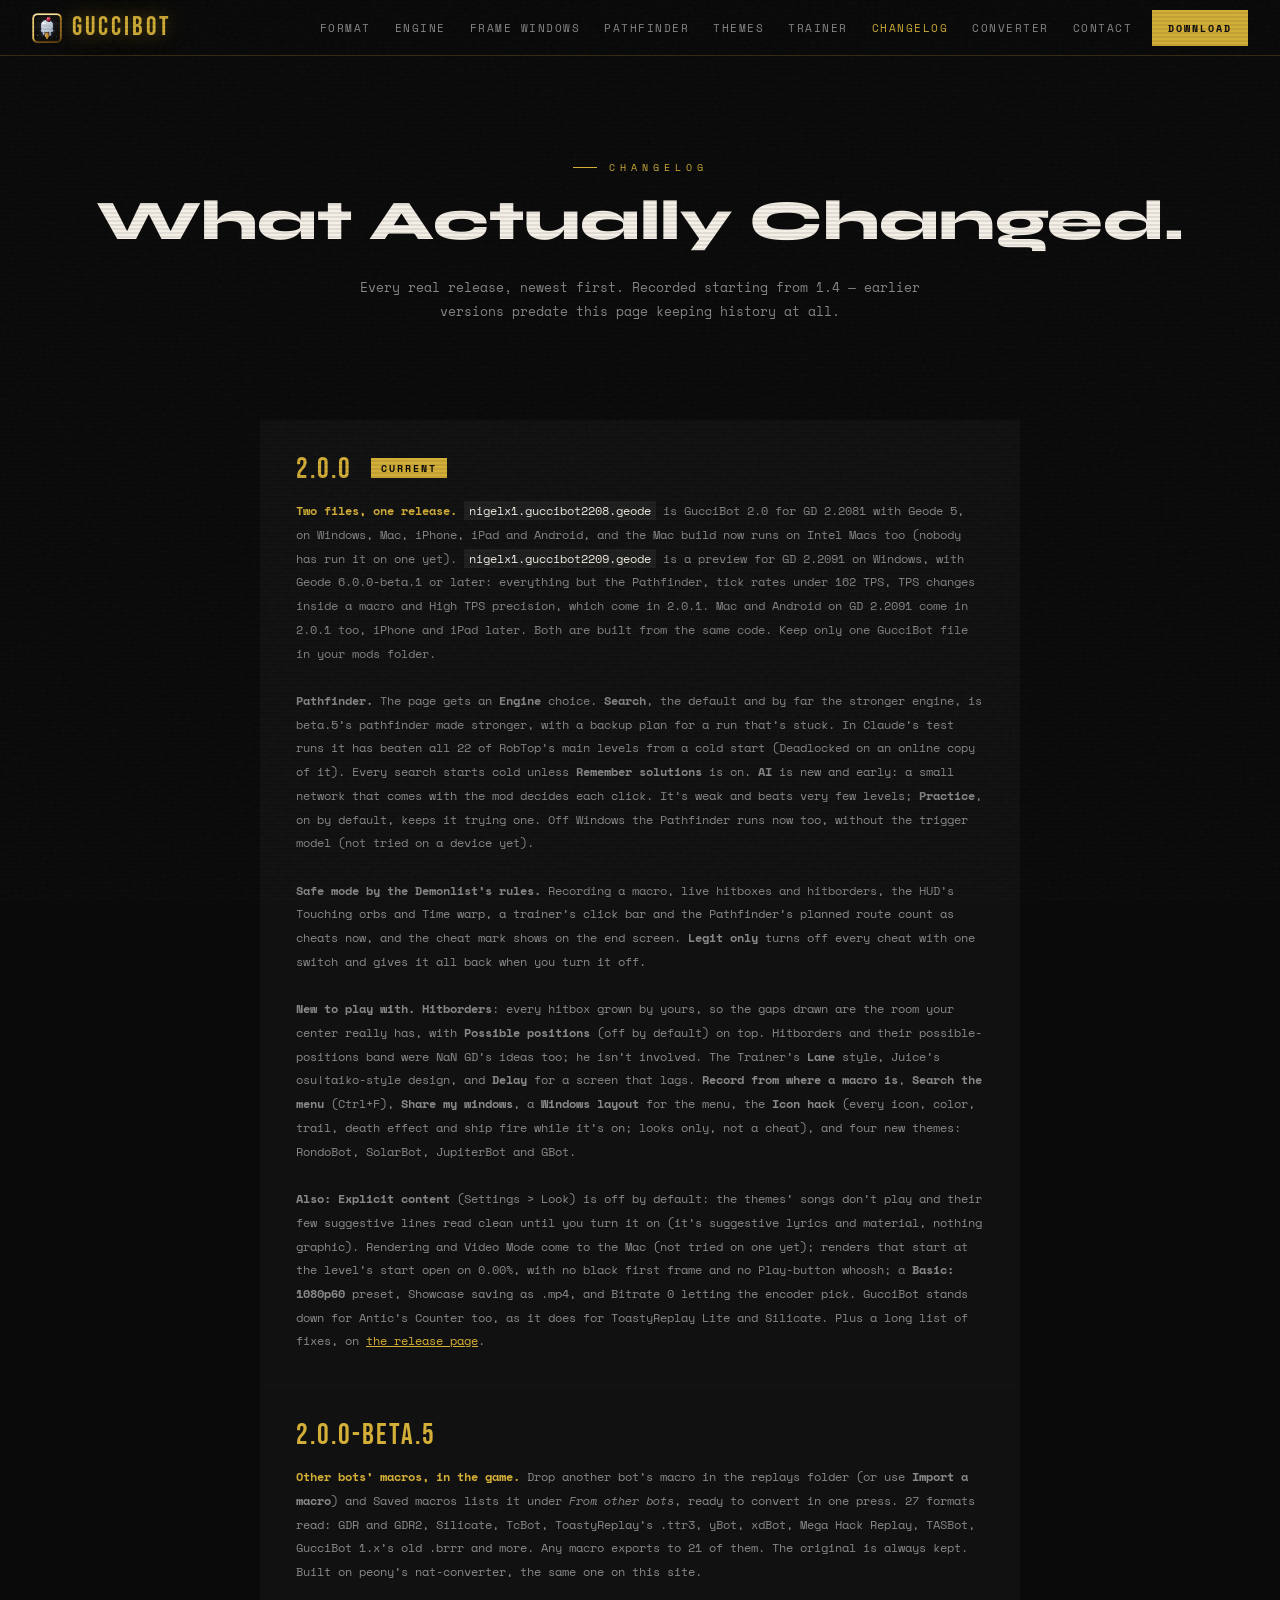
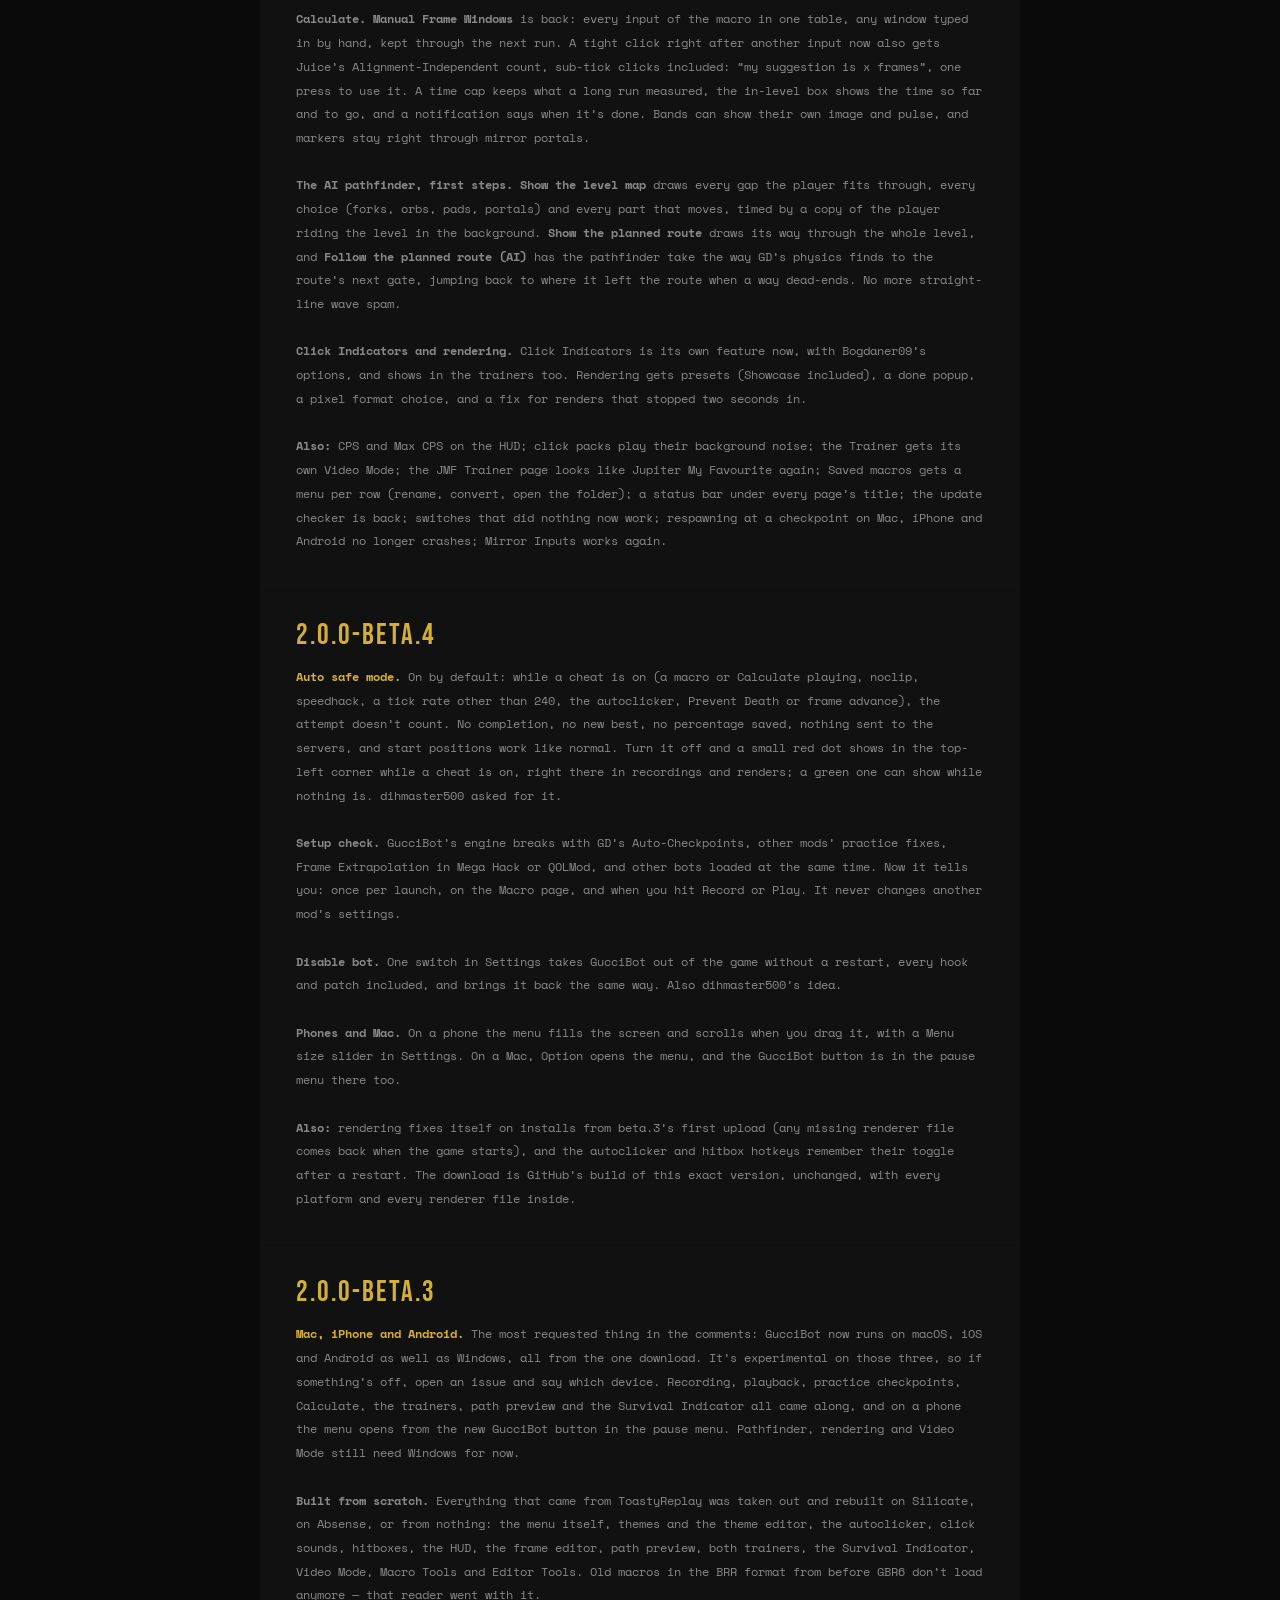
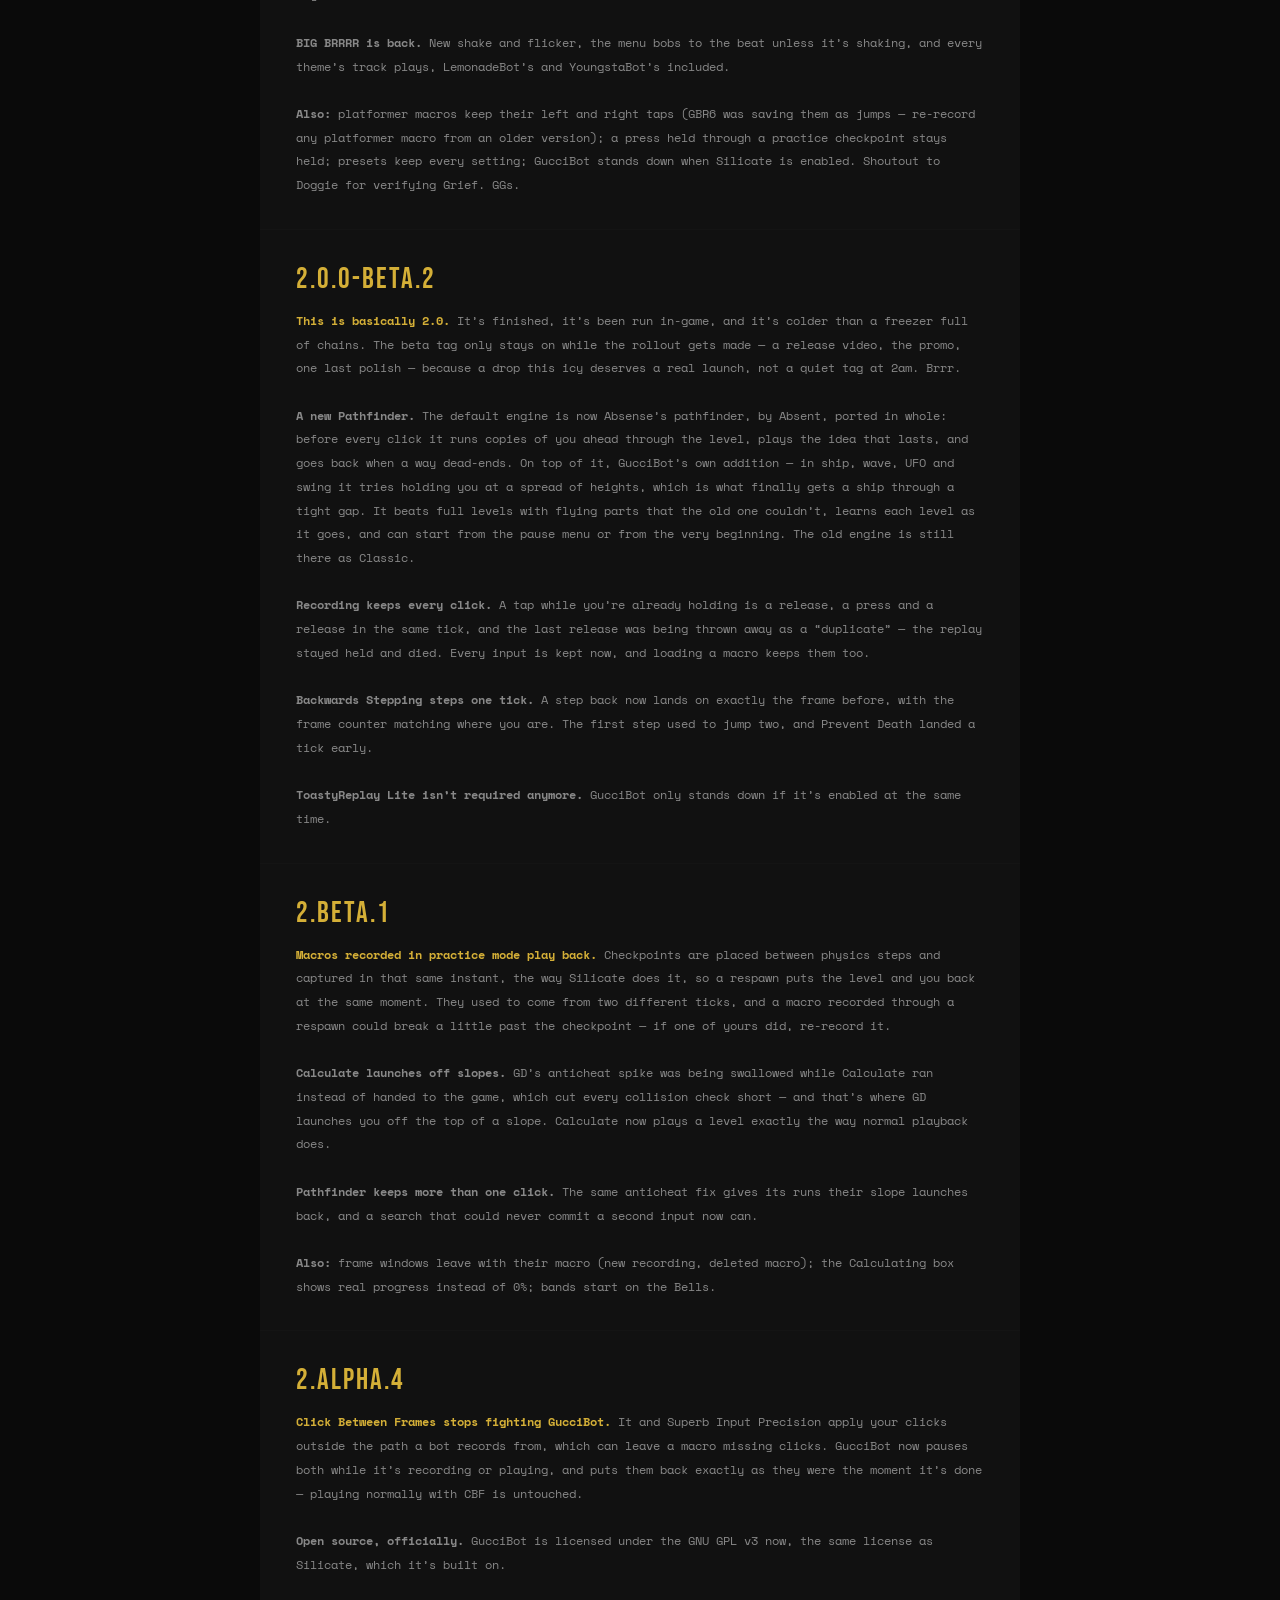
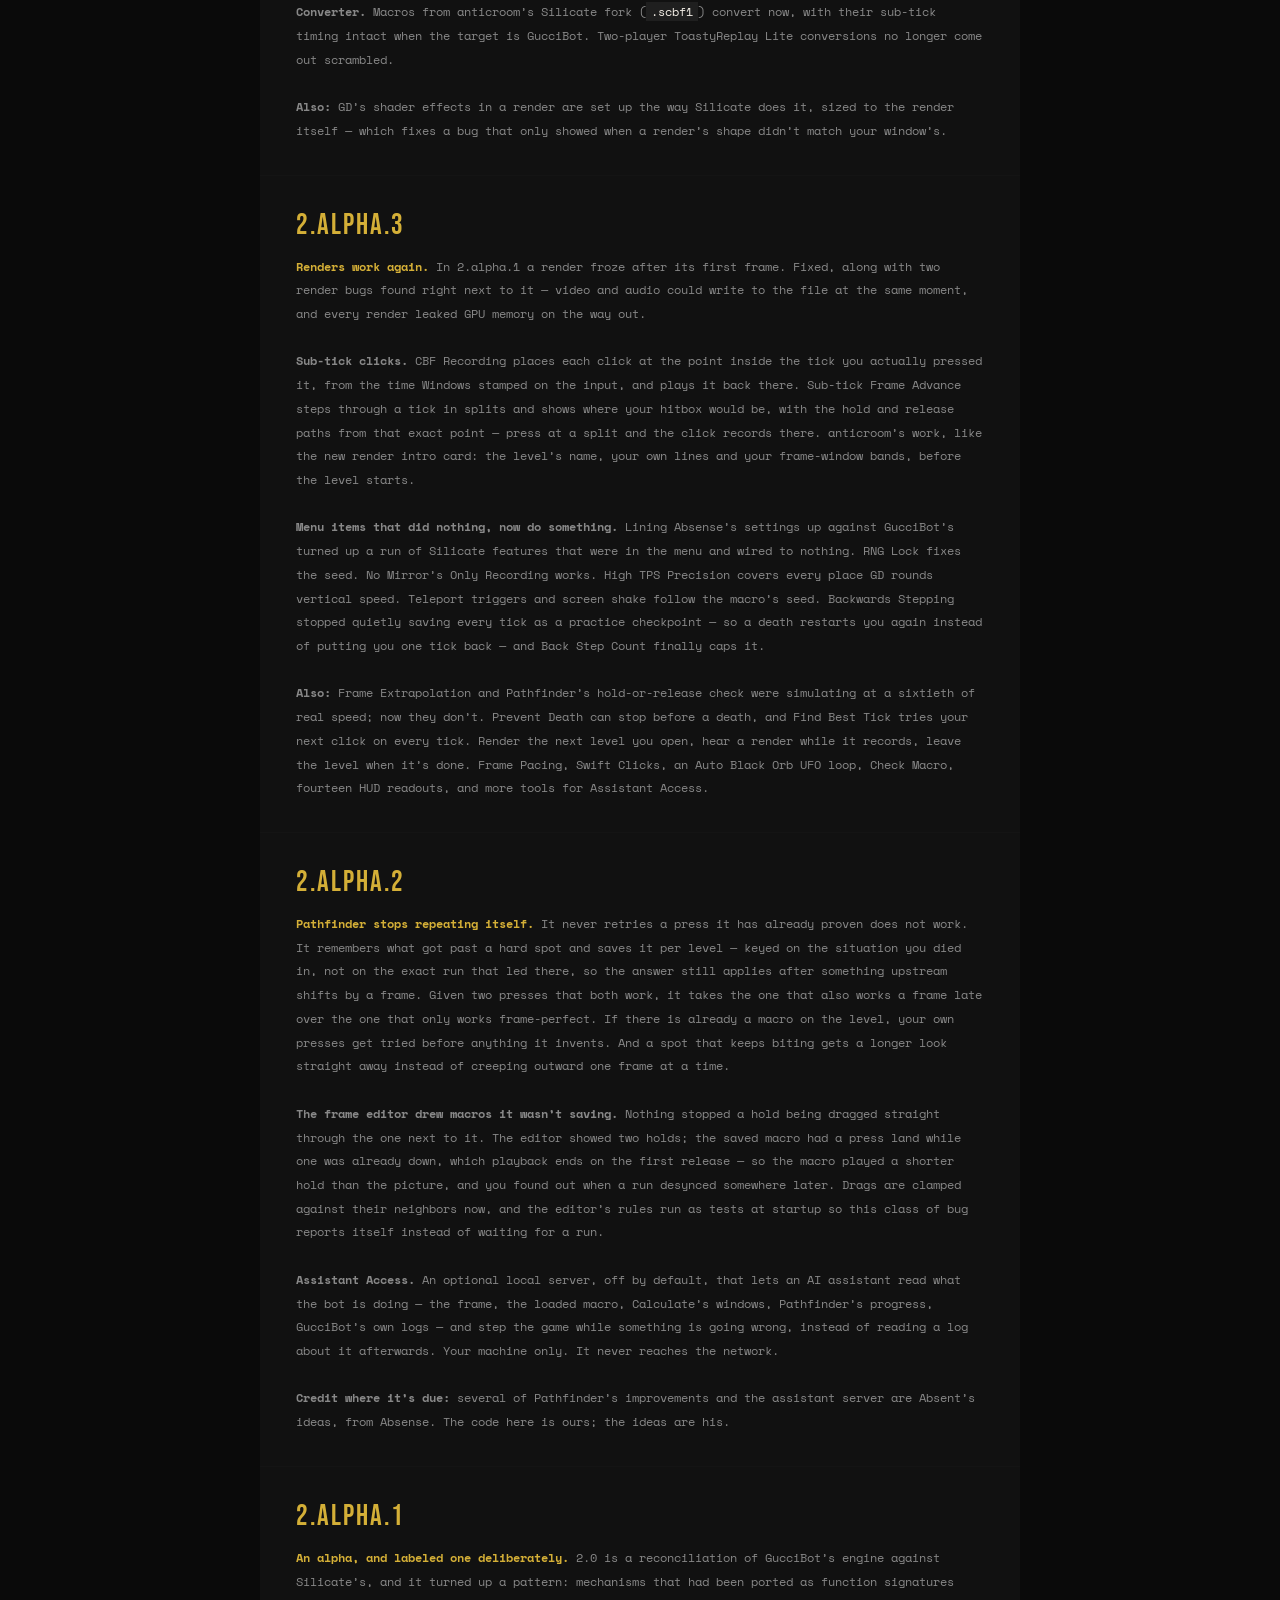
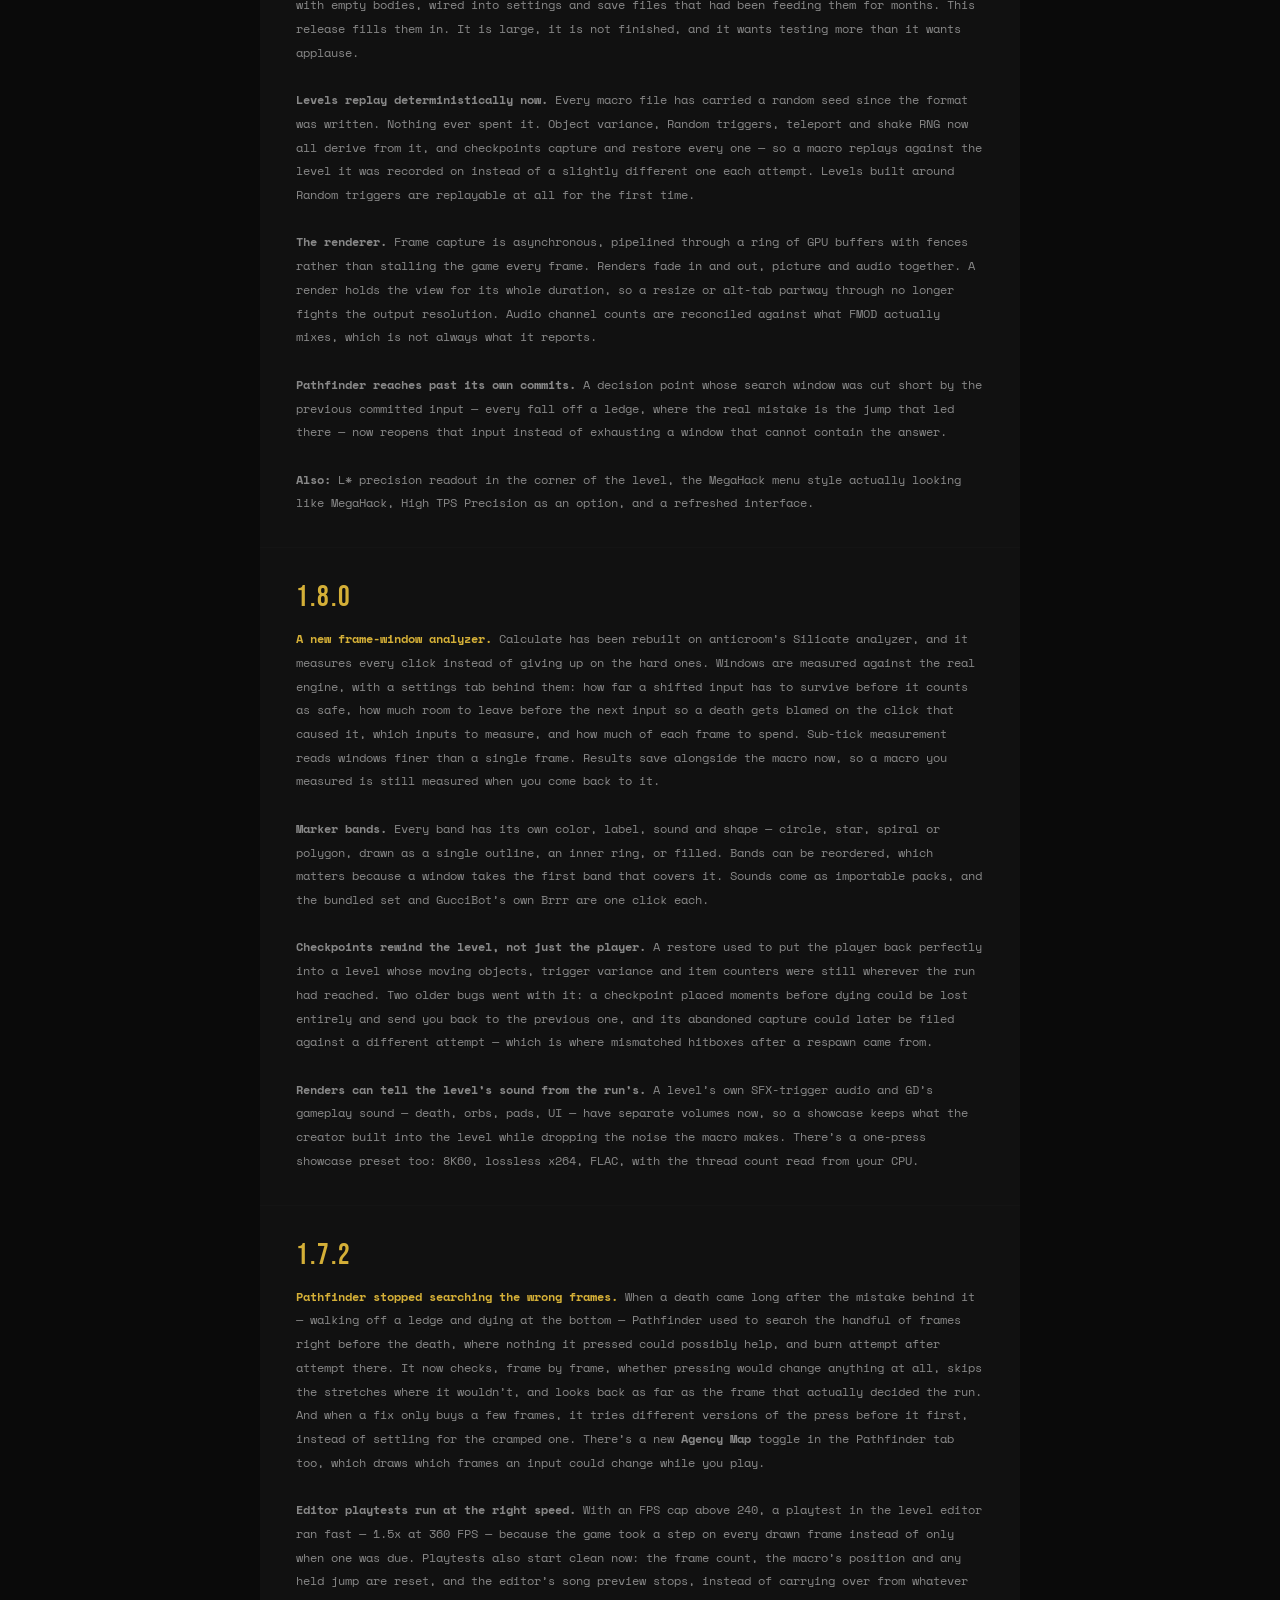
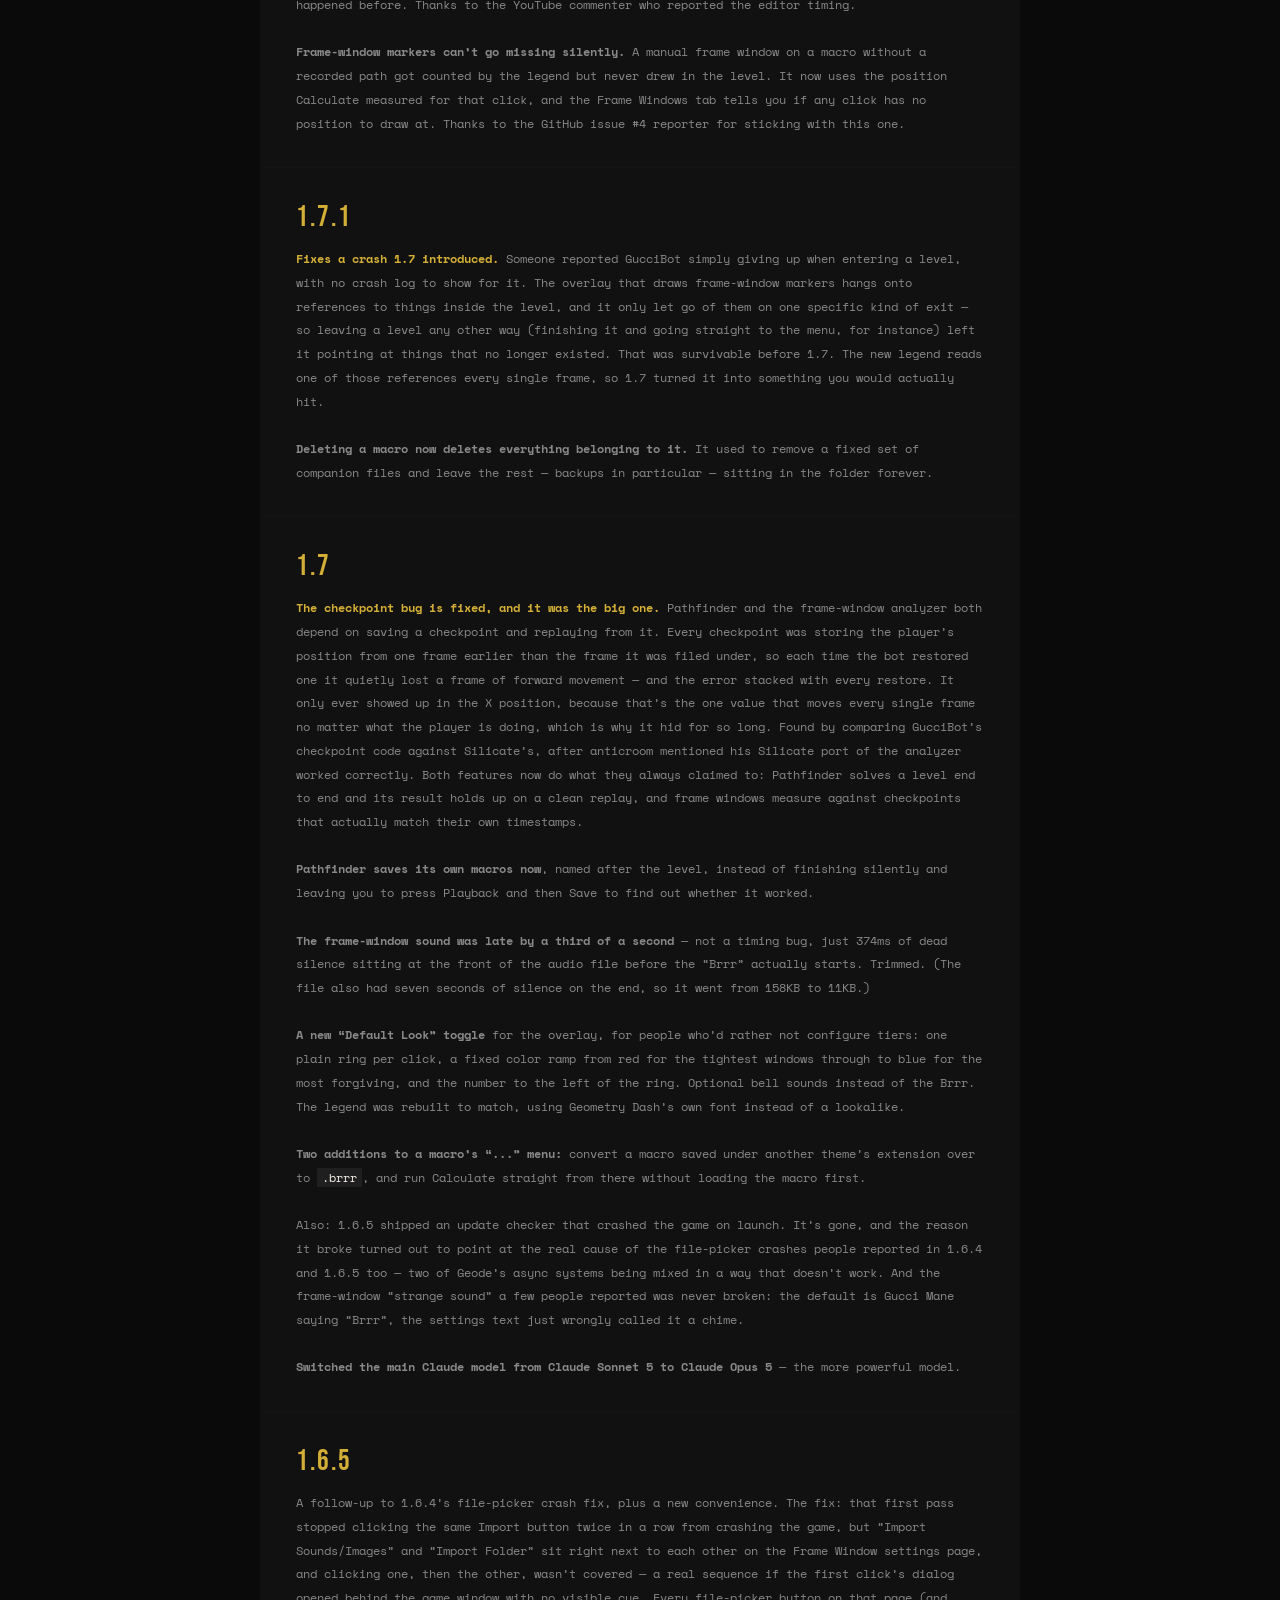
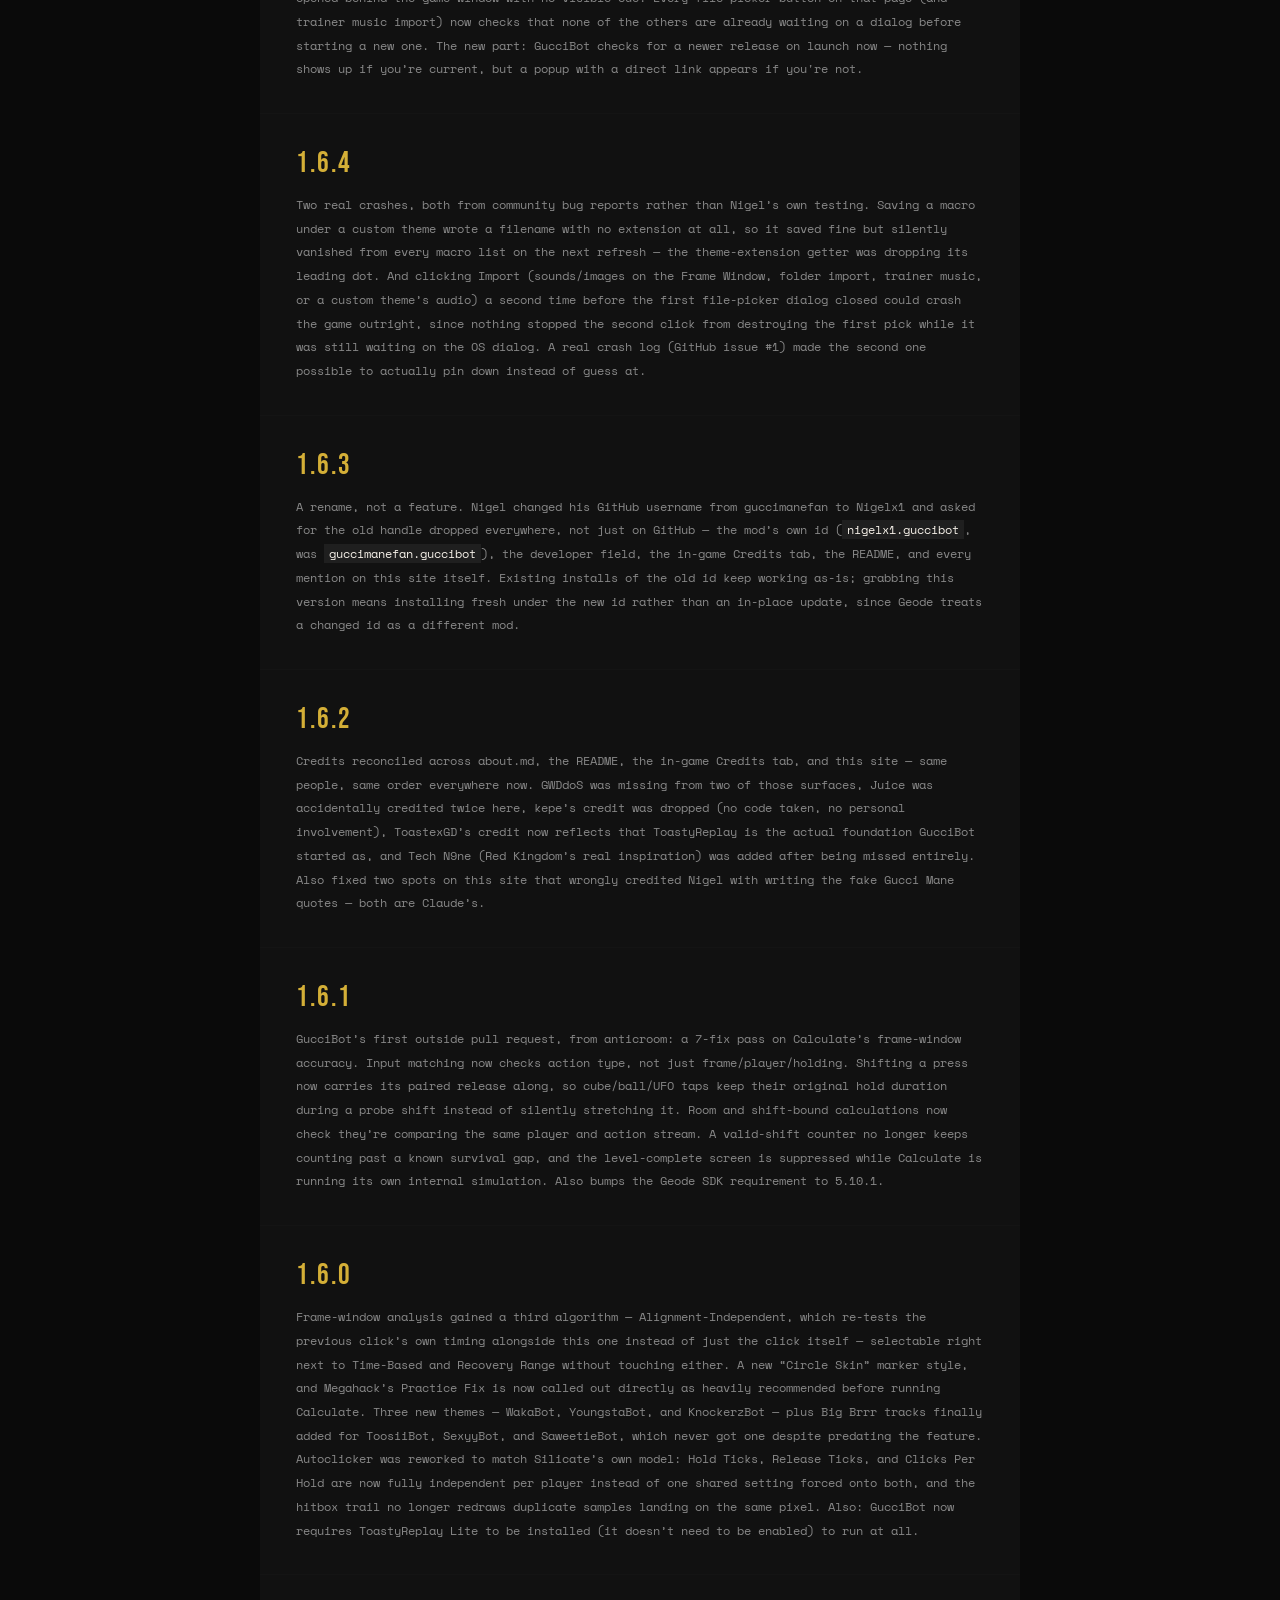
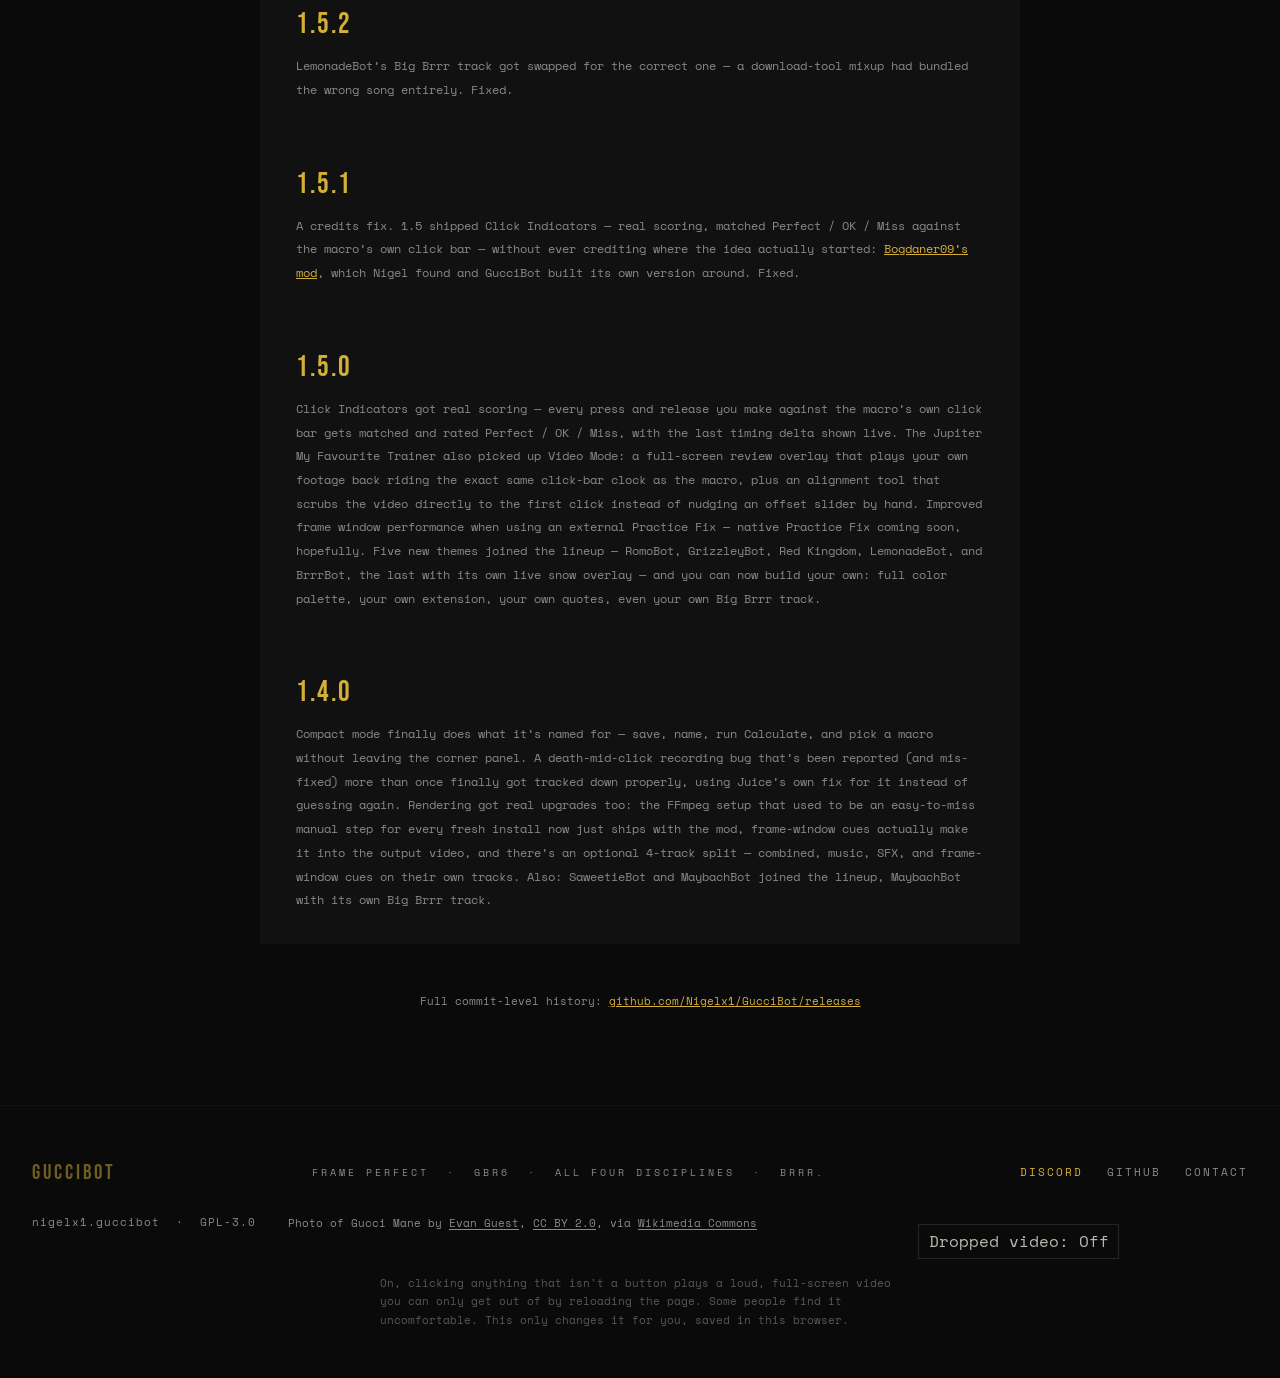
==== changelog/index.html @ d2a12da4 "Site: the switch is "Dropped video", with a warning under it Nigel, 2026-11-23: renamed from "Surpri" ====
<!DOCTYPE html>
<html lang="en">
<head>
<meta charset="UTF-8">
<meta name="viewport" content="width=device-width, initial-scale=1.0">
<script>document.documentElement.classList.add('js');addEventListener('load',function(){if(!window.GucciBotReady)document.documentElement.classList.remove('js')})</script>
<title>Changelog — GucciBot</title>
<meta name="description" content="Every real GucciBot release, newest first.">
<meta property="og:type" content="website">
<meta property="og:url" content="https://guccibot.net/changelog/">
<link rel="canonical" href="https://guccibot.net/changelog/">
<meta property="og:title" content="Changelog — GucciBot">
<meta property="og:description" content="Every real GucciBot release, newest first.">
<meta property="og:image" content="https://guccibot.net/static/images/og-image.png">
<meta property="og:image:width" content="1200">
<meta property="og:image:height" content="630">
<meta property="og:image:alt" content="The GucciBot logo, an ice cream cone with a diamond scoop and a ruby cube on top in a gold frame, next to the name GucciBot">
<meta name="twitter:card" content="summary_large_image">
<meta name="twitter:title" content="Changelog — GucciBot">
<meta name="twitter:description" content="Every real GucciBot release, newest first.">
<meta name="twitter:image" content="https://guccibot.net/static/images/og-image.png">
<meta name="twitter:image:alt" content="The GucciBot logo, an ice cream cone with a diamond scoop and a ruby cube on top in a gold frame, next to the name GucciBot">
<link rel="icon" href="/favicon.ico?v=20261102" sizes="any">
<link rel="icon" href="/favicon-32.png?v=20261102" type="image/png" sizes="32x32">
<link rel="apple-touch-icon" href="/apple-touch-icon.png?v=20261102">
<link rel="manifest" href="/site.webmanifest">
<meta name="theme-color" content="#111110">
<link rel="preconnect" href="https://fonts.googleapis.com">
<link href="https://fonts.googleapis.com/css2?family=Bebas+Neue&family=Space+Mono:ital,wght@0,400;0,700;1,400&family=Syne:wght@400;700;800&display=swap" rel="stylesheet">
<link rel="stylesheet" href="/static/css/guccibot.css?v=20261123b">
<style>
  /* Changelog-page-only additions -- kept separate from the shared
     stylesheet since nothing else on the site needs these. */
  .changelog-hero {
    padding: 10rem 2rem 3rem;
    text-align: center;
  }
  .changelog-list {
    max-width: 760px;
    margin: 3rem auto 0;
    display: flex;
    flex-direction: column;
    gap: 1px;
    background: rgba(255,255,255,0.04);
  }
  .changelog-entry {
    background: var(--near-black);
    padding: 2rem 2.25rem;
  }
  .changelog-version {
    font-family: 'Bebas Neue', sans-serif;
    font-size: 1.8rem;
    letter-spacing: 2px;
    color: var(--gold);
    margin-bottom: 0.75rem;
  }
  .changelog-version .current-tag {
    font-family: 'Space Mono', monospace;
    font-size: 0.6rem;
    letter-spacing: 2px;
    text-transform: uppercase;
    color: var(--black);
    background: var(--gold);
    padding: 3px 10px;
    margin-left: 12px;
    vertical-align: middle;
    font-weight: 700;
  }
  .changelog-body {
    font-size: 0.78rem;
    color: #888;
    line-height: 1.9;
  }
  .changelog-body a { color: var(--gold); }
  .changelog-body code {
    font-family: 'Space Mono', monospace;
    font-size: 0.95em;
    color: var(--white);
    background: rgba(255,255,255,0.06);
    padding: 1px 5px;
    overflow-wrap: anywhere;
  }

  @media (max-width: 700px) {
    .changelog-hero { padding: 6.5rem 1.25rem 2rem; }
    .changelog-entry { padding: 1.5rem 1.25rem; }
  }
</style>
</head>
<body>

<!-- NAVIGATION (the same on every page; only the hrefs differ) -->
<nav aria-label="Main">
  <a class="nav-logo" href="/"><img class="nav-mark" src="/static/images/logo-96.png" alt="" width="30" height="30">GucciBot</a>
  <ul class="nav-links" id="nav-links">
    <li><a href="/#features">Format</a></li>
    <li><a href="/#engine">Engine</a></li>
    <li><a href="/#windows">Frame Windows</a></li>
    <li><a href="/#pathfinder">Pathfinder</a></li>
    <li><a href="/#themes">Themes</a></li>
    <li><a href="/#trainer">Trainer</a></li>
    <li><a href="/changelog/" aria-current="page">Changelog</a></li>
    <li><a href="/converter/">Converter</a></li>
    <li><a href="/contact/">Contact</a></li>
  </ul>
  <a class="nav-cta" href="/#download">Download</a>
  <button class="nav-toggle" type="button" aria-expanded="false" aria-controls="nav-links"><span class="nav-toggle-icon" aria-hidden="true"></span><span class="nav-toggle-label">Menu</span></button>
  <button class="nav-scrim" type="button" tabindex="-1" aria-hidden="true"></button>
</nav>

<div class="changelog-hero reveal">
  <div class="section-label" style="justify-content:center">Changelog</div>
  <h2 class="section-title">What Actually Changed.</h2>
  <p style="max-width:560px; font-size:0.8rem; color:#888; line-height:1.9; margin:1rem auto 0;">
    Every real release, newest first. Recorded starting from 1.4 &mdash; earlier versions predate this page keeping history at all.
  </p>
</div>

<section style="padding-top:0">
  <div class="changelog-list reveal">

    <div class="changelog-entry">
      <div class="changelog-version">2.0.0 <span class="current-tag">Current</span></div>
      <div class="changelog-body">
        <strong style="color:var(--gold)">Two files, one release.</strong> <code>nigelx1.guccibot2208.geode</code> is GucciBot 2.0 for GD 2.2081 with Geode 5, on Windows, Mac, iPhone, iPad and Android, and the Mac build now runs on Intel Macs too (nobody has run it on one yet). <code>nigelx1.guccibot2209.geode</code> is a preview for GD 2.2091 on Windows, with Geode 6.0.0-beta.1 or later: everything but the Pathfinder, tick rates under 162 TPS, TPS changes inside a macro and High TPS precision, which come in 2.0.1. Mac and Android on GD 2.2091 come in 2.0.1 too, iPhone and iPad later. Both are built from the same code. Keep only one GucciBot file in your mods folder.
        <br><br>
        <strong>Pathfinder.</strong> The page gets an <strong>Engine</strong> choice. <strong>Search</strong>, the default and by far the stronger engine, is beta.5&rsquo;s pathfinder made stronger, with a backup plan for a run that&rsquo;s stuck. In Claude&rsquo;s test runs it has beaten all 22 of RobTop&rsquo;s main levels from a cold start (Deadlocked on an online copy of it). Every search starts cold unless <strong>Remember solutions</strong> is on. <strong>AI</strong> is new and early: a small network that comes with the mod decides each click. It&rsquo;s weak and beats very few levels; <strong>Practice</strong>, on by default, keeps it trying one. Off Windows the Pathfinder runs now too, without the trigger model (not tried on a device yet).
        <br><br>
        <strong>Safe mode by the Demonlist&rsquo;s rules.</strong> Recording a macro, live hitboxes and hitborders, the HUD&rsquo;s Touching orbs and Time warp, a trainer&rsquo;s click bar and the Pathfinder&rsquo;s planned route count as cheats now, and the cheat mark shows on the end screen. <strong>Legit only</strong> turns off every cheat with one switch and gives it all back when you turn it off.
        <br><br>
        <strong>New to play with.</strong> <strong>Hitborders</strong>: every hitbox grown by yours, so the gaps drawn are the room your center really has, with <strong>Possible positions</strong> (off by default) on top. Hitborders and their possible-positions band were NaN GD&rsquo;s ideas too; he isn&rsquo;t involved. The Trainer&rsquo;s <strong>Lane</strong> style, Juice&rsquo;s osu!taiko-style design, and <strong>Delay</strong> for a screen that lags. <strong>Record from where a macro is</strong>, <strong>Search the menu</strong> (Ctrl+F), <strong>Share my windows</strong>, a <strong>Windows layout</strong> for the menu, the <strong>Icon hack</strong> (every icon, color, trail, death effect and ship fire while it&rsquo;s on; looks only, not a cheat), and four new themes: RondoBot, SolarBot, JupiterBot and GBot.
        <br><br>
        <strong>Also:</strong> <strong>Explicit content</strong> (Settings &gt; Look) is off by default: the themes&rsquo; songs don&rsquo;t play and their few suggestive lines read clean until you turn it on (it&rsquo;s suggestive lyrics and material, nothing graphic). Rendering and Video Mode come to the Mac (not tried on one yet); renders that start at the level&rsquo;s start open on 0.00%, with no black first frame and no Play-button whoosh; a <strong>Basic: 1080p60</strong> preset, Showcase saving as .mp4, and Bitrate 0 letting the encoder pick. GucciBot stands down for Antic&rsquo;s Counter too, as it does for ToastyReplay Lite and Silicate. Plus a long list of fixes, on <a href="https://github.com/Nigelx1/GucciBot/releases/tag/v2.0.0">the release page</a>.
      </div>
    </div>

    <div class="changelog-entry">
      <div class="changelog-version">2.0.0-beta.5</div>
      <div class="changelog-body">
        <strong style="color:var(--gold)">Other bots&rsquo; macros, in the game.</strong> Drop another bot&rsquo;s macro in the replays folder (or use <strong>Import a macro</strong>) and Saved macros lists it under <em>From other bots</em>, ready to convert in one press. 27 formats read: GDR and GDR2, Silicate, TcBot, ToastyReplay&rsquo;s .ttr3, yBot, xdBot, Mega Hack Replay, TASBot, GucciBot 1.x&rsquo;s old .brrr and more. Any macro exports to 21 of them. The original is always kept. Built on peony&rsquo;s nat-converter, the same one on this site.
        <br><br>
        <strong>Calculate.</strong> <strong>Manual Frame Windows</strong> is back: every input of the macro in one table, any window typed in by hand, kept through the next run. A tight click right after another input now also gets Juice&rsquo;s Alignment-Independent count, sub-tick clicks included: &ldquo;my suggestion is x frames&rdquo;, one press to use it. A time cap keeps what a long run measured, the in-level box shows the time so far and to go, and a notification says when it&rsquo;s done. Bands can show their own image and pulse, and markers stay right through mirror portals.
        <br><br>
        <strong>The AI pathfinder, first steps.</strong> <strong>Show the level map</strong> draws every gap the player fits through, every choice (forks, orbs, pads, portals) and every part that moves, timed by a copy of the player riding the level in the background. <strong>Show the planned route</strong> draws its way through the whole level, and <strong>Follow the planned route (AI)</strong> has the pathfinder take the way GD&rsquo;s physics finds to the route&rsquo;s next gate, jumping back to where it left the route when a way dead-ends. No more straight-line wave spam.
        <br><br>
        <strong>Click Indicators and rendering.</strong> Click Indicators is its own feature now, with Bogdaner09&rsquo;s options, and shows in the trainers too. Rendering gets presets (Showcase included), a done popup, a pixel format choice, and a fix for renders that stopped two seconds in.
        <br><br>
        <strong>Also:</strong> CPS and Max CPS on the HUD; click packs play their background noise; the Trainer gets its own Video Mode; the JMF Trainer page looks like Jupiter My Favourite again; Saved macros gets a menu per row (rename, convert, open the folder); a status bar under every page&rsquo;s title; the update checker is back; switches that did nothing now work; respawning at a checkpoint on Mac, iPhone and Android no longer crashes; Mirror Inputs works again.
      </div>
    </div>

    <div class="changelog-entry">
      <div class="changelog-version">2.0.0-beta.4</div>
      <div class="changelog-body">
        <strong style="color:var(--gold)">Auto safe mode.</strong> On by default: while a cheat is on (a macro or Calculate playing, noclip, speedhack, a tick rate other than 240, the autoclicker, Prevent Death or frame advance), the attempt doesn&rsquo;t count. No completion, no new best, no percentage saved, nothing sent to the servers, and start positions work like normal. Turn it off and a small red dot shows in the top-left corner while a cheat is on, right there in recordings and renders; a green one can show while nothing is. dihmaster500 asked for it.
        <br><br>
        <strong>Setup check.</strong> GucciBot&rsquo;s engine breaks with GD&rsquo;s Auto-Checkpoints, other mods&rsquo; practice fixes, Frame Extrapolation in Mega Hack or QOLMod, and other bots loaded at the same time. Now it tells you: once per launch, on the Macro page, and when you hit Record or Play. It never changes another mod&rsquo;s settings.
        <br><br>
        <strong>Disable bot.</strong> One switch in Settings takes GucciBot out of the game without a restart, every hook and patch included, and brings it back the same way. Also dihmaster500&rsquo;s idea.
        <br><br>
        <strong>Phones and Mac.</strong> On a phone the menu fills the screen and scrolls when you drag it, with a Menu size slider in Settings. On a Mac, Option opens the menu, and the GucciBot button is in the pause menu there too.
        <br><br>
        <strong>Also:</strong> rendering fixes itself on installs from beta.3&rsquo;s first upload (any missing renderer file comes back when the game starts), and the autoclicker and hitbox hotkeys remember their toggle after a restart. The download is GitHub&rsquo;s build of this exact version, unchanged, with every platform and every renderer file inside.
      </div>
    </div>

    <div class="changelog-entry">
      <div class="changelog-version">2.0.0-beta.3</div>
      <div class="changelog-body">
        <strong style="color:var(--gold)">Mac, iPhone and Android.</strong> The most requested thing in the comments: GucciBot now runs on macOS, iOS and Android as well as Windows, all from the one download. It&rsquo;s experimental on those three, so if something&rsquo;s off, open an issue and say which device. Recording, playback, practice checkpoints, Calculate, the trainers, path preview and the Survival Indicator all came along, and on a phone the menu opens from the new GucciBot button in the pause menu. Pathfinder, rendering and Video Mode still need Windows for now.
        <br><br>
        <strong>Built from scratch.</strong> Everything that came from ToastyReplay was taken out and rebuilt on Silicate, on Absense, or from nothing: the menu itself, themes and the theme editor, the autoclicker, click sounds, hitboxes, the HUD, the frame editor, path preview, both trainers, the Survival Indicator, Video Mode, Macro Tools and Editor Tools. Old macros in the BRR format from before GBR6 don&rsquo;t load anymore &mdash; that reader went with it.
        <br><br>
        <strong>BIG BRRRR is back.</strong> New shake and flicker, the menu bobs to the beat unless it&rsquo;s shaking, and every theme&rsquo;s track plays, LemonadeBot&rsquo;s and YoungstaBot&rsquo;s included.
        <br><br>
        <strong>Also:</strong> platformer macros keep their left and right taps (GBR6 was saving them as jumps &mdash; re-record any platformer macro from an older version); a press held through a practice checkpoint stays held; presets keep every setting; GucciBot stands down when Silicate is enabled. Shoutout to Doggie for verifying Grief. GGs.
      </div>
    </div>

    <div class="changelog-entry">
      <div class="changelog-version">2.0.0-beta.2</div>
      <div class="changelog-body">
        <strong style="color:var(--gold)">This is basically 2.0.</strong> It&rsquo;s finished, it&rsquo;s been run in-game, and it&rsquo;s colder than a freezer full of chains. The beta tag only stays on while the rollout gets made &mdash; a release video, the promo, one last polish &mdash; because a drop this icy deserves a real launch, not a quiet tag at 2am. Brrr.
        <br><br>
        <strong>A new Pathfinder.</strong> The default engine is now Absense&rsquo;s pathfinder, by Absent, ported in whole: before every click it runs copies of you ahead through the level, plays the idea that lasts, and goes back when a way dead-ends. On top of it, GucciBot&rsquo;s own addition &mdash; in ship, wave, UFO and swing it tries holding you at a spread of heights, which is what finally gets a ship through a tight gap. It beats full levels with flying parts that the old one couldn&rsquo;t, learns each level as it goes, and can start from the pause menu or from the very beginning. The old engine is still there as Classic.
        <br><br>
        <strong>Recording keeps every click.</strong> A tap while you&rsquo;re already holding is a release, a press and a release in the same tick, and the last release was being thrown away as a &ldquo;duplicate&rdquo; &mdash; the replay stayed held and died. Every input is kept now, and loading a macro keeps them too.
        <br><br>
        <strong>Backwards Stepping steps one tick.</strong> A step back now lands on exactly the frame before, with the frame counter matching where you are. The first step used to jump two, and Prevent Death landed a tick early.
        <br><br>
        <strong>ToastyReplay Lite isn&rsquo;t required anymore.</strong> GucciBot only stands down if it&rsquo;s enabled at the same time.
      </div>
    </div>

    <div class="changelog-entry">
      <div class="changelog-version">2.beta.1</div>
      <div class="changelog-body">
        <strong style="color:var(--gold)">Macros recorded in practice mode play back.</strong> Checkpoints are placed between physics steps and captured in that same instant, the way Silicate does it, so a respawn puts the level and you back at the same moment. They used to come from two different ticks, and a macro recorded through a respawn could break a little past the checkpoint &mdash; if one of yours did, re-record it.
        <br><br>
        <strong>Calculate launches off slopes.</strong> GD&rsquo;s anticheat spike was being swallowed while Calculate ran instead of handed to the game, which cut every collision check short &mdash; and that&rsquo;s where GD launches you off the top of a slope. Calculate now plays a level exactly the way normal playback does.
        <br><br>
        <strong>Pathfinder keeps more than one click.</strong> The same anticheat fix gives its runs their slope launches back, and a search that could never commit a second input now can.
        <br><br>
        <strong>Also:</strong> frame windows leave with their macro (new recording, deleted macro); the Calculating box shows real progress instead of 0%; bands start on the Bells.
      </div>
    </div>

    <div class="changelog-entry">
      <div class="changelog-version">2.alpha.4</div>
      <div class="changelog-body">
        <strong style="color:var(--gold)">Click Between Frames stops fighting GucciBot.</strong> It and Superb Input Precision apply your clicks outside the path a bot records from, which can leave a macro missing clicks. GucciBot now pauses both while it&rsquo;s recording or playing, and puts them back exactly as they were the moment it&rsquo;s done &mdash; playing normally with CBF is untouched.
        <br><br>
        <strong>Open source, officially.</strong> GucciBot is licensed under the GNU GPL v3 now, the same license as Silicate, which it&rsquo;s built on.
        <br><br>
        <strong>Converter.</strong> Macros from anticroom&rsquo;s Silicate fork (<code>.scbf1</code>) convert now, with their sub-tick timing intact when the target is GucciBot. Two-player ToastyReplay Lite conversions no longer come out scrambled.
        <br><br>
        <strong>Also:</strong> GD&rsquo;s shader effects in a render are set up the way Silicate does it, sized to the render itself &mdash; which fixes a bug that only showed when a render&rsquo;s shape didn&rsquo;t match your window&rsquo;s.
      </div>
    </div>

    <div class="changelog-entry">
      <div class="changelog-version">2.alpha.3</div>
      <div class="changelog-body">
        <strong style="color:var(--gold)">Renders work again.</strong> In 2.alpha.1 a render froze after its first frame. Fixed, along with two render bugs found right next to it &mdash; video and audio could write to the file at the same moment, and every render leaked GPU memory on the way out.
        <br><br>
        <strong>Sub-tick clicks.</strong> CBF Recording places each click at the point inside the tick you actually pressed it, from the time Windows stamped on the input, and plays it back there. Sub-tick Frame Advance steps through a tick in splits and shows where your hitbox would be, with the hold and release paths from that exact point &mdash; press at a split and the click records there. anticroom&rsquo;s work, like the new render intro card: the level&rsquo;s name, your own lines and your frame-window bands, before the level starts.
        <br><br>
        <strong>Menu items that did nothing, now do something.</strong> Lining Absense&rsquo;s settings up against GucciBot&rsquo;s turned up a run of Silicate features that were in the menu and wired to nothing. RNG Lock fixes the seed. No Mirror&rsquo;s Only Recording works. High TPS Precision covers every place GD rounds vertical speed. Teleport triggers and screen shake follow the macro&rsquo;s seed. Backwards Stepping stopped quietly saving every tick as a practice checkpoint &mdash; so a death restarts you again instead of putting you one tick back &mdash; and Back Step Count finally caps it.
        <br><br>
        <strong>Also:</strong> Frame Extrapolation and Pathfinder&rsquo;s hold-or-release check were simulating at a sixtieth of real speed; now they don&rsquo;t. Prevent Death can stop before a death, and Find Best Tick tries your next click on every tick. Render the next level you open, hear a render while it records, leave the level when it&rsquo;s done. Frame Pacing, Swift Clicks, an Auto Black Orb UFO loop, Check Macro, fourteen HUD readouts, and more tools for Assistant Access.
      </div>
    </div>

    <div class="changelog-entry">
      <div class="changelog-version">2.alpha.2</div>
      <div class="changelog-body">
        <strong style="color:var(--gold)">Pathfinder stops repeating itself.</strong> It never retries a press it has already proven does not work. It remembers what got past a hard spot and saves it per level &mdash; keyed on the situation you died in, not on the exact run that led there, so the answer still applies after something upstream shifts by a frame. Given two presses that both work, it takes the one that also works a frame late over the one that only works frame-perfect. If there is already a macro on the level, your own presses get tried before anything it invents. And a spot that keeps biting gets a longer look straight away instead of creeping outward one frame at a time.
        <br><br>
        <strong>The frame editor drew macros it wasn&rsquo;t saving.</strong> Nothing stopped a hold being dragged straight through the one next to it. The editor showed two holds; the saved macro had a press land while one was already down, which playback ends on the first release &mdash; so the macro played a shorter hold than the picture, and you found out when a run desynced somewhere later. Drags are clamped against their neighbors now, and the editor&rsquo;s rules run as tests at startup so this class of bug reports itself instead of waiting for a run.
        <br><br>
        <strong>Assistant Access.</strong> An optional local server, off by default, that lets an AI assistant read what the bot is doing &mdash; the frame, the loaded macro, Calculate&rsquo;s windows, Pathfinder&rsquo;s progress, GucciBot&rsquo;s own logs &mdash; and step the game while something is going wrong, instead of reading a log about it afterwards. Your machine only. It never reaches the network.
        <br><br>
        <strong>Credit where it&rsquo;s due:</strong> several of Pathfinder&rsquo;s improvements and the assistant server are Absent&rsquo;s ideas, from Absense. The code here is ours; the ideas are his.
      </div>
    </div>

    <div class="changelog-entry">
      <div class="changelog-version">2.alpha.1</div>
      <div class="changelog-body">
        <strong style="color:var(--gold)">An alpha, and labeled one deliberately.</strong> 2.0 is a reconciliation of GucciBot&rsquo;s engine against Silicate&rsquo;s, and it turned up a pattern: mechanisms that had been ported as function signatures with empty bodies, wired into settings and save files that had been feeding them for months. This release fills them in. It is large, it is not finished, and it wants testing more than it wants applause.
        <br><br>
        <strong>Levels replay deterministically now.</strong> Every macro file has carried a random seed since the format was written. Nothing ever spent it. Object variance, Random triggers, teleport and shake RNG now all derive from it, and checkpoints capture and restore every one &mdash; so a macro replays against the level it was recorded on instead of a slightly different one each attempt. Levels built around Random triggers are replayable at all for the first time.
        <br><br>
        <strong>The renderer.</strong> Frame capture is asynchronous, pipelined through a ring of GPU buffers with fences rather than stalling the game every frame. Renders fade in and out, picture and audio together. A render holds the view for its whole duration, so a resize or alt-tab partway through no longer fights the output resolution. Audio channel counts are reconciled against what FMOD actually mixes, which is not always what it reports.
        <br><br>
        <strong>Pathfinder reaches past its own commits.</strong> A decision point whose search window was cut short by the previous committed input &mdash; every fall off a ledge, where the real mistake is the jump that led there &mdash; now reopens that input instead of exhausting a window that cannot contain the answer.
        <br><br>
        <strong>Also:</strong> L* precision readout in the corner of the level, the MegaHack menu style actually looking like MegaHack, High TPS Precision as an option, and a refreshed interface.
      </div>
    </div>

    <div class="changelog-entry">
      <div class="changelog-version">1.8.0</div>
      <div class="changelog-body">
        <strong style="color:var(--gold)">A new frame-window analyzer.</strong> Calculate has been rebuilt on anticroom&rsquo;s Silicate analyzer, and it measures every click instead of giving up on the hard ones. Windows are measured against the real engine, with a settings tab behind them: how far a shifted input has to survive before it counts as safe, how much room to leave before the next input so a death gets blamed on the click that caused it, which inputs to measure, and how much of each frame to spend. Sub-tick measurement reads windows finer than a single frame. Results save alongside the macro now, so a macro you measured is still measured when you come back to it.
        <br><br>
        <strong>Marker bands.</strong> Every band has its own color, label, sound and shape &mdash; circle, star, spiral or polygon, drawn as a single outline, an inner ring, or filled. Bands can be reordered, which matters because a window takes the first band that covers it. Sounds come as importable packs, and the bundled set and GucciBot&rsquo;s own Brrr are one click each.
        <br><br>
        <strong>Checkpoints rewind the level, not just the player.</strong> A restore used to put the player back perfectly into a level whose moving objects, trigger variance and item counters were still wherever the run had reached. Two older bugs went with it: a checkpoint placed moments before dying could be lost entirely and send you back to the previous one, and its abandoned capture could later be filed against a different attempt &mdash; which is where mismatched hitboxes after a respawn came from.
        <br><br>
        <strong>Renders can tell the level&rsquo;s sound from the run&rsquo;s.</strong> A level&rsquo;s own SFX-trigger audio and GD&rsquo;s gameplay sound &mdash; death, orbs, pads, UI &mdash; have separate volumes now, so a showcase keeps what the creator built into the level while dropping the noise the macro makes. There&rsquo;s a one-press showcase preset too: 8K60, lossless x264, FLAC, with the thread count read from your CPU.
      </div>
    </div>

    <div class="changelog-entry">
      <div class="changelog-version">1.7.2</div>
      <div class="changelog-body">
        <strong style="color:var(--gold)">Pathfinder stopped searching the wrong frames.</strong> When a death came long after the mistake behind it &mdash; walking off a ledge and dying at the bottom &mdash; Pathfinder used to search the handful of frames right before the death, where nothing it pressed could possibly help, and burn attempt after attempt there. It now checks, frame by frame, whether pressing would change anything at all, skips the stretches where it wouldn&rsquo;t, and looks back as far as the frame that actually decided the run. And when a fix only buys a few frames, it tries different versions of the press before it first, instead of settling for the cramped one. There&rsquo;s a new <strong>Agency Map</strong> toggle in the Pathfinder tab too, which draws which frames an input could change while you play.
        <br><br>
        <strong>Editor playtests run at the right speed.</strong> With an FPS cap above 240, a playtest in the level editor ran fast &mdash; 1.5x at 360 FPS &mdash; because the game took a step on every drawn frame instead of only when one was due. Playtests also start clean now: the frame count, the macro&rsquo;s position and any held jump are reset, and the editor&rsquo;s song preview stops, instead of carrying over from whatever happened before. Thanks to the YouTube commenter who reported the editor timing.
        <br><br>
        <strong>Frame-window markers can&rsquo;t go missing silently.</strong> A manual frame window on a macro without a recorded path got counted by the legend but never drew in the level. It now uses the position Calculate measured for that click, and the Frame Windows tab tells you if any click has no position to draw at. Thanks to the GitHub issue #4 reporter for sticking with this one.
      </div>
    </div>

    <div class="changelog-entry">
      <div class="changelog-version">1.7.1</div>
      <div class="changelog-body">
        <strong style="color:var(--gold)">Fixes a crash 1.7 introduced.</strong> Someone reported GucciBot simply giving up when entering a level, with no crash log to show for it. The overlay that draws frame-window markers hangs onto references to things inside the level, and it only let go of them on one specific kind of exit &mdash; so leaving a level any other way (finishing it and going straight to the menu, for instance) left it pointing at things that no longer existed. That was survivable before 1.7. The new legend reads one of those references every single frame, so 1.7 turned it into something you would actually hit.
        <br><br>
        <strong>Deleting a macro now deletes everything belonging to it.</strong> It used to remove a fixed set of companion files and leave the rest &mdash; backups in particular &mdash; sitting in the folder forever.
      </div>
    </div>

    <div class="changelog-entry">
      <div class="changelog-version">1.7</div>
      <div class="changelog-body">
        <strong style="color:var(--gold)">The checkpoint bug is fixed, and it was the big one.</strong> Pathfinder and the frame-window analyzer both depend on saving a checkpoint and replaying from it. Every checkpoint was storing the player&rsquo;s position from one frame earlier than the frame it was filed under, so each time the bot restored one it quietly lost a frame of forward movement &mdash; and the error stacked with every restore. It only ever showed up in the X position, because that&rsquo;s the one value that moves every single frame no matter what the player is doing, which is why it hid for so long. Found by comparing GucciBot&rsquo;s checkpoint code against Silicate&rsquo;s, after anticroom mentioned his Silicate port of the analyzer worked correctly. Both features now do what they always claimed to: Pathfinder solves a level end to end and its result holds up on a clean replay, and frame windows measure against checkpoints that actually match their own timestamps.
        <br><br>
        <strong>Pathfinder saves its own macros now</strong>, named after the level, instead of finishing silently and leaving you to press Playback and then Save to find out whether it worked.
        <br><br>
        <strong>The frame-window sound was late by a third of a second</strong> &mdash; not a timing bug, just 374ms of dead silence sitting at the front of the audio file before the &ldquo;Brrr&rdquo; actually starts. Trimmed. (The file also had seven seconds of silence on the end, so it went from 158KB to 11KB.)
        <br><br>
        <strong>A new &ldquo;Default Look&rdquo; toggle</strong> for the overlay, for people who&rsquo;d rather not configure tiers: one plain ring per click, a fixed color ramp from red for the tightest windows through to blue for the most forgiving, and the number to the left of the ring. Optional bell sounds instead of the Brrr. The legend was rebuilt to match, using Geometry Dash&rsquo;s own font instead of a lookalike.
        <br><br>
        <strong>Two additions to a macro&rsquo;s &ldquo;...&rdquo; menu:</strong> convert a macro saved under another theme&rsquo;s extension over to <code>.brrr</code>, and run Calculate straight from there without loading the macro first.
        <br><br>
        Also: 1.6.5 shipped an update checker that crashed the game on launch. It&rsquo;s gone, and the reason it broke turned out to point at the real cause of the file-picker crashes people reported in 1.6.4 and 1.6.5 too &mdash; two of Geode&rsquo;s async systems being mixed in a way that doesn&rsquo;t work. And the frame-window &ldquo;strange sound&rdquo; a few people reported was never broken: the default is Gucci Mane saying &ldquo;Brrr&rdquo;, the settings text just wrongly called it a chime.
        <br><br>
        <strong>Switched the main Claude model from Claude Sonnet 5 to Claude Opus 5</strong> &mdash; the more powerful model.
      </div>
    </div>

    <div class="changelog-entry">
      <div class="changelog-version">1.6.5</div>
      <div class="changelog-body">A follow-up to 1.6.4&rsquo;s file-picker crash fix, plus a new convenience. The fix: that first pass stopped clicking the same Import button twice in a row from crashing the game, but &ldquo;Import Sounds/Images&rdquo; and &ldquo;Import Folder&rdquo; sit right next to each other on the Frame Window settings page, and clicking one, then the other, wasn&rsquo;t covered &mdash; a real sequence if the first click&rsquo;s dialog opened behind the game window with no visible cue. Every file-picker button on that page (and trainer music import) now checks that none of the others are already waiting on a dialog before starting a new one. The new part: GucciBot checks for a newer release on launch now &mdash; nothing shows up if you&rsquo;re current, but a popup with a direct link appears if you're not.</div>
    </div>

    <div class="changelog-entry">
      <div class="changelog-version">1.6.4</div>
      <div class="changelog-body">Two real crashes, both from community bug reports rather than Nigel&rsquo;s own testing. Saving a macro under a custom theme wrote a filename with no extension at all, so it saved fine but silently vanished from every macro list on the next refresh &mdash; the theme-extension getter was dropping its leading dot. And clicking Import (sounds/images on the Frame Window, folder import, trainer music, or a custom theme&rsquo;s audio) a second time before the first file-picker dialog closed could crash the game outright, since nothing stopped the second click from destroying the first pick while it was still waiting on the OS dialog. A real crash log (GitHub issue #1) made the second one possible to actually pin down instead of guess at.</div>
    </div>

    <div class="changelog-entry">
      <div class="changelog-version">1.6.3</div>
      <div class="changelog-body">A rename, not a feature. Nigel changed his GitHub username from guccimanefan to Nigelx1 and asked for the old handle dropped everywhere, not just on GitHub &mdash; the mod&rsquo;s own id (<code>nigelx1.guccibot</code>, was <code>guccimanefan.guccibot</code>), the developer field, the in-game Credits tab, the README, and every mention on this site itself. Existing installs of the old id keep working as-is; grabbing this version means installing fresh under the new id rather than an in-place update, since Geode treats a changed id as a different mod.</div>
    </div>

    <div class="changelog-entry">
      <div class="changelog-version">1.6.2</div>
      <div class="changelog-body">Credits reconciled across about.md, the README, the in-game Credits tab, and this site &mdash; same people, same order everywhere now. GWDdoS was missing from two of those surfaces, Juice was accidentally credited twice here, kepe&rsquo;s credit was dropped (no code taken, no personal involvement), ToastexGD&rsquo;s credit now reflects that ToastyReplay is the actual foundation GucciBot started as, and Tech N9ne (Red Kingdom&rsquo;s real inspiration) was added after being missed entirely. Also fixed two spots on this site that wrongly credited Nigel with writing the fake Gucci Mane quotes &mdash; both are Claude&rsquo;s.</div>
    </div>

    <div class="changelog-entry">
      <div class="changelog-version">1.6.1</div>
      <div class="changelog-body">GucciBot&rsquo;s first outside pull request, from anticroom: a 7-fix pass on Calculate&rsquo;s frame-window accuracy. Input matching now checks action type, not just frame/player/holding. Shifting a press now carries its paired release along, so cube/ball/UFO taps keep their original hold duration during a probe shift instead of silently stretching it. Room and shift-bound calculations now check they&rsquo;re comparing the same player and action stream. A valid-shift counter no longer keeps counting past a known survival gap, and the level-complete screen is suppressed while Calculate is running its own internal simulation. Also bumps the Geode SDK requirement to 5.10.1.</div>
    </div>

    <div class="changelog-entry">
      <div class="changelog-version">1.6.0</div>
      <div class="changelog-body">Frame-window analysis gained a third algorithm &mdash; Alignment-Independent, which re-tests the previous click&rsquo;s own timing alongside this one instead of just the click itself &mdash; selectable right next to Time-Based and Recovery Range without touching either. A new &ldquo;Circle Skin&rdquo; marker style, and Megahack&rsquo;s Practice Fix is now called out directly as heavily recommended before running Calculate. Three new themes &mdash; WakaBot, YoungstaBot, and KnockerzBot &mdash; plus Big Brrr tracks finally added for ToosiiBot, SexyyBot, and SaweetieBot, which never got one despite predating the feature. Autoclicker was reworked to match Silicate&rsquo;s own model: Hold Ticks, Release Ticks, and Clicks Per Hold are now fully independent per player instead of one shared setting forced onto both, and the hitbox trail no longer redraws duplicate samples landing on the same pixel. Also: GucciBot now requires ToastyReplay Lite to be installed (it doesn&rsquo;t need to be enabled) to run at all.</div>
    </div>

    <div class="changelog-entry">
      <div class="changelog-version">1.5.2</div>
      <div class="changelog-body">LemonadeBot&rsquo;s Big Brrr track got swapped for the correct one &mdash; a download-tool mixup had bundled the wrong song entirely. Fixed.</div>
    </div>

    <div class="changelog-entry">
      <div class="changelog-version">1.5.1</div>
      <div class="changelog-body">A credits fix. 1.5 shipped Click Indicators &mdash; real scoring, matched Perfect / OK / Miss against the macro&rsquo;s own click bar &mdash; without ever crediting where the idea actually started: <a href="https://github.com/Bogdaner09/mod">Bogdaner09&rsquo;s mod</a>, which Nigel found and GucciBot built its own version around. Fixed.</div>
    </div>

    <div class="changelog-entry">
      <div class="changelog-version">1.5.0</div>
      <div class="changelog-body">Click Indicators got real scoring &mdash; every press and release you make against the macro&rsquo;s own click bar gets matched and rated Perfect / OK / Miss, with the last timing delta shown live. The Jupiter My Favourite Trainer also picked up Video Mode: a full-screen review overlay that plays your own footage back riding the exact same click-bar clock as the macro, plus an alignment tool that scrubs the video directly to the first click instead of nudging an offset slider by hand. Improved frame window performance when using an external Practice Fix &mdash; native Practice Fix coming soon, hopefully. Five new themes joined the lineup &mdash; RomoBot, GrizzleyBot, Red Kingdom, LemonadeBot, and BrrrBot, the last with its own live snow overlay &mdash; and you can now build your own: full color palette, your own extension, your own quotes, even your own Big Brrr track.</div>
    </div>

    <div class="changelog-entry">
      <div class="changelog-version">1.4.0</div>
      <div class="changelog-body">Compact mode finally does what it&rsquo;s named for &mdash; save, name, run Calculate, and pick a macro without leaving the corner panel. A death-mid-click recording bug that&rsquo;s been reported (and mis-fixed) more than once finally got tracked down properly, using Juice&rsquo;s own fix for it instead of guessing again. Rendering got real upgrades too: the FFmpeg setup that used to be an easy-to-miss manual step for every fresh install now just ships with the mod, frame-window cues actually make it into the output video, and there&rsquo;s an optional 4-track split &mdash; combined, music, SFX, and frame-window cues on their own tracks. Also: SaweetieBot and MaybachBot joined the lineup, MaybachBot with its own Big Brrr track.</div>
    </div>

  </div>
  <p style="max-width:760px; margin:3rem auto 0; text-align:center; font-size:0.7rem; color:var(--muted);">
    Full commit-level history: <a href="https://github.com/Nigelx1/GucciBot/releases" style="color:var(--gold)">github.com/Nigelx1/GucciBot/releases</a>
  </p>
</section>

<!-- FOOTER -->
<footer>
  <div class="footer-logo">GucciBot</div>
  <div class="footer-tagline">Frame perfect &nbsp;·&nbsp; GBR6 &nbsp;·&nbsp; All four disciplines &nbsp;·&nbsp; Brrr.</div>
  <ul class="footer-links">
    <li><a class="footer-discord" href="https://discord.gg/m95NUPdbpJ">Discord</a></li>
    <li><a href="https://github.com/Nigelx1/GucciBot">GitHub</a></li>
    <li><a href="/contact/">Contact</a></li>
  </ul>
  <div class="footer-bottom">
    <div class="footer-id">nigelx1.guccibot &nbsp;·&nbsp; GPL-3.0</div>
    <div class="fine footer-credit">
      Photo of Gucci Mane by <a href="https://www.flickr.com/photos/138580568@N02/36326108570/">Evan Guest</a>, <a href="https://creativecommons.org/licenses/by/2.0/">CC BY 2.0</a>, via <a href="https://commons.wikimedia.org/wiki/File:Gucci_Mane_at_515_Alive_(cropped_portrait).jpg">Wikimedia Commons</a>
    </div>
  </div>
</footer>

<script src="/static/js/site-config.js?v=20261123b"></script>
<script src="/static/js/guccibot.js?v=20261123d"></script>
</body>
</html>
---- static/css/guccibot.css ----
:root {
    --gold: #D4AF37;
    --gold-bright: #FFD700;
    --gold-dim: #8B6914;
    --black: #0a0a0a;
    --near-black: #111111;
    --dark: #1a1a1a;
    --white: #f5f0e8;
    /* 5.5:1 on --near-black, 5.7:1 on --black (WCAG AA wants 4.5). It was
       #666, 3.3:1, on the nav, the credits and every footnote's label. */
    --muted: #8a8a8a;
    --purple: #7c3aed;
    --orange: #ea580c;
    --blue: #1d4ed8;
    --green: #15803d;
    --red: #b91c1c;
    --pink: #db2777;
  }

  * { margin: 0; padding: 0; box-sizing: border-box; }

  html { scroll-behavior: smooth; }

  body {
    background: var(--black);
    color: var(--white);
    font-family: 'Space Mono', monospace;
    overflow-x: hidden;
  }

  /* SCANLINES OVERLAY */
  body::after {
    content: '';
    position: fixed;
    inset: 0;
    background: repeating-linear-gradient(
      0deg,
      transparent,
      transparent 2px,
      rgba(0,0,0,0.08) 2px,
      rgba(0,0,0,0.08) 4px
    );
    pointer-events: none;
    z-index: 9999;
  }

  /* NOISE TEXTURE */
  body::before {
    content: '';
    position: fixed;
    inset: 0;
    opacity: 0.03;
    background-image: url("data:image/svg+xml,%3Csvg viewBox='0 0 256 256' xmlns='http://www.w3.org/2000/svg'%3E%3Cfilter id='n'%3E%3CfeTurbulence type='fractalNoise' baseFrequency='0.9' numOctaves='4' stitchTiles='stitch'/%3E%3C/filter%3E%3Crect width='100%25' height='100%25' filter='url(%23n)'/%3E%3C/svg%3E");
    pointer-events: none;
    z-index: 9998;
  }

  /* ── NAVIGATION ──
     Nine links plus Download need about 1,150 px in one row. From 1,180 px
     up they sit in the bar. Narrower, Download stays in the bar and the
     rest open from the Menu button as a panel of big tap targets. Before
     2026-11-01 the last links fell off the right edge at 701-1,100 px with
     no way to reach them, and phones got a 14 px tall sideways strip. */
  nav {
    position: fixed;
    top: 0; left: 0; right: 0;
    z-index: 100;
    display: flex;
    align-items: center;
    gap: 1.25rem;
    padding: 0 2rem;
    height: 56px;
    border-bottom: 1px solid rgba(212,175,55,0.2);
    background: rgba(10,10,10,0.85);
    backdrop-filter: blur(12px);
  }

  .nav-logo {
    display: inline-flex;
    align-items: center;
    gap: 10px;
    font-family: 'Bebas Neue', sans-serif;
    font-size: 1.6rem;
    letter-spacing: 3px;
    color: var(--gold);
    text-decoration: none;
    text-shadow: 0 0 20px rgba(212,175,55,0.5);
    margin-right: auto;
    flex-shrink: 0;
    line-height: 1;
    padding: 10px 0;
  }

  /* The logo beside the name. logo-96.png is scaled down from the 1080 px
     master like the site's icons, enough for 30 px on a 3x screen. */
  .nav-mark {
    display: block;
    width: 30px;
    height: 30px;
    flex-shrink: 0;
  }

  .nav-links {
    display: flex;
    align-items: center;
    gap: 1.5rem;
    list-style: none;
  }

  .nav-links a {
    display: inline-flex;
    align-items: center;
    min-height: 44px;
    font-size: 0.7rem;
    letter-spacing: 1.5px;
    text-transform: uppercase;
    color: var(--muted);
    text-decoration: none;
    white-space: nowrap;
    transition: color 0.2s;
  }

  .nav-links a:hover, .nav-links a[aria-current="page"] { color: var(--gold); }

  .nav-cta {
    display: inline-flex;
    align-items: center;
    height: 36px;
    padding: 0 16px;
    flex-shrink: 0;
    font-size: 0.65rem;
    font-weight: 700;
    letter-spacing: 2px;
    text-transform: uppercase;
    text-decoration: none;
    color: var(--black);
    background: var(--gold);
    transition: background 0.2s;
  }

  .nav-cta:hover { background: var(--gold-bright); }

  .nav-toggle {
    display: none;
    align-items: center;
    gap: 10px;
    height: 40px;
    padding: 0 12px;
    flex-shrink: 0;
    font-family: 'Space Mono', monospace;
    font-size: 0.65rem;
    letter-spacing: 2px;
    text-transform: uppercase;
    color: var(--gold);
    background: transparent;
    border: 1px solid rgba(212,175,55,0.4);
    cursor: pointer;
  }

  .nav-toggle-icon,
  .nav-toggle-icon::before,
  .nav-toggle-icon::after {
    display: block;
    width: 16px;
    height: 2px;
    background: currentColor;
    transition: transform 0.2s, opacity 0.2s;
  }

  .nav-toggle-icon { position: relative; }
  .nav-toggle-icon::before,
  .nav-toggle-icon::after { content: ''; position: absolute; left: 0; }
  .nav-toggle-icon::before { top: -5px; }
  .nav-toggle-icon::after { top: 5px; }
  nav.nav-open .nav-toggle-icon { background: transparent; }
  nav.nav-open .nav-toggle-icon::before { transform: translateY(5px) rotate(45deg); }
  nav.nav-open .nav-toggle-icon::after { transform: translateY(-5px) rotate(-45deg); }

  /* Behind the open panel: a tap outside it closes the menu. */
  .nav-scrim {
    display: none;
    position: absolute;
    top: 100%;
    left: 0; right: 0;
    height: 100vh;
    background: rgba(0,0,0,0.55);
    border: 0;
    cursor: default;
  }

  @media (max-width: 1179px) {
    .nav-toggle { display: inline-flex; }

    /* Without JavaScript the Menu button can't work, so the links stay
       in the bar as a sideways strip instead. */
    html:not(.js) .nav-toggle { display: none; }
    html:not(.js) .nav-links {
      min-width: 0;
      overflow-x: auto;
      scrollbar-width: none;
    }
    html:not(.js) .nav-links::-webkit-scrollbar { display: none; }

    .js .nav-links {
      display: none;
      position: absolute;
      top: 100%;
      left: 0; right: 0;
      z-index: 1;
      grid-template-columns: repeat(3, 1fr);
      gap: 0;
      max-height: calc(100vh - 56px);
      overflow-y: auto;
      background: #0d0d0d;
      border-bottom: 1px solid rgba(212,175,55,0.25);
    }
    .js nav.nav-open .nav-links { display: grid; }
    .js nav.nav-open .nav-scrim { display: block; }
    .js .nav-links a {
      display: flex;
      min-height: 56px;
      padding: 0 1.5rem;
      font-size: 0.75rem;
      border-top: 1px solid rgba(255,255,255,0.06);
    }
    .js .nav-links li:nth-child(3n+2) a,
    .js .nav-links li:nth-child(3n+3) a { border-left: 1px solid rgba(255,255,255,0.06); }
  }

  @media (max-width: 560px) {
    nav { padding: 0 1rem; gap: 0.6rem; }
    .nav-logo { font-size: 1.3rem; letter-spacing: 2px; gap: 8px; }
    .nav-mark { width: 26px; height: 26px; }
    .nav-cta { padding: 0 12px; letter-spacing: 1.5px; }
    .nav-toggle { padding: 0 10px; gap: 8px; }
    .js .nav-links { grid-template-columns: 1fr; }
    .js .nav-links li a { border-left: 0 !important; }
  }

  @media (max-width: 359px) {
    .nav-toggle-label { display: none; }
    .nav-toggle { padding: 0 12px; }
  }

  section[id] { scroll-margin-top: 56px; }

  /* ── HERO ──
     A column: the content centered in the space above, the stats at the
     bottom. The stats used to be absolutely positioned and centered with
     translateX(-50%), which the fadeUp animation's own transform replaced
     (so they sat right of center at every width), and on a landscape
     phone they covered the buttons. In the flow, neither can happen. */
  .hero {
    min-height: 100vh;
    min-height: 100svh;
    display: flex;
    flex-direction: column;
    align-items: center;
    position: relative;
    overflow: hidden;
    padding: 5rem 2rem 3rem;
  }

  .hero-grid-bg {
    position: absolute;
    inset: 0;
    background-image:
      linear-gradient(rgba(212,175,55,0.04) 1px, transparent 1px),
      linear-gradient(90deg, rgba(212,175,55,0.04) 1px, transparent 1px);
    background-size: 60px 60px;
  }

  .hero-glow {
    position: absolute;
    width: 600px; height: 600px;
    background: radial-gradient(circle, rgba(212,175,55,0.08) 0%, transparent 70%);
    top: 50%; left: 50%;
    transform: translate(-50%, -50%);
    pointer-events: none;
  }

  .hero-content {
    position: relative;
    text-align: center;
    max-width: 900px;
    margin: auto 0;
  }

  .hero-tag {
    display: inline-block;
    font-size: 0.65rem;
    letter-spacing: 4px;
    text-transform: uppercase;
    color: var(--gold);
    border: 1px solid rgba(212,175,55,0.3);
    padding: 6px 16px;
    margin-bottom: 2rem;
    animation: fadeUp 0.6s ease both;
  }

  .hero-title {
    font-family: 'Bebas Neue', sans-serif;
    font-size: clamp(5rem, 15vw, 11rem);
    line-height: 0.9;
    letter-spacing: -2px;
    animation: fadeUp 0.6s 0.1s ease both;
  }

  .hero-title .gold { color: var(--gold); text-shadow: 0 0 40px rgba(212,175,55,0.3); }

  .hero-subtitle {
    font-size: 0.8rem;
    letter-spacing: 6px;
    text-transform: uppercase;
    color: var(--muted);
    margin: 1.5rem 0 3rem;
    animation: fadeUp 0.6s 0.2s ease both;
  }

  .hero-cta {
    display: flex;
    gap: 1rem;
    justify-content: center;
    flex-wrap: wrap;
    animation: fadeUp 0.6s 0.3s ease both;
  }

  .btn {
    font-family: 'Space Mono', monospace;
    font-size: 0.7rem;
    letter-spacing: 3px;
    text-transform: uppercase;
    padding: 14px 32px;
    text-decoration: none;
    cursor: pointer;
    border: none;
    transition: all 0.2s;
    display: inline-flex;
    align-items: center;
    gap: 8px;
  }

  .btn-primary {
    background: var(--gold);
    color: var(--black);
    font-weight: 700;
  }
  .btn-primary:hover {
    background: var(--gold-bright);
    transform: translateY(-2px);
    box-shadow: 0 8px 32px rgba(212,175,55,0.4);
  }

  .btn-secondary {
    background: transparent;
    color: var(--gold);
    border: 1px solid rgba(212,175,55,0.4);
  }
  .btn-secondary:hover {
    background: rgba(212,175,55,0.08);
    border-color: var(--gold);
    transform: translateY(-2px);
  }

  .hero-stats {
    position: relative;
    display: flex;
    flex-wrap: wrap;
    justify-content: center;
    gap: 1.25rem 3rem;
    margin-top: 3rem;
    font-size: 0.65rem;
    letter-spacing: 2px;
    text-align: center;
    color: var(--muted);
    animation: fadeUp 0.6s 0.4s ease both;
  }

  .hero-stats span { color: var(--gold); font-weight: 700; display: block; font-size: 1.4rem; font-family: 'Bebas Neue', sans-serif; letter-spacing: 1px; }

  /* ── MARQUEE ── */
  .marquee-wrapper {
    overflow: hidden;
    border-top: 1px solid rgba(212,175,55,0.15);
    border-bottom: 1px solid rgba(212,175,55,0.15);
    background: rgba(212,175,55,0.04);
    padding: 12px 0;
  }

  .marquee-track {
    display: flex;
    gap: 0;
    animation: marquee 20s linear infinite;
    white-space: nowrap;
  }

  .marquee-item {
    font-family: 'Bebas Neue', sans-serif;
    font-size: 1rem;
    letter-spacing: 4px;
    color: var(--gold);
    padding: 0 2.5rem;
    opacity: 0.6;
  }

  .marquee-sep {
    color: var(--gold-dim);
    padding: 0;
  }

  @keyframes marquee {
    from { transform: translateX(0); }
    to { transform: translateX(-50%); }
  }

  /* ── SECTIONS ── */
  section { padding: 6rem 2rem; }

  .container { max-width: 1100px; margin: 0 auto; }

  .section-label {
    font-size: 0.6rem;
    letter-spacing: 5px;
    text-transform: uppercase;
    color: var(--gold);
    margin-bottom: 1rem;
    display: flex;
    align-items: center;
    gap: 12px;
  }

  .section-label::before {
    content: '';
    display: block;
    width: 24px;
    height: 1px;
    background: var(--gold);
  }

  .section-title {
    font-family: 'Syne', sans-serif;
    font-size: clamp(2rem, 5vw, 3.5rem);
    font-weight: 800;
    line-height: 1.1;
    margin-bottom: 1.5rem;
    overflow-wrap: break-word;
  }

  /* ── GBR6 FEATURE SECTION ── */
  .feature-grid {
    display: grid;
    grid-template-columns: repeat(auto-fit, minmax(280px, 1fr));
    gap: 1px;
    background: rgba(212,175,55,0.1);
    border: 1px solid rgba(212,175,55,0.1);
    margin-top: 3rem;
  }

  /* No card left alone next to an empty tinted block (the grid's gap color
     shows through an empty cell). Four cards (Frame Windows, Pathfinder,
     the JMF trainer) go two by two: auto-fit made three columns from about
     1,000 px up. Three cards (GBR6's types, the Trainer) where only two fit
     across: the third takes the whole row. */
  @media (min-width: 701px) {
    .feature-grid:has(> .feature-card:nth-child(4):last-child) { grid-template-columns: repeat(2, 1fr); }
  }
  .feature-grid:has(> .feature-card:nth-child(3):last-child) { grid-template-columns: 1fr; }
  @media (min-width: 600px) {
    .feature-grid:has(> .feature-card:nth-child(3):last-child) { grid-template-columns: repeat(2, 1fr); }
    .feature-grid:has(> .feature-card:nth-child(3):last-child) > .feature-card:nth-child(3) { grid-column: 1 / -1; }
  }
  @media (min-width: 960px) {
    .feature-grid:has(> .feature-card:nth-child(3):last-child) { grid-template-columns: repeat(3, 1fr); }
    .feature-grid:has(> .feature-card:nth-child(3):last-child) > .feature-card:nth-child(3) { grid-column: auto; }
  }

  /* By The Numbers: eight stats, four across or two by two (auto-fill made
     five or three columns, with empty tinted cells after the last). */
  .stats-grid { grid-template-columns: repeat(4, 1fr); }
  @media (max-width: 900px) { .stats-grid { grid-template-columns: repeat(2, 1fr); } }
  @media (max-width: 480px) { .stats-grid { grid-template-columns: 1fr; } }

  .feature-card {
    background: var(--near-black);
    padding: 2.5rem;
    position: relative;
    overflow: hidden;
    transition: background 0.3s;
  }

  .feature-card:hover { background: #151515; }

  .feature-card::before {
    content: attr(data-num);
    position: absolute;
    top: -10px; right: 16px;
    font-family: 'Bebas Neue', sans-serif;
    font-size: 6rem;
    color: rgba(212,175,55,0.04);
    line-height: 1;
    pointer-events: none;
  }

  .feature-icon {
    font-size: 1.6rem;
    margin-bottom: 1rem;
  }

  .feature-name {
    font-family: 'Syne', sans-serif;
    font-size: 1.1rem;
    font-weight: 700;
    color: var(--gold);
    margin-bottom: 0.75rem;
    letter-spacing: 1px;
  }

  .feature-desc {
    font-size: 0.75rem;
    line-height: 1.8;
    color: #888;
  }

  .feature-badge {
    display: inline-block;
    font-size: 0.55rem;
    letter-spacing: 2px;
    text-transform: uppercase;
    background: rgba(212,175,55,0.1);
    color: var(--gold);
    border: 1px solid rgba(212,175,55,0.2);
    padding: 3px 8px;
    margin-top: 1rem;
  }

  /* ── JMF SECTION: the level's own colors, not the site's ──
     Nigel's own two colors from his in-app mockup: #100680 navy, #FCF550
     gold -- same palette the mod itself switches to when the JMF tab is
     open, instead of the site's usual black/champagne-gold. */
  #trainer .section-label,
  #trainer .section-label::before,
  #trainer .feature-name,
  #trainer .feature-badge { color: #FCF550; }
  #trainer .section-label::before { background: #FCF550; }
  #trainer .feature-grid {
    background: rgba(252,245,80,0.15);
    border-color: rgba(252,245,80,0.15);
  }
  #trainer .feature-card { background: #0d0768; }
  #trainer .feature-card:hover { background: #150b82; }
  #trainer .feature-card::before { color: rgba(252,245,80,0.07); }
  #trainer .feature-badge {
    background: rgba(252,245,80,0.12);
    border-color: rgba(252,245,80,0.35);
  }
  #trainer .feature-desc { color: #b6b0e8; }
  .jmf-backdrop {
    position: absolute;
    inset: 0;
    width: 100%;
    height: 100%;
    z-index: 0;
  }

  /* ── DISCIPLINES TABLE ── */
  .disciplines {
    background: var(--near-black);
    margin-top: 3rem;
  }

  .disc-row {
    display: grid;
    grid-template-columns: 100px 1fr 1fr auto;
    align-items: center;
    padding: 1.5rem 2rem;
    border-bottom: 1px solid rgba(255,255,255,0.04);
    gap: 1rem;
    transition: background 0.2s;
  }

  .disc-row:hover { background: rgba(212,175,55,0.03); }

  .disc-row:first-child {
    font-size: 0.6rem;
    letter-spacing: 3px;
    text-transform: uppercase;
    color: var(--muted);
    padding-top: 1.25rem;
    padding-bottom: 1.25rem;
    border-bottom: 1px solid rgba(212,175,55,0.15);
  }

  .disc-tag {
    font-family: 'Bebas Neue', sans-serif;
    font-size: 1.2rem;
    letter-spacing: 2px;
    color: var(--gold);
  }

  .disc-name { font-size: 0.8rem; color: var(--white); font-family: 'Syne', sans-serif; font-weight: 700; }
  .disc-focus { font-size: 0.7rem; color: var(--muted); }

  .disc-status {
    font-size: 0.6rem;
    letter-spacing: 2px;
    text-transform: uppercase;
    padding: 4px 12px;
    border: 1px solid;
    white-space: nowrap;
  }

  .status-top { border-color: var(--gold); color: var(--gold); background: rgba(212,175,55,0.06); }
  .status-comp { border-color: #3a3a3a; color: var(--muted); }
  .status-best { border-color: var(--gold); color: var(--gold); background: rgba(212,175,55,0.12); font-weight: 700; }

  /* ── THEMES ── */
  .themes-grid {
    display: grid;
    grid-template-columns: repeat(auto-fill, minmax(220px, 1fr));
    gap: 1px;
    background: rgba(255,255,255,0.04);
    margin-top: 3rem;
  }

  .theme-card {
    position: relative;
    padding: 2rem;
    display: flex;
    flex-direction: column;
    gap: 0.75rem;
    overflow: hidden;
    cursor: pointer;
    transition: transform 0.2s;
  }

  .theme-card:hover { transform: scale(1.02); z-index: 2; }

  .theme-card .bg-accent {
    position: absolute;
    top: 0; right: 0;
    width: 80px; height: 80px;
    border-radius: 0 0 0 80px;
    opacity: 0.15;
  }

  .theme-ext {
    font-family: 'Space Mono', monospace;
    font-size: 0.65rem;
    letter-spacing: 2px;
    opacity: 0.8;
  }

  .theme-name {
    font-family: 'Bebas Neue', sans-serif;
    font-size: 1.6rem;
    letter-spacing: 2px;
    line-height: 1;
  }

  .theme-desc {
    font-size: 0.65rem;
    opacity: 0.8;
    line-height: 1.6;
  }

  .theme-dot {
    width: 8px; height: 8px;
    border-radius: 50%;
    display: inline-block;
    margin-right: 4px;
  }

  /* individual theme colors */
  .t-gucci    { background: #111; color: #D4AF37; }
  .t-gucci    .bg-accent { background: #D4AF37; }
  .t-gucci    .theme-name { color: #D4AF37; }

  .t-toosii   { background: #0f0524; color: #c4b5fd; }
  .t-toosii   .bg-accent { background: #7c3aed; }
  .t-toosii   .theme-name { color: #a78bfa; }

  .t-toosii2  { background: #140800; color: #fed7aa; }
  .t-toosii2  .bg-accent { background: #ea580c; }
  .t-toosii2  .theme-name { color: #fb923c; }

  .t-toosii3  { background: #052010; color: #bbf7d0; }
  .t-toosii3  .bg-accent { background: #15803d; }
  .t-toosii3  .theme-name { color: #4ade80; }

  .t-ja       { background: #030d24; color: #bfdbfe; }
  .t-ja       .bg-accent { background: #1d4ed8; }
  .t-ja       .theme-name { color: #60a5fa; }

  .t-giddey   { background: #020c1a; color: #93c5fd; }
  .t-giddey   .bg-accent { background: #ff4f1b; }
  .t-giddey   .theme-name { color: #ff8659; }

  .t-bam      { background: #0a0a0a; color: #fca5a5; }
  .t-bam      .bg-accent { background: #7f1d1d; }
  .t-bam      .theme-name { color: #ef4444; }

  .t-sexyy    { background: #1a0012; color: #fbcfe8; }
  .t-sexyy    .bg-accent { background: #db2777; }
  .t-sexyy    .theme-name { color: #f472b6; }

  .t-juice    { background: #050f0e; color: #f5b8a3; }
  .t-juice    .bg-accent { background: #4a9b93; }
  .t-juice    .theme-name { color: #f58453; }

  .t-butler   { background: #0f0505; color: #fca5a5; }
  .t-butler   .bg-accent { background: #ce1141; }
  .t-butler   .theme-name { color: #ff4d6d; }

  .t-saweetie { background: #1a0210; color: #fbcfe8; }
  .t-saweetie .bg-accent { background: #ff2e85; }
  .t-saweetie .theme-name { color: #ff6bab; }

  .t-maybach  { background: #09090a; color: #d1d1d6; }
  .t-maybach  .bg-accent { background: #c7c7cc; }
  .t-maybach  .theme-name { color: #e5e5ea; }

  .t-romo     { background: #050e1c; color: #d6e0f5; }
  .t-romo     .bg-accent { background: #c2ccd9; }
  .t-romo     .theme-name { color: #f0f4fb; }

  .t-grizzley { background: #0a0908; color: #f2b9a3; }
  .t-grizzley .bg-accent { background: #de1712; }
  .t-grizzley .theme-name { color: #ff5c47; }

  .t-redkingdom { background: #070202; color: #f5b8b8; }
  .t-redkingdom .bg-accent { background: #d10909; }
  .t-redkingdom .theme-name { color: #ff3333; }

  .t-lemonade { background: #171307; color: #fbf5cc; }
  .t-lemonade .bg-accent { background: #fad925; }
  .t-lemonade .theme-name { color: #fce75a; }

  .t-brrr     { background: #050b12; color: #cfeafc; }
  .t-brrr     .bg-accent { background: #94d9fa; }
  .t-brrr     .theme-name { color: #b3e6fb; }

  .t-waka     { background: #050d07; color: #f4faf4; }
  .t-waka     .bg-accent { background: #34c74d; }
  .t-waka     .theme-name { color: #8fe09d; }

  .t-youngsta { background: #000000; color: #faf5f5; }
  .t-youngsta .bg-accent { background: #ff0000; }
  .t-youngsta .theme-name { color: #ff7373; }

  .t-knockerz { background: #040f0e; color: #effbf9; }
  .t-knockerz .bg-accent { background: #12c7b8; }
  .t-knockerz .theme-name { color: #7de0d8; }

  .t-rondo    { background: #ffffff; color: #00642a; }
  .t-rondo    .bg-accent { background: #007a33; }
  .t-rondo    .theme-name { color: #007a33; }

  .t-solar    { background: #9a3d00; color: #ffe680; }
  .t-solar    .bg-accent { background: #ffc400; }
  .t-solar    .theme-name { color: #ffdf73; }
  /* Sun yellow on deep orange needs the full color to pass AA (5.5:1;
     the shared 0.8 dimming left it at 4.2:1). */
  .t-solar    .theme-ext, .t-solar .theme-desc { opacity: 1; }

  .t-jupiter  { background: #07043f; color: #f4f2ff; }
  .t-jupiter  .bg-accent { background: #fcf550; }
  .t-jupiter  .theme-name { color: #fdfa9f; }

  .t-gbot     { background: #1e1f22; color: #e3e5e8; }
  .t-gbot     .bg-accent { background: #5b81aa; }
  .t-gbot     .theme-name { color: #a5bad0; }

  /* (The two light cards, RondoBot and SolarBot, used to get extra weight
     here; the shared dimming is light enough for them now.) */

  /* ── ENGINE SECTION ── */
  .engine-split {
    display: grid;
    grid-template-columns: 1fr 1fr;
    gap: 4rem;
    margin-top: 3rem;
    align-items: start;
  }

  @media (max-width: 700px) {
    .t-gucci, .t-toosii, .t-toosii2, .t-toosii3, .t-ja, .t-giddey, .t-bam, .t-sexyy, .t-juice, .t-butler, .t-saweetie, .t-maybach, .t-romo, .t-grizzley, .t-redkingdom, .t-lemonade, .t-brrr, .t-waka, .t-youngsta, .t-knockerz, .t-rondo, .t-solar, .t-jupiter, .t-gbot { transform: none !important; }
    .reveal[style*="grid-template-columns:340px"] { grid-template-columns: 1fr !important; gap: 2rem !important; }

    .engine-split { grid-template-columns: 1fr; }
    .disc-row { grid-template-columns: 80px 1fr; }
    .disc-status, .disc-focus { display: none; }

    /* Real mobile pass, added 2026-09-02 -- everything below this point
       is new. Everything above was the one narrow override this
       breakpoint had before (theme-card hover transforms + two grid
       collapses), nowhere near a real responsive treatment. */

    /* (The nav's narrow layout has its own breakpoints, with the nav's
       rules near the top of this file.) */

    /* Hero -- the stats wrap two by two, centered. */
    .hero { padding: 5rem 1.25rem 2.5rem; }
    .hero-title { font-size: clamp(3.5rem, 16vw, 11rem); letter-spacing: 0; }
    .hero-stats {
      display: grid;
      grid-template-columns: repeat(2, minmax(0, auto));
      gap: 1.1rem 2.5rem;
      margin-top: 2.5rem;
      font-size: 0.6rem;
      text-align: center;
    }
    .hero-stats span { font-size: 1.2rem; }

    /* Sections -- 6rem top/bottom padding on every section (desktop
       value) is a lot of dead space on a phone's vertical scroll. */
    section { padding: 3.5rem 1.25rem; }
    /* (The Download button's phone size sits after its own rules, further
       down: up here the base rule came later and won, so it never applied.) */

    /* Section titles -- real bug Nigel caught: "Simultaneously." (the
       Disciplines heading) was overflowing/clipping on phone widths.
       The clamp()'s 2rem floor plus a long unbroken word was the
       problem -- overflow-wrap above is the safety net for ANY title,
       this just also lowers the floor. Syne is wide, though: at 375 px
       "Hypercompressed." and "Simultaneously." still didn't fit, and the
       safety net broke them mid-word ("Hypercompre / ssed."). Those two
       carry a soft hyphen in the HTML now, so on a phone they break as
       Hyper- / compressed. and Simul- / taneously., and not at all where
       they fit. */
    .section-title { font-size: clamp(1.6rem, 8vw, 3.5rem); }
  }

  .engine-list {
    list-style: none;
    display: flex;
    flex-direction: column;
    gap: 0;
  }

  .engine-list li {
    padding: 1rem 0;
    border-bottom: 1px solid rgba(255,255,255,0.04);
    display: flex;
    align-items: flex-start;
    gap: 1rem;
    font-size: 0.75rem;
    color: #888;
    line-height: 1.6;
  }

  .engine-list li::before {
    content: '→';
    color: var(--gold);
    font-family: 'Space Mono', monospace;
    flex-shrink: 0;
    margin-top: 1px;
  }

  .engine-highlight {
    font-family: 'Syne', sans-serif;
    font-weight: 700;
    color: var(--white);
  }

  .code-block {
    background: #0d0d0d;
    border: 1px solid rgba(212,175,55,0.15);
    padding: 1.5rem;
    font-size: 0.7rem;
    line-height: 2;
    color: #666;
    position: sticky;
    top: 80px;
  }

  .code-block .kw { color: var(--gold); }
  .code-block .fn { color: #7dd3fc; }
  .code-block .num { color: #86efac; }
  .code-block .cm { color: #444; }
  .code-block .str { color: #fca5a5; }

  /* ── DOWNLOAD SECTION ── */
  .download-section {
    background: var(--near-black);
    border-top: 1px solid rgba(212,175,55,0.15);
    border-bottom: 1px solid rgba(212,175,55,0.15);
  }

  .download-hero {
    text-align: center;
    margin-bottom: 3rem;
  }

  .download-title {
    font-family: 'Bebas Neue', sans-serif;
    font-size: clamp(3rem, 8vw, 6rem);
    letter-spacing: 4px;
    color: var(--gold);
    line-height: 1;
    text-shadow: 0 0 60px rgba(212,175,55,0.2);
  }

  .download-sub {
    font-size: 0.7rem;
    letter-spacing: 3px;
    color: var(--muted);
    margin-top: 1rem;
  }

  .download-btn-wrap {
    display: flex;
    justify-content: center;
    margin-top: 2.5rem;
  }

  .btn-download {
    font-family: 'Bebas Neue', sans-serif;
    font-size: 1.4rem;
    letter-spacing: 4px;
    padding: 20px 56px;
    background: var(--gold);
    color: var(--black);
    text-decoration: none;
    display: inline-flex;
    align-items: center;
    gap: 12px;
    transition: all 0.2s;
    border: 2px solid var(--gold);
    position: relative;
    overflow: hidden;
  }

  .btn-download::before {
    content: '';
    position: absolute;
    inset: 0;
    background: linear-gradient(135deg, rgba(255,255,255,0.15) 0%, transparent 50%);
  }

  .btn-download:hover {
    background: var(--gold-bright);
    border-color: var(--gold-bright);
    transform: translateY(-3px);
    box-shadow: 0 12px 40px rgba(212,175,55,0.5), 0 0 0 1px rgba(212,175,55,0.3);
  }

  .dl-file {
    display: flex;
    flex-wrap: wrap;
    justify-content: center;
    gap: 0.3rem 0.9rem;
    margin-top: 1.5rem;
    font-size: 0.75rem;
    letter-spacing: 1px;
    color: var(--muted);
  }

  .dl-file > span { white-space: nowrap; }
  .nowrap { white-space: nowrap; }

  .dl-file code { color: var(--white); }

  .dl-lede {
    max-width: 640px;
    margin: 0.6rem auto 0;
    font-size: 0.75rem;
    color: #b5b5b5;
    line-height: 1.8;
  }

  /* ── DOWNLOAD PICKER ──
     A tab per platform: install steps, the menu's key, what doesn't run
     there yet. guccibot.js opens it on the visitor's own platform. Without
     JavaScript the tabs hide and all four panels show, one after another. */
  .dl-picker {
    max-width: 900px;
    margin: 0 auto;
    border: 1px solid rgba(212,175,55,0.2);
    background: var(--black);
  }

  .dl-tabs {
    display: grid;
    grid-template-columns: repeat(4, 1fr);
    border-bottom: 1px solid rgba(212,175,55,0.2);
  }

  .dl-tabs [role="tab"] {
    position: relative;
    min-height: 52px;
    padding: 0 0.5rem;
    font-family: 'Space Mono', monospace;
    font-size: 0.75rem;
    letter-spacing: 2px;
    text-transform: uppercase;
    color: var(--muted);
    background: transparent;
    border: 0;
    border-left: 1px solid rgba(212,175,55,0.12);
    cursor: pointer;
    transition: color 0.2s, background 0.2s;
  }

  .dl-tabs [role="tab"]:first-child { border-left: 0; }
  .dl-tabs [role="tab"]:hover { color: var(--white); }
  .dl-tabs [role="tab"][aria-selected="true"] { color: var(--gold); background: rgba(212,175,55,0.07); }
  .dl-tabs [role="tab"][aria-selected="true"]::after {
    content: '';
    position: absolute;
    left: 0; right: 0; bottom: -1px;
    height: 2px;
    background: var(--gold);
  }

  html:not(.js) .dl-tabs { display: none; }

  .dl-panel { padding: 2rem 2.25rem 2.25rem; }
  .dl-panel[hidden] { display: none; }
  html:not(.js) .dl-panel + .dl-panel { border-top: 1px solid rgba(212,175,55,0.12); }

  .dl-panel-title {
    font-family: 'Bebas Neue', sans-serif;
    font-size: 1.6rem;
    font-weight: 400;
    letter-spacing: 3px;
    color: var(--gold);
    margin-bottom: 1rem;
  }

  .js .dl-panel-title { display: none; }

  .dl-need {
    margin-bottom: 1.5rem;
    padding-left: 0.9rem;
    border-left: 2px solid rgba(212,175,55,0.5);
    font-size: 0.75rem;
    color: #c8c8c8;
    line-height: 1.8;
  }

  .dl-steps {
    list-style: none;
    counter-reset: dl-step;
    display: flex;
    flex-direction: column;
    gap: 1.1rem;
  }

  .dl-steps li {
    counter-increment: dl-step;
    display: grid;
    grid-template-columns: 2rem 1fr;
    gap: 0.75rem;
    font-size: 0.8rem;
    color: #c8c8c8;
    line-height: 1.8;
  }

  .dl-steps li::before {
    content: counter(dl-step, decimal-leading-zero);
    font-family: 'Bebas Neue', sans-serif;
    font-size: 1.35rem;
    line-height: 1.15;
    color: var(--gold);
  }

  .dl-steps strong, .dl-open strong { color: var(--white); }
  .dl-picker a, .dl-help a, .dl-facts a, .dl-file-facts a { color: var(--gold); }

  .dl-picker code, .dl-file-facts code {
    font-family: 'Space Mono', monospace;
    font-size: 0.95em;
    color: var(--white);
    background: rgba(255,255,255,0.06);
    padding: 1px 5px;
    overflow-wrap: anywhere;
  }

  .dl-or {
    display: block;
    margin-top: 0.4rem;
    font-size: 0.75rem;
    color: var(--muted);
  }

  .dl-open {
    margin-top: 1.75rem;
    padding: 1.1rem 1.25rem;
    border: 1px solid rgba(212,175,55,0.3);
    background: rgba(212,175,55,0.05);
    font-size: 0.8rem;
    color: #ddd;
    line-height: 1.9;
  }

  .dl-open-label {
    display: block;
    margin-bottom: 0.3rem;
    font-size: 0.6875rem;
    letter-spacing: 3px;
    text-transform: uppercase;
    color: var(--gold);
  }

  kbd {
    font-family: 'Space Mono', monospace;
    font-size: 0.75rem;
    font-weight: 700;
    white-space: nowrap;
    color: var(--black);
    background: var(--gold);
    padding: 2px 8px;
    border-radius: 2px;
    box-shadow: 0 2px 0 var(--gold-dim);
  }

  .dl-note {
    margin-top: 1.1rem;
    font-size: 0.75rem;
    color: var(--muted);
    line-height: 1.8;
  }

  .dl-standdown {
    padding: 1.1rem 2.25rem;
    border-top: 1px solid rgba(212,175,55,0.12);
    font-size: 0.75rem;
    color: #b5b5b5;
    line-height: 1.8;
  }

  .dl-standdown strong { color: var(--white); }

  .dl-help {
    max-width: 900px;
    margin: 1.75rem auto 0;
    text-align: center;
    font-size: 0.8rem;
    color: #b5b5b5;
    line-height: 1.8;
  }

  .dl-facts {
    display: grid;
    grid-template-columns: repeat(4, 1fr);
    gap: 1px;
    max-width: 900px;
    margin: 4rem auto 0;
    background: rgba(212,175,55,0.08);
    border: 1px solid rgba(212,175,55,0.08);
  }

  .dl-fact { padding: 1.75rem 2rem; background: var(--black); }

  .dl-fact-label, .dl-file-facts dt {
    font-size: 0.6875rem;
    letter-spacing: 3px;
    text-transform: uppercase;
    color: var(--gold);
  }

  .dl-fact-label { margin-bottom: 0.75rem; }

  .dl-fact-value {
    font-family: 'Bebas Neue', sans-serif;
    font-size: 2rem;
    letter-spacing: 2px;
    line-height: 1;
  }

  .dl-fact-sub {
    margin-top: 0.4rem;
    font-size: 0.75rem;
    color: var(--muted);
    line-height: 1.6;
  }

  .dl-file-facts {
    max-width: 900px;
    margin: 0 auto;
    border: 1px solid rgba(212,175,55,0.08);
    border-top: 0;
    background: var(--black);
  }

  .dl-row {
    display: grid;
    grid-template-columns: 9.5rem 1fr;
    gap: 1rem 1.5rem;
    padding: 1.4rem 2rem;
    border-top: 1px solid rgba(212,175,55,0.08);
  }

  .dl-row:first-child { border-top: 0; }
  .dl-file-facts dt { padding-top: 0.35rem; }

  .dl-file-facts dd {
    min-width: 0;
    font-size: 0.75rem;
    color: #b5b5b5;
    line-height: 1.8;
  }

  /* Click to copy: the hash and the two commands. Buttons, so they never
     start the click gag. */
  .dl-copy {
    display: flex;
    align-items: flex-start;
    gap: 1rem;
    width: 100%;
    padding: 0.65rem 0.85rem;
    text-align: left;
    font: inherit;
    color: inherit;
    background: rgba(255,255,255,0.03);
    border: 1px solid rgba(255,255,255,0.1);
    cursor: copy;
    transition: border-color 0.2s, background 0.2s;
  }

  .dl-copy:hover { border-color: rgba(212,175,55,0.5); background: rgba(212,175,55,0.05); }

  .dl-copy code {
    flex: 1;
    min-width: 0;
    padding: 0;
    background: none;
    font-size: 0.8rem;
    line-height: 1.7;
    word-break: break-all;
    -webkit-user-select: all;
    user-select: all;
  }

  .dl-copy-hint {
    flex-shrink: 0;
    font-size: 0.6875rem;
    letter-spacing: 2px;
    text-transform: uppercase;
    line-height: 2;
    color: var(--gold);
  }

  .dl-copy.is-copied { border-color: var(--gold); }

  .dl-check { margin-top: 1rem; display: flex; flex-direction: column; gap: 0.5rem; }
  .dl-check-label { color: var(--muted); }

  .dl-check-row {
    display: grid;
    grid-template-columns: 5.5rem 1fr;
    gap: 0.75rem;
    align-items: center;
  }

  .dl-check-os {
    font-size: 0.6875rem;
    letter-spacing: 2px;
    text-transform: uppercase;
    color: var(--muted);
  }

  .dl-cmd code { font-size: 0.75rem; word-break: normal; overflow-wrap: anywhere; }

  .dl-pending {
    display: inline-block;
    margin-right: 0.6rem;
    padding: 1px 10px;
    font-size: 0.6875rem;
    letter-spacing: 2px;
    text-transform: uppercase;
    color: var(--gold);
    border: 1px dashed rgba(212,175,55,0.6);
  }

  @media (max-width: 700px) {
    /* The Download button wraps, if it must, between "Download" and the
       version, never inside the version. */
    .btn-download {
      flex-wrap: wrap;
      justify-content: center;
      gap: 0 0.4em;
      padding: 16px 20px;
      font-size: 1.15rem;
      letter-spacing: 2px;
    }
    .dl-file { flex-direction: column; align-items: center; }
    .dl-file .sep { display: none; }
    .dl-panel { padding: 1.5rem 1.25rem 1.75rem; }
    .dl-standdown { padding: 1rem 1.25rem; }
    .dl-steps li { grid-template-columns: 1.6rem 1fr; gap: 0.6rem; }
    .dl-row { grid-template-columns: 1fr; gap: 0.6rem; padding: 1.25rem; }
    .dl-file-facts dt { padding-top: 0; }
    .dl-fact { padding: 1.5rem 1.25rem; }
    .dl-check-row { grid-template-columns: 1fr; gap: 0.3rem; }
  }

  /* Four facts in a row, then two by two, then one under another: never
     three and an orphan. */
  @media (max-width: 860px) { .dl-facts { grid-template-columns: repeat(2, 1fr); } }
  @media (max-width: 480px) { .dl-facts { grid-template-columns: 1fr; } }

  @media (max-width: 420px) {
    .dl-tabs [role="tab"] { font-size: 0.6875rem; letter-spacing: 1px; padding: 0 0.25rem; }
    .dl-copy { flex-direction: column; gap: 0.25rem; }
  }

  /* ── CREDITS ── */
  .credits-grid {
    display: grid;
    grid-template-columns: repeat(auto-fill, minmax(240px, 1fr));
    gap: 1rem;
    margin-top: 3rem;
  }

  .credit-card {
    border: 1px solid rgba(255,255,255,0.06);
    padding: 1.5rem;
    background: var(--near-black);
    transition: border-color 0.2s;
  }

  .credit-card:hover { border-color: rgba(212,175,55,0.3); }

  .credit-role {
    font-size: 0.55rem;
    letter-spacing: 3px;
    text-transform: uppercase;
    color: var(--gold);
    margin-bottom: 0.5rem;
    opacity: 0.7;
  }

  .credit-name {
    font-family: 'Syne', sans-serif;
    font-size: 1.1rem;
    font-weight: 700;
    margin-bottom: 0.5rem;
  }

  .credit-desc {
    font-size: 0.7rem;
    color: var(--muted);
    line-height: 1.6;
    font-style: italic;
  }

  /* ── FOOTER ── */
  footer {
    padding: 3rem 2rem;
    border-top: 1px solid rgba(255,255,255,0.04);
    display: flex;
    align-items: center;
    justify-content: space-between;
    flex-wrap: wrap;
    gap: 1rem;
  }

  .footer-logo {
    font-family: 'Bebas Neue', sans-serif;
    font-size: 1.3rem;
    letter-spacing: 3px;
    color: var(--gold);
    opacity: 0.5;
  }

  .footer-tagline {
    font-size: 0.65rem;
    letter-spacing: 3px;
    color: var(--muted);
    text-transform: uppercase;
  }

  .footer-links {
    display: flex;
    flex-wrap: wrap;
    gap: 0 1.5rem;
    list-style: none;
  }

  .footer-links a {
    display: inline-flex;
    align-items: center;
    min-height: 36px;
    font-size: 0.6875rem;
    letter-spacing: 2px;
    text-transform: uppercase;
    color: var(--muted);
    text-decoration: none;
    transition: color 0.2s;
  }

  .footer-links a:hover, .footer-links a.footer-discord { color: var(--gold); }
  .footer-links a.footer-discord:hover { color: var(--gold-bright); }

  .footer-bottom {
    width: 100%;
    display: flex;
    flex-wrap: wrap;
    justify-content: space-between;
    gap: 0.5rem 2rem;
    margin-top: 0.5rem;
  }

  .footer-id {
    font-size: 0.6875rem;
    letter-spacing: 1px;
    color: var(--muted);
  }

  @media (max-width: 700px) {
    footer { flex-direction: column; align-items: flex-start; }
    .footer-bottom { flex-direction: column; }
  }

  /* ── SMALL PRINT ──
     Footnotes, disclaimers, the legal wall and the photo credit. The jokes
     call it tiny; the text itself stays readable: 11 px and 5.5:1 at
     least. It used to be 7-9 px at 1.4-1.6:1, which is the part that
     carries the legal weight of the fake-endorsement bits. */
  .fine {
    font-size: 0.6875rem;
    line-height: 1.7;
    color: var(--muted);
  }

  .fine a { color: inherit; text-decoration: underline; text-underline-offset: 2px; }
  .fine a:hover { color: var(--gold); }

  .legal { max-width: 900px; line-height: 1.85; }

  /* ── ANIMATIONS ── */
  @keyframes fadeUp {
    from { opacity: 0; transform: translateY(20px); }
    to { opacity: 1; transform: translateY(0); }
  }

  @keyframes pulse {
    0%, 100% { opacity: 1; }
    50% { opacity: 0.5; }
  }

  .blink { animation: pulse 1.5s ease infinite; }

  /* Scroll reveal. Only hidden when the script that reveals it runs: the
     head marks the page .js, and takes that back on load if guccibot.js
     never ran. Before 2026-11-01 a reader view, a crawler without
     JavaScript or a failed script load saw blank sections. */
  .js .reveal {
    opacity: 0;
    transform: translateY(30px);
    transition: opacity 0.6s ease, transform 0.6s ease;
  }
  .js .reveal.visible {
    opacity: 1;
    transform: none;
  }

  /* ── KEYBOARD FOCUS ──
     A ring on whatever the keyboard is on, never on a mouse click. White
     on the gold buttons, where a gold ring would vanish. */
  a:focus-visible, button:focus-visible, summary:focus-visible,
  select:focus-visible, input:focus-visible, textarea:focus-visible,
  [tabindex]:focus-visible {
    outline: 2px solid var(--gold-bright);
    outline-offset: 3px;
  }

  .btn-primary:focus-visible, .btn-download:focus-visible, .nav-cta:focus-visible {
    outline-color: var(--white);
  }

  .dl-tabs [role="tab"]:focus-visible, .js .nav-links a:focus-visible { outline-offset: -3px; }

  /* ── REDUCED MOTION ──
     For anyone whose system asks for less motion: no marquee, no fades, no
     smooth scrolling, no hover lifts. Everything shows where it ends up. */
  @media (prefers-reduced-motion: reduce) {
    html { scroll-behavior: auto; }
    *, *::before, *::after {
      animation-duration: 0.01ms !important;
      animation-delay: 0s !important;
      animation-iteration-count: 1 !important;
      transition-duration: 0.01ms !important;
      transition-delay: 0s !important;
    }
    .marquee-track { animation: none !important; }
    .js .reveal { opacity: 1; transform: none; }
    .btn-primary:hover, .btn-secondary:hover, .btn-download:hover, .theme-card:hover { transform: none; }
  }
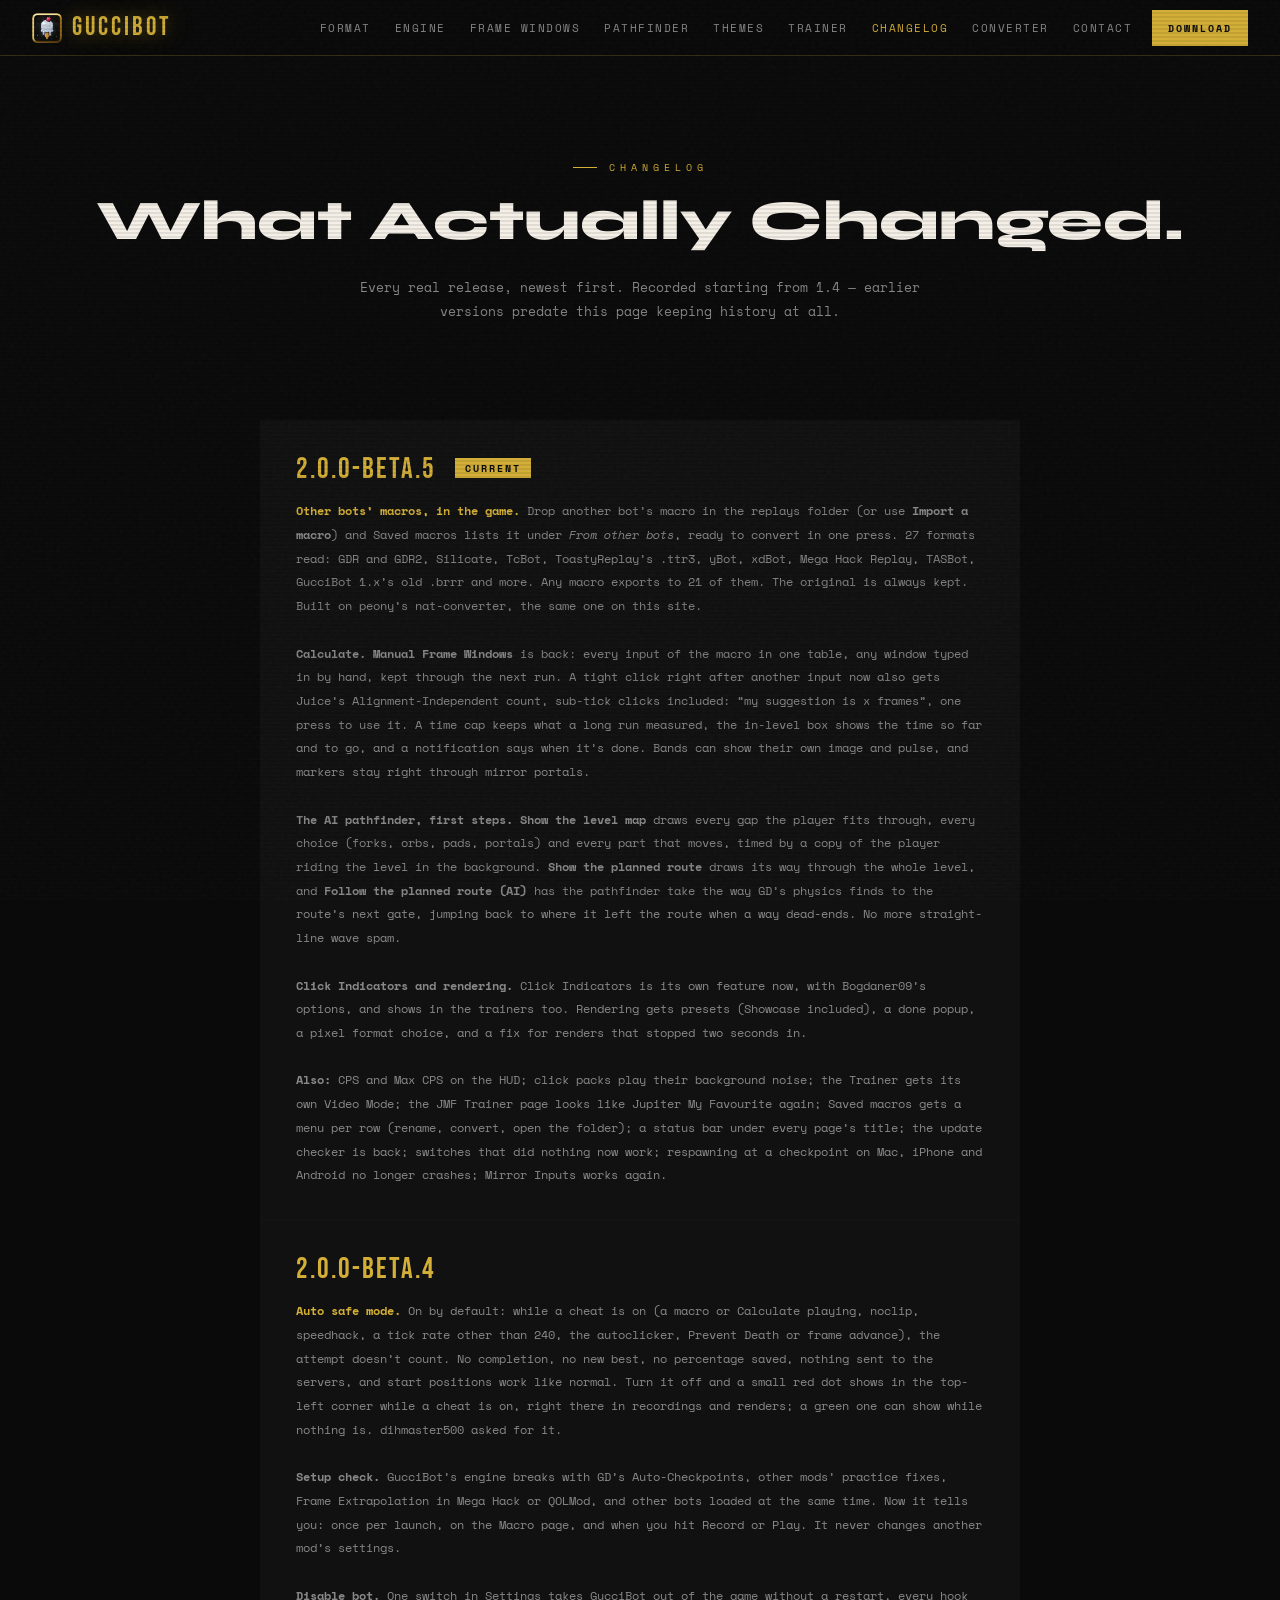
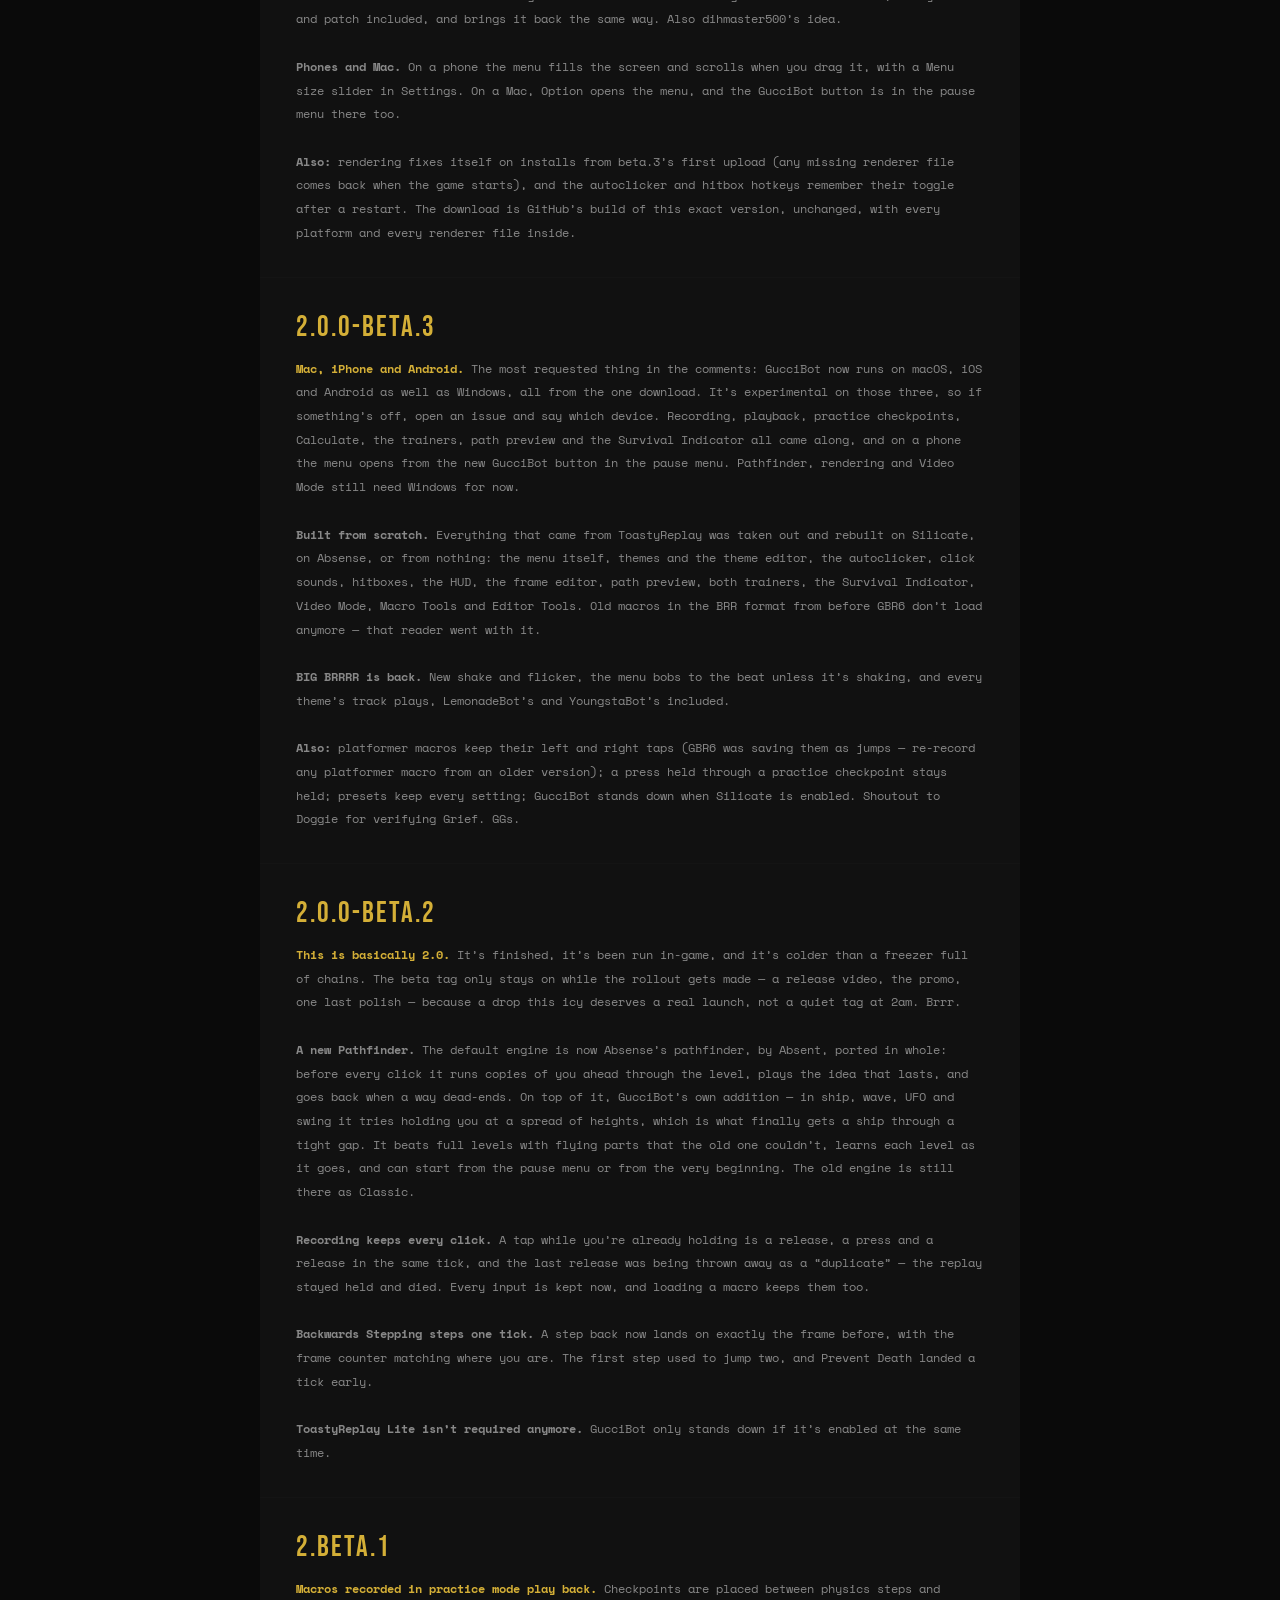
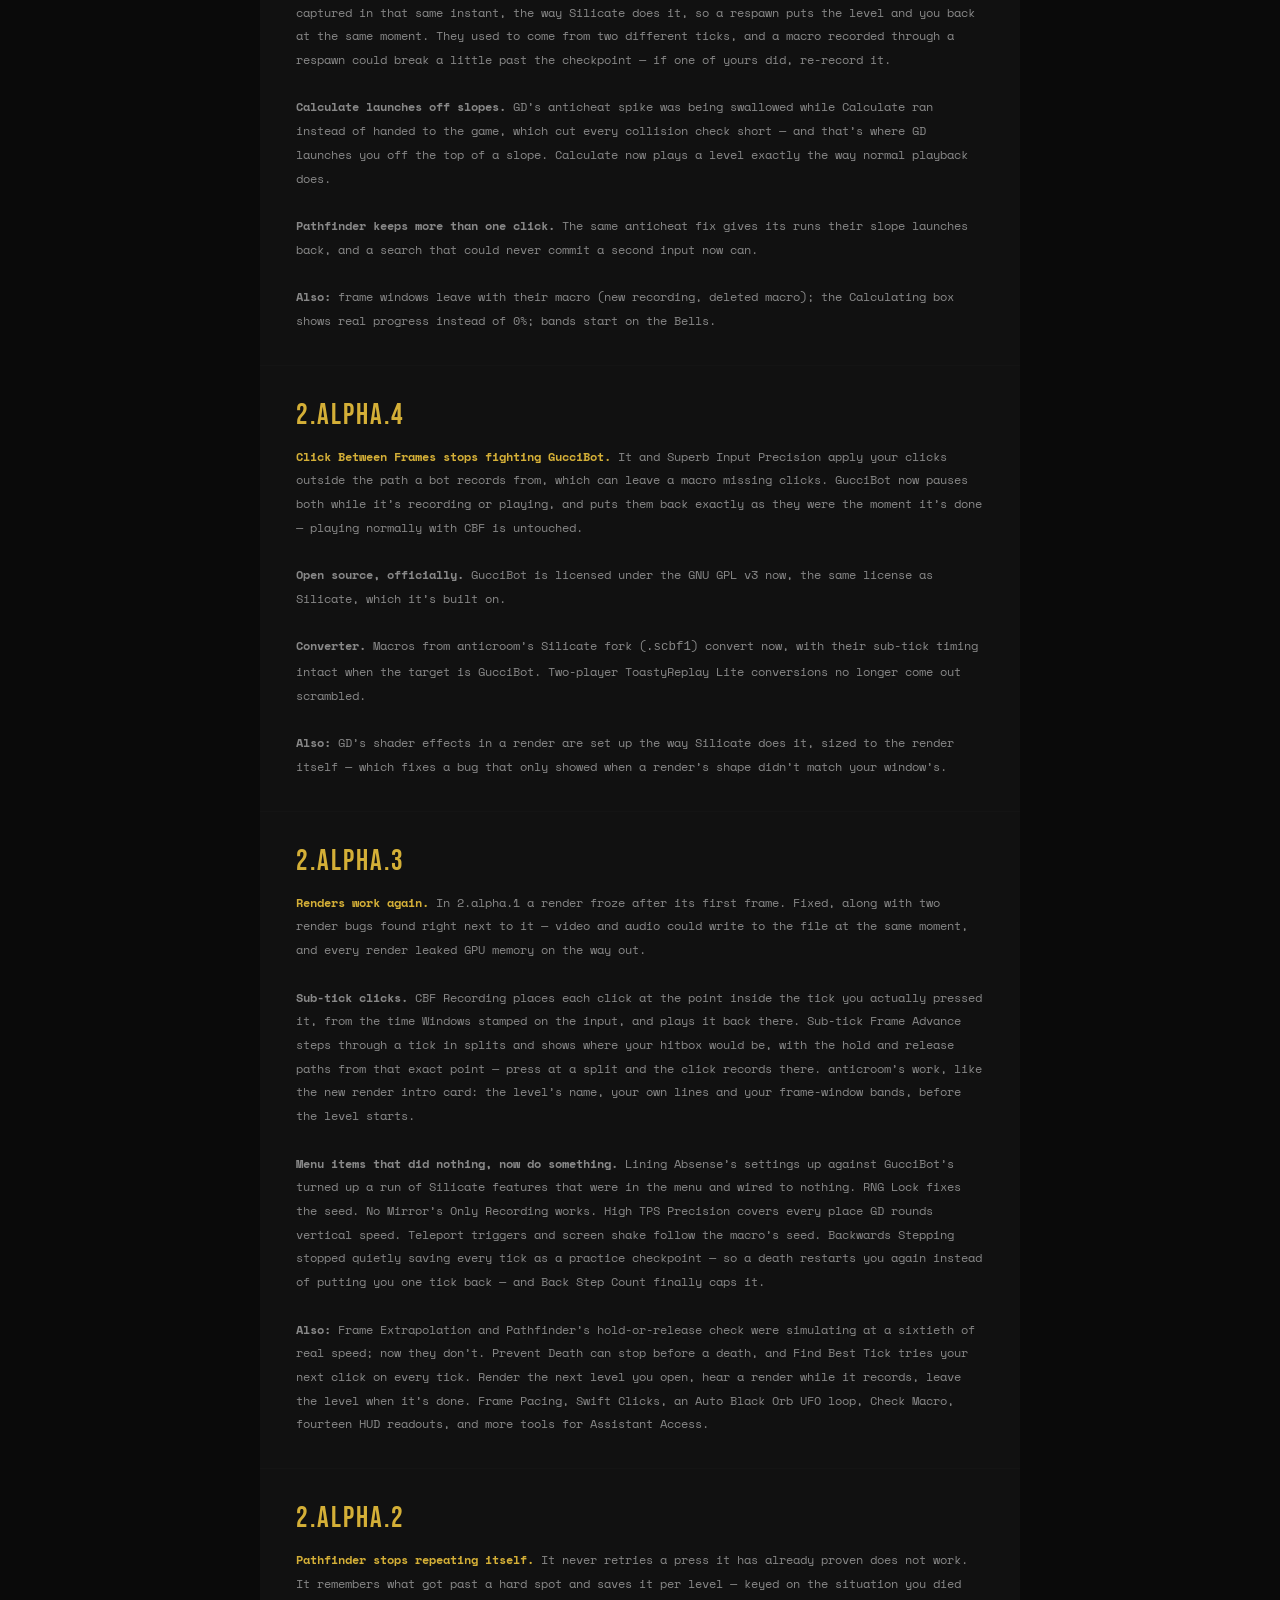
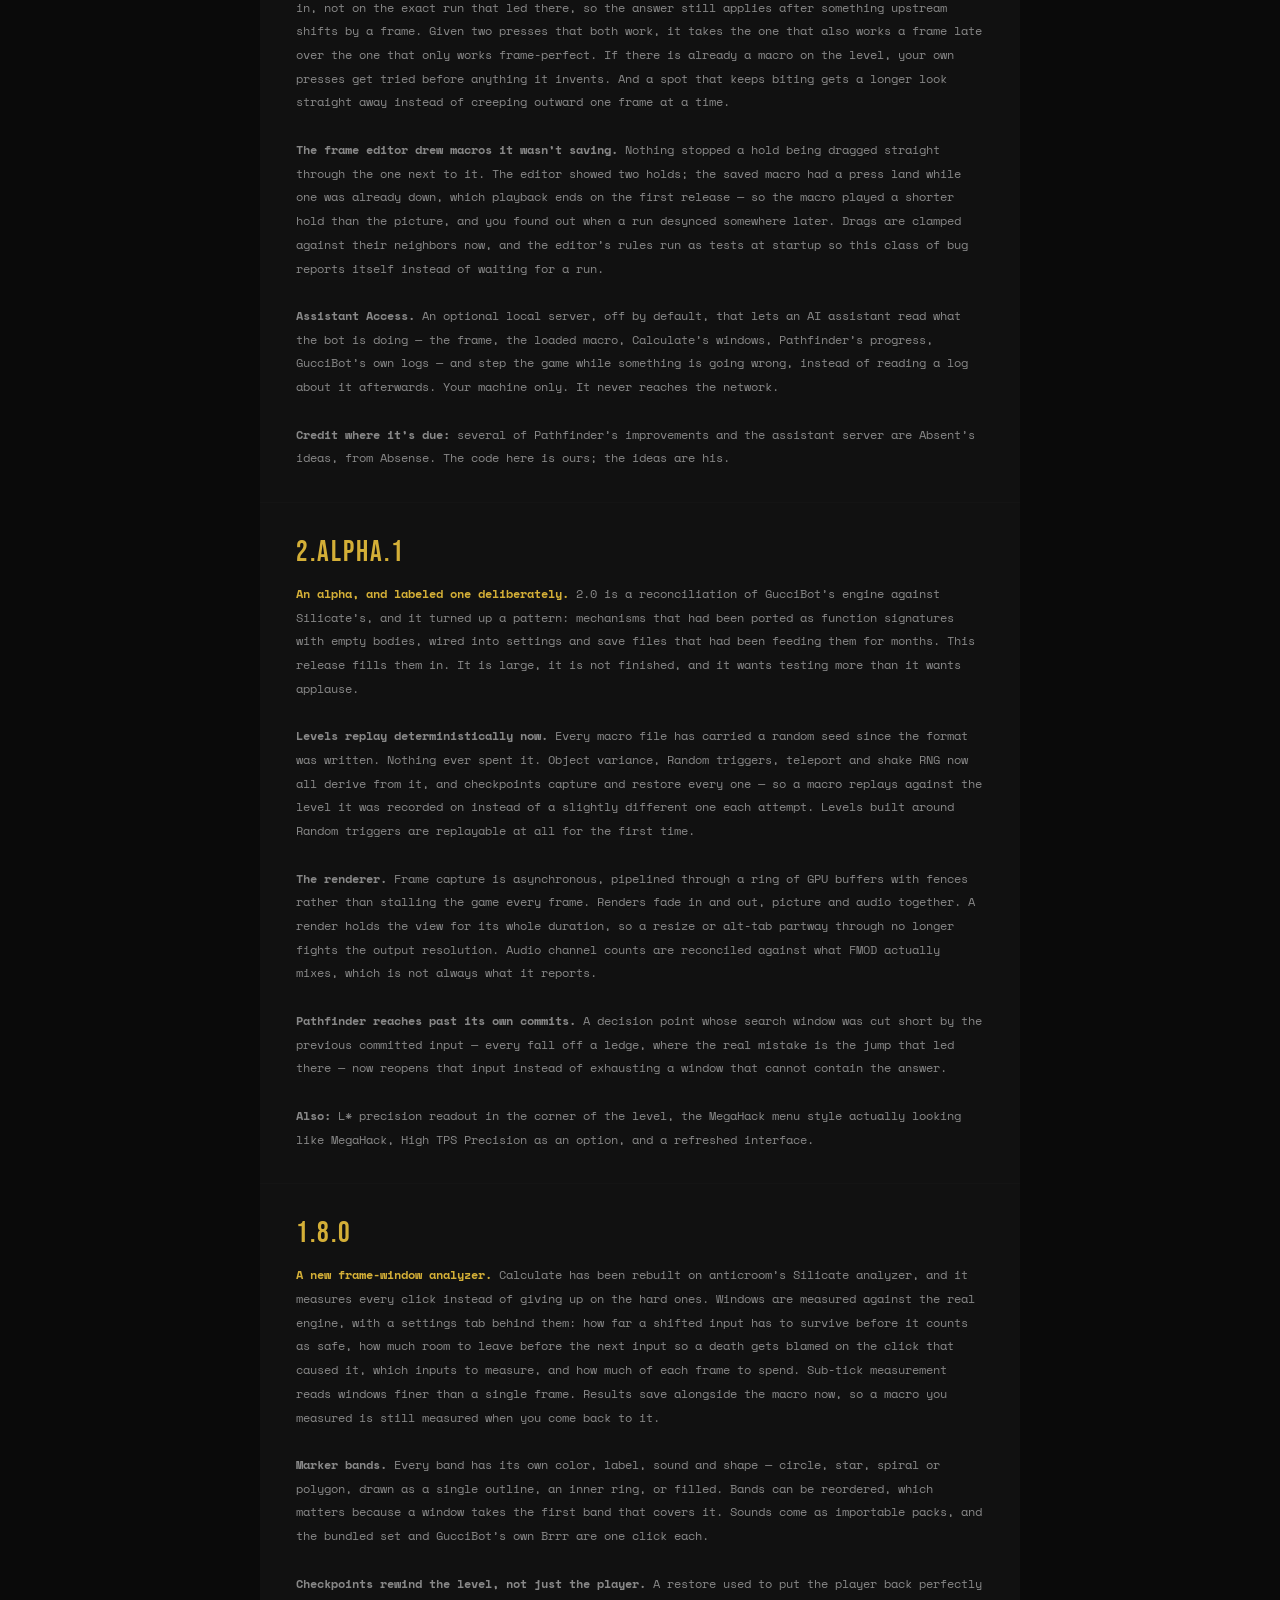
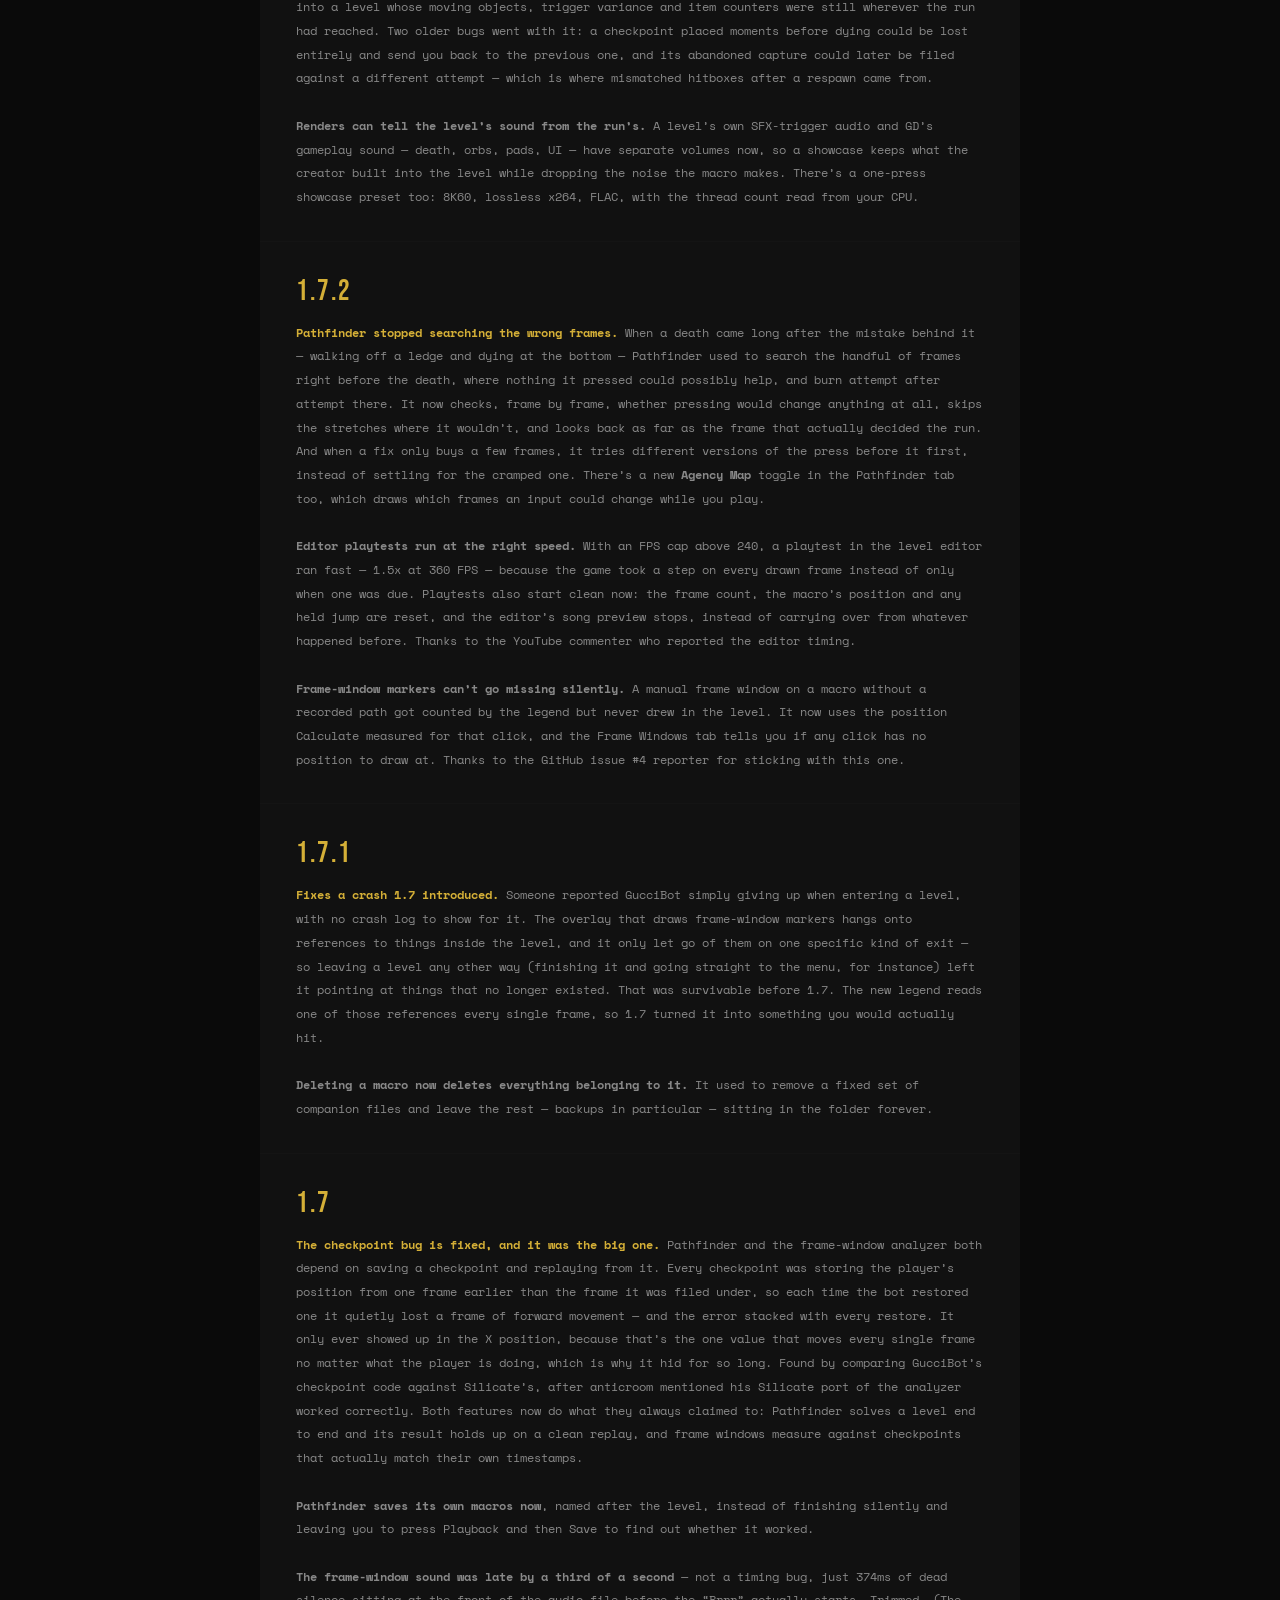
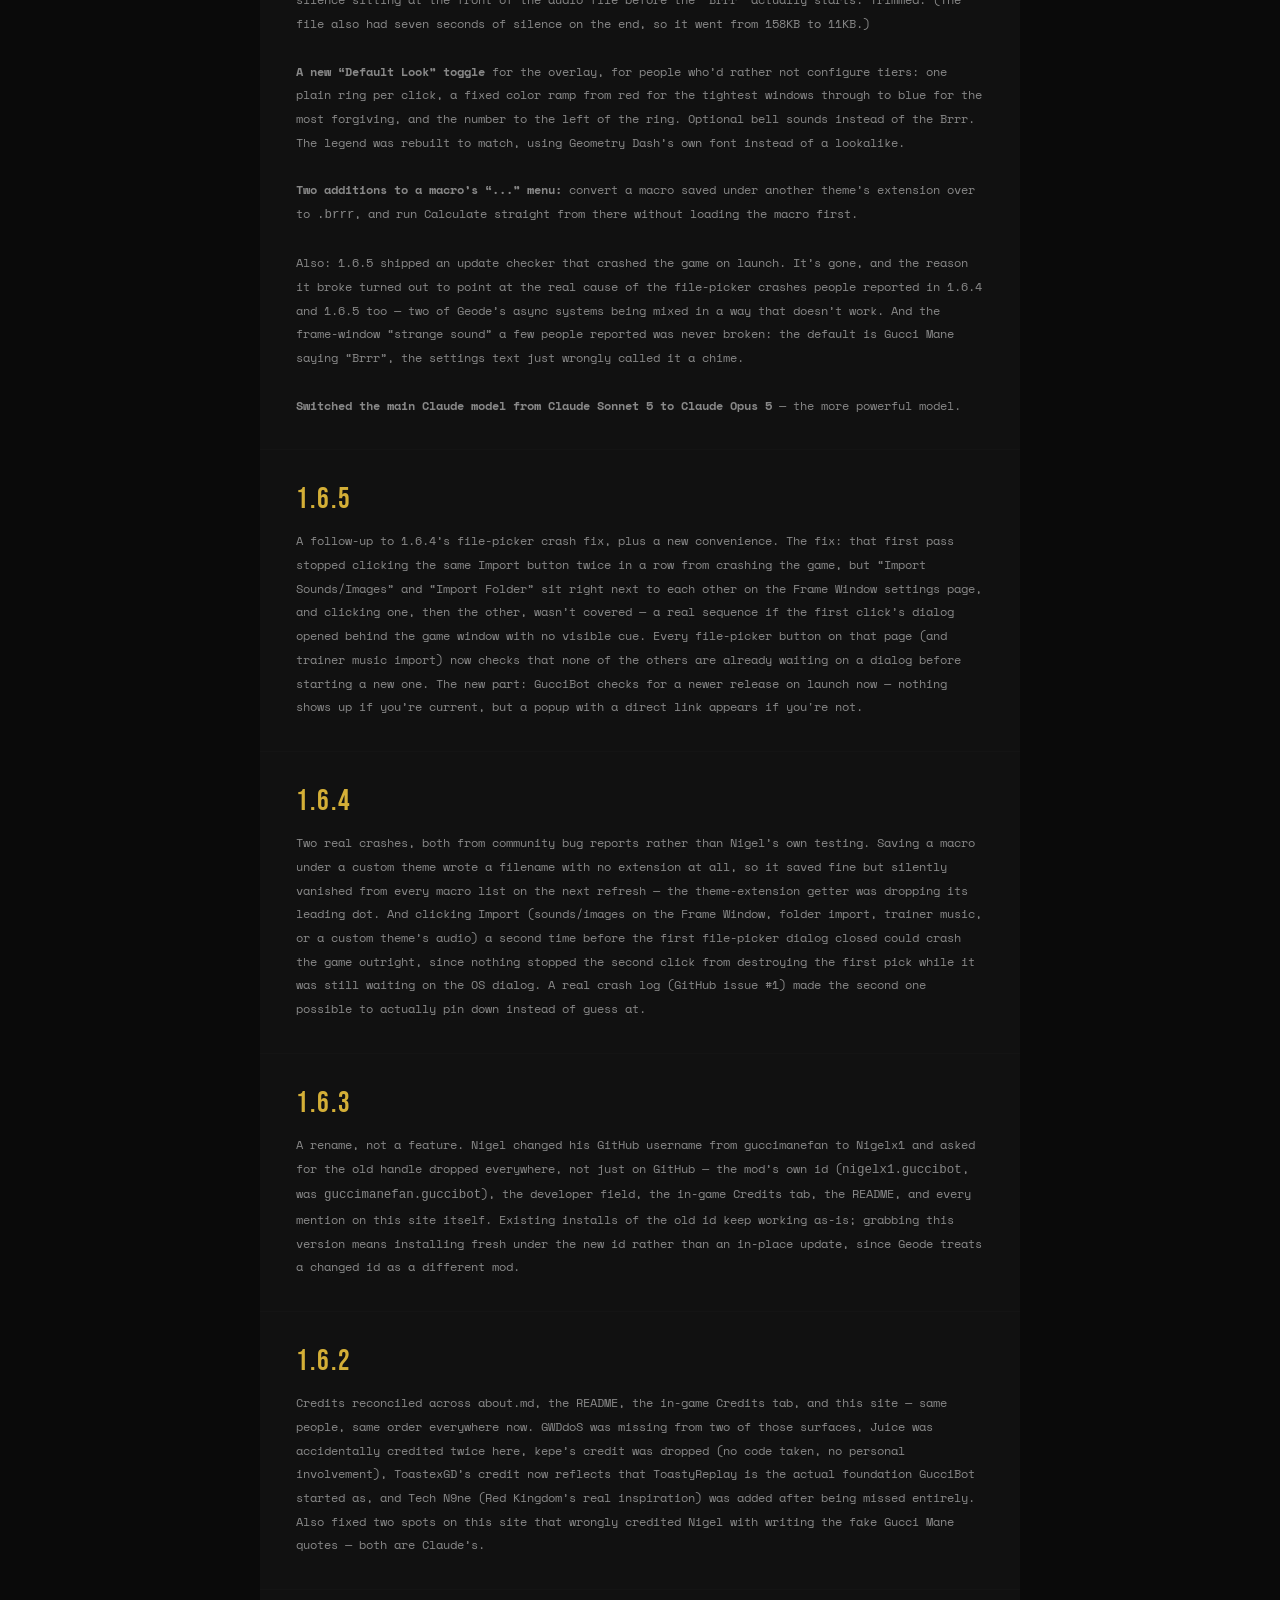
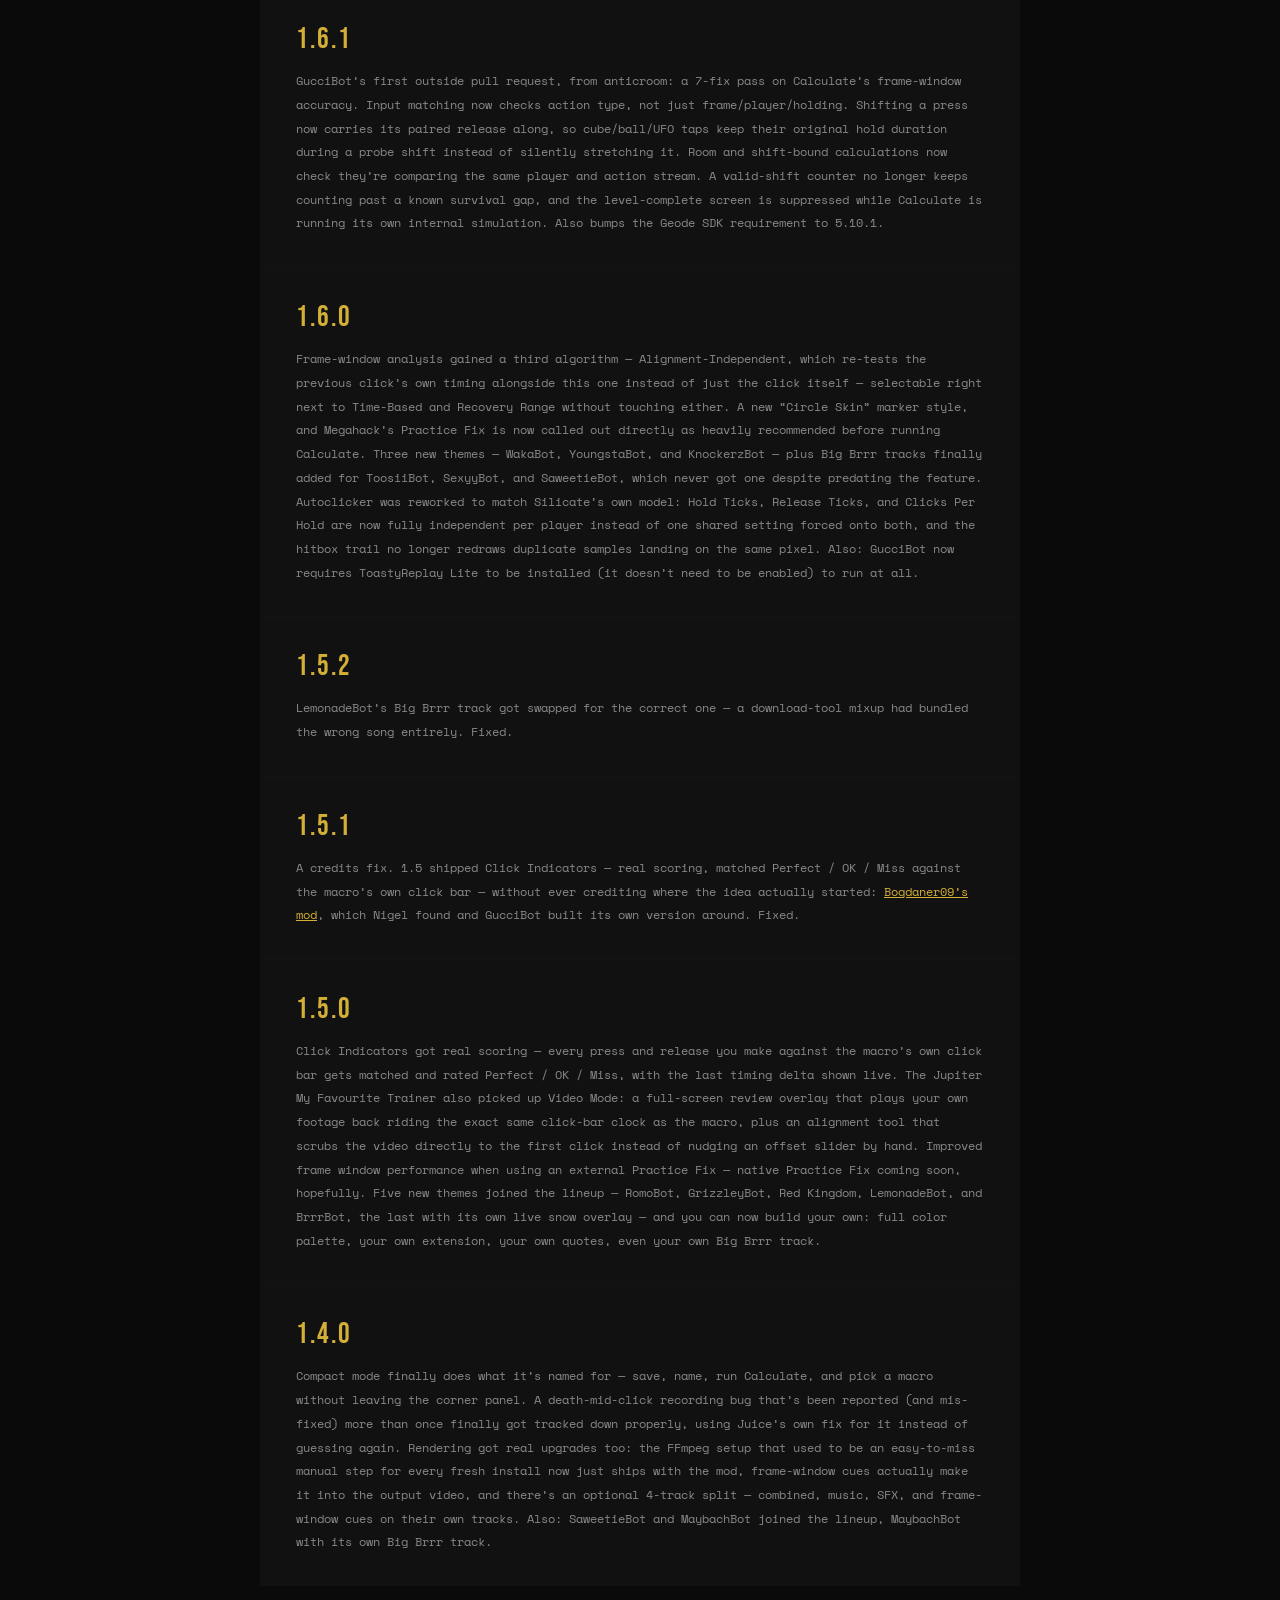
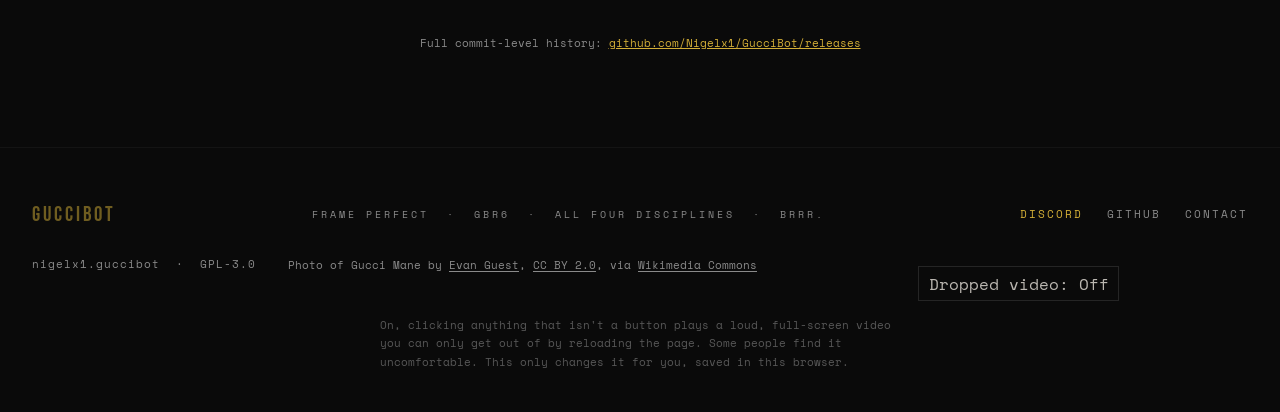
==== commit 817e324f: "Site: the "Dropped video" switch at the bottom of every page Nigel, 2026-11-23: each visitor turns t" ====
--- a/changelog/index.html
+++ b/changelog/index.html
@@ -27,7 +27,7 @@
 <meta name="theme-color" content="#111110">
 <link rel="preconnect" href="https://fonts.googleapis.com">
 <link href="https://fonts.googleapis.com/css2?family=Bebas+Neue&family=Space+Mono:ital,wght@0,400;0,700;1,400&family=Syne:wght@400;700;800&display=swap" rel="stylesheet">
-<link rel="stylesheet" href="/static/css/guccibot.css?v=20261123b">
+<link rel="stylesheet" href="/static/css/guccibot.css?v=20261123h">
 <style>
   /* Changelog-page-only additions -- kept separate from the shared
      stylesheet since nothing else on the site needs these. */
@@ -72,14 +72,6 @@
     line-height: 1.9;
   }
   .changelog-body a { color: var(--gold); }
-  .changelog-body code {
-    font-family: 'Space Mono', monospace;
-    font-size: 0.95em;
-    color: var(--white);
-    background: rgba(255,255,255,0.06);
-    padding: 1px 5px;
-    overflow-wrap: anywhere;
-  }
 
   @media (max-width: 700px) {
     .changelog-hero { padding: 6.5rem 1.25rem 2rem; }
@@ -120,22 +112,7 @@
   <div class="changelog-list reveal">
 
     <div class="changelog-entry">
-      <div class="changelog-version">2.0.0 <span class="current-tag">Current</span></div>
-      <div class="changelog-body">
-        <strong style="color:var(--gold)">Two files, one release.</strong> <code>nigelx1.guccibot2208.geode</code> is GucciBot 2.0 for GD 2.2081 with Geode 5, on Windows, Mac, iPhone, iPad and Android, and the Mac build now runs on Intel Macs too (nobody has run it on one yet). <code>nigelx1.guccibot2209.geode</code> is a preview for GD 2.2091 on Windows, with Geode 6.0.0-beta.1 or later: everything but the Pathfinder, tick rates under 162 TPS, TPS changes inside a macro and High TPS precision, which come in 2.0.1. Mac and Android on GD 2.2091 come in 2.0.1 too, iPhone and iPad later. Both are built from the same code. Keep only one GucciBot file in your mods folder.
-        <br><br>
-        <strong>Pathfinder.</strong> The page gets an <strong>Engine</strong> choice. <strong>Search</strong>, the default and by far the stronger engine, is beta.5&rsquo;s pathfinder made stronger, with a backup plan for a run that&rsquo;s stuck. In Claude&rsquo;s test runs it has beaten all 22 of RobTop&rsquo;s main levels from a cold start (Deadlocked on an online copy of it). Every search starts cold unless <strong>Remember solutions</strong> is on. <strong>AI</strong> is new and early: a small network that comes with the mod decides each click. It&rsquo;s weak and beats very few levels; <strong>Practice</strong>, on by default, keeps it trying one. Off Windows the Pathfinder runs now too, without the trigger model (not tried on a device yet).
-        <br><br>
-        <strong>Safe mode by the Demonlist&rsquo;s rules.</strong> Recording a macro, live hitboxes and hitborders, the HUD&rsquo;s Touching orbs and Time warp, a trainer&rsquo;s click bar and the Pathfinder&rsquo;s planned route count as cheats now, and the cheat mark shows on the end screen. <strong>Legit only</strong> turns off every cheat with one switch and gives it all back when you turn it off.
-        <br><br>
-        <strong>New to play with.</strong> <strong>Hitborders</strong>: every hitbox grown by yours, so the gaps drawn are the room your center really has, with <strong>Possible positions</strong> (off by default) on top. Hitborders and their possible-positions band were NaN GD&rsquo;s ideas too; he isn&rsquo;t involved. The Trainer&rsquo;s <strong>Lane</strong> style, Juice&rsquo;s osu!taiko-style design, and <strong>Delay</strong> for a screen that lags. <strong>Record from where a macro is</strong>, <strong>Search the menu</strong> (Ctrl+F), <strong>Share my windows</strong>, a <strong>Windows layout</strong> for the menu, the <strong>Icon hack</strong> (every icon, color, trail, death effect and ship fire while it&rsquo;s on; looks only, not a cheat), and four new themes: RondoBot, SolarBot, JupiterBot and GBot.
-        <br><br>
-        <strong>Also:</strong> <strong>Explicit content</strong> (Settings &gt; Look) is off by default: the themes&rsquo; songs don&rsquo;t play and their few suggestive lines read clean until you turn it on (it&rsquo;s suggestive lyrics and material, nothing graphic). Rendering and Video Mode come to the Mac (not tried on one yet); renders that start at the level&rsquo;s start open on 0.00%, with no black first frame and no Play-button whoosh; a <strong>Basic: 1080p60</strong> preset, Showcase saving as .mp4, and Bitrate 0 letting the encoder pick. GucciBot stands down for Antic&rsquo;s Counter too, as it does for ToastyReplay Lite and Silicate. Plus a long list of fixes, on <a href="https://github.com/Nigelx1/GucciBot/releases/tag/v2.0.0">the release page</a>.
-      </div>
-    </div>
-
-    <div class="changelog-entry">
-      <div class="changelog-version">2.0.0-beta.5</div>
+      <div class="changelog-version">2.0.0-beta.5 <span class="current-tag">Current</span></div>
       <div class="changelog-body">
         <strong style="color:var(--gold)">Other bots&rsquo; macros, in the game.</strong> Drop another bot&rsquo;s macro in the replays folder (or use <strong>Import a macro</strong>) and Saved macros lists it under <em>From other bots</em>, ready to convert in one press. 27 formats read: GDR and GDR2, Silicate, TcBot, ToastyReplay&rsquo;s .ttr3, yBot, xdBot, Mega Hack Replay, TASBot, GucciBot 1.x&rsquo;s old .brrr and more. Any macro exports to 21 of them. The original is always kept. Built on peony&rsquo;s nat-converter, the same one on this site.
         <br><br>
@@ -384,7 +361,7 @@
   </div>
 </footer>
 
-<script src="/static/js/site-config.js?v=20261123b"></script>
-<script src="/static/js/guccibot.js?v=20261123d"></script>
+<script src="/static/js/site-config.js?v=20261123h"></script>
+<script src="/static/js/guccibot.js?v=20261123i"></script>
 </body>
 </html>
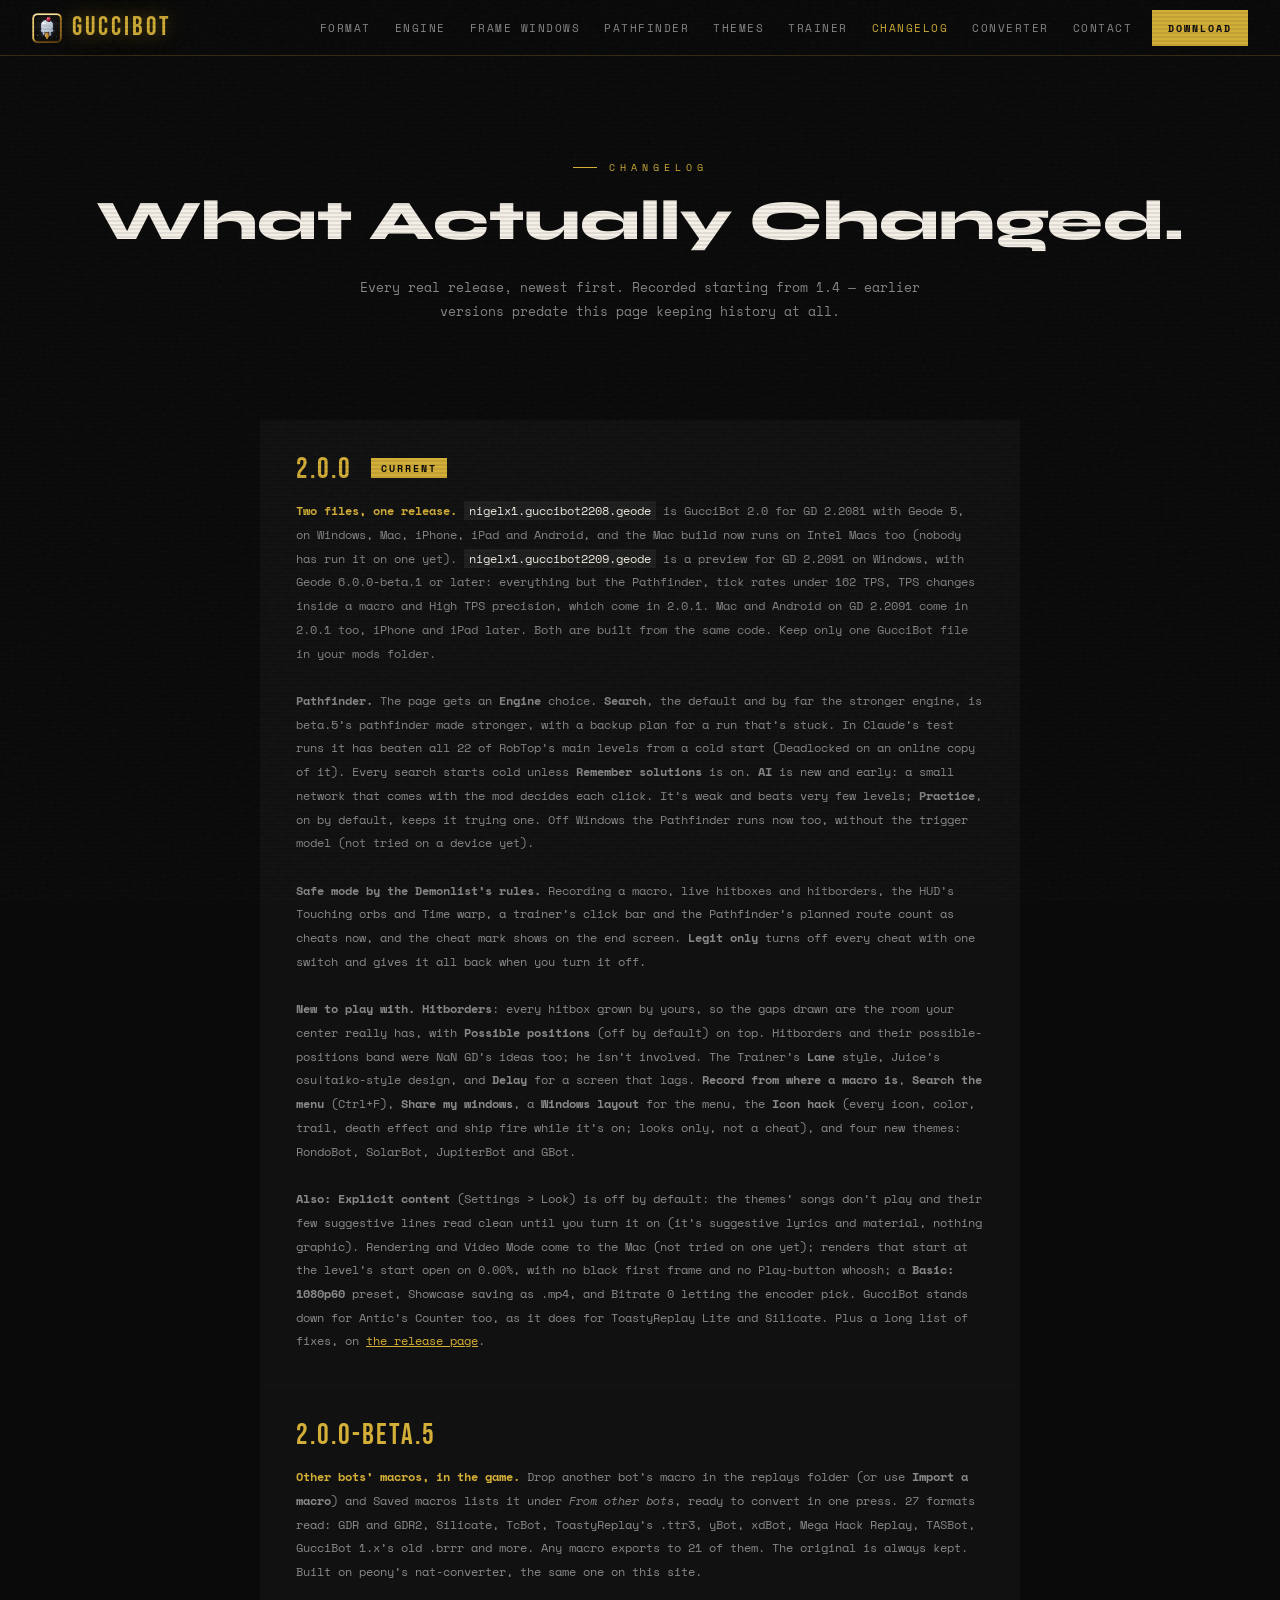
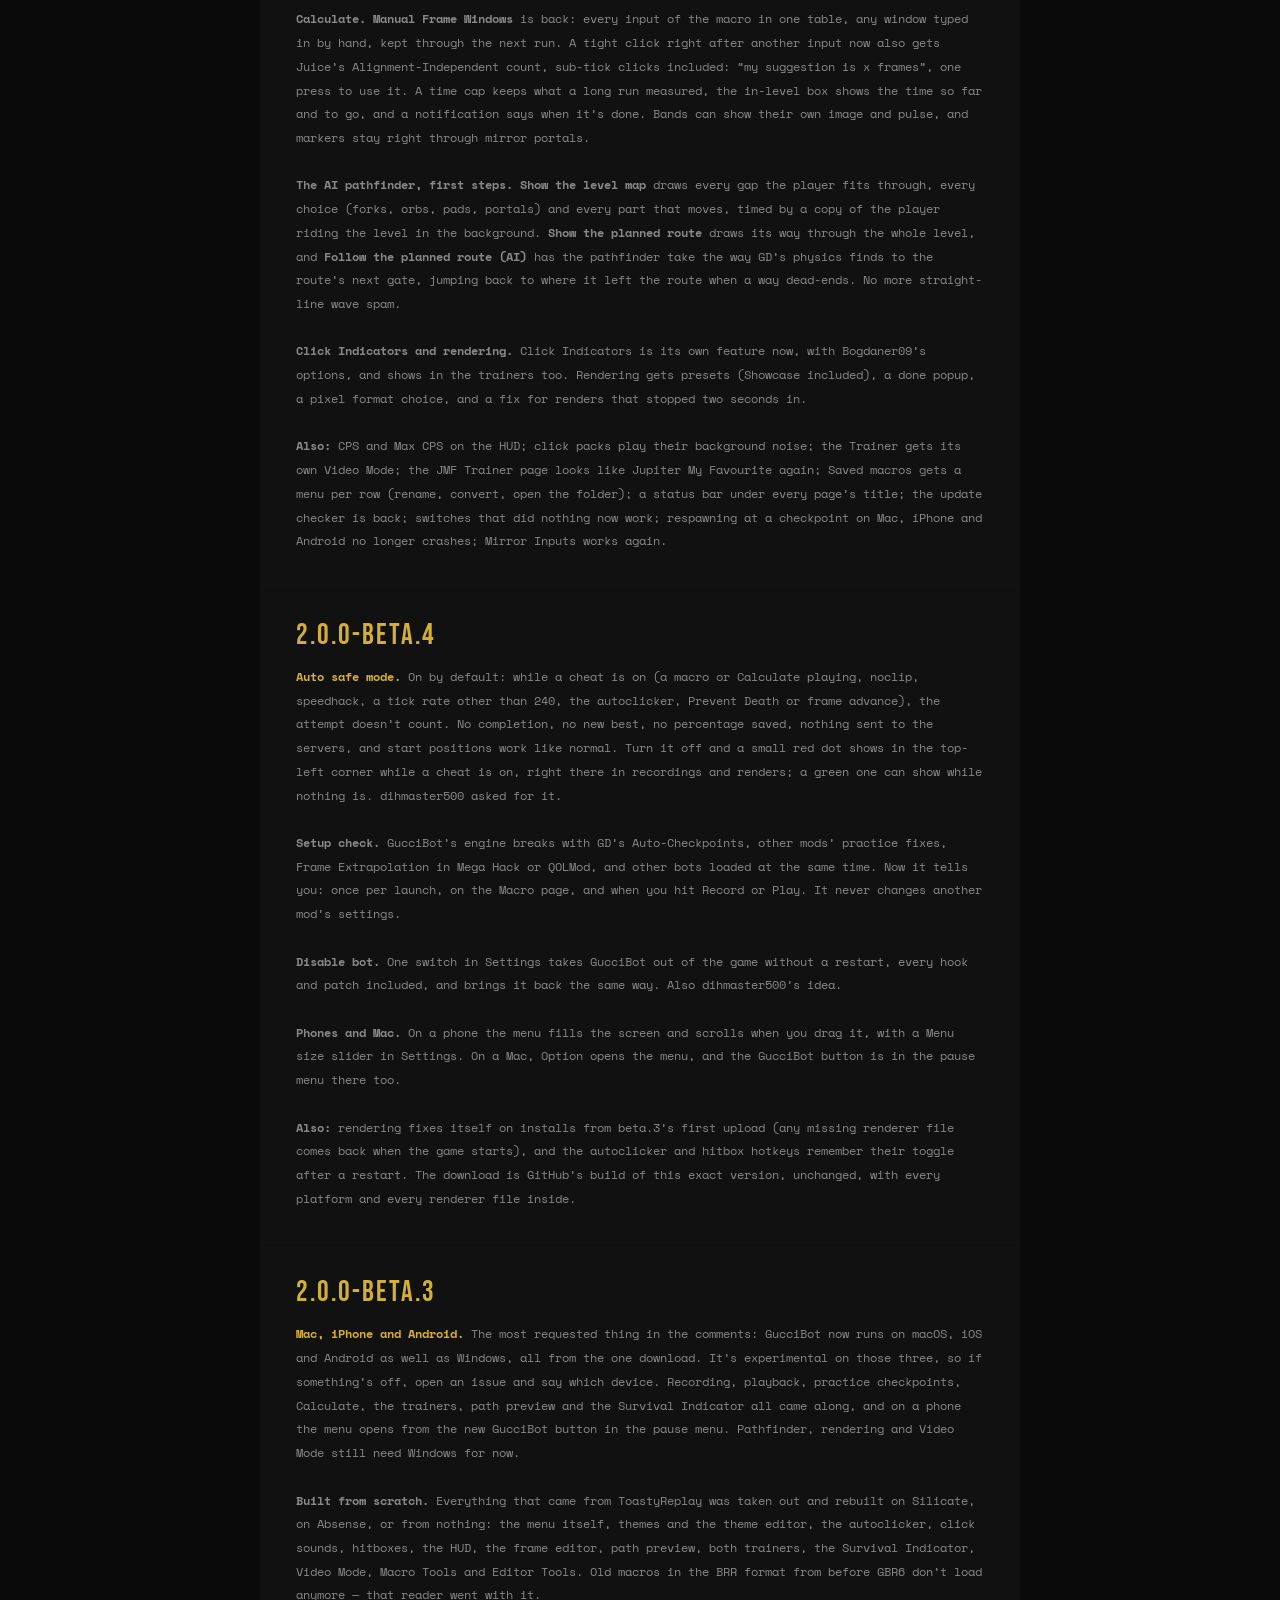
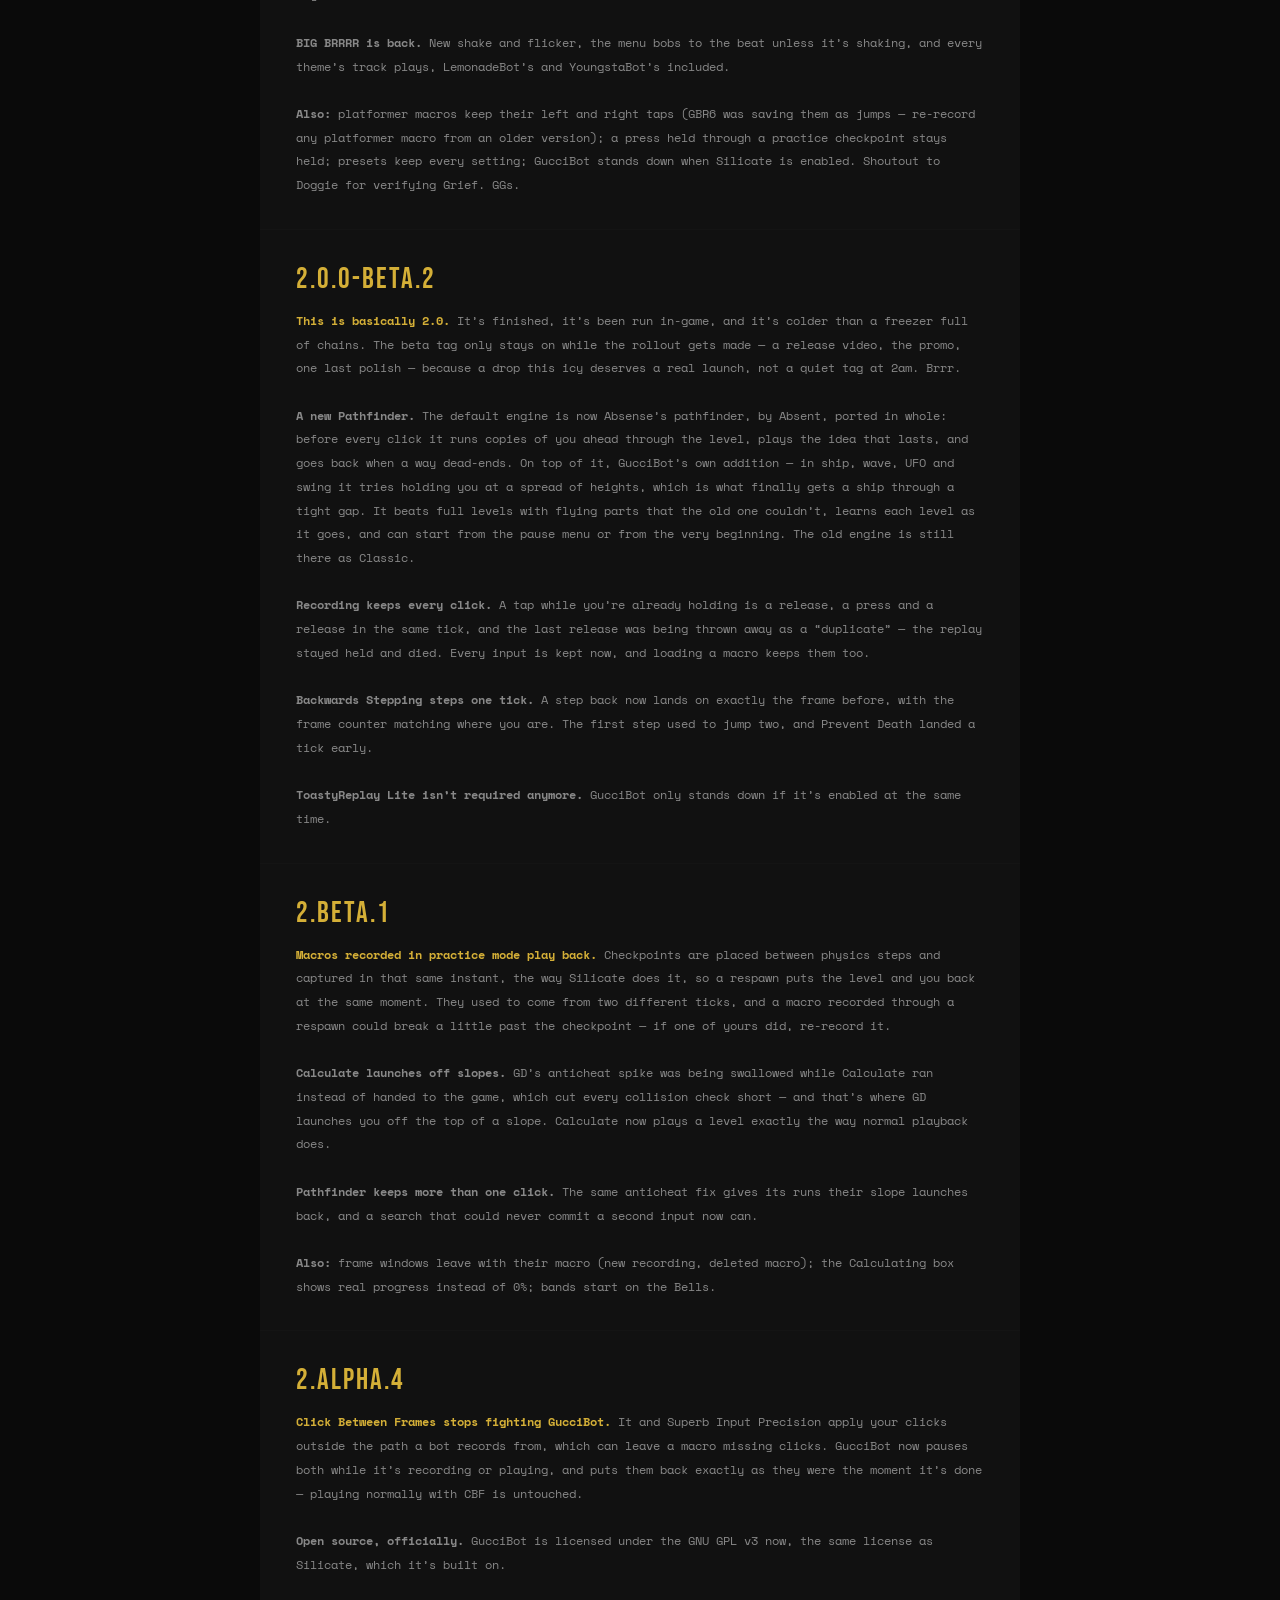
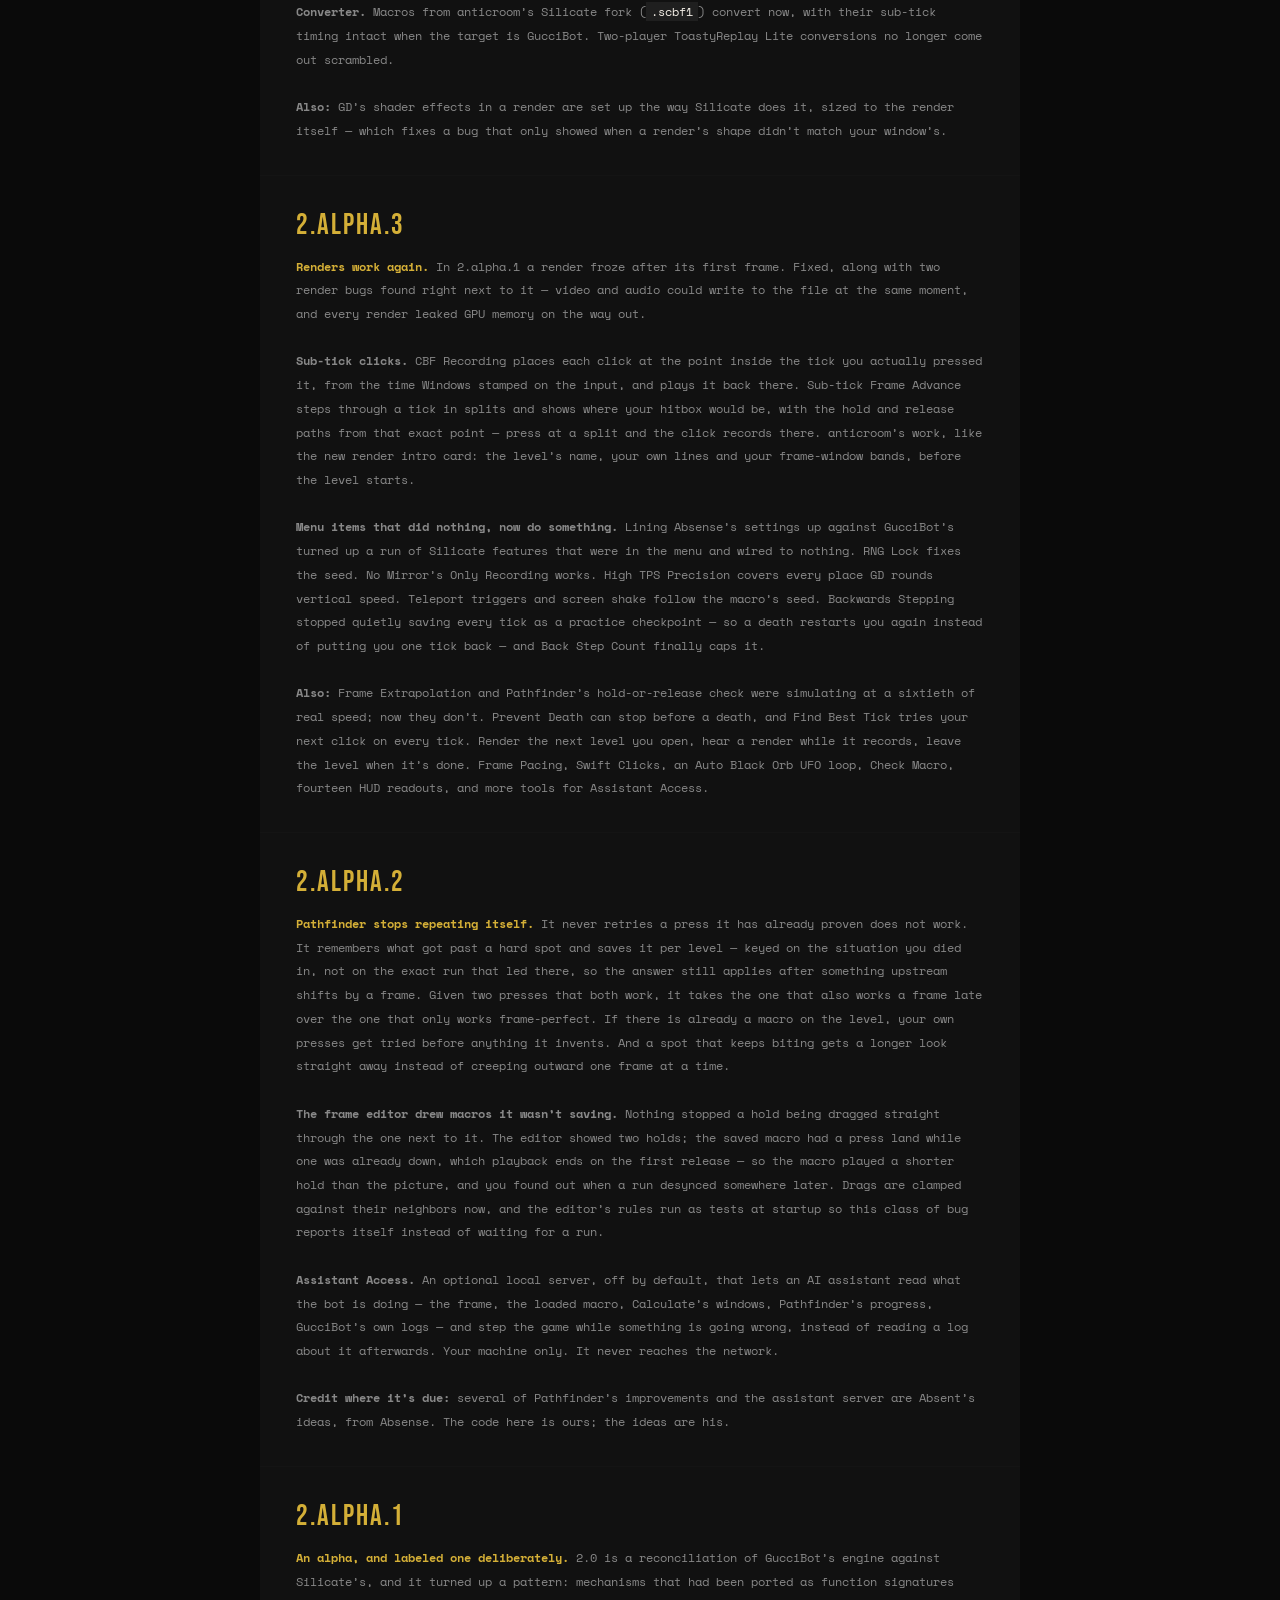
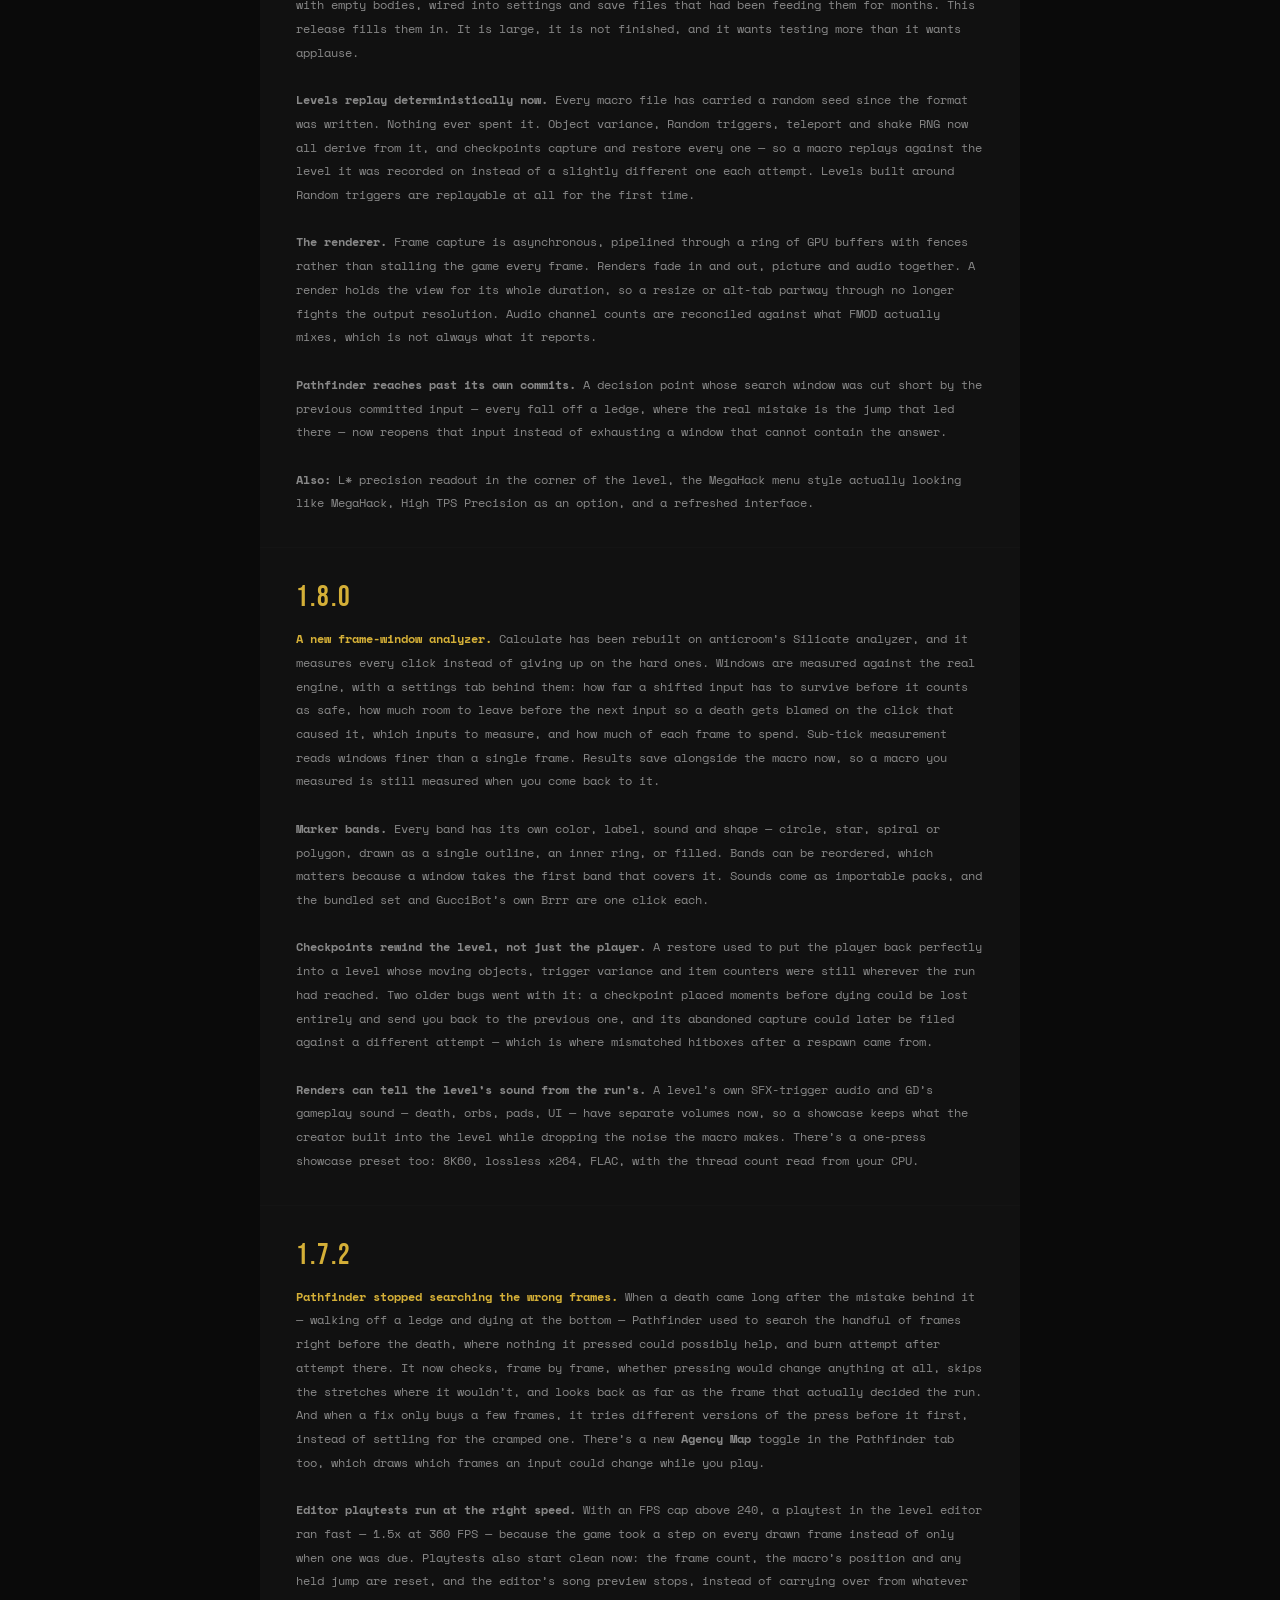
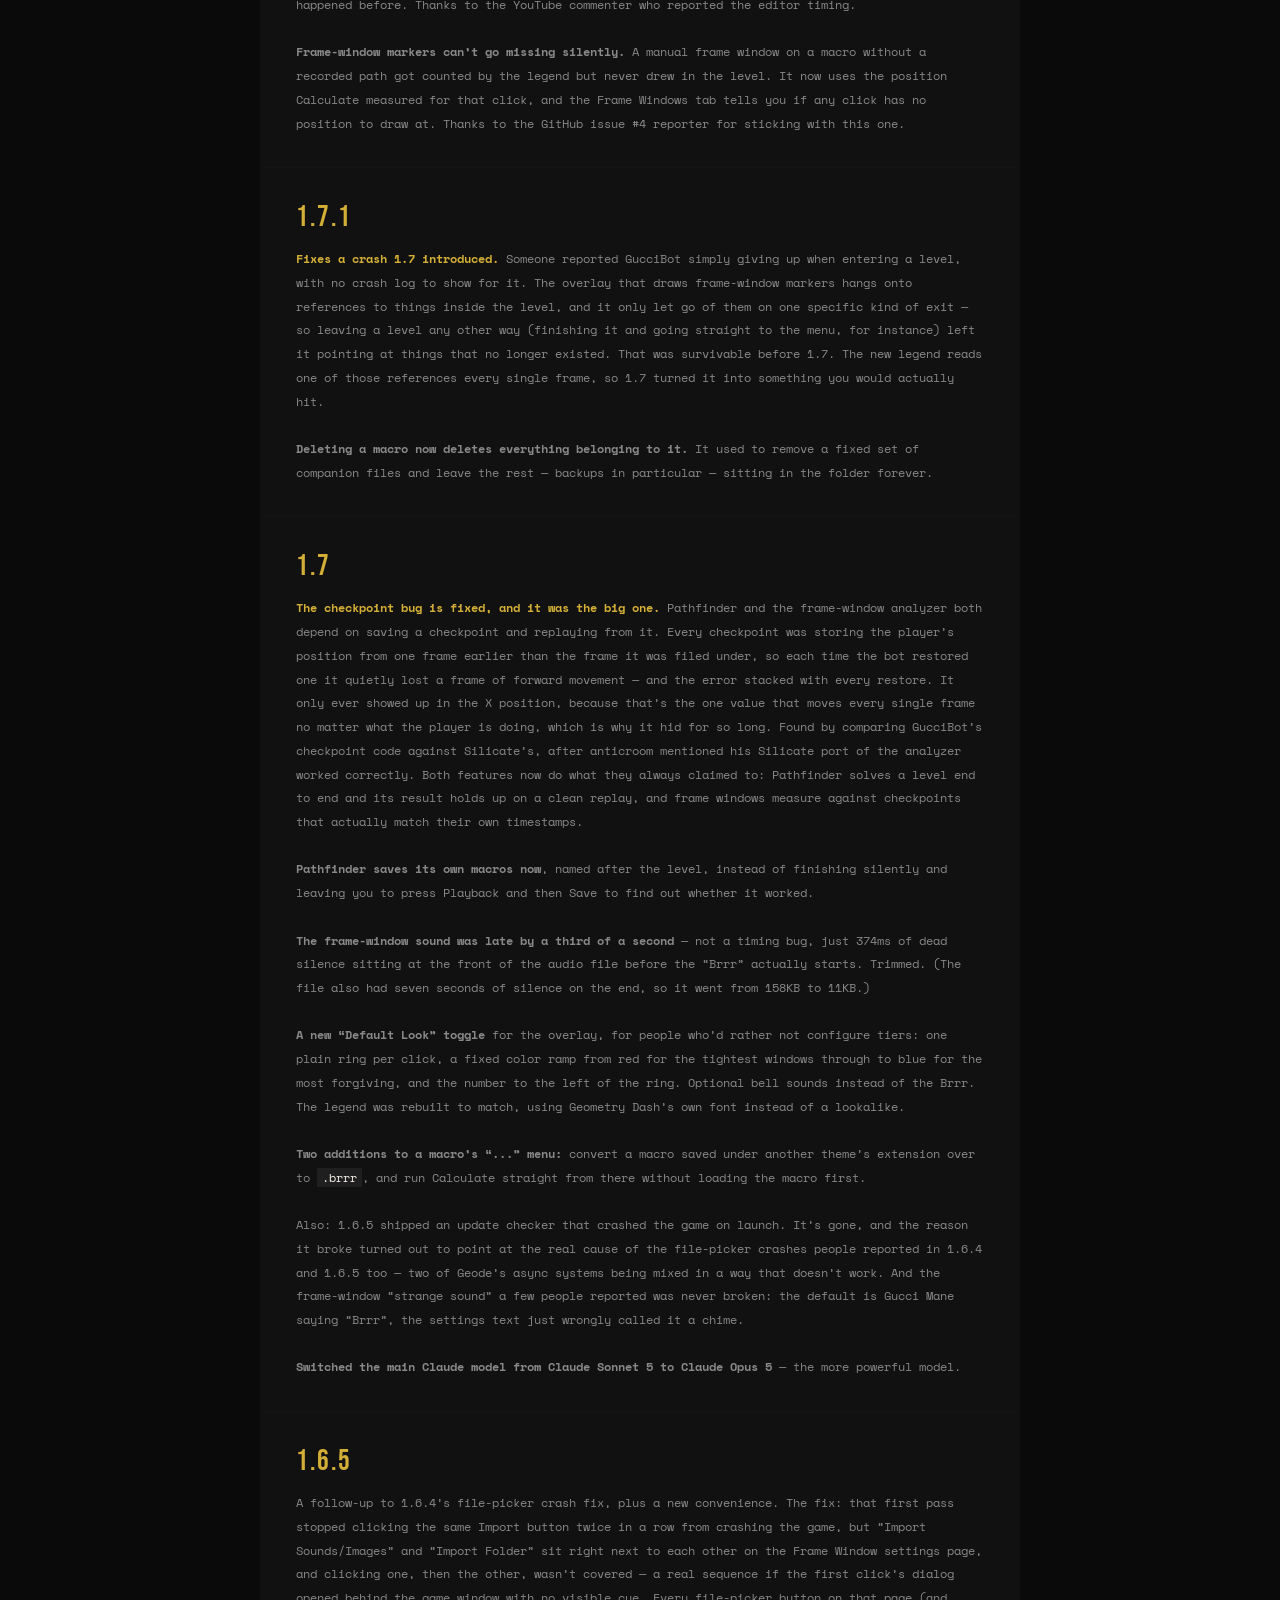
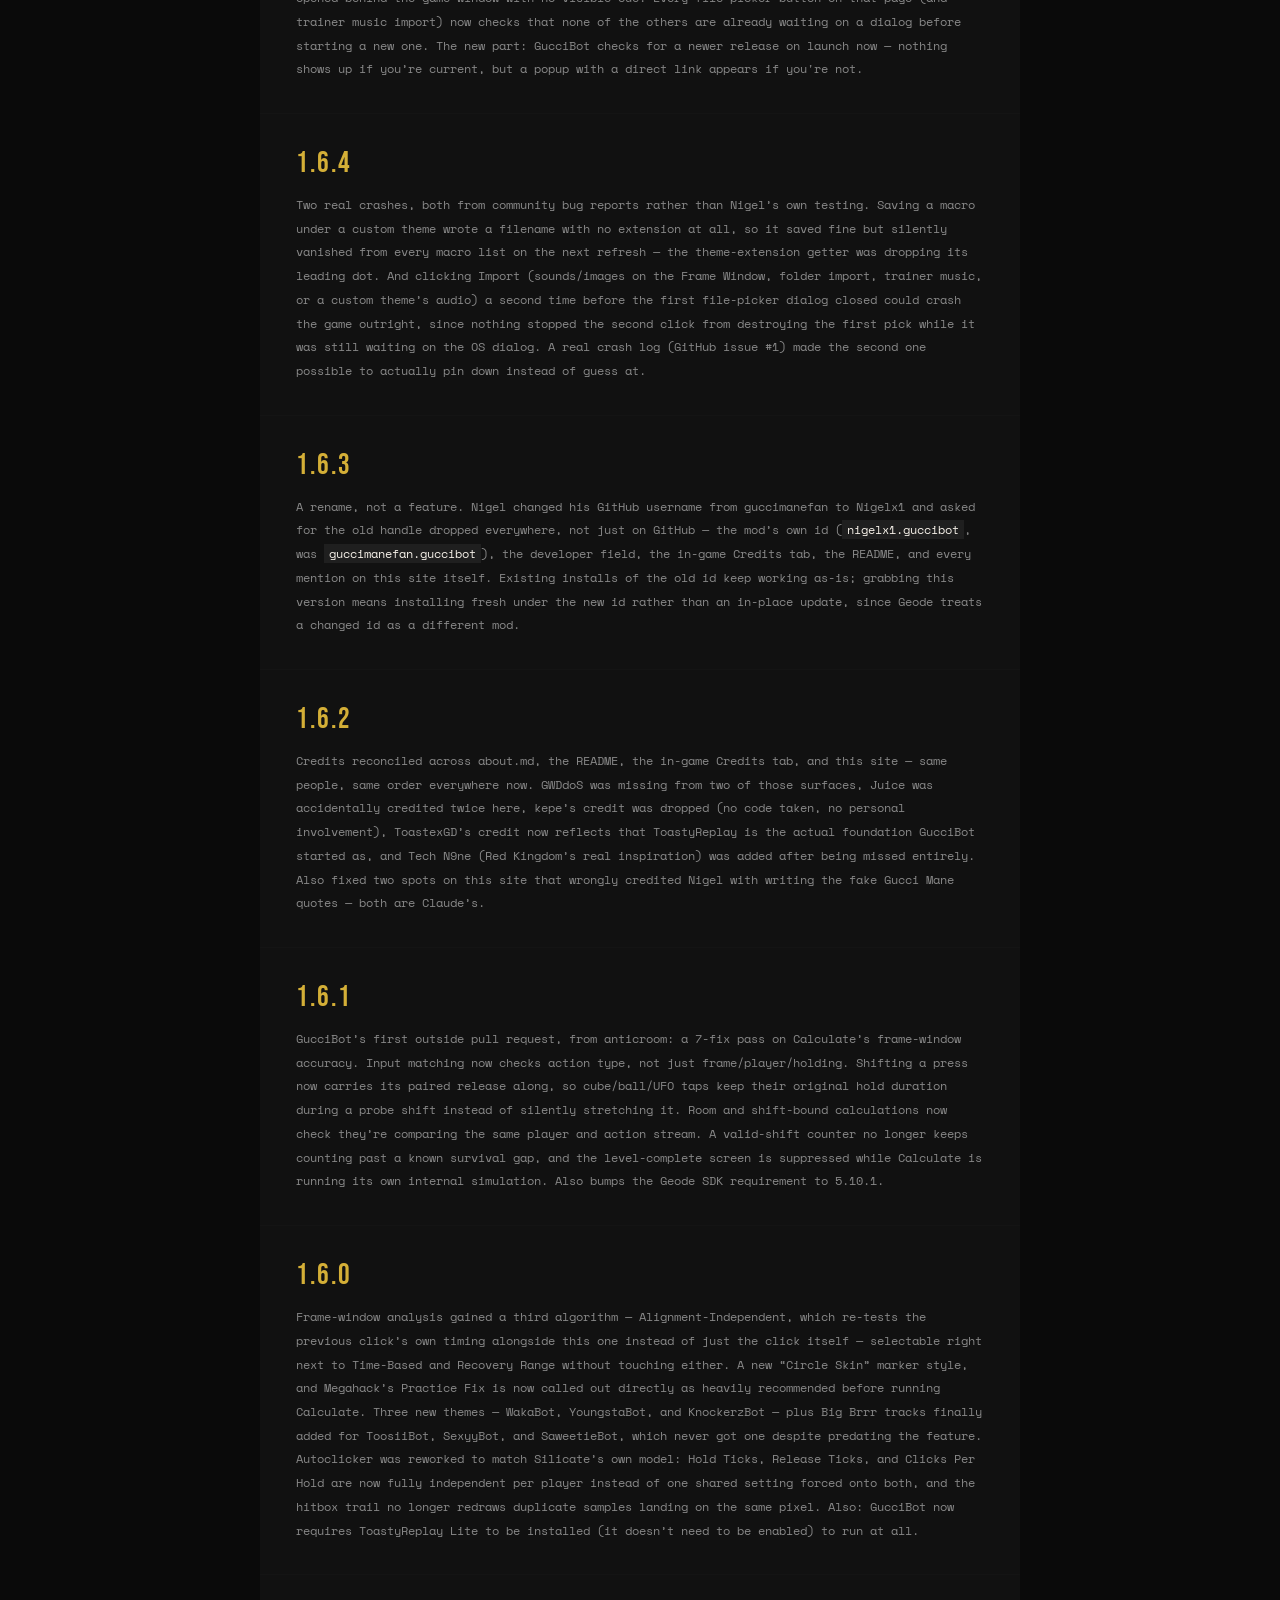
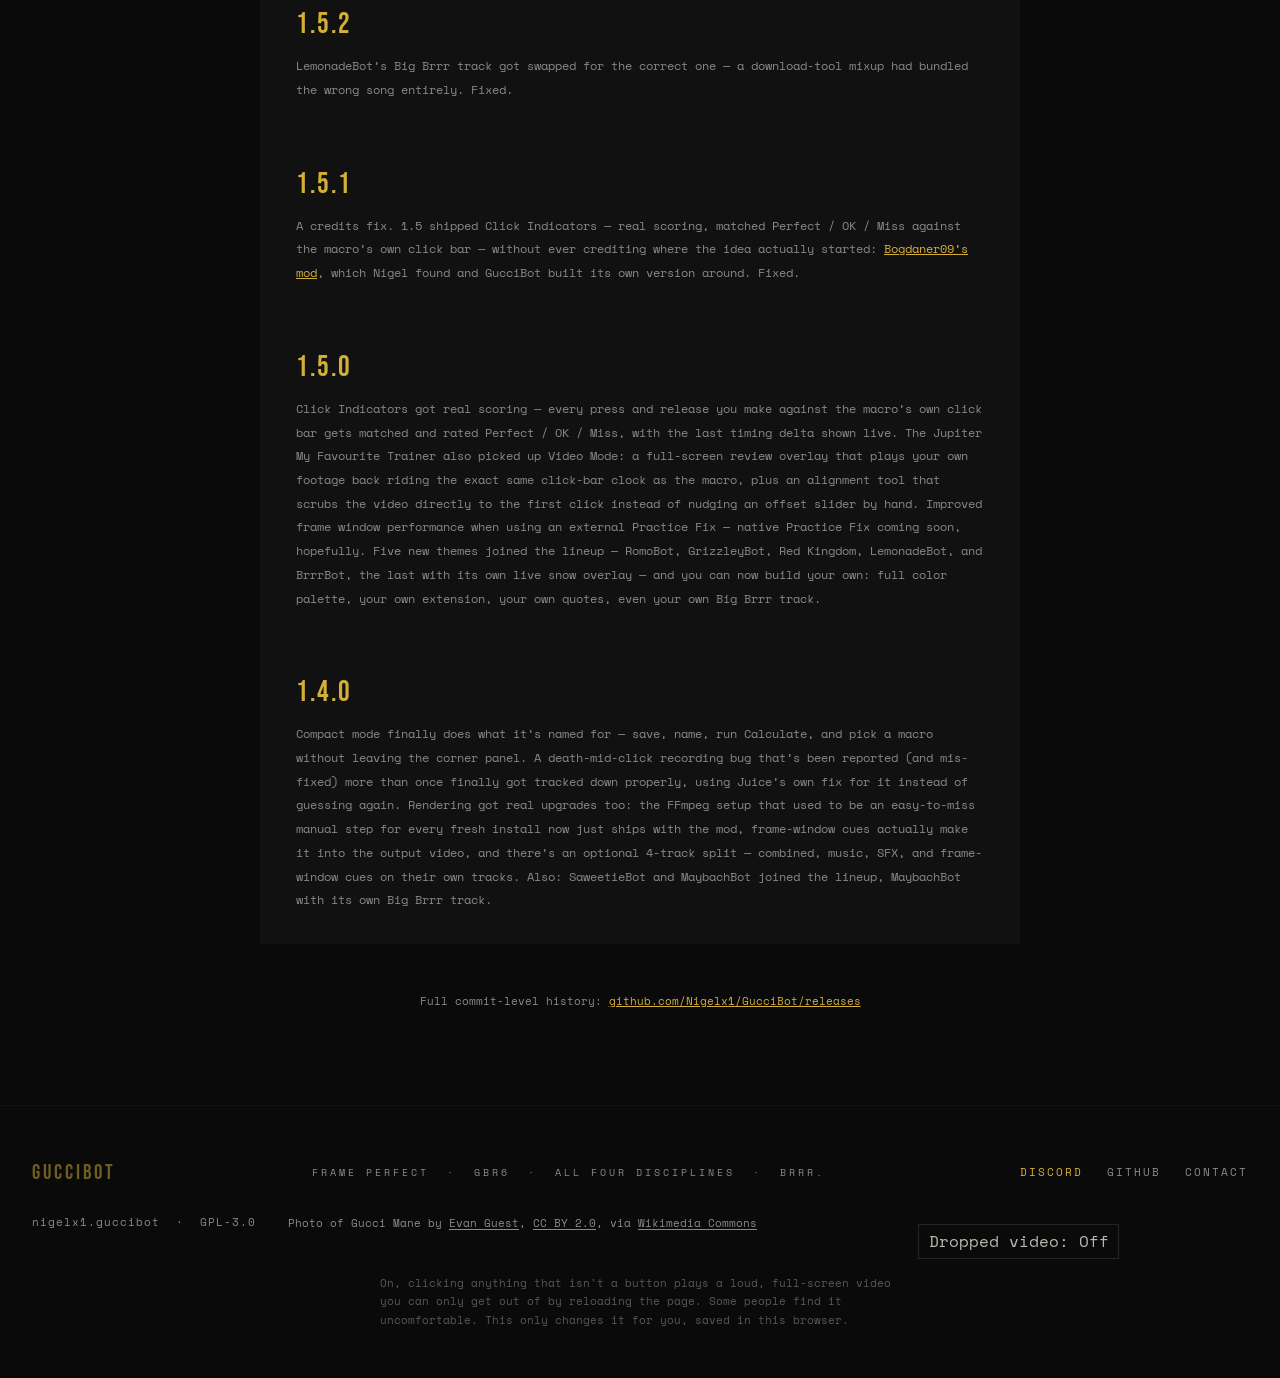
==== commit b69e9938: "Site: the JMF Trainer section looks like the in-game 2.0 page The section now wears the JMF Trainer " ====
--- a/changelog/index.html
+++ b/changelog/index.html
@@ -27,7 +27,7 @@
 <meta name="theme-color" content="#111110">
 <link rel="preconnect" href="https://fonts.googleapis.com">
 <link href="https://fonts.googleapis.com/css2?family=Bebas+Neue&family=Space+Mono:ital,wght@0,400;0,700;1,400&family=Syne:wght@400;700;800&display=swap" rel="stylesheet">
-<link rel="stylesheet" href="/static/css/guccibot.css?v=20261123h">
+<link rel="stylesheet" href="/static/css/guccibot.css?v=20261123j">
 <style>
   /* Changelog-page-only additions -- kept separate from the shared
      stylesheet since nothing else on the site needs these. */
@@ -72,6 +72,14 @@
     line-height: 1.9;
   }
   .changelog-body a { color: var(--gold); }
+  .changelog-body code {
+    font-family: 'Space Mono', monospace;
+    font-size: 0.95em;
+    color: var(--white);
+    background: rgba(255,255,255,0.06);
+    padding: 1px 5px;
+    overflow-wrap: anywhere;
+  }
 
   @media (max-width: 700px) {
     .changelog-hero { padding: 6.5rem 1.25rem 2rem; }
@@ -112,7 +120,22 @@
   <div class="changelog-list reveal">
 
     <div class="changelog-entry">
-      <div class="changelog-version">2.0.0-beta.5 <span class="current-tag">Current</span></div>
+      <div class="changelog-version">2.0.0 <span class="current-tag">Current</span></div>
+      <div class="changelog-body">
+        <strong style="color:var(--gold)">Two files, one release.</strong> <code>nigelx1.guccibot2208.geode</code> is GucciBot 2.0 for GD 2.2081 with Geode 5, on Windows, Mac, iPhone, iPad and Android, and the Mac build now runs on Intel Macs too (nobody has run it on one yet). <code>nigelx1.guccibot2209.geode</code> is a preview for GD 2.2091 on Windows, with Geode 6.0.0-beta.1 or later: everything but the Pathfinder, tick rates under 162 TPS, TPS changes inside a macro and High TPS precision, which come in 2.0.1. Mac and Android on GD 2.2091 come in 2.0.1 too, iPhone and iPad later. Both are built from the same code. Keep only one GucciBot file in your mods folder.
+        <br><br>
+        <strong>Pathfinder.</strong> The page gets an <strong>Engine</strong> choice. <strong>Search</strong>, the default and by far the stronger engine, is beta.5&rsquo;s pathfinder made stronger, with a backup plan for a run that&rsquo;s stuck. In Claude&rsquo;s test runs it has beaten all 22 of RobTop&rsquo;s main levels from a cold start (Deadlocked on an online copy of it). Every search starts cold unless <strong>Remember solutions</strong> is on. <strong>AI</strong> is new and early: a small network that comes with the mod decides each click. It&rsquo;s weak and beats very few levels; <strong>Practice</strong>, on by default, keeps it trying one. Off Windows the Pathfinder runs now too, without the trigger model (not tried on a device yet).
+        <br><br>
+        <strong>Safe mode by the Demonlist&rsquo;s rules.</strong> Recording a macro, live hitboxes and hitborders, the HUD&rsquo;s Touching orbs and Time warp, a trainer&rsquo;s click bar and the Pathfinder&rsquo;s planned route count as cheats now, and the cheat mark shows on the end screen. <strong>Legit only</strong> turns off every cheat with one switch and gives it all back when you turn it off.
+        <br><br>
+        <strong>New to play with.</strong> <strong>Hitborders</strong>: every hitbox grown by yours, so the gaps drawn are the room your center really has, with <strong>Possible positions</strong> (off by default) on top. Hitborders and their possible-positions band were NaN GD&rsquo;s ideas too; he isn&rsquo;t involved. The Trainer&rsquo;s <strong>Lane</strong> style, Juice&rsquo;s osu!taiko-style design, and <strong>Delay</strong> for a screen that lags. <strong>Record from where a macro is</strong>, <strong>Search the menu</strong> (Ctrl+F), <strong>Share my windows</strong>, a <strong>Windows layout</strong> for the menu, the <strong>Icon hack</strong> (every icon, color, trail, death effect and ship fire while it&rsquo;s on; looks only, not a cheat), and four new themes: RondoBot, SolarBot, JupiterBot and GBot.
+        <br><br>
+        <strong>Also:</strong> <strong>Explicit content</strong> (Settings &gt; Look) is off by default: the themes&rsquo; songs don&rsquo;t play and their few suggestive lines read clean until you turn it on (it&rsquo;s suggestive lyrics and material, nothing graphic). Rendering and Video Mode come to the Mac (not tried on one yet); renders that start at the level&rsquo;s start open on 0.00%, with no black first frame and no Play-button whoosh; a <strong>Basic: 1080p60</strong> preset, Showcase saving as .mp4, and Bitrate 0 letting the encoder pick. GucciBot stands down for Antic&rsquo;s Counter too, as it does for ToastyReplay Lite and Silicate. Plus a long list of fixes, on <a href="https://github.com/Nigelx1/GucciBot/releases/tag/v2.0.0">the release page</a>.
+      </div>
+    </div>
+
+    <div class="changelog-entry">
+      <div class="changelog-version">2.0.0-beta.5</div>
       <div class="changelog-body">
         <strong style="color:var(--gold)">Other bots&rsquo; macros, in the game.</strong> Drop another bot&rsquo;s macro in the replays folder (or use <strong>Import a macro</strong>) and Saved macros lists it under <em>From other bots</em>, ready to convert in one press. 27 formats read: GDR and GDR2, Silicate, TcBot, ToastyReplay&rsquo;s .ttr3, yBot, xdBot, Mega Hack Replay, TASBot, GucciBot 1.x&rsquo;s old .brrr and more. Any macro exports to 21 of them. The original is always kept. Built on peony&rsquo;s nat-converter, the same one on this site.
         <br><br>
@@ -361,7 +384,7 @@
   </div>
 </footer>
 
-<script src="/static/js/site-config.js?v=20261123h"></script>
-<script src="/static/js/guccibot.js?v=20261123i"></script>
+<script src="/static/js/site-config.js?v=20261123b"></script>
+<script src="/static/js/guccibot.js?v=20261123d"></script>
 </body>
 </html>
--- a/static/css/guccibot.css
+++ b/static/css/guccibot.css
@@ -533,33 +533,307 @@
     margin-top: 1rem;
   }
 
-  /* ── JMF SECTION: the level's own colors, not the site's ──
-     Nigel's own two colors from his in-app mockup: #100680 navy, #FCF550
-     gold -- same palette the mod itself switches to when the JMF tab is
-     open, instead of the site's usual black/champagne-gold. */
-  #trainer .section-label,
-  #trainer .section-label::before,
-  #trainer .feature-name,
-  #trainer .feature-badge { color: #FCF550; }
-  #trainer .section-label::before { background: #FCF550; }
-  #trainer .feature-grid {
-    background: rgba(252,245,80,0.15);
-    border-color: rgba(252,245,80,0.15);
-  }
-  #trainer .feature-card { background: #0d0768; }
-  #trainer .feature-card:hover { background: #150b82; }
-  #trainer .feature-card::before { color: rgba(252,245,80,0.07); }
-  #trainer .feature-badge {
-    background: rgba(252,245,80,0.12);
-    border-color: rgba(252,245,80,0.35);
-  }
-  #trainer .feature-desc { color: #b6b0e8; }
-  .jmf-backdrop {
+  /* ── JMF SECTION: the in-game JMF Trainer page's look (2.0) ──
+     The page as GucciBot 2.0.0 draws it (src/ui/pages/jupiter_backdrop.cpp,
+     and trainer_pages.cpp's jmfLook): a star chart at night behind indigo
+     cards, with the level's yellow and lavender text. The art is GucciBot's
+     own, made by its tools/jupiter_art.py: the sky, the moon dial and the
+     skyline are its pictures (resources/jupiter, as lossless WebP; the sky
+     without its chart lines, which are drawn here as SVG so they stay thin
+     at any size), and the stars, halos, specks and lit windows are the same
+     shapes as SVG. Each piece sits where the game puts it, in its units
+     (--u, one unit of the menu's 720 x 500 first size): the dial off the
+     top-right corner (smaller by --k when narrow, as the game's), the specks
+     spread over the top, the skyline and its yellow ground line along the
+     bottom. The stars keep their sizes and heights; across, the ones the
+     game keeps in its sidebar go in the margin left of the page, its page's
+     stars spread over the sky right of the heading (--p0, --pw), and the
+     right edge's stay on the right edge, so none sits on the words. On a
+     phone the heading moves down for a band of sky with the dial and the
+     upper stars, and the rest stay out. The rings turn,
+     the halos and twinkles pulse, the specks rise and a lit window goes
+     dark now and then, as with the game's Animations on; with reduced
+     motion it all holds still. */
+  #trainer {
+    --u: 1.5px;
+    --k: 1;
+    --gutter: 2rem;  /* the section's side padding */
+    --p0: 45%;
+    --pw: 55%;
+    --jmf-yellow: #FCF550;   /* the JMF page's accent */
+    --jmf-ink-line: #F9F558; /* the art's line yellow */
+    --jmf-ink: #F4F2FF;
+    --jmf-lavender: #B6B0E8;
+    --jmf-card: #0D0769;
+    --jmf-edge: #2F2699;
+    --jmf-tint: #1A0E86;
+    position: relative;
+    overflow: hidden;
+    padding-bottom: calc(100 * var(--u));
+    background: #07043F linear-gradient(#050236, #0A055E 42%, #160A8C 74%, #1E0EA2 86%, #14097E);
+  }
+  @media (max-width: 1199px) { #trainer { --p0: 50%; --pw: 50%; } }
+  @media (max-width: 1099px) { #trainer { --u: 1.25px; } }
+  @media (max-width: 900px) { #trainer { --k: 0.85; } }
+  @media (max-width: 700px) {
+    #trainer {
+      --u: 0.85px;
+      --k: 0.7;
+      --gutter: 1.25rem;
+      --p0: 5%;
+      --pw: 90%;
+      padding-top: calc(158 * var(--u));
+    }
+  }
+
+  #trainer > .container { position: relative; z-index: 1; }
+
+  .jmf-art {
     position: absolute;
+    inset: 0;
+    z-index: 0;
+    pointer-events: none;
+  }
+  .jmf-art > * { position: absolute; }
+  .jmf-art img { display: block; max-width: none; }
+
+  .jmf-sky {
     inset: 0;
     width: 100%;
     height: 100%;
-    z-index: 0;
+    object-fit: cover;
+    object-position: 50% 100%;
+  }
+
+  /* The sky's faint astrolabe, cover-fitted from the bottom as the sky is. */
+  .jmf-chart { inset: 0; width: 100%; height: 100%; }
+  .jmf-chart path {
+    fill: none;
+    stroke: #3A30A8;
+    stroke-opacity: 0.45;
+    stroke-width: 1.2px;
+    vector-effect: non-scaling-stroke;
+  }
+
+  .jmf-dial {
+    top: calc(12 * var(--u) * var(--k));
+    right: calc(80 * var(--u) * var(--k));
+    width: 0;
+    height: 0;
+  }
+  .jmf-dial img { position: absolute; }
+  .jmf-dial-still {
+    left: calc(-142 * var(--u) * var(--k));
+    top: calc(-12 * var(--u) * var(--k));
+    width: calc(222 * var(--u) * var(--k));
+    height: calc(154 * var(--u) * var(--k));
+  }
+  .jmf-dial-ccw {
+    left: calc(-153 * var(--u) * var(--k));
+    top: calc(-153 * var(--u) * var(--k));
+    width: calc(306 * var(--u) * var(--k));
+    height: calc(306 * var(--u) * var(--k));
+    animation: jmf-turn 180s linear infinite reverse;  /* 2 degrees a second, the other way */
+  }
+  .jmf-dial-cw {
+    left: calc(-121 * var(--u) * var(--k));
+    top: calc(-121 * var(--u) * var(--k));
+    width: calc(242 * var(--u) * var(--k));
+    height: calc(242 * var(--u) * var(--k));
+    animation: jmf-turn 120s linear infinite;          /* 3 degrees a second, clockwise */
+  }
+
+  /* A star: centered on its place, --d units square. From the left edge,
+     the right edge, or across the page in proportion. */
+  .jmf-star {
+    top: calc(var(--y) * var(--u));
+    width: calc(var(--d) * var(--u));
+    height: calc(var(--d) * var(--u));
+    margin: calc(var(--d) * var(--u) / -2) 0 0 calc(var(--d) * var(--u) / -2);
+    overflow: visible;
+  }
+  .jmf-l { left: calc(max(var(--gutter), (100% - 1100px) / 2) - (172 - var(--x)) * var(--u)); }
+  .jmf-r { left: calc(100% - (720 - var(--x)) * var(--u)); }
+  .jmf-p { left: calc(var(--p0) + (var(--x) - 172) / 548 * var(--pw)); }
+  @media (max-width: 1299px) { .jmf-l { display: none; } }
+  @media (max-width: 700px) { .jmf-low { display: none; } }
+  .jmf-ink {
+    fill: none;
+    stroke: var(--jmf-ink-line);
+    stroke-width: 1.55;
+    stroke-linecap: round;
+    stroke-linejoin: round;
+  }
+  .jmf-fill { fill: var(--jmf-ink-line); }
+  /* Each star's own beat (the game's 0.75 + 0.25 sin(1.9 t + 1.7 i)). */
+  .jmf-halo {
+    opacity: 0.75;
+    animation: jmf-beat 3.31s ease-in-out infinite;
+    animation-delay: calc(var(--i) * -0.895s);
+  }
+  .jmf-twinkle {
+    animation: jmf-twinkle 3.31s ease-in-out infinite;
+    animation-delay: calc(var(--i) * -0.895s - 2.68s);
+  }
+
+  /* The specks, spread over the top three quarters and rising; the track
+     holds them twice, a span apart, so the loop has no seam. */
+  .jmf-specks { left: 0; right: 0; top: 0; height: 76%; overflow: hidden; }
+  .jmf-specks-track {
+    position: absolute;
+    inset: 0;
+    animation: jmf-rise 150s linear infinite;
+  }
+  .jmf-specks i {
+    position: absolute;
+    left: calc(var(--x) / 720 * 100%);
+    top: calc(var(--y) / 380 * 100%);
+    width: calc(var(--z) * var(--u));
+    height: calc(var(--z) * var(--u));
+    background: #1CA3C6;
+    opacity: 0.75;
+  }
+  .jmf-specks i:nth-child(even) { background: #0EA5F9; opacity: 0.85; }
+
+  /* The skyline: the strip repeating along the bottom, then the left piece
+     and the tower on the right over it, then the lit windows, then the
+     ground: a thin yellow line over near-black. */
+  .jmf-city-strip {
+    left: calc(172 * var(--u));
+    right: calc(36 * var(--u));
+    bottom: 0;
+    height: calc(78 * var(--u));
+    display: flex;
+    overflow: hidden;
+  }
+  .jmf-city-strip img { flex: none; width: calc(512 * var(--u)); height: 100%; }
+  .jmf-city-left { left: 0; bottom: 0; width: calc(176 * var(--u)); height: calc(176 * var(--u)); }
+  .jmf-city-right { right: 0; bottom: 0; width: calc(40 * var(--u)); height: calc(142 * var(--u)); }
+  .jmf-windows { bottom: 0; overflow: visible; }
+  .jmf-windows-l { left: 0; width: calc(180 * var(--u)); height: calc(180 * var(--u)); }
+  .jmf-windows-r { right: 0; width: calc(50 * var(--u)); height: calc(150 * var(--u)); }
+  .jmf-lit rect { fill: #FCF378; }
+  /* Window i goes dark for one beat in seven (--f is its place in the
+     game's count). */
+  .jmf-lit {
+    animation: jmf-flicker 10s step-end infinite;
+    animation-delay: calc(var(--f) * -1.4286s);
+  }
+  .jmf-ground {
+    left: 0;
+    right: 0;
+    bottom: 0;
+    height: calc(6.8 * var(--u));
+    background: linear-gradient(to top, #020114 calc(5.4 * var(--u)), var(--jmf-ink-line) 0);
+  }
+
+  @keyframes jmf-turn { to { transform: rotate(360deg); } }
+  @keyframes jmf-beat { 0%, 100% { opacity: 0.5; } 50% { opacity: 1; } }
+  @keyframes jmf-twinkle { 0%, 100% { transform: scale(0.975); } 50% { transform: scale(1.1); } }
+  @keyframes jmf-rise { to { transform: translateY(-100%); } }
+  @keyframes jmf-flicker { 0% { opacity: 1; } 85.714% { opacity: 0; } }
+
+  @media (prefers-reduced-motion: reduce) {
+    .jmf-dial img, .jmf-halo, .jmf-twinkle, .jmf-specks-track, .jmf-lit { animation: none !important; }
+  }
+
+  /* The words and cards, in the page's colors. The label is lit like the
+     page's own row in the game's sidebar: solid yellow, dark words, its
+     light round it. */
+  #trainer .section-label {
+    display: inline-flex;
+    padding: 5px 12px;
+    margin-bottom: 1.4rem;
+    font-weight: 700;
+    color: #0F0840;
+    background: var(--jmf-yellow);
+    border-radius: 4px;
+    box-shadow: 0 0 0 1.5px rgba(252,245,80,0.07), 0 0 0 3px rgba(252,245,80,0.07), 0 0 0 4.5px rgba(252,245,80,0.07);
+  }
+  #trainer .section-label::before { display: none; }
+  #trainer .section-title { color: var(--jmf-ink); }
+  .jmf-lede {
+    max-width: 560px;
+    font-size: 0.8rem;
+    line-height: 1.9;
+    color: var(--jmf-lavender);
+  }
+
+  /* The game's cards: indigo, a blue-violet edge, round corners, a light
+     title over lavender words, and chips as yellow-on-indigo pills. */
+  #trainer .feature-grid {
+    gap: 14px;
+    margin-top: 2.5rem;
+    background: none;
+    border: 0;
+  }
+  #trainer .feature-card,
+  #trainer .feature-card:hover {
+    background: var(--jmf-card);
+    border: 1px solid var(--jmf-edge);
+    border-radius: 8px;
+    padding: 1.6rem 1.75rem 1.75rem;
+  }
+  #trainer .feature-card::before { content: none; }
+  #trainer .feature-name {
+    color: var(--jmf-ink);
+    letter-spacing: 0.5px;
+    margin-bottom: 0.6rem;
+  }
+  #trainer .feature-desc { color: var(--jmf-lavender); }
+  #trainer .feature-badge {
+    padding: 3px 11px;
+    margin-top: 1.1rem;
+    font-size: 0.6875rem;
+    letter-spacing: 0.5px;
+    text-transform: none;
+    color: var(--jmf-yellow);
+    background: var(--jmf-tint);
+    border: 0;
+    border-radius: 999px;
+  }
+
+  /* The game's notes, the accent down the left side; on the card's indigo
+     and edge here, as they sit on the sky (the game's tint is the lower
+     sky's own blue). */
+  .jmf-notes {
+    display: grid;
+    grid-template-columns: repeat(auto-fit, minmax(260px, 1fr));
+    gap: 14px;
+    margin-top: 14px;
+  }
+  .jmf-note {
+    position: relative;
+    padding: 1.4rem 1.6rem 1.5rem calc(1.6rem + 3px);
+    background: var(--jmf-card);
+    border: 1px solid var(--jmf-edge);
+    border-radius: 8px;
+  }
+  .jmf-note::before {
+    content: '';
+    position: absolute;
+    top: -1px;
+    bottom: -1px;
+    left: -1px;
+    width: 3px;
+    background: var(--jmf-yellow);
+    border-radius: 8px 0 0 8px;
+  }
+  .jmf-note-label {
+    margin-bottom: 0.7rem;
+    font-size: 0.6875rem;
+    letter-spacing: 3px;
+    text-transform: uppercase;
+    color: var(--jmf-yellow);
+  }
+  .jmf-note p { font-size: 0.75rem; line-height: 1.9; color: var(--jmf-lavender); }
+  .jmf-note p + p { margin-top: 0.75rem; font-size: 0.7rem; line-height: 1.8; }
+  .jmf-note strong { color: var(--jmf-ink); }
+
+  @media (max-width: 700px) {
+    #trainer .feature-card,
+    #trainer .feature-card:hover { padding: 1.3rem 1.25rem 1.4rem; }
+    .jmf-note { padding: 1.2rem 1.25rem 1.3rem calc(1.25rem + 3px); }
   }
 
   /* ── DISCIPLINES TABLE ── */
@@ -1067,7 +1341,7 @@
   .dl-steps strong, .dl-open strong { color: var(--white); }
   .dl-picker a, .dl-help a, .dl-facts a, .dl-file-facts a { color: var(--gold); }
 
-  .dl-picker code, .dl-file-facts code {
+  .dl-picker code, .dl-file-facts code, .dl-which code {
     font-family: 'Space Mono', monospace;
     font-size: 0.95em;
     color: var(--white);
@@ -1273,6 +1547,47 @@
     border: 1px dashed rgba(212,175,55,0.6);
   }
 
+  /* Which file? (2.0: two files on one release, one per GD version), between
+     the hero and the picker. The picker's card look and colors; nothing new. */
+  .dl-which {
+    max-width: 900px;
+    margin: 0 auto 1.75rem;
+    padding: 1.75rem 2.25rem;
+    border: 1px solid rgba(212,175,55,0.2);
+    background: var(--black);
+    font-size: 0.8rem;
+    color: #c8c8c8;
+    line-height: 1.8;
+  }
+
+  .dl-which-title {
+    font-family: 'Bebas Neue', sans-serif;
+    font-size: 1.6rem;
+    font-weight: 400;
+    letter-spacing: 3px;
+    color: var(--gold);
+    margin-bottom: 0.75rem;
+  }
+
+  .dl-which-list {
+    list-style: none;
+    display: flex;
+    flex-direction: column;
+    gap: 0.9rem;
+    margin-top: 1.1rem;
+  }
+
+  .dl-which-list li {
+    padding-left: 0.9rem;
+    border-left: 2px solid rgba(212,175,55,0.5);
+  }
+
+  .dl-which strong { color: var(--white); }
+
+  /* One SHA-256 per file, each under its file's name. */
+  .dl-hash-label { display: block; margin-bottom: 0.35rem; color: var(--muted); }
+  .dl-hash + .dl-hash-label { margin-top: 0.9rem; }
+
   @media (max-width: 700px) {
     /* The Download button wraps, if it must, between "Download" and the
        version, never inside the version. */
@@ -1287,6 +1602,7 @@
     .dl-file { flex-direction: column; align-items: center; }
     .dl-file .sep { display: none; }
     .dl-panel { padding: 1.5rem 1.25rem 1.75rem; }
+    .dl-which { padding: 1.5rem 1.25rem; }
     .dl-standdown { padding: 1rem 1.25rem; }
     .dl-steps li { grid-template-columns: 1.6rem 1fr; gap: 0.6rem; }
     .dl-row { grid-template-columns: 1fr; gap: 0.6rem; padding: 1.25rem; }
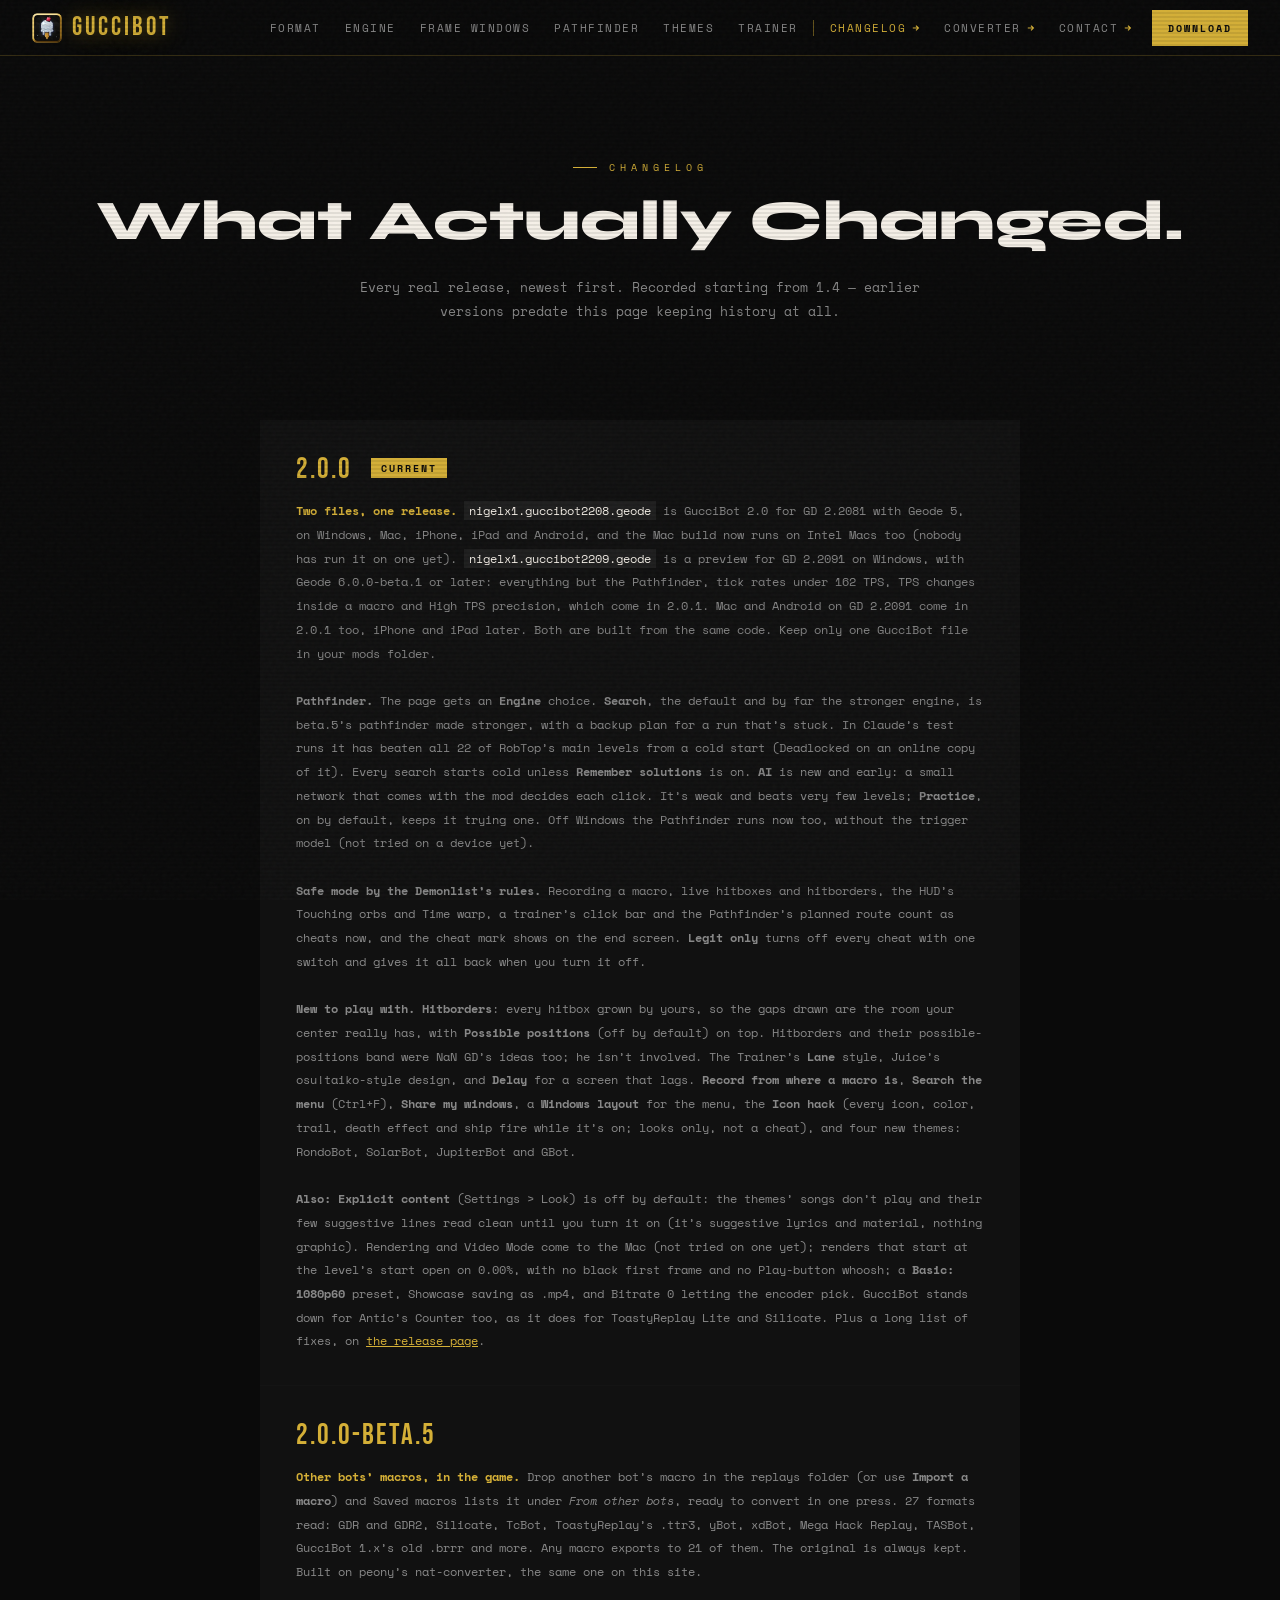
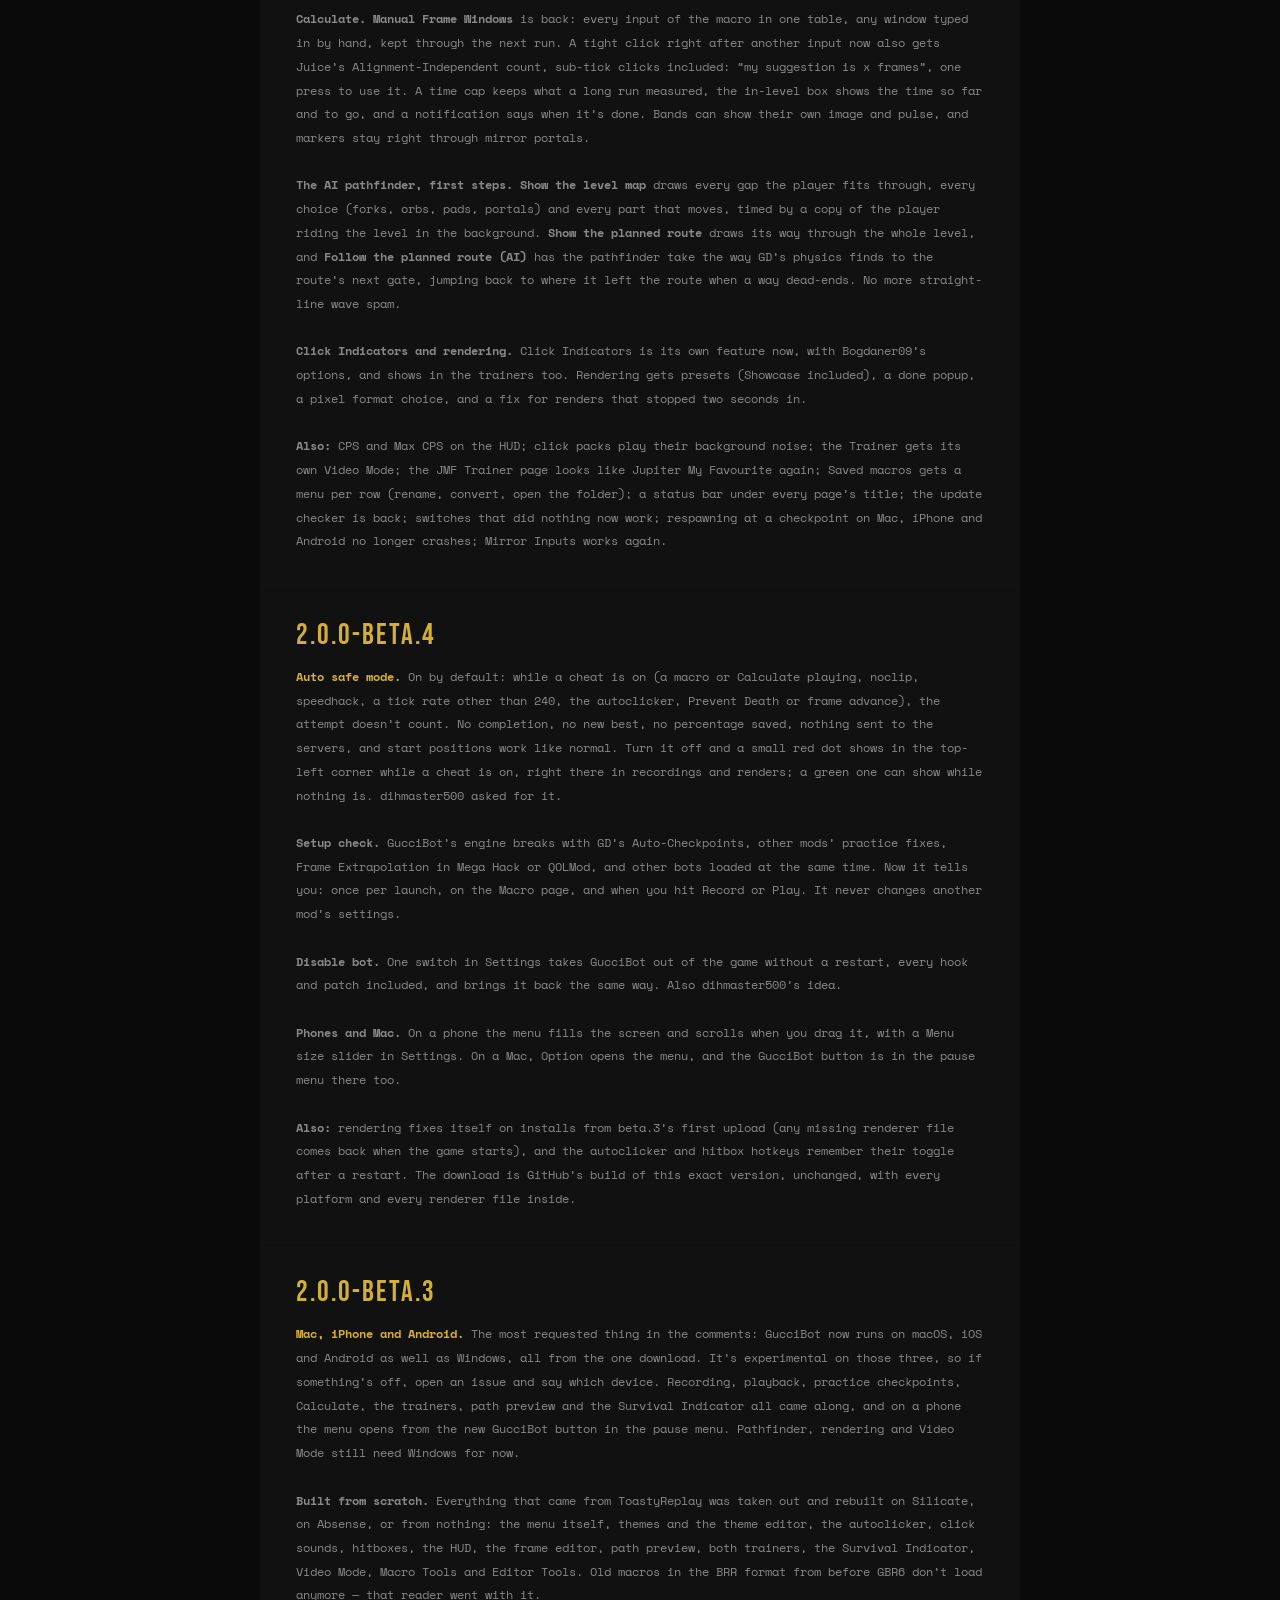
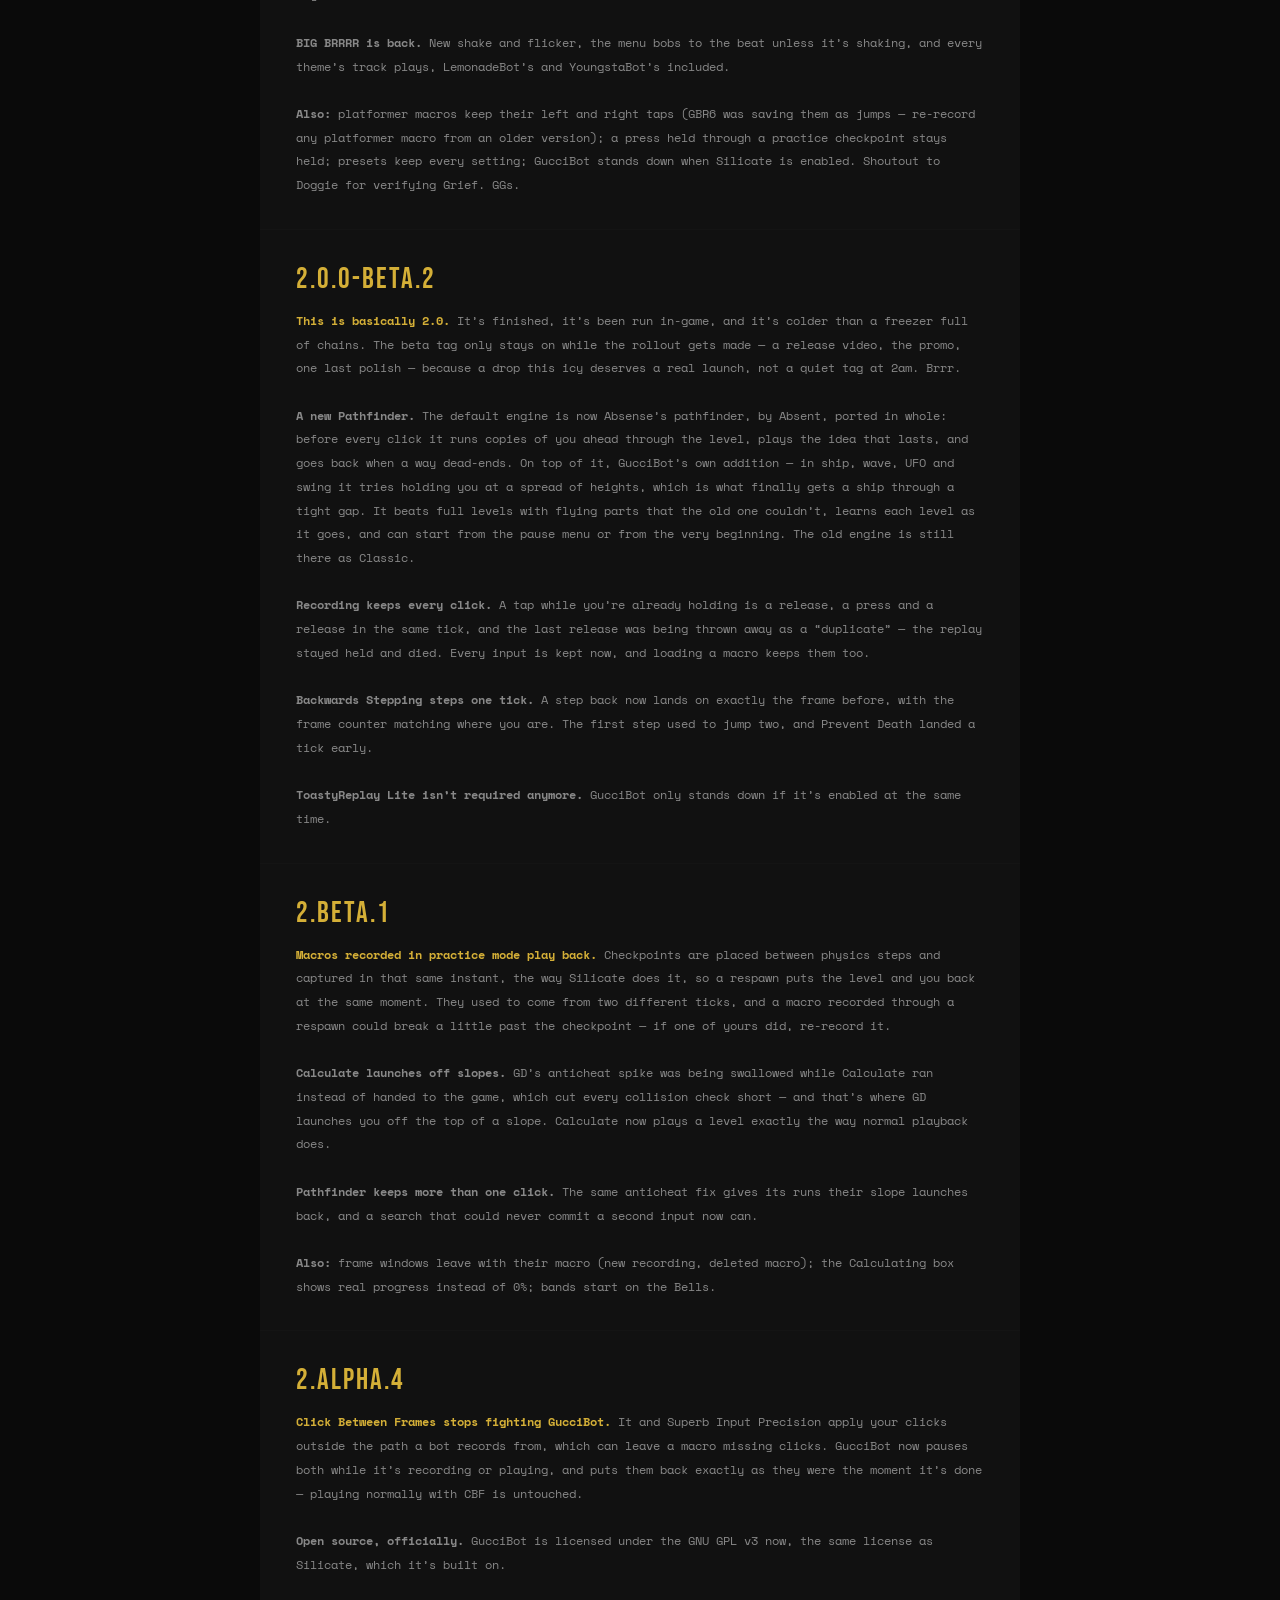
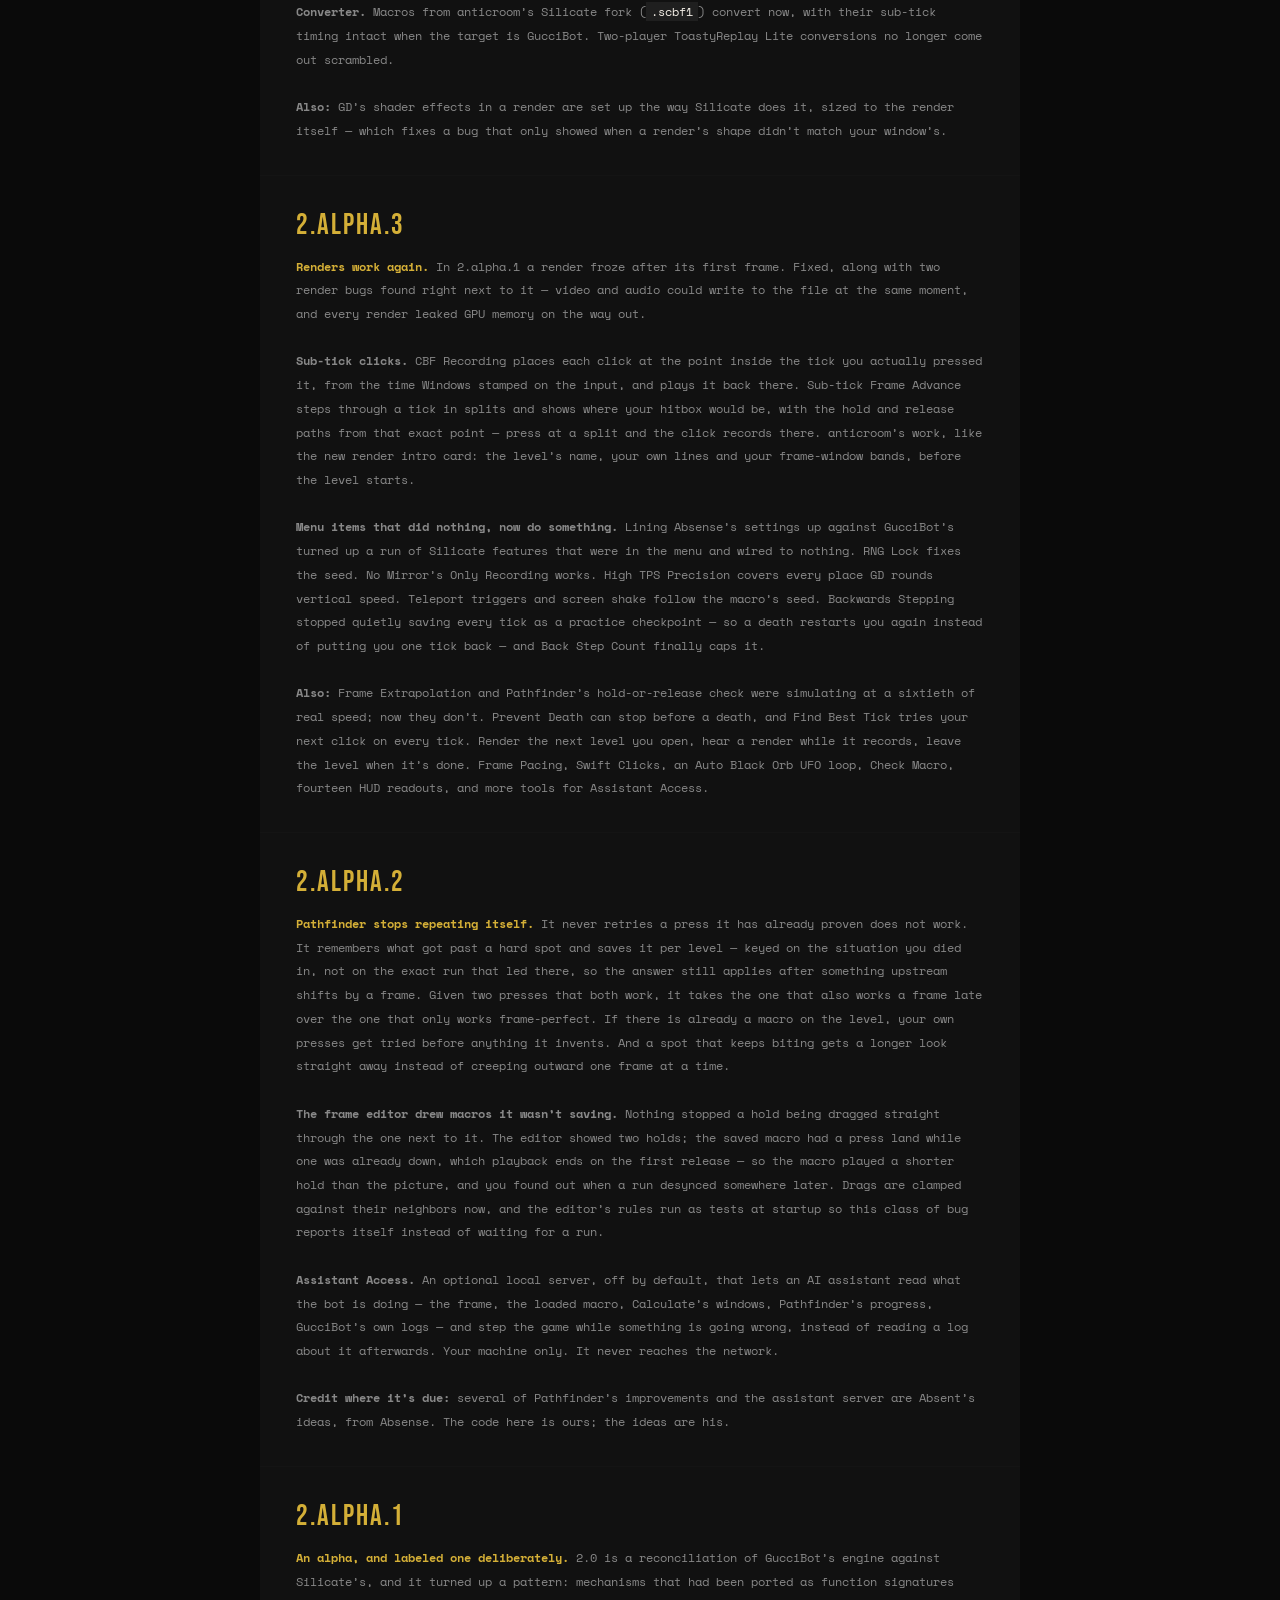
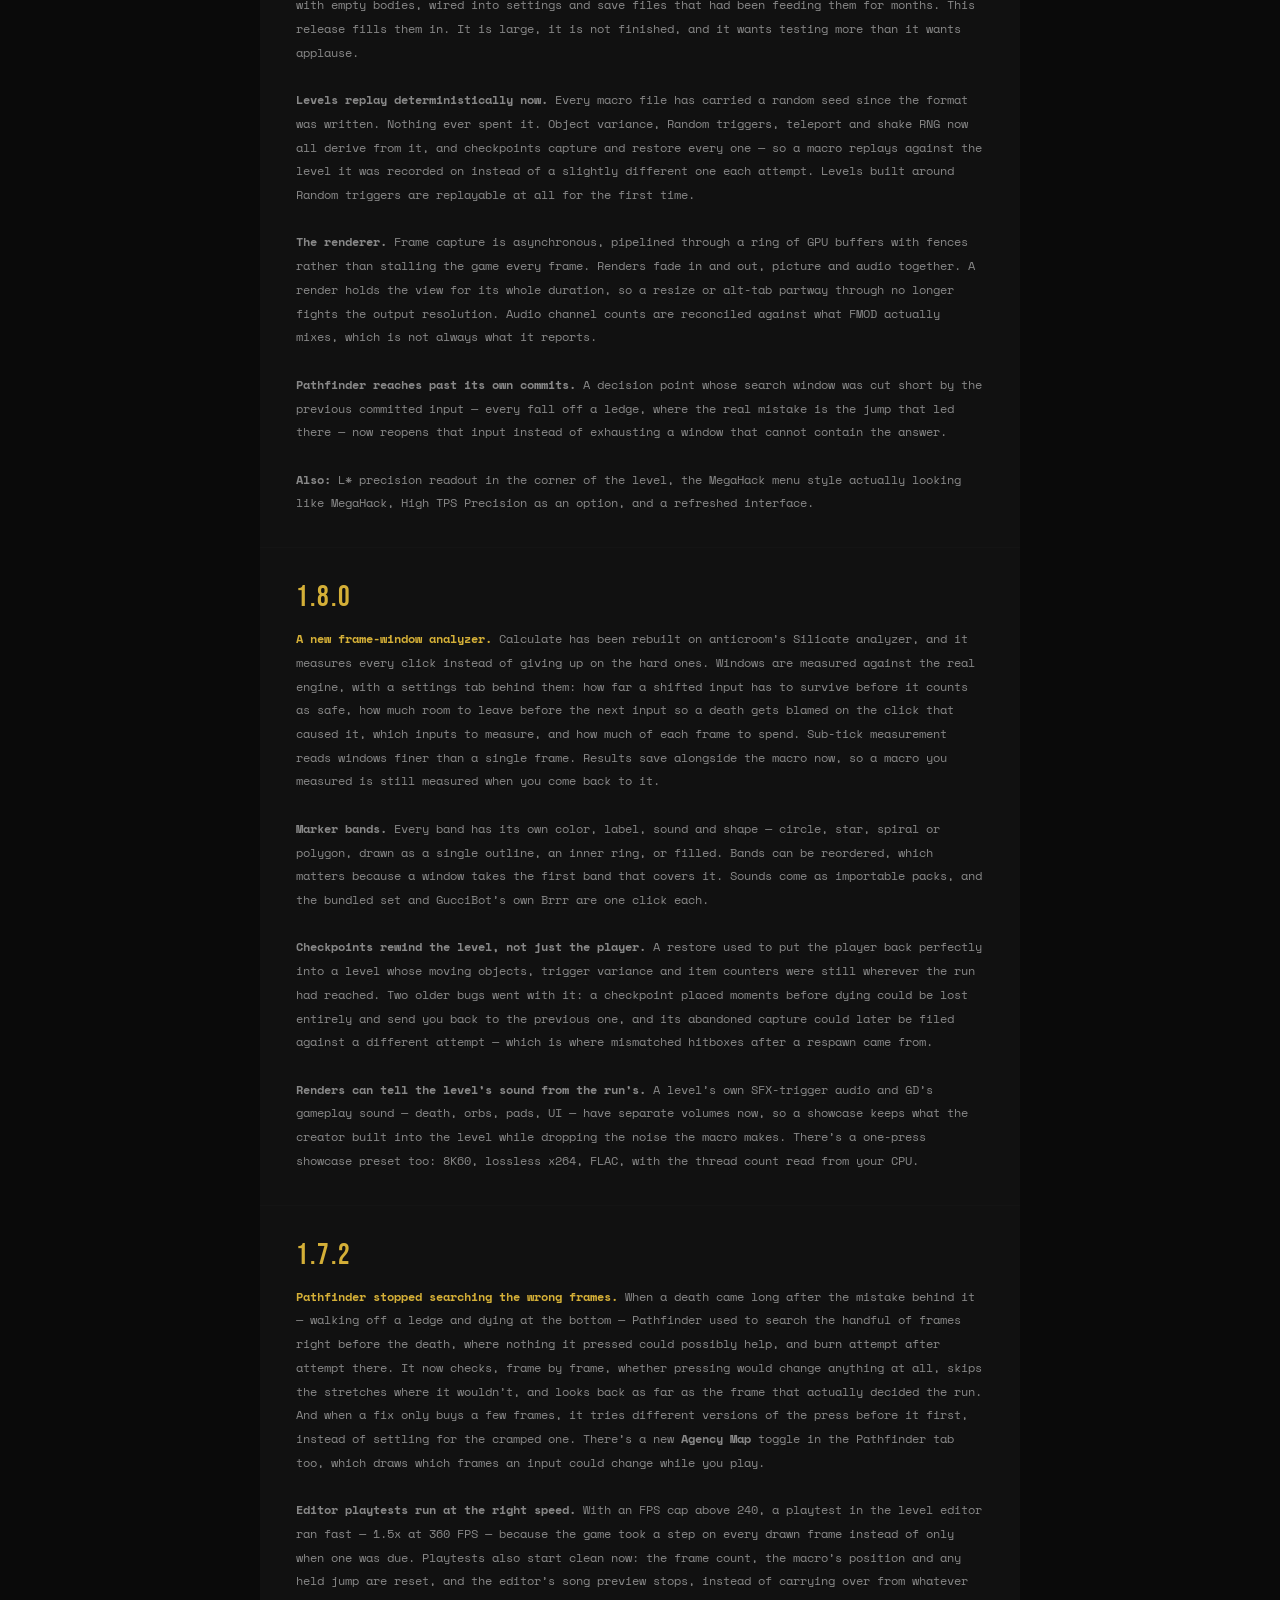
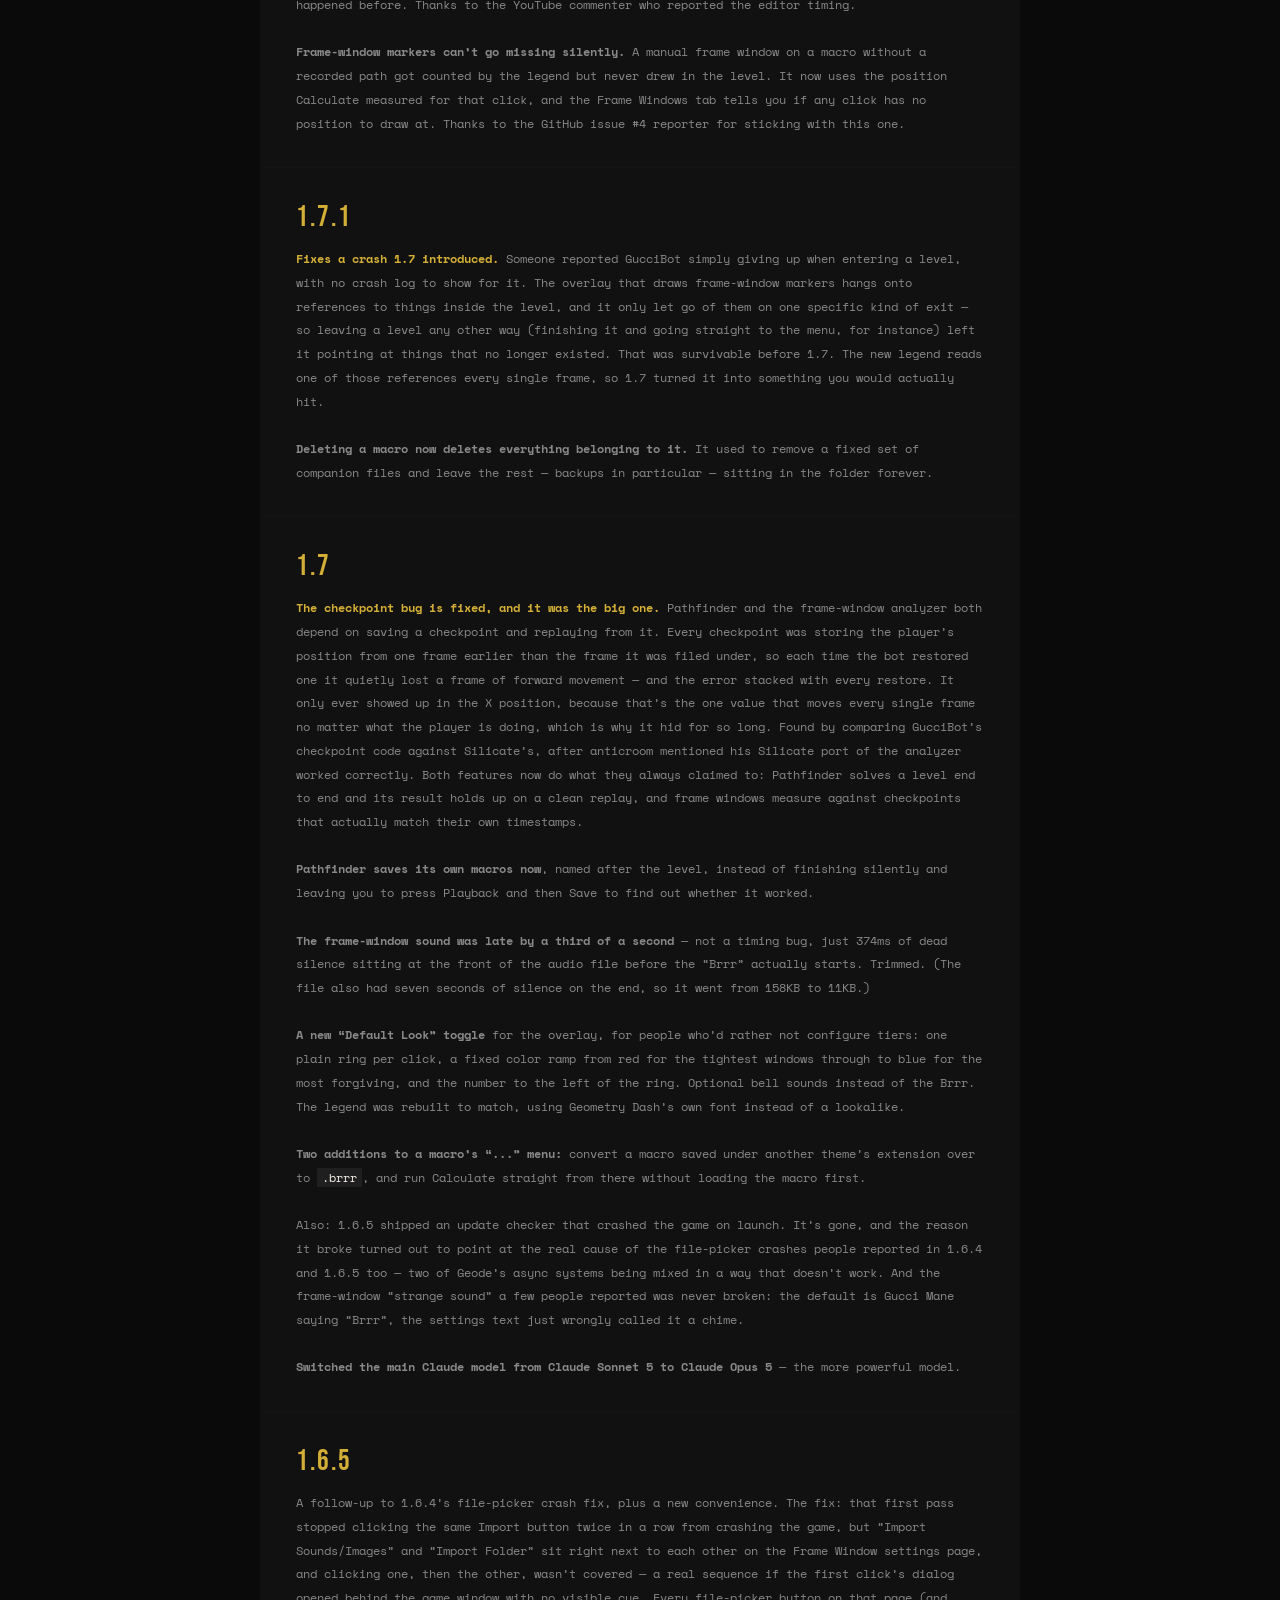
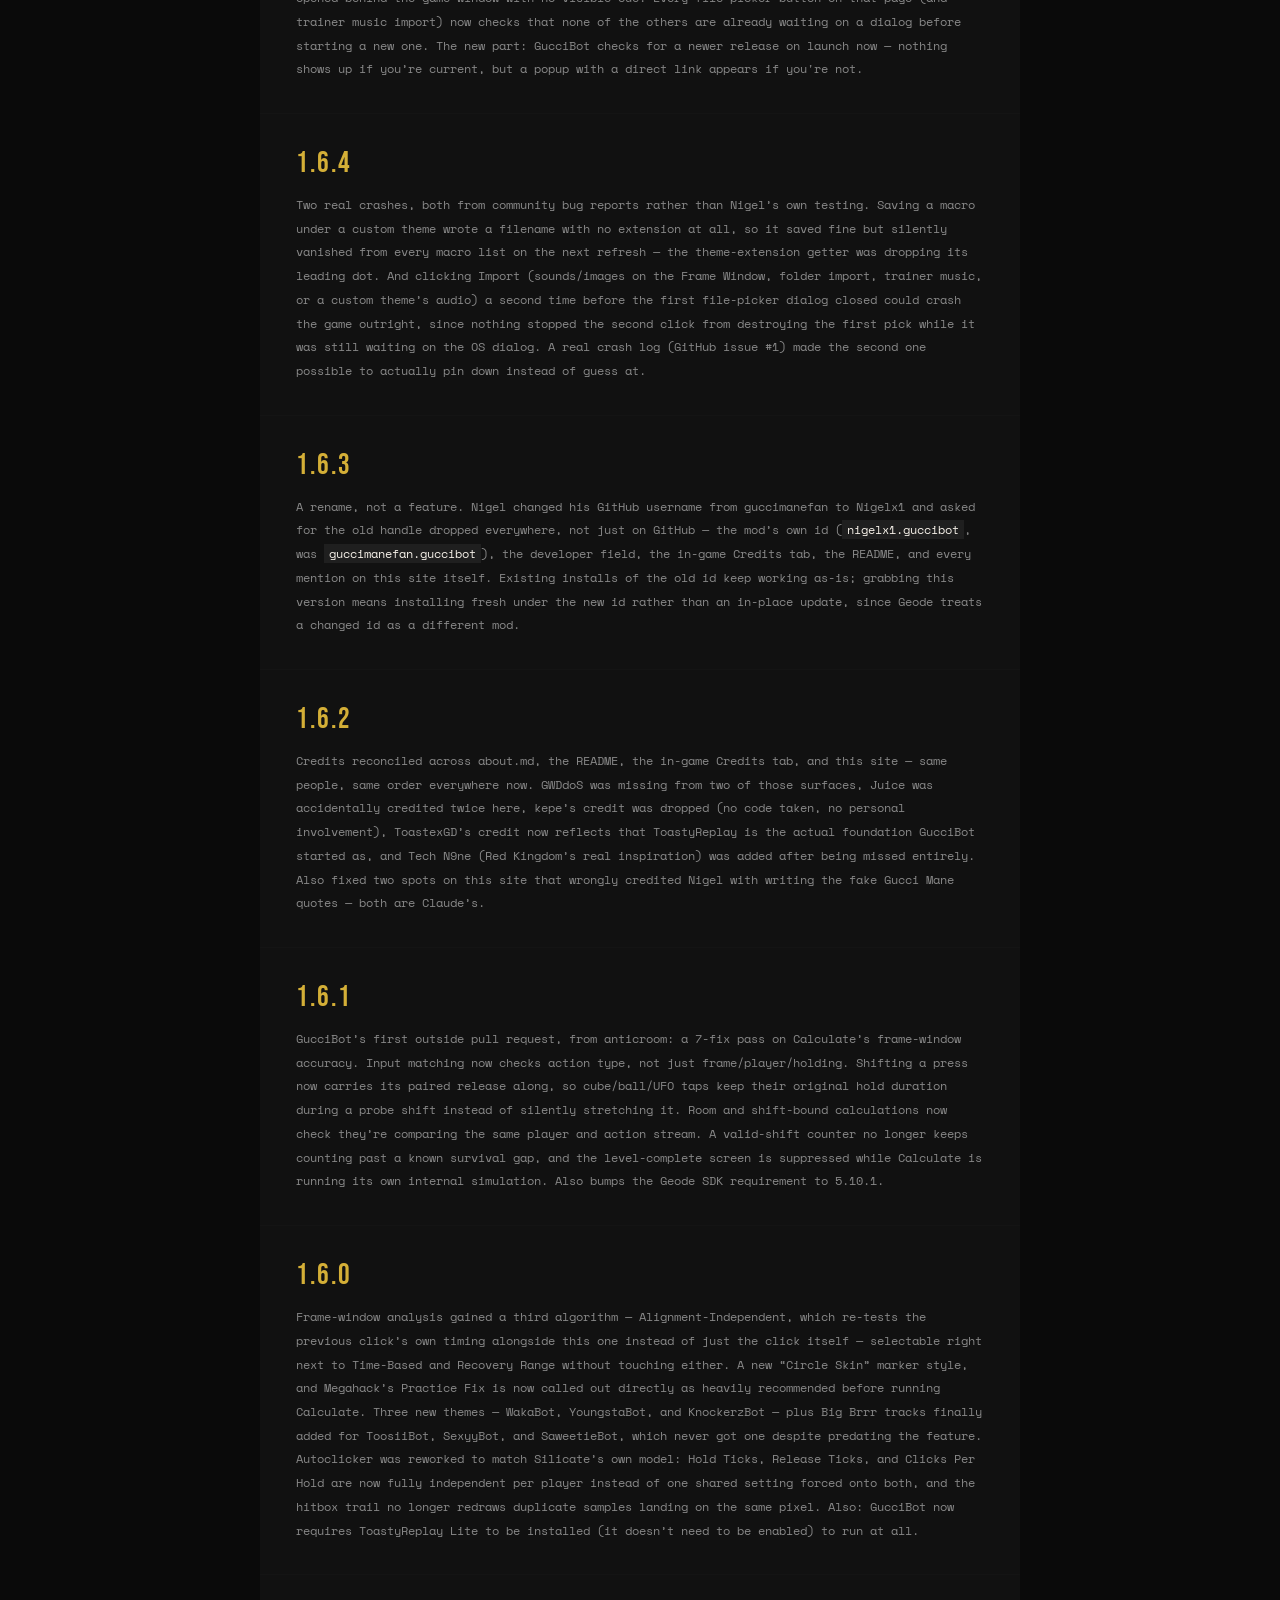
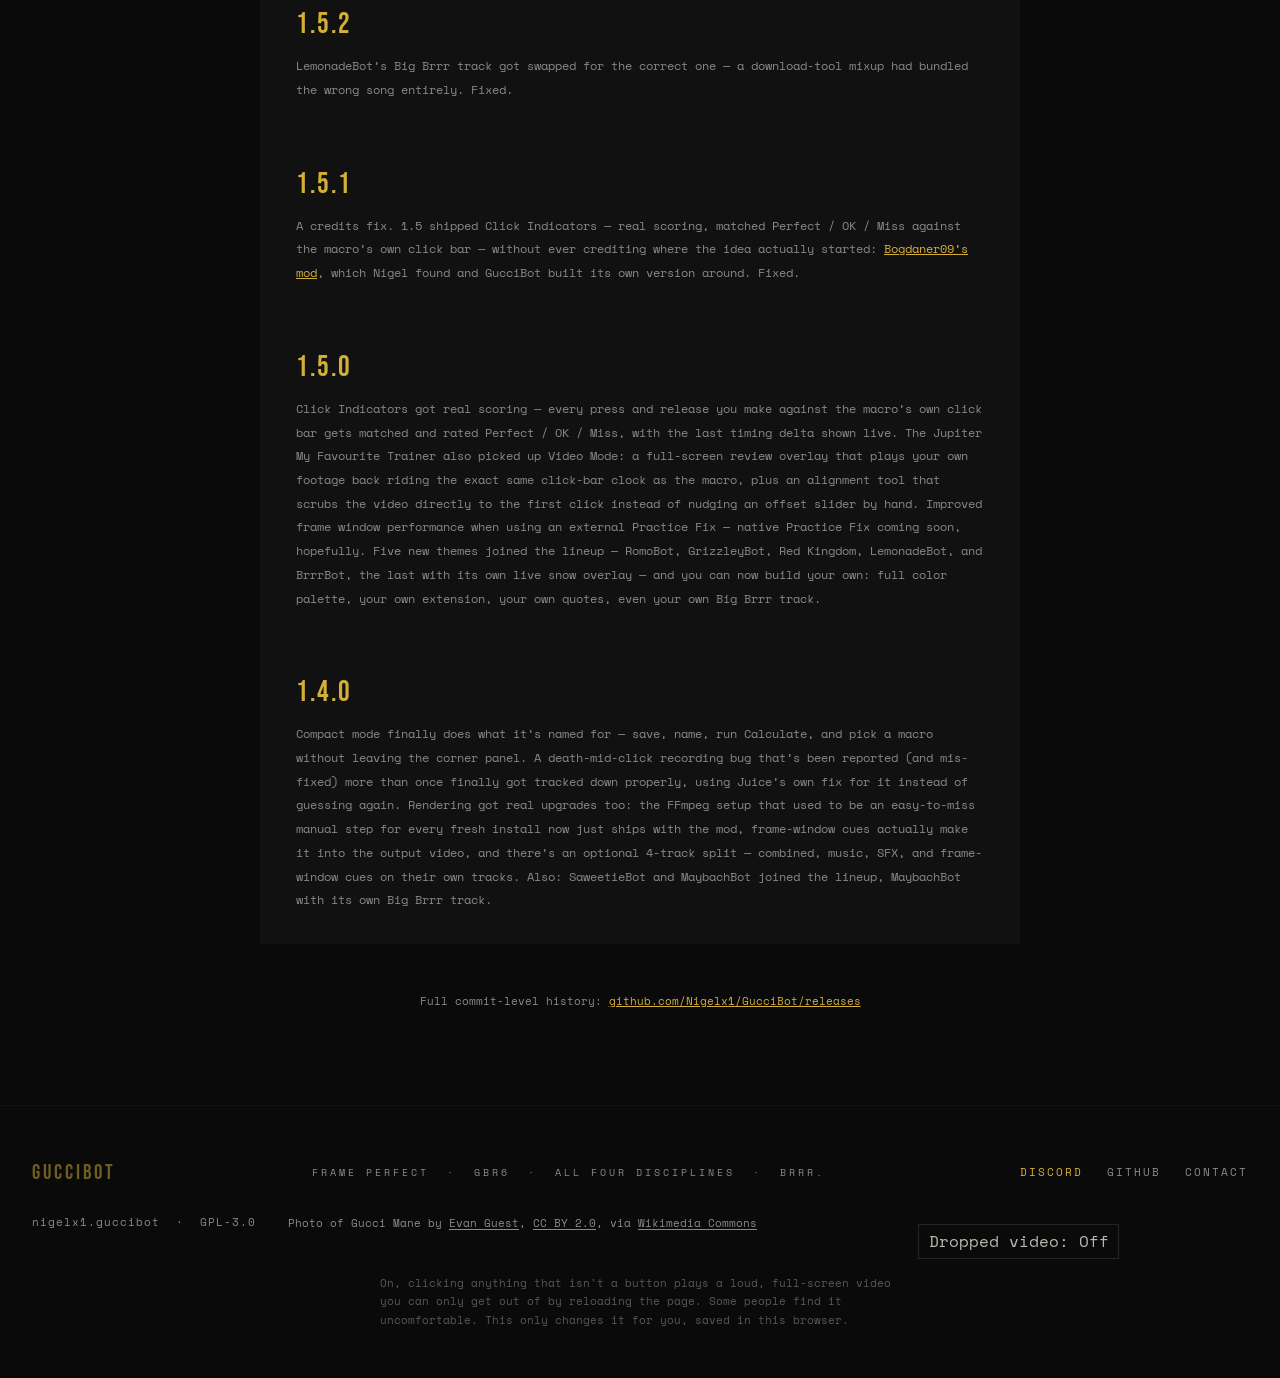
==== commit 7ae254aa: "Site: the top bar sets the three page links apart Nigel: "the first 6 options stay on the same page " ====
--- a/changelog/index.html
+++ b/changelog/index.html
@@ -27,7 +27,7 @@
 <meta name="theme-color" content="#111110">
 <link rel="preconnect" href="https://fonts.googleapis.com">
 <link href="https://fonts.googleapis.com/css2?family=Bebas+Neue&family=Space+Mono:ital,wght@0,400;0,700;1,400&family=Syne:wght@400;700;800&display=swap" rel="stylesheet">
-<link rel="stylesheet" href="/static/css/guccibot.css?v=20261123j">
+<link rel="stylesheet" href="/static/css/guccibot.css?v=20261123l">
 <style>
   /* Changelog-page-only additions -- kept separate from the shared
      stylesheet since nothing else on the site needs these. */
@@ -99,9 +99,9 @@
     <li><a href="/#pathfinder">Pathfinder</a></li>
     <li><a href="/#themes">Themes</a></li>
     <li><a href="/#trainer">Trainer</a></li>
-    <li><a href="/changelog/" aria-current="page">Changelog</a></li>
-    <li><a href="/converter/">Converter</a></li>
-    <li><a href="/contact/">Contact</a></li>
+    <li class="nav-page"><a href="/changelog/" aria-current="page">Changelog</a></li>
+    <li class="nav-page"><a href="/converter/">Converter</a></li>
+    <li class="nav-page"><a href="/contact/">Contact</a></li>
   </ul>
   <a class="nav-cta" href="/#download">Download</a>
   <button class="nav-toggle" type="button" aria-expanded="false" aria-controls="nav-links"><span class="nav-toggle-icon" aria-hidden="true"></span><span class="nav-toggle-label">Menu</span></button>
@@ -385,6 +385,6 @@
 </footer>
 
 <script src="/static/js/site-config.js?v=20261123b"></script>
-<script src="/static/js/guccibot.js?v=20261123d"></script>
+<script src="/static/js/guccibot.js?v=20261123j"></script>
 </body>
 </html>
--- a/static/css/guccibot.css
+++ b/static/css/guccibot.css
@@ -56,9 +56,11 @@
   }
 
   /* ── NAVIGATION ──
-     Nine links plus Download need about 1,150 px in one row. From 1,180 px
-     up they sit in the bar. Narrower, Download stays in the bar and the
-     rest open from the Menu button as a panel of big tap targets. Before
+     Nine links plus Download need about 1,195 px in one row (1,150 before
+     the page links got their arrows and the line before them). From
+     1,220 px up they sit in the bar (guccibot.js closes the panel there).
+     Narrower, Download stays in the bar and the rest open from the Menu
+     button as a panel of big tap targets. Before
      2026-11-01 the last links fell off the right edge at 701-1,100 px with
      no way to reach them, and phones got a 14 px tall sideways strip. */
   nav {
@@ -122,6 +124,36 @@
 
   .nav-links a:hover, .nav-links a[aria-current="page"] { color: var(--gold); }
 
+  /* The last three links open another page (Changelog, Converter,
+     Contact); the first six move down this one. A thin gold line stands
+     between the two groups, and each page link ends in a small gold
+     arrow. In the Menu panel the page links are the last row (one under
+     another on a phone), under a gold line. */
+  .nav-links li:not(.nav-page) + .nav-page {
+    position: relative;
+    margin-left: 0.5rem;
+  }
+  .nav-links li:not(.nav-page) + .nav-page::before {
+    content: '';
+    position: absolute;
+    top: 50%;
+    left: calc(-1rem - 0.5px);
+    width: 1px;
+    height: 16px;
+    margin-top: -8px;
+    background: rgba(212,175,55,0.45);
+  }
+  .nav-page a::after {
+    content: '';
+    flex: none;
+    width: 8px;
+    height: 8px;
+    margin-left: 6px;
+    background: var(--gold);
+    -webkit-mask: url("data:image/svg+xml,%3Csvg xmlns='http://www.w3.org/2000/svg' viewBox='0 0 10 10'%3E%3Cpath d='M1 5h7M5 2l3 3-3 3' fill='none' stroke='%23000' stroke-width='1.5'/%3E%3C/svg%3E") center / contain no-repeat;
+            mask: url("data:image/svg+xml,%3Csvg xmlns='http://www.w3.org/2000/svg' viewBox='0 0 10 10'%3E%3Cpath d='M1 5h7M5 2l3 3-3 3' fill='none' stroke='%23000' stroke-width='1.5'/%3E%3C/svg%3E") center / contain no-repeat;
+  }
+
   .nav-cta {
     display: inline-flex;
     align-items: center;
@@ -188,7 +220,7 @@
     cursor: default;
   }
 
-  @media (max-width: 1179px) {
+  @media (max-width: 1219px) {
     .nav-toggle { display: inline-flex; }
 
     /* Without JavaScript the Menu button can't work, so the links stay
@@ -225,6 +257,9 @@
     }
     .js .nav-links li:nth-child(3n+2) a,
     .js .nav-links li:nth-child(3n+3) a { border-left: 1px solid rgba(255,255,255,0.06); }
+    .js .nav-links li.nav-page { margin-left: 0; }
+    .js .nav-links li.nav-page::before { content: none; }
+    .js .nav-links .nav-page a { border-top-color: rgba(212,175,55,0.45); }
   }
 
   @media (max-width: 560px) {
@@ -235,6 +270,7 @@
     .nav-toggle { padding: 0 10px; gap: 8px; }
     .js .nav-links { grid-template-columns: 1fr; }
     .js .nav-links li a { border-left: 0 !important; }
+    .js .nav-links .nav-page + .nav-page a { border-top-color: rgba(255,255,255,0.06); }
   }
 
   @media (max-width: 359px) {
@@ -795,11 +831,9 @@
 
   /* The game's notes, the accent down the left side; on the card's indigo
      and edge here, as they sit on the sky (the game's tint is the lower
-     sky's own blue). */
+     sky's own blue). One note, as wide as the site's other notes. */
   .jmf-notes {
-    display: grid;
-    grid-template-columns: repeat(auto-fit, minmax(260px, 1fr));
-    gap: 14px;
+    max-width: 760px;
     margin-top: 14px;
   }
   .jmf-note {
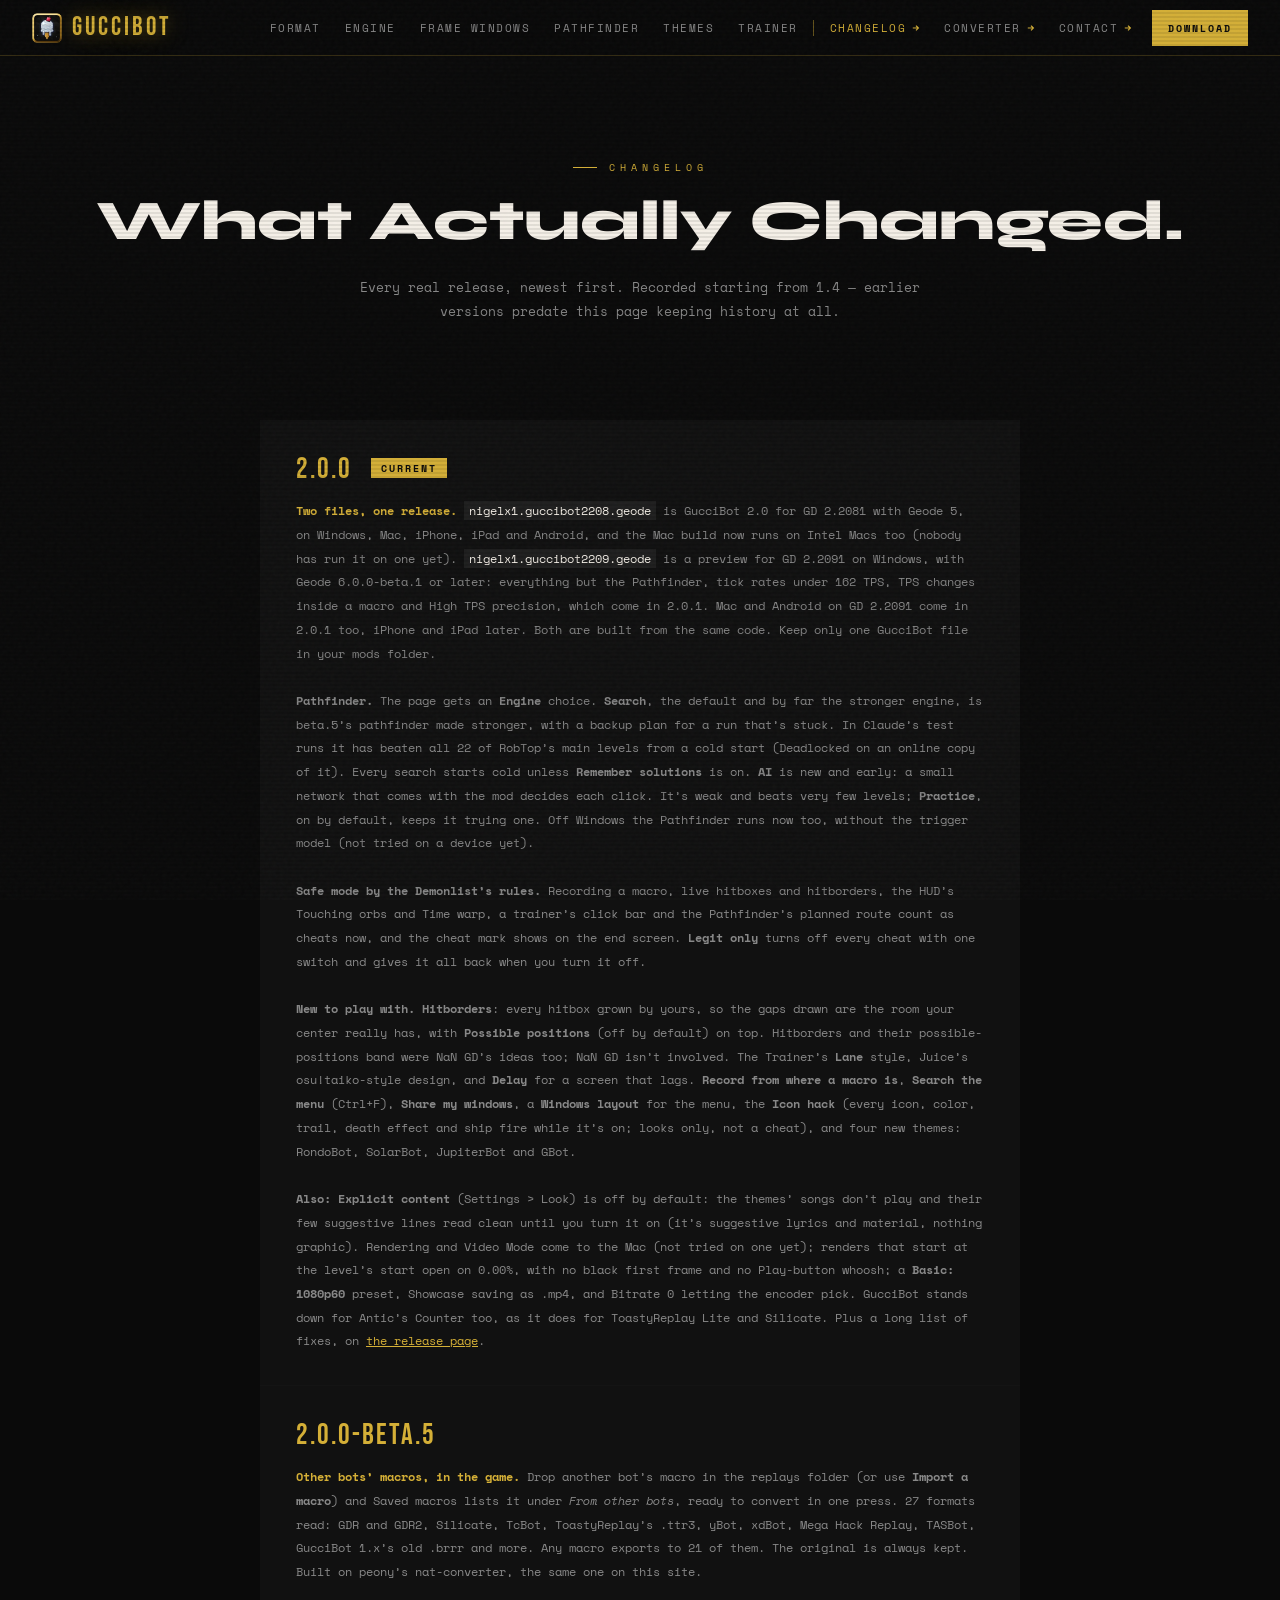
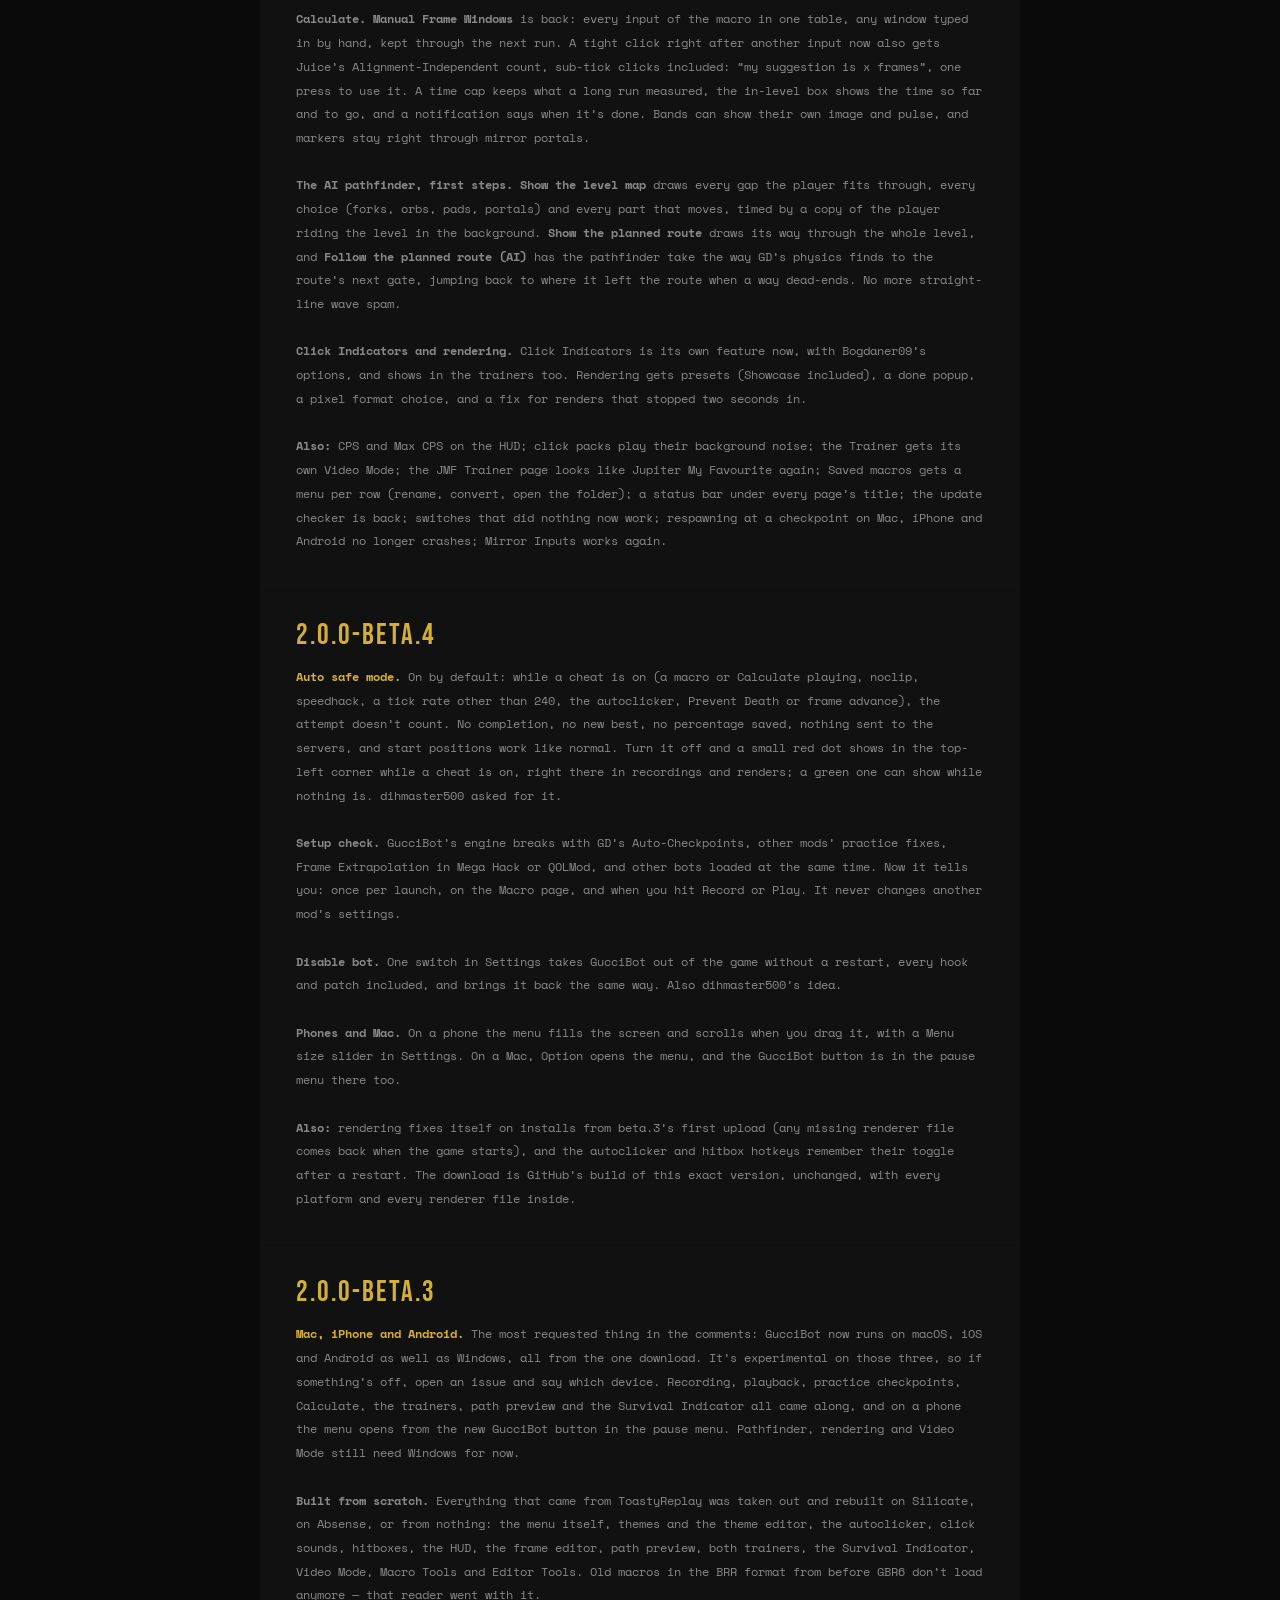
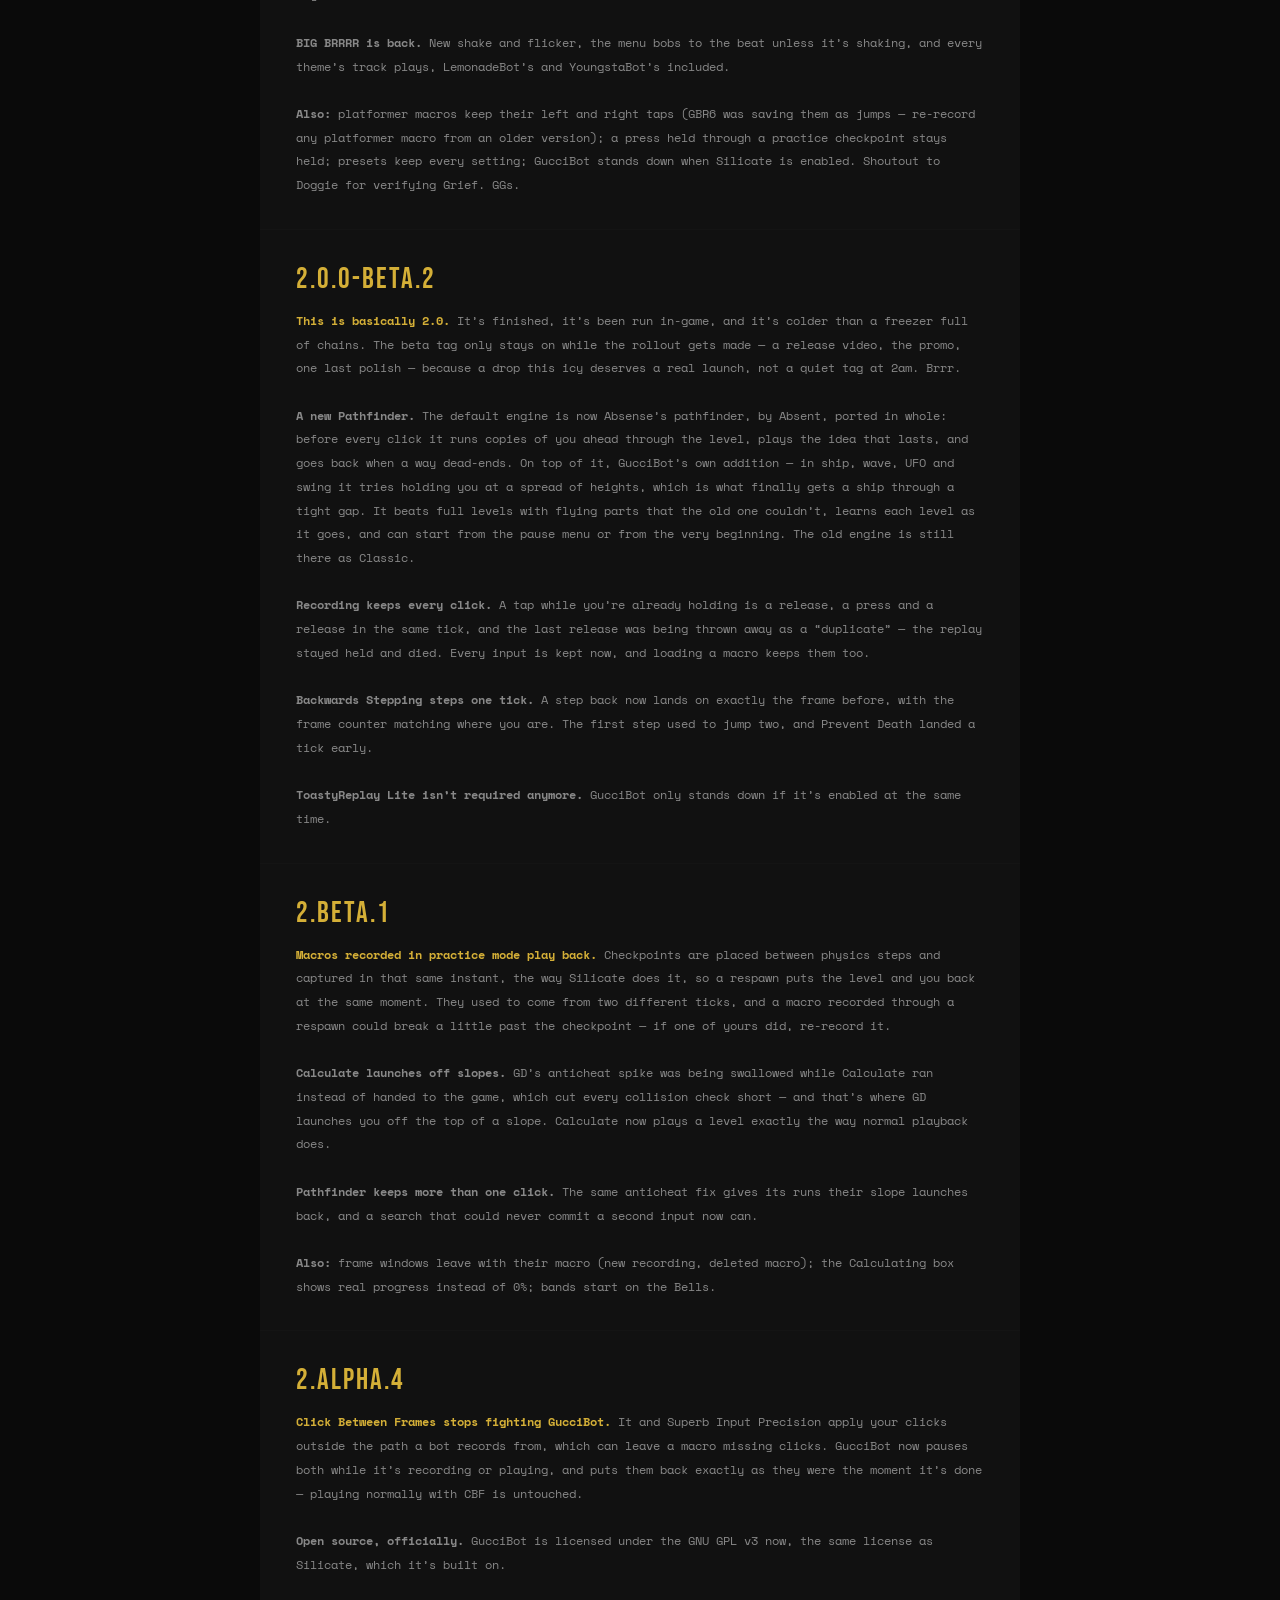
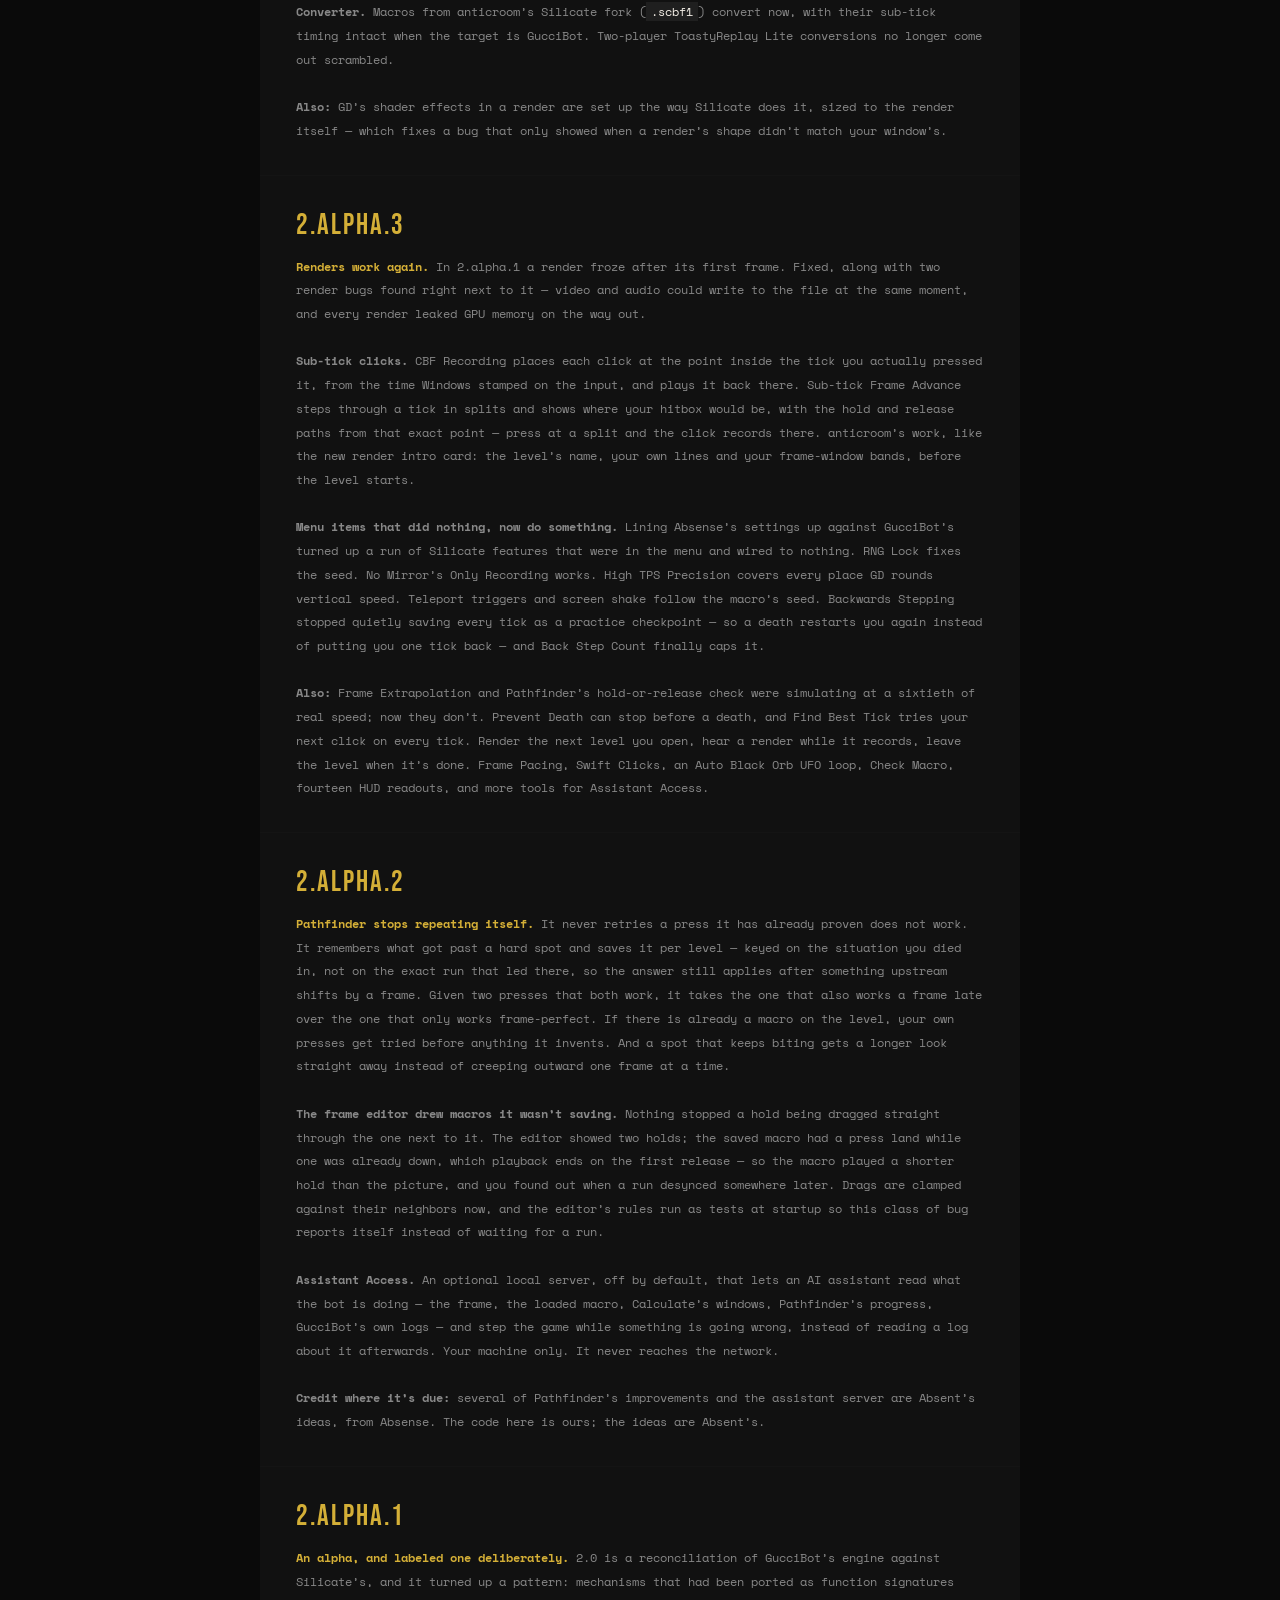
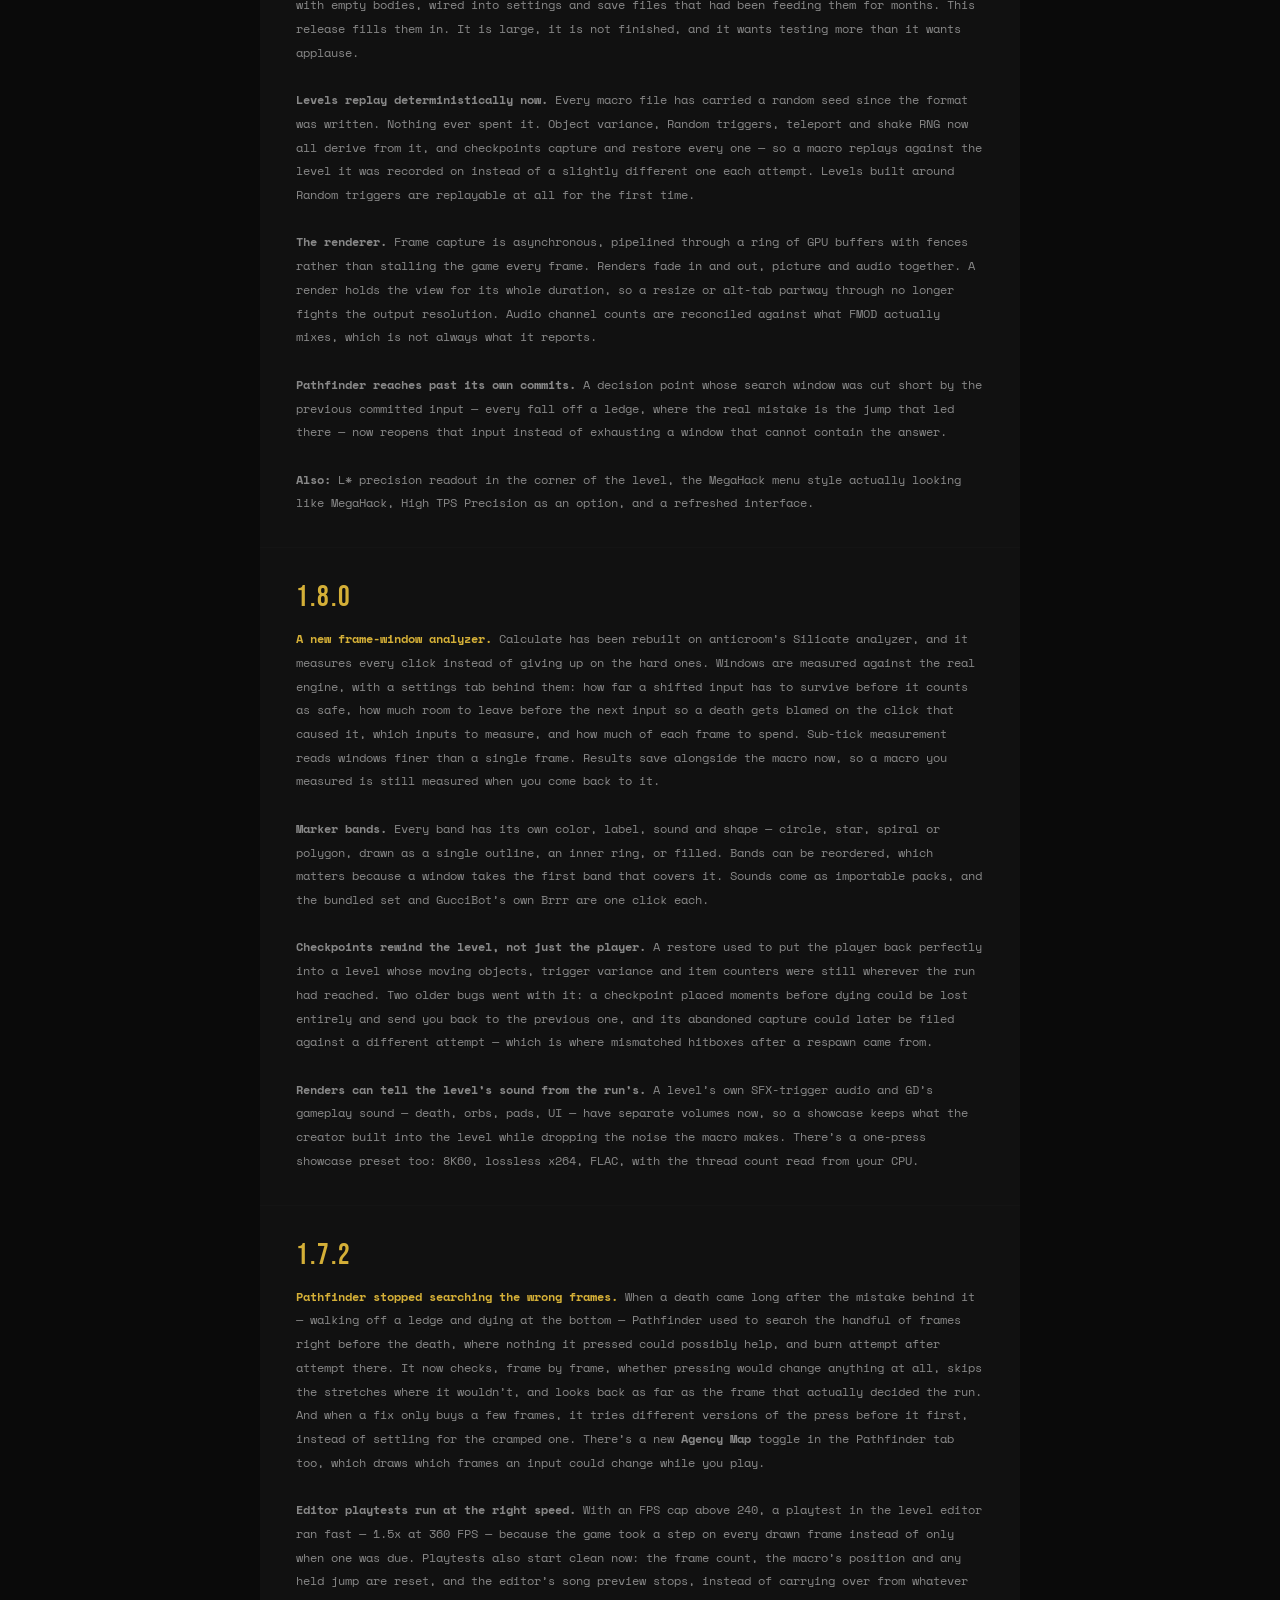
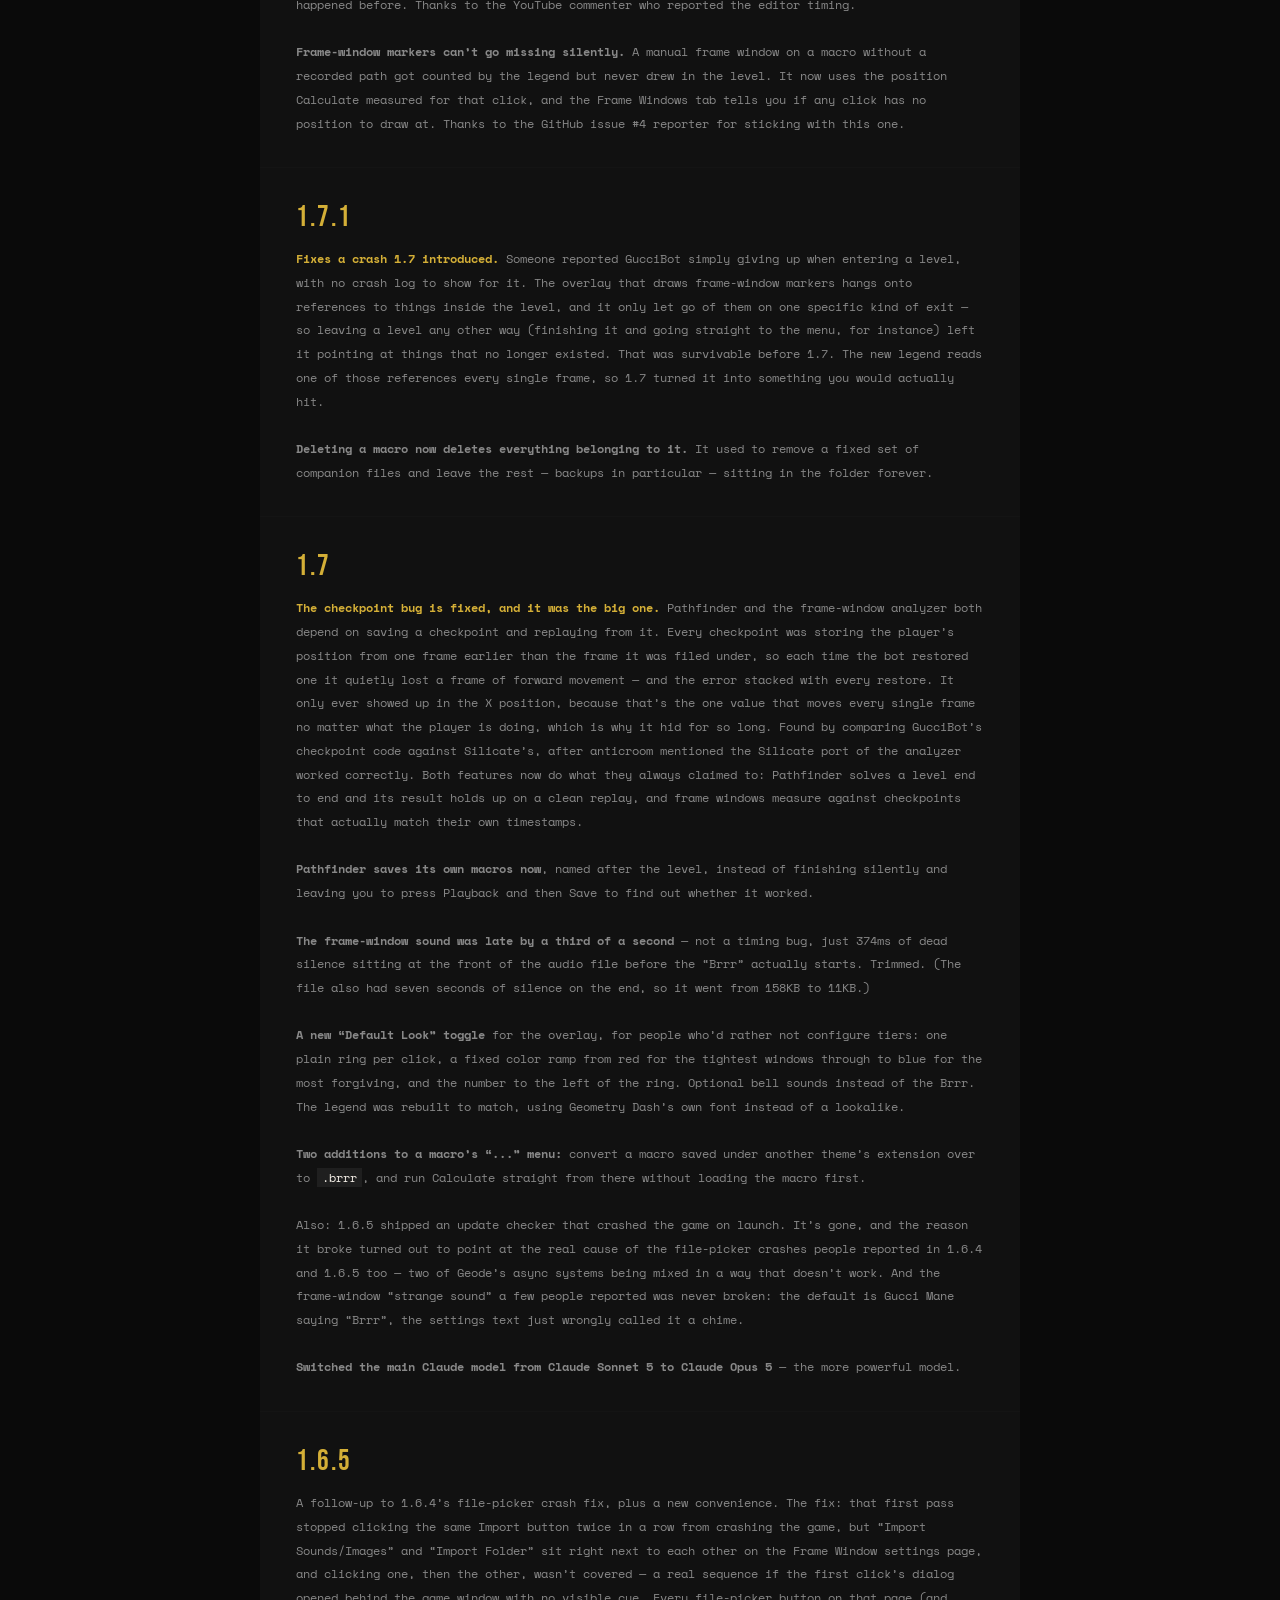
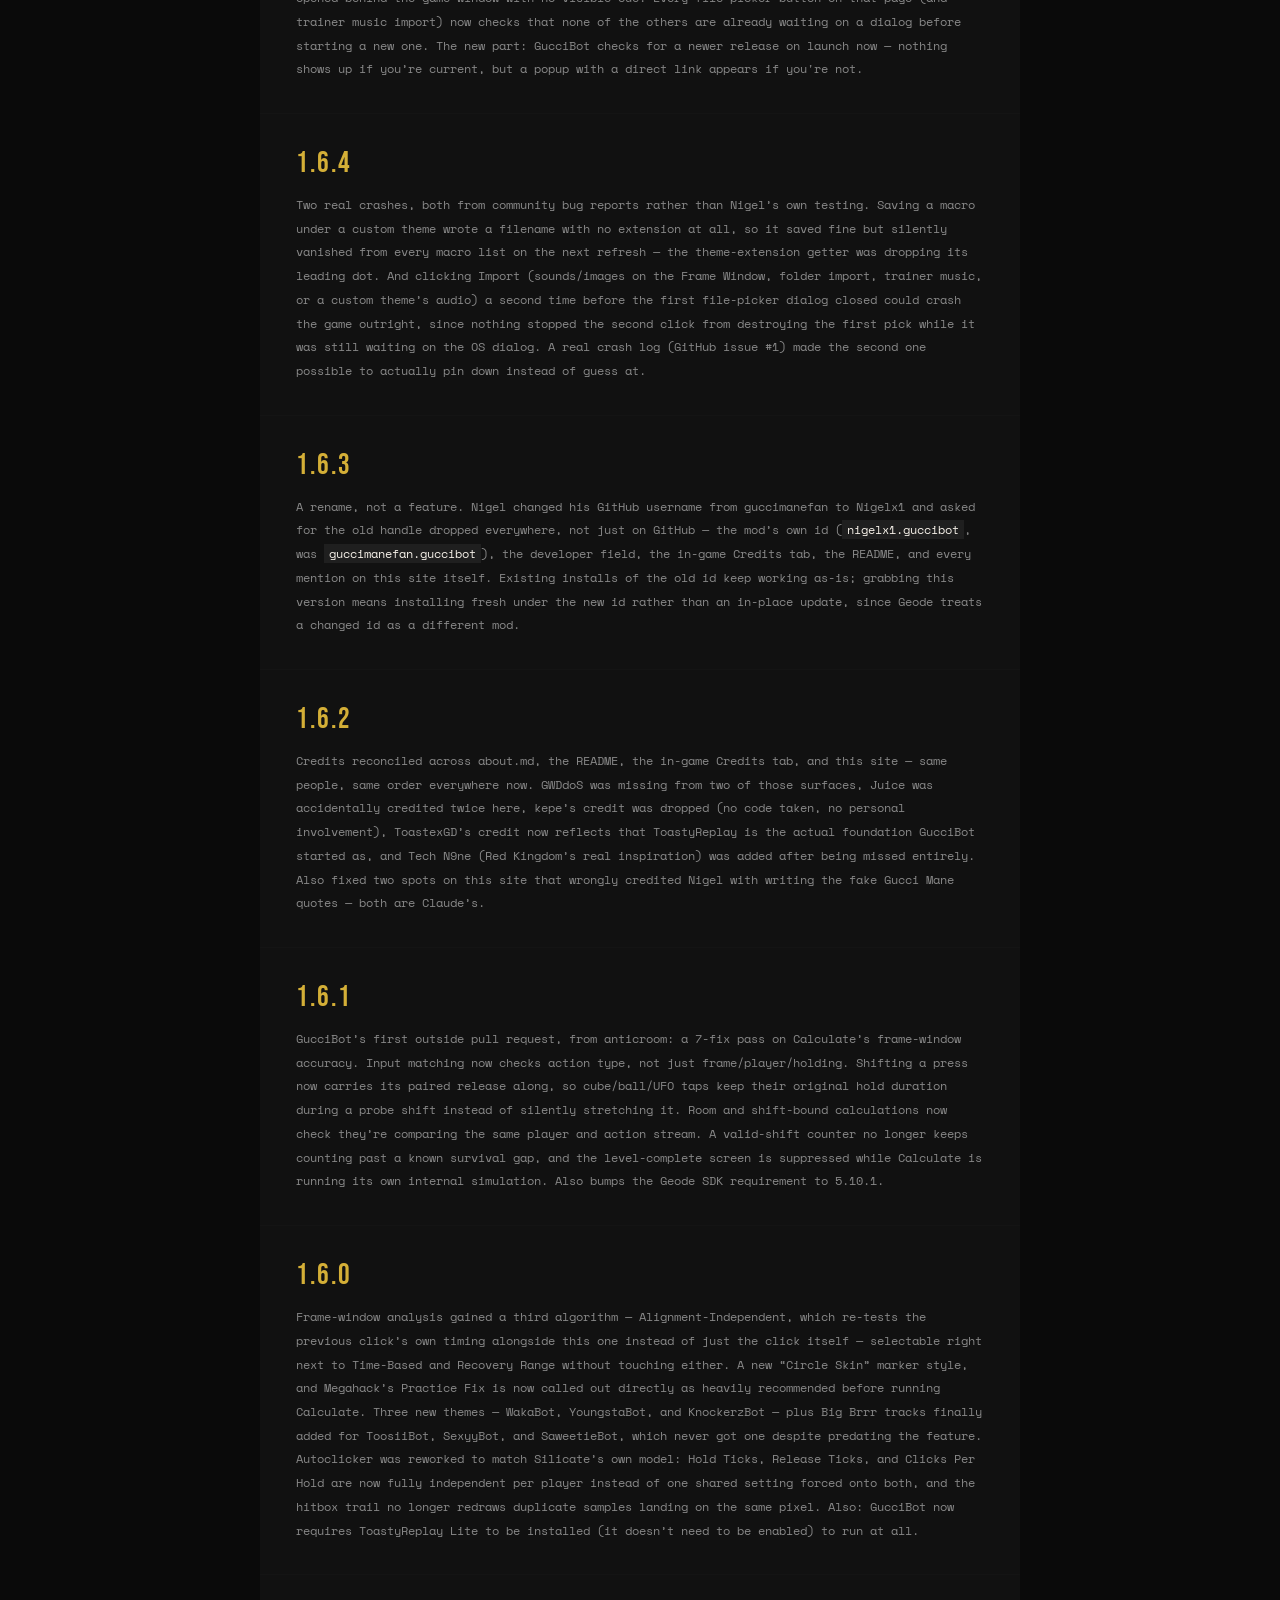
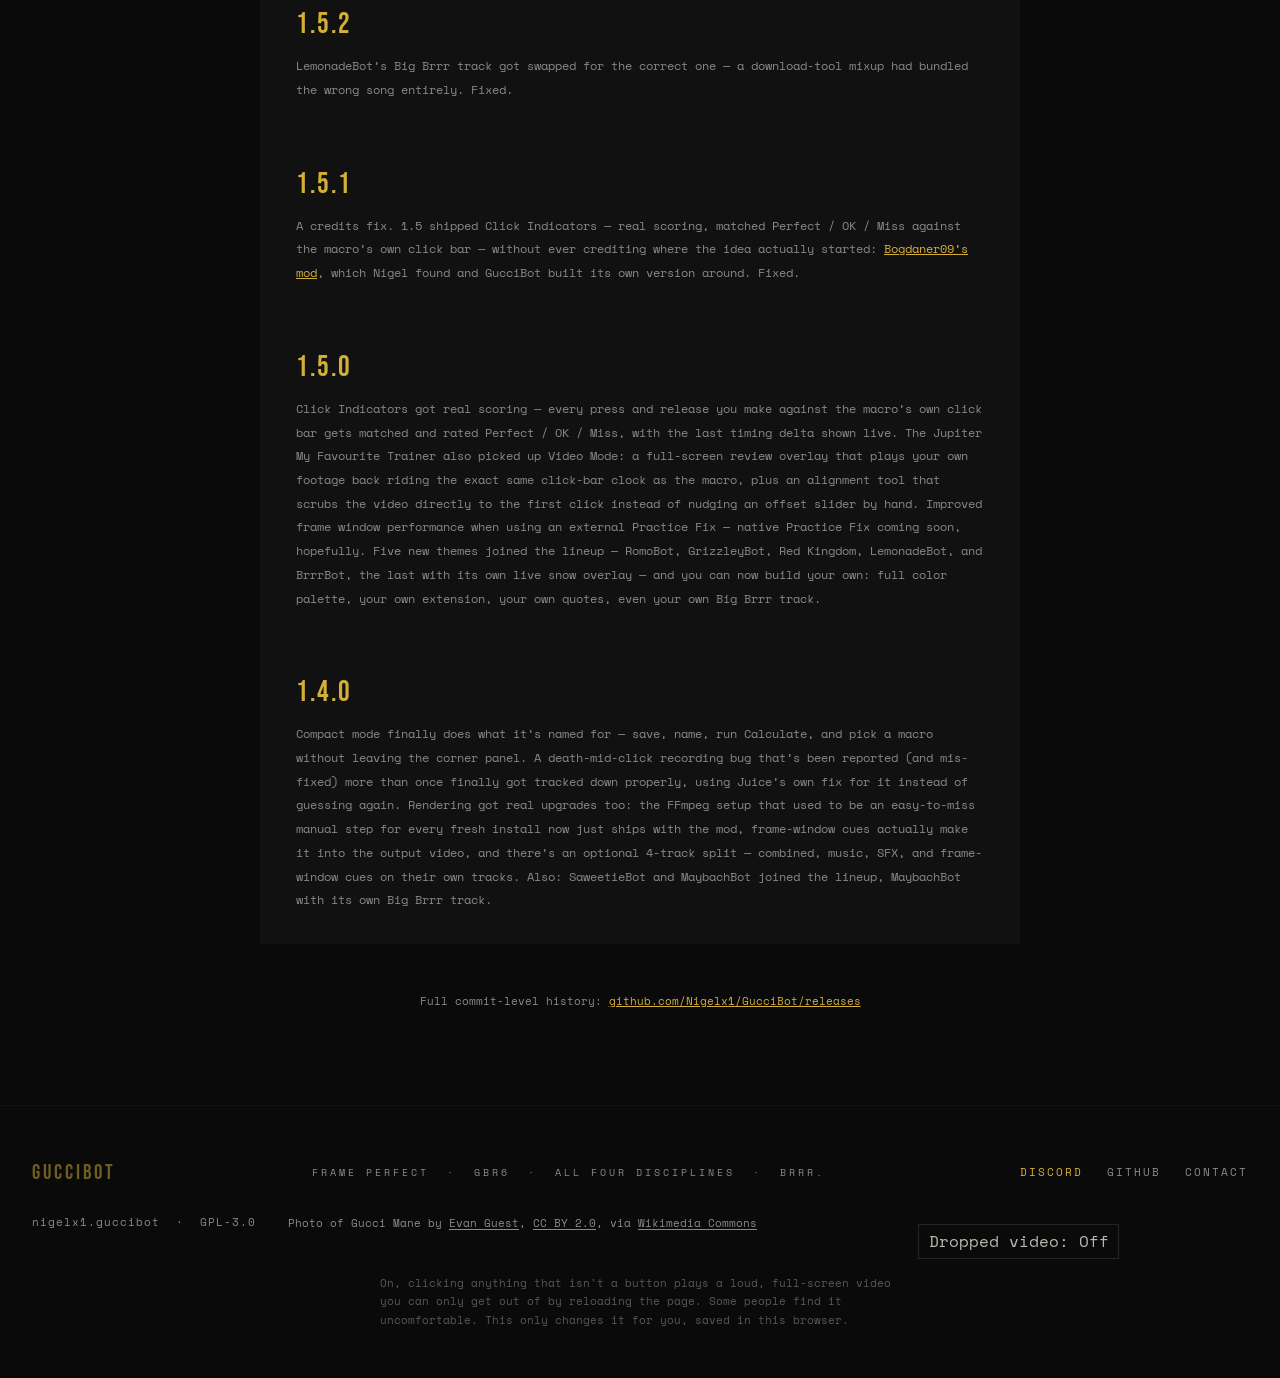
==== commit 0496f754: "Site: no he/his for anticroom, Absent and NaN GD Nigel checked the people's pronouns on 11-24 and ap" ====
--- a/changelog/index.html
+++ b/changelog/index.html
@@ -128,7 +128,7 @@
         <br><br>
         <strong>Safe mode by the Demonlist&rsquo;s rules.</strong> Recording a macro, live hitboxes and hitborders, the HUD&rsquo;s Touching orbs and Time warp, a trainer&rsquo;s click bar and the Pathfinder&rsquo;s planned route count as cheats now, and the cheat mark shows on the end screen. <strong>Legit only</strong> turns off every cheat with one switch and gives it all back when you turn it off.
         <br><br>
-        <strong>New to play with.</strong> <strong>Hitborders</strong>: every hitbox grown by yours, so the gaps drawn are the room your center really has, with <strong>Possible positions</strong> (off by default) on top. Hitborders and their possible-positions band were NaN GD&rsquo;s ideas too; he isn&rsquo;t involved. The Trainer&rsquo;s <strong>Lane</strong> style, Juice&rsquo;s osu!taiko-style design, and <strong>Delay</strong> for a screen that lags. <strong>Record from where a macro is</strong>, <strong>Search the menu</strong> (Ctrl+F), <strong>Share my windows</strong>, a <strong>Windows layout</strong> for the menu, the <strong>Icon hack</strong> (every icon, color, trail, death effect and ship fire while it&rsquo;s on; looks only, not a cheat), and four new themes: RondoBot, SolarBot, JupiterBot and GBot.
+        <strong>New to play with.</strong> <strong>Hitborders</strong>: every hitbox grown by yours, so the gaps drawn are the room your center really has, with <strong>Possible positions</strong> (off by default) on top. Hitborders and their possible-positions band were NaN GD&rsquo;s ideas too; NaN GD isn&rsquo;t involved. The Trainer&rsquo;s <strong>Lane</strong> style, Juice&rsquo;s osu!taiko-style design, and <strong>Delay</strong> for a screen that lags. <strong>Record from where a macro is</strong>, <strong>Search the menu</strong> (Ctrl+F), <strong>Share my windows</strong>, a <strong>Windows layout</strong> for the menu, the <strong>Icon hack</strong> (every icon, color, trail, death effect and ship fire while it&rsquo;s on; looks only, not a cheat), and four new themes: RondoBot, SolarBot, JupiterBot and GBot.
         <br><br>
         <strong>Also:</strong> <strong>Explicit content</strong> (Settings &gt; Look) is off by default: the themes&rsquo; songs don&rsquo;t play and their few suggestive lines read clean until you turn it on (it&rsquo;s suggestive lyrics and material, nothing graphic). Rendering and Video Mode come to the Mac (not tried on one yet); renders that start at the level&rsquo;s start open on 0.00%, with no black first frame and no Play-button whoosh; a <strong>Basic: 1080p60</strong> preset, Showcase saving as .mp4, and Bitrate 0 letting the encoder pick. GucciBot stands down for Antic&rsquo;s Counter too, as it does for ToastyReplay Lite and Silicate. Plus a long list of fixes, on <a href="https://github.com/Nigelx1/GucciBot/releases/tag/v2.0.0">the release page</a>.
       </div>
@@ -240,7 +240,7 @@
         <br><br>
         <strong>Assistant Access.</strong> An optional local server, off by default, that lets an AI assistant read what the bot is doing &mdash; the frame, the loaded macro, Calculate&rsquo;s windows, Pathfinder&rsquo;s progress, GucciBot&rsquo;s own logs &mdash; and step the game while something is going wrong, instead of reading a log about it afterwards. Your machine only. It never reaches the network.
         <br><br>
-        <strong>Credit where it&rsquo;s due:</strong> several of Pathfinder&rsquo;s improvements and the assistant server are Absent&rsquo;s ideas, from Absense. The code here is ours; the ideas are his.
+        <strong>Credit where it&rsquo;s due:</strong> several of Pathfinder&rsquo;s improvements and the assistant server are Absent&rsquo;s ideas, from Absense. The code here is ours; the ideas are Absent&rsquo;s.
       </div>
     </div>
 
@@ -295,7 +295,7 @@
     <div class="changelog-entry">
       <div class="changelog-version">1.7</div>
       <div class="changelog-body">
-        <strong style="color:var(--gold)">The checkpoint bug is fixed, and it was the big one.</strong> Pathfinder and the frame-window analyzer both depend on saving a checkpoint and replaying from it. Every checkpoint was storing the player&rsquo;s position from one frame earlier than the frame it was filed under, so each time the bot restored one it quietly lost a frame of forward movement &mdash; and the error stacked with every restore. It only ever showed up in the X position, because that&rsquo;s the one value that moves every single frame no matter what the player is doing, which is why it hid for so long. Found by comparing GucciBot&rsquo;s checkpoint code against Silicate&rsquo;s, after anticroom mentioned his Silicate port of the analyzer worked correctly. Both features now do what they always claimed to: Pathfinder solves a level end to end and its result holds up on a clean replay, and frame windows measure against checkpoints that actually match their own timestamps.
+        <strong style="color:var(--gold)">The checkpoint bug is fixed, and it was the big one.</strong> Pathfinder and the frame-window analyzer both depend on saving a checkpoint and replaying from it. Every checkpoint was storing the player&rsquo;s position from one frame earlier than the frame it was filed under, so each time the bot restored one it quietly lost a frame of forward movement &mdash; and the error stacked with every restore. It only ever showed up in the X position, because that&rsquo;s the one value that moves every single frame no matter what the player is doing, which is why it hid for so long. Found by comparing GucciBot&rsquo;s checkpoint code against Silicate&rsquo;s, after anticroom mentioned the Silicate port of the analyzer worked correctly. Both features now do what they always claimed to: Pathfinder solves a level end to end and its result holds up on a clean replay, and frame windows measure against checkpoints that actually match their own timestamps.
         <br><br>
         <strong>Pathfinder saves its own macros now</strong>, named after the level, instead of finishing silently and leaving you to press Playback and then Save to find out whether it worked.
         <br><br>
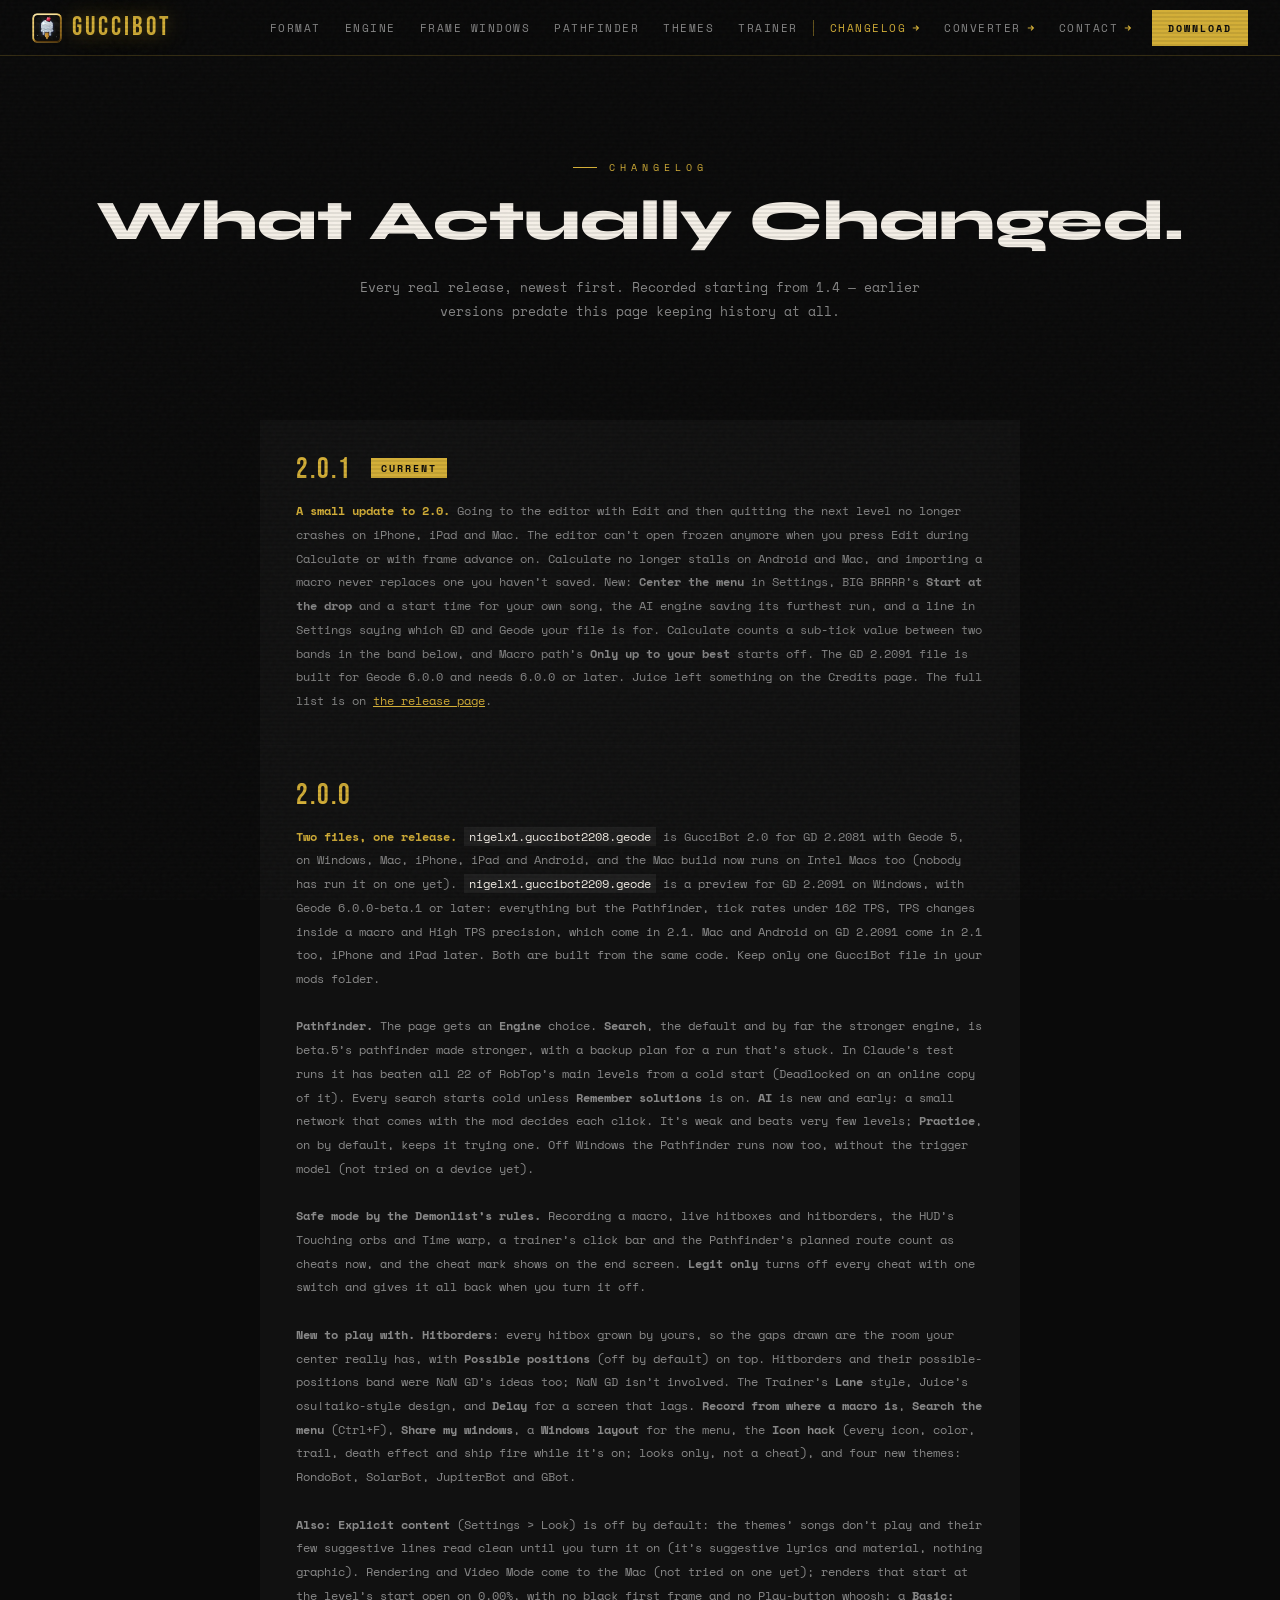
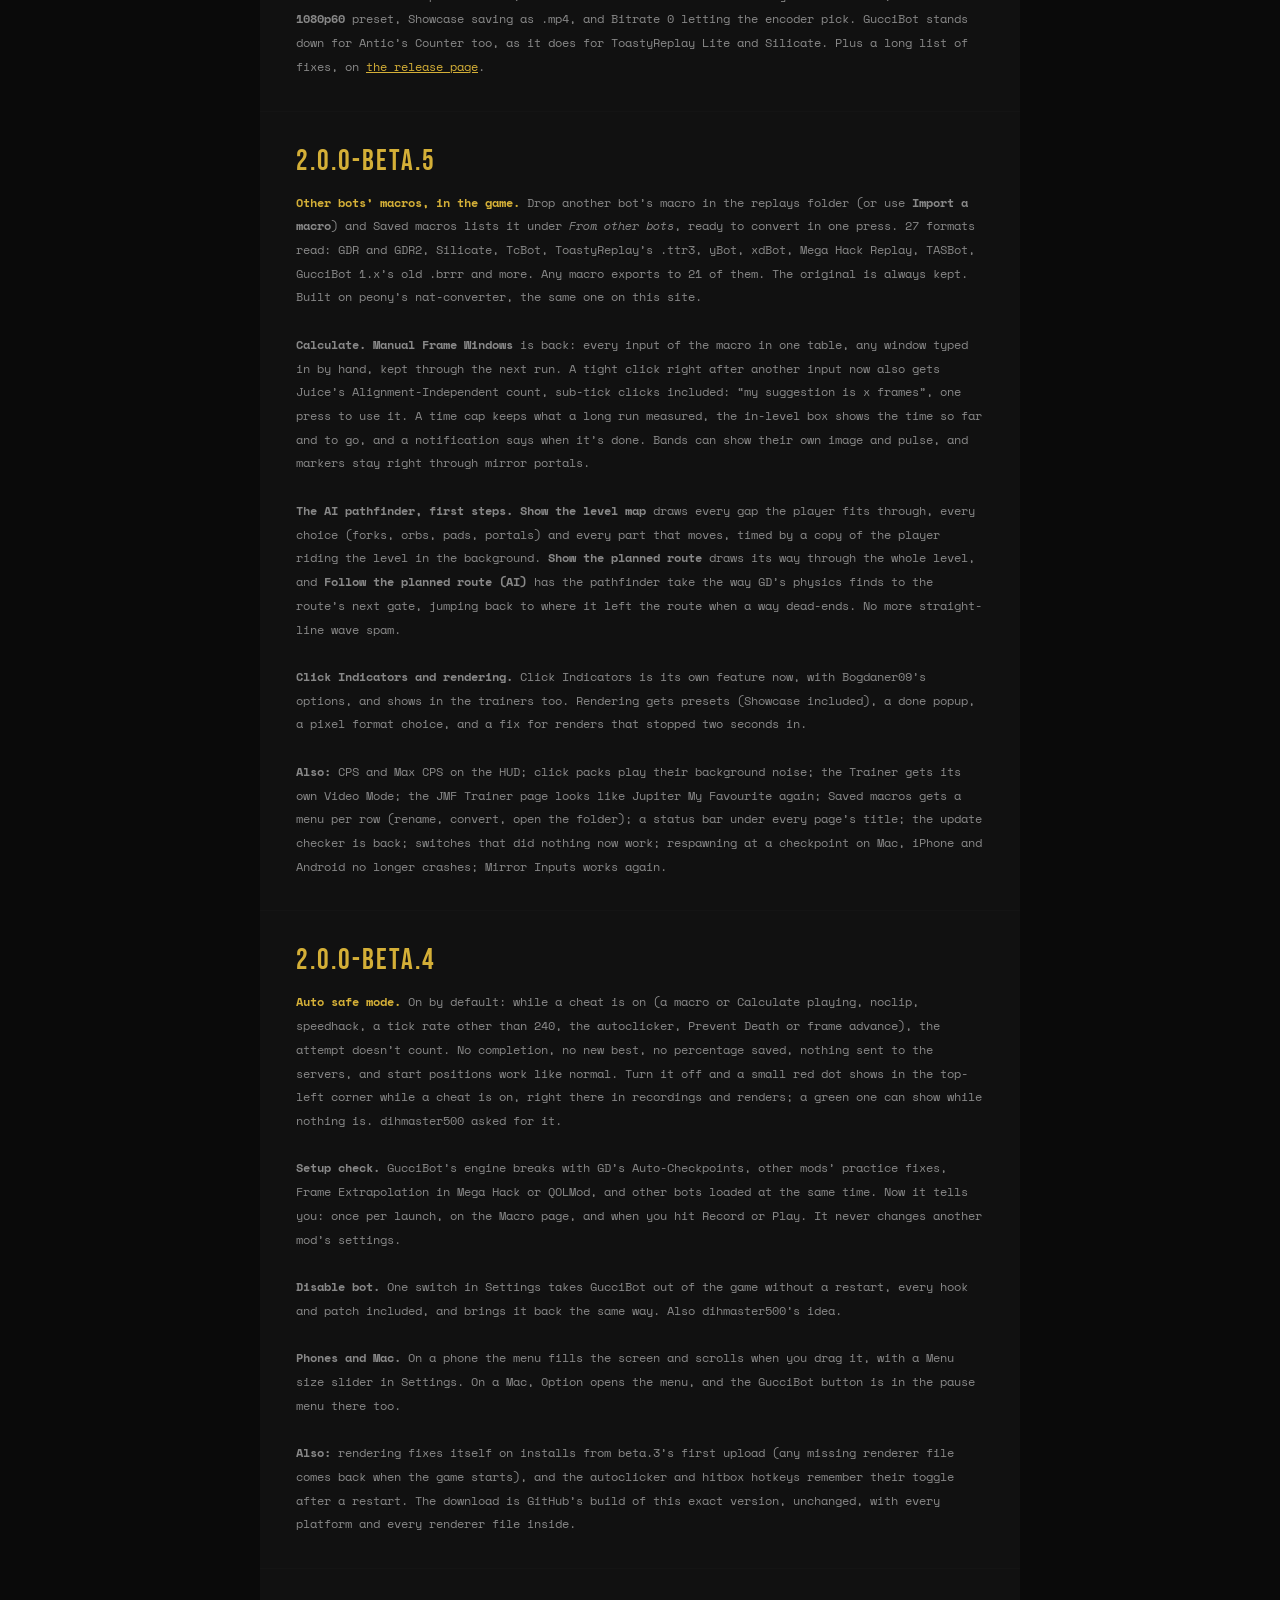
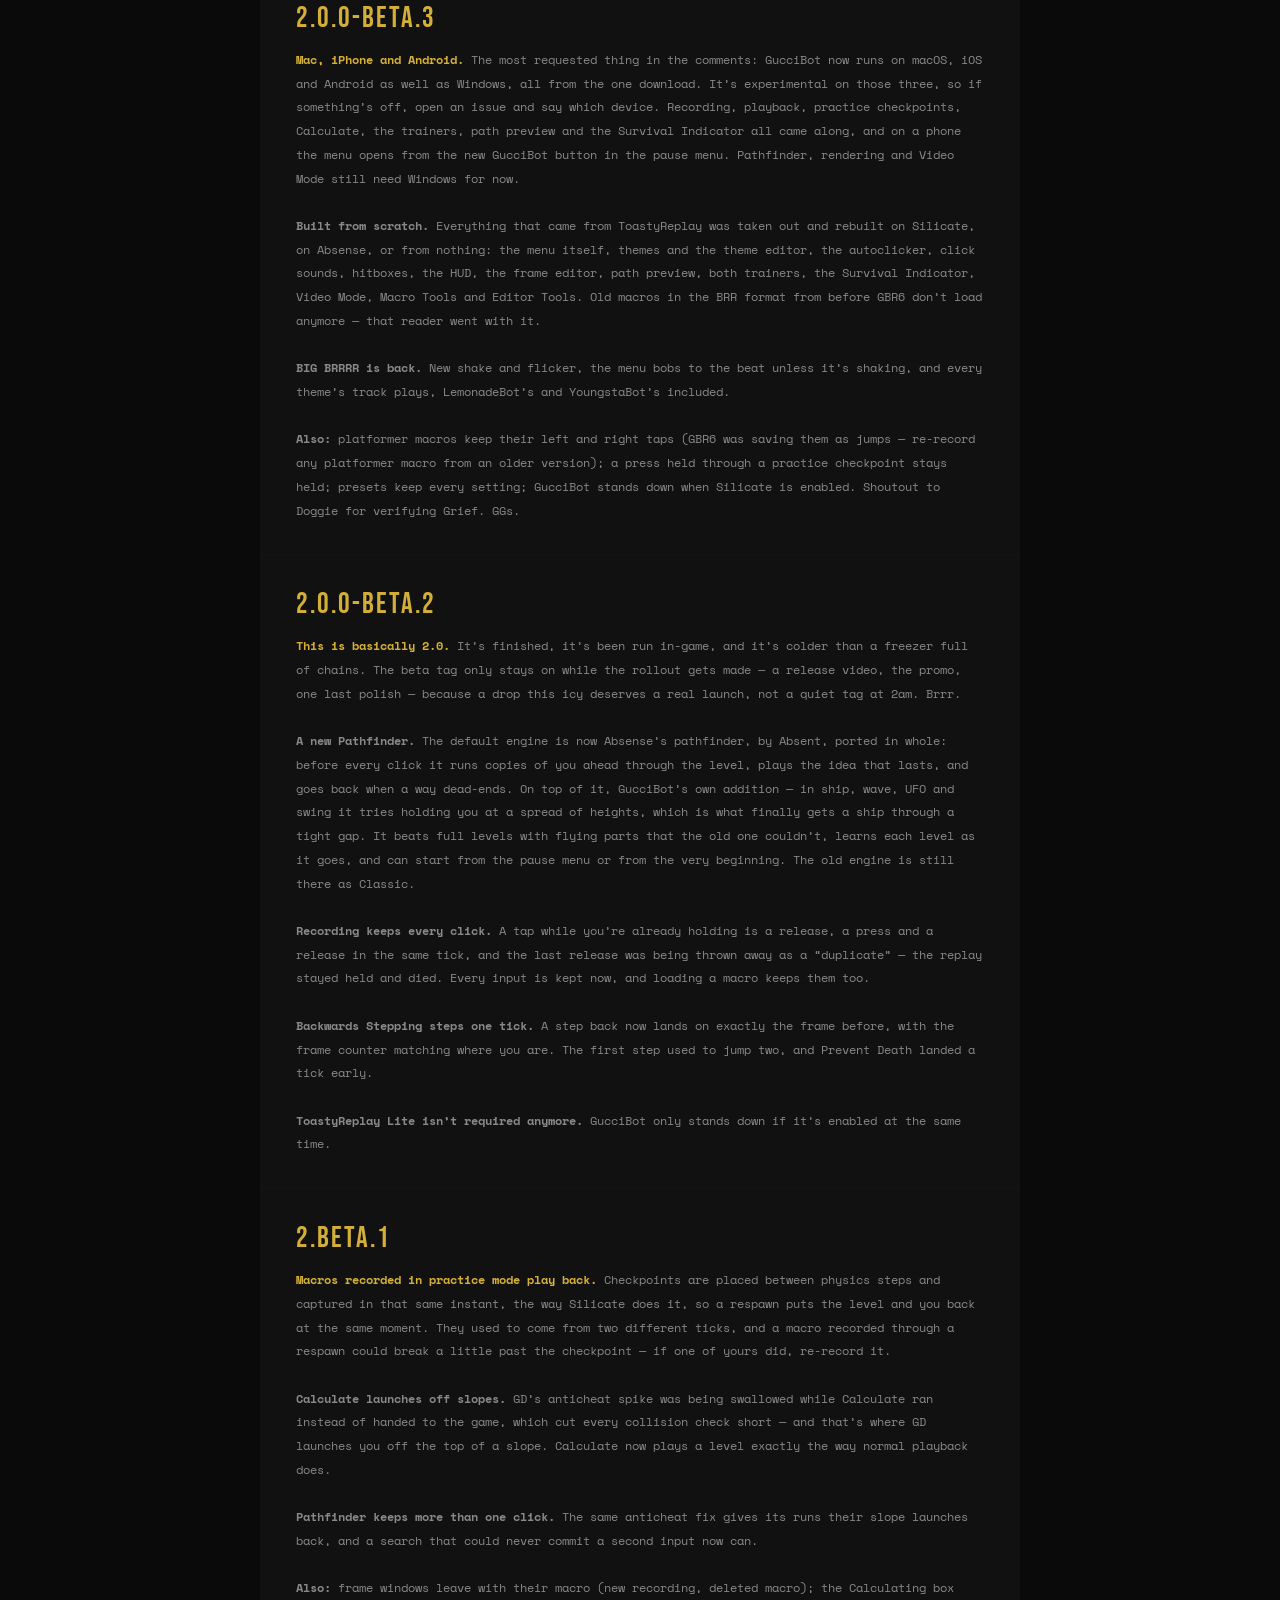
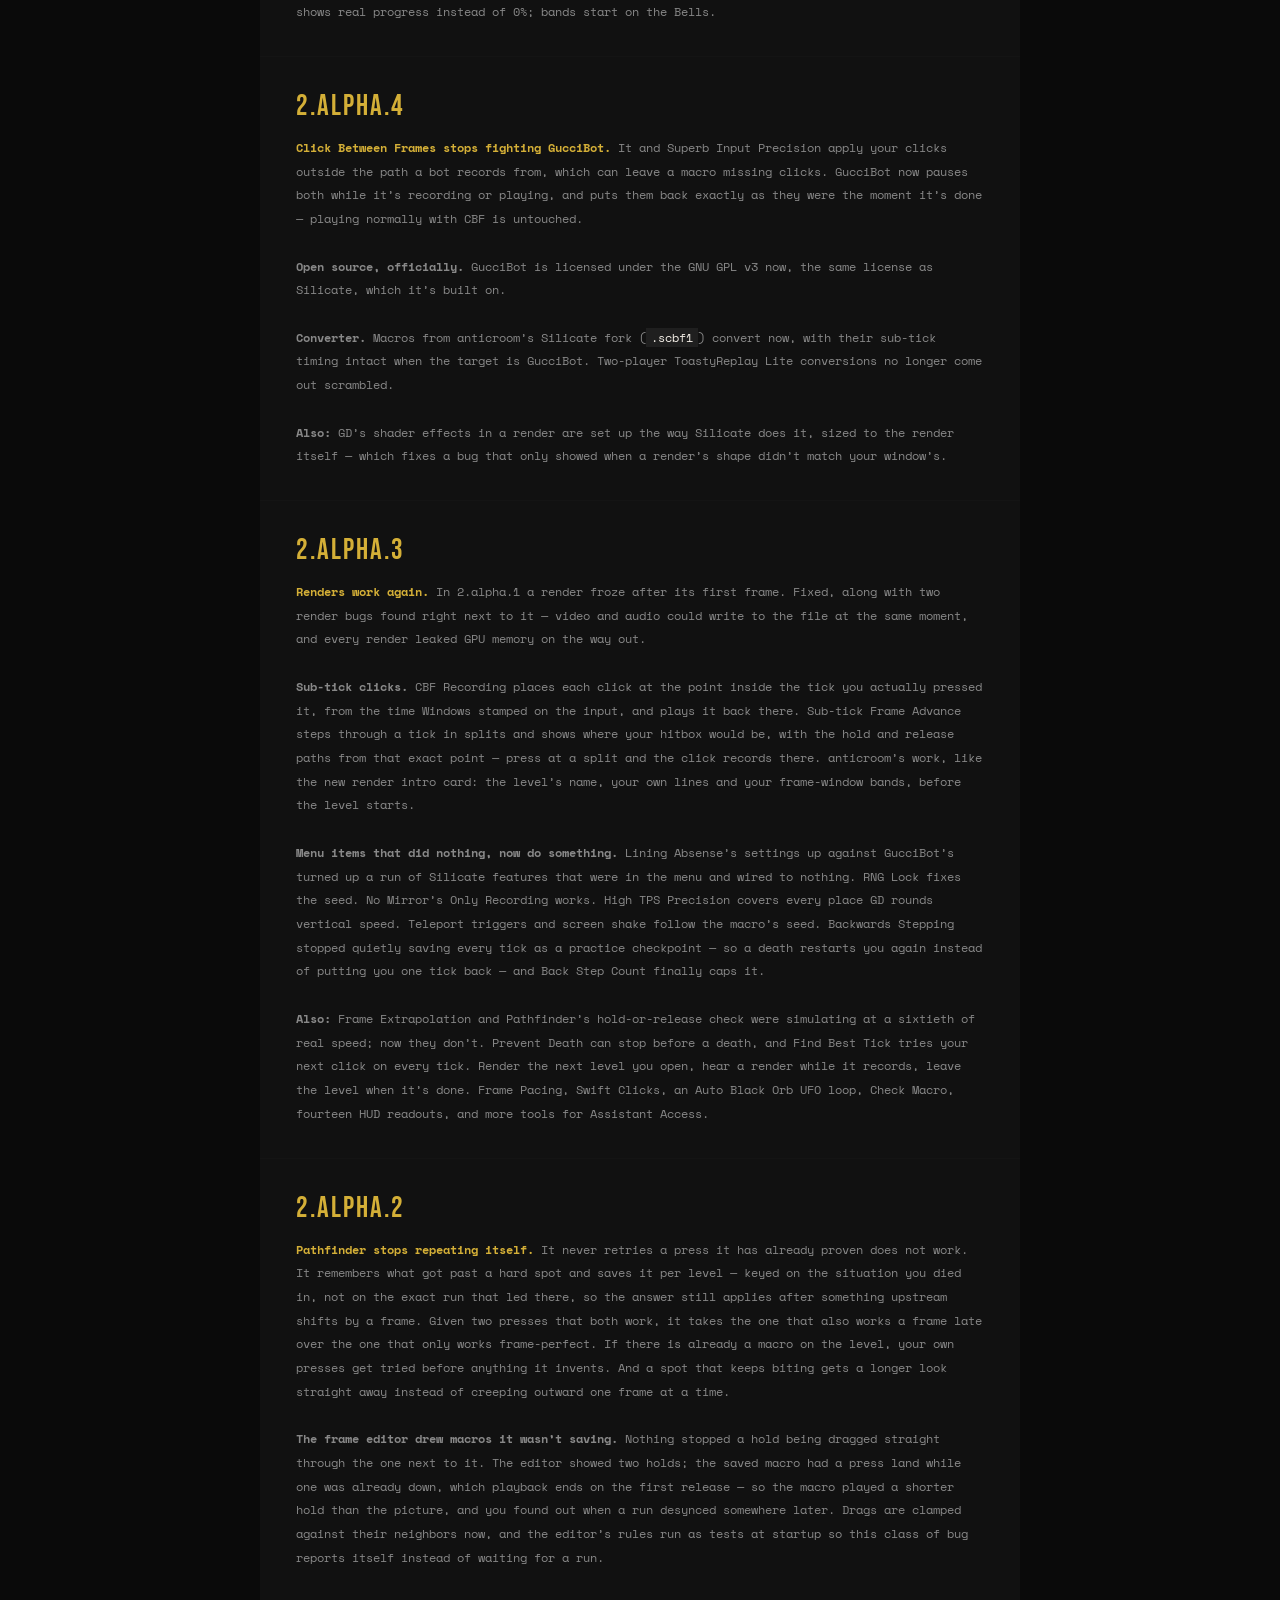
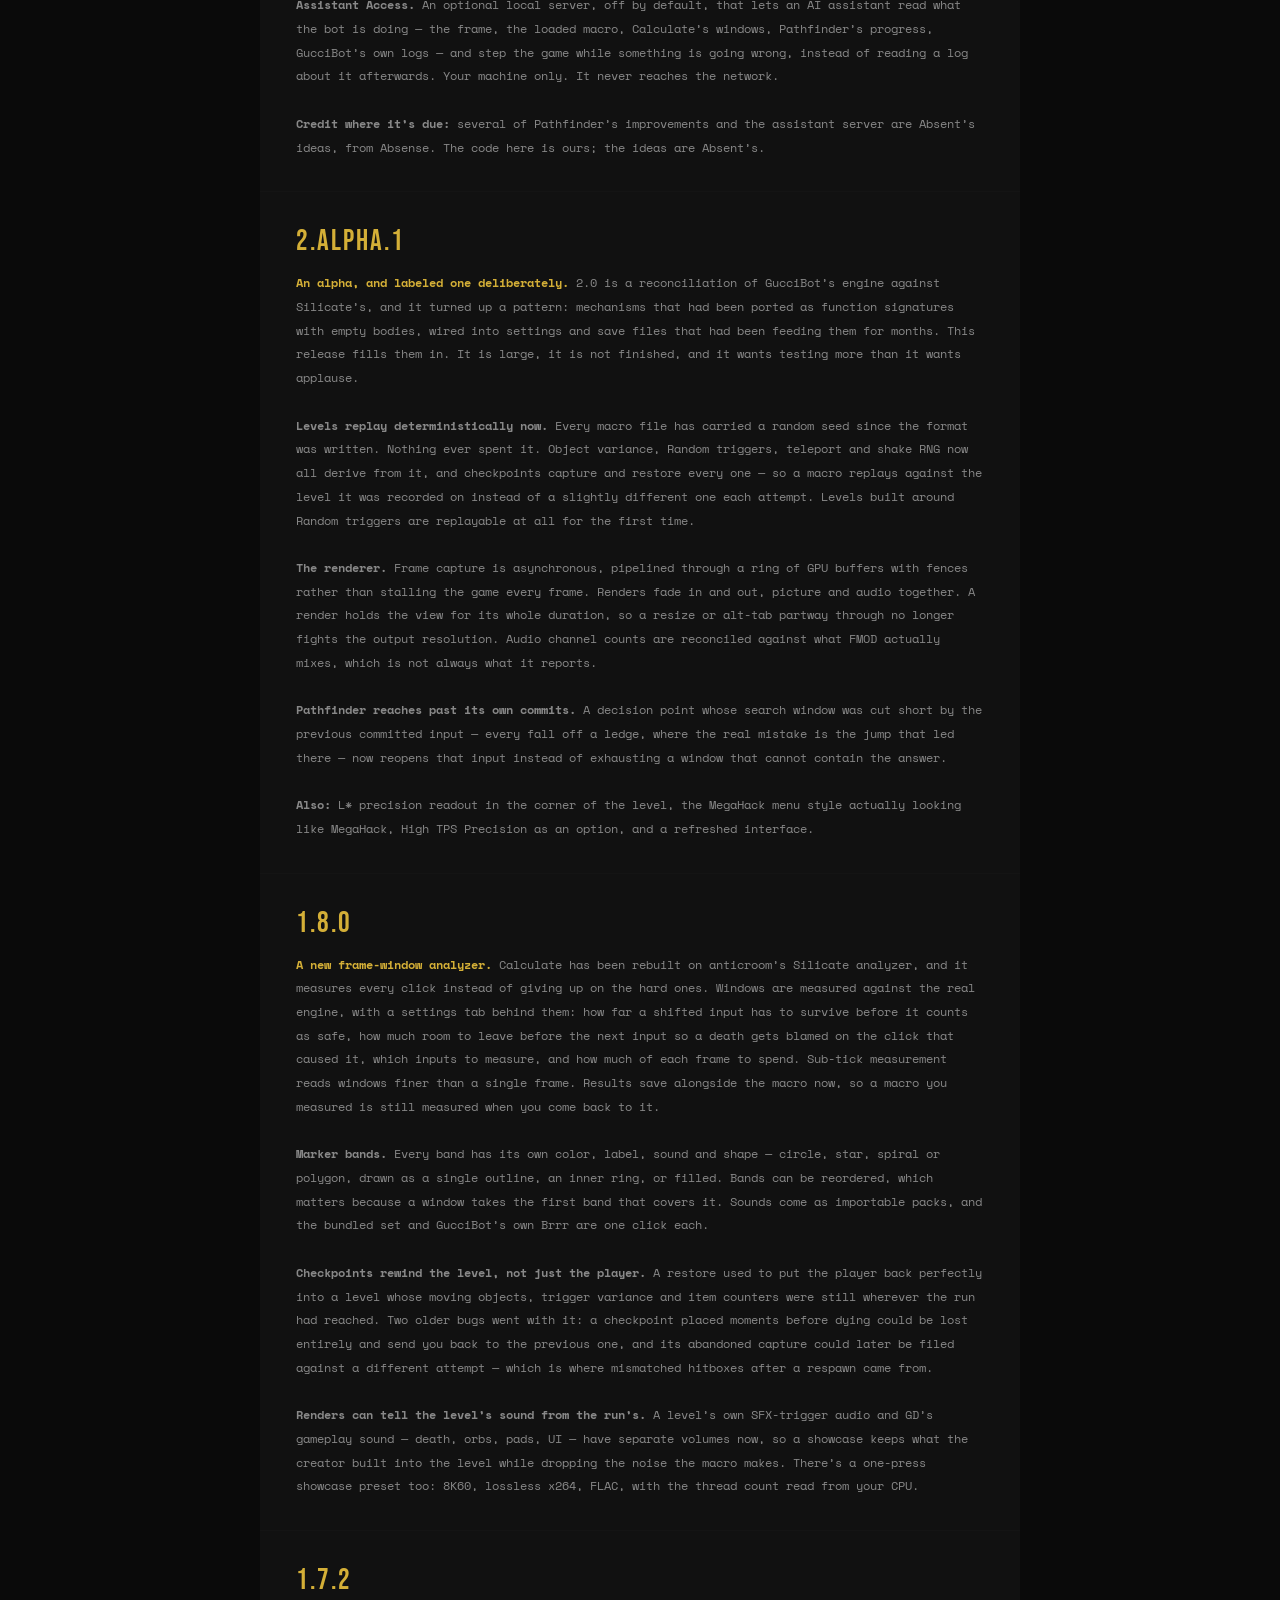
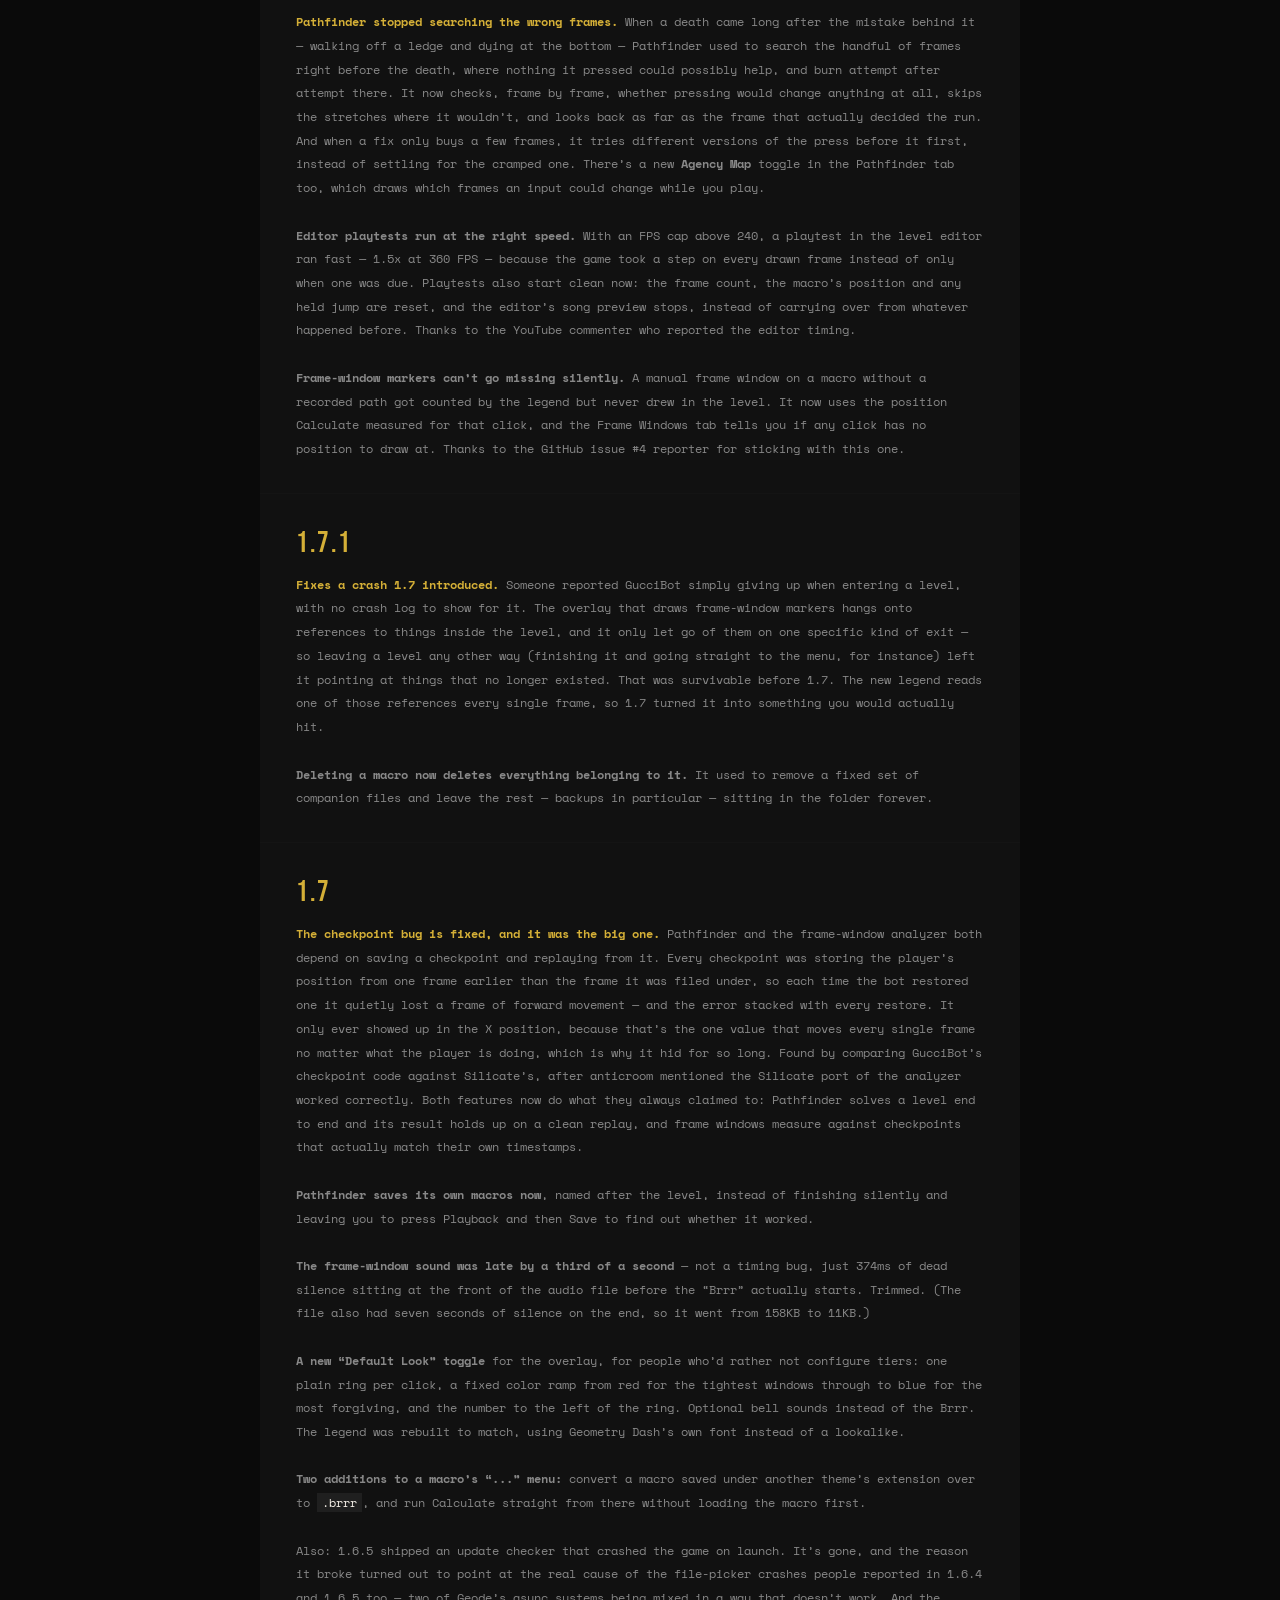
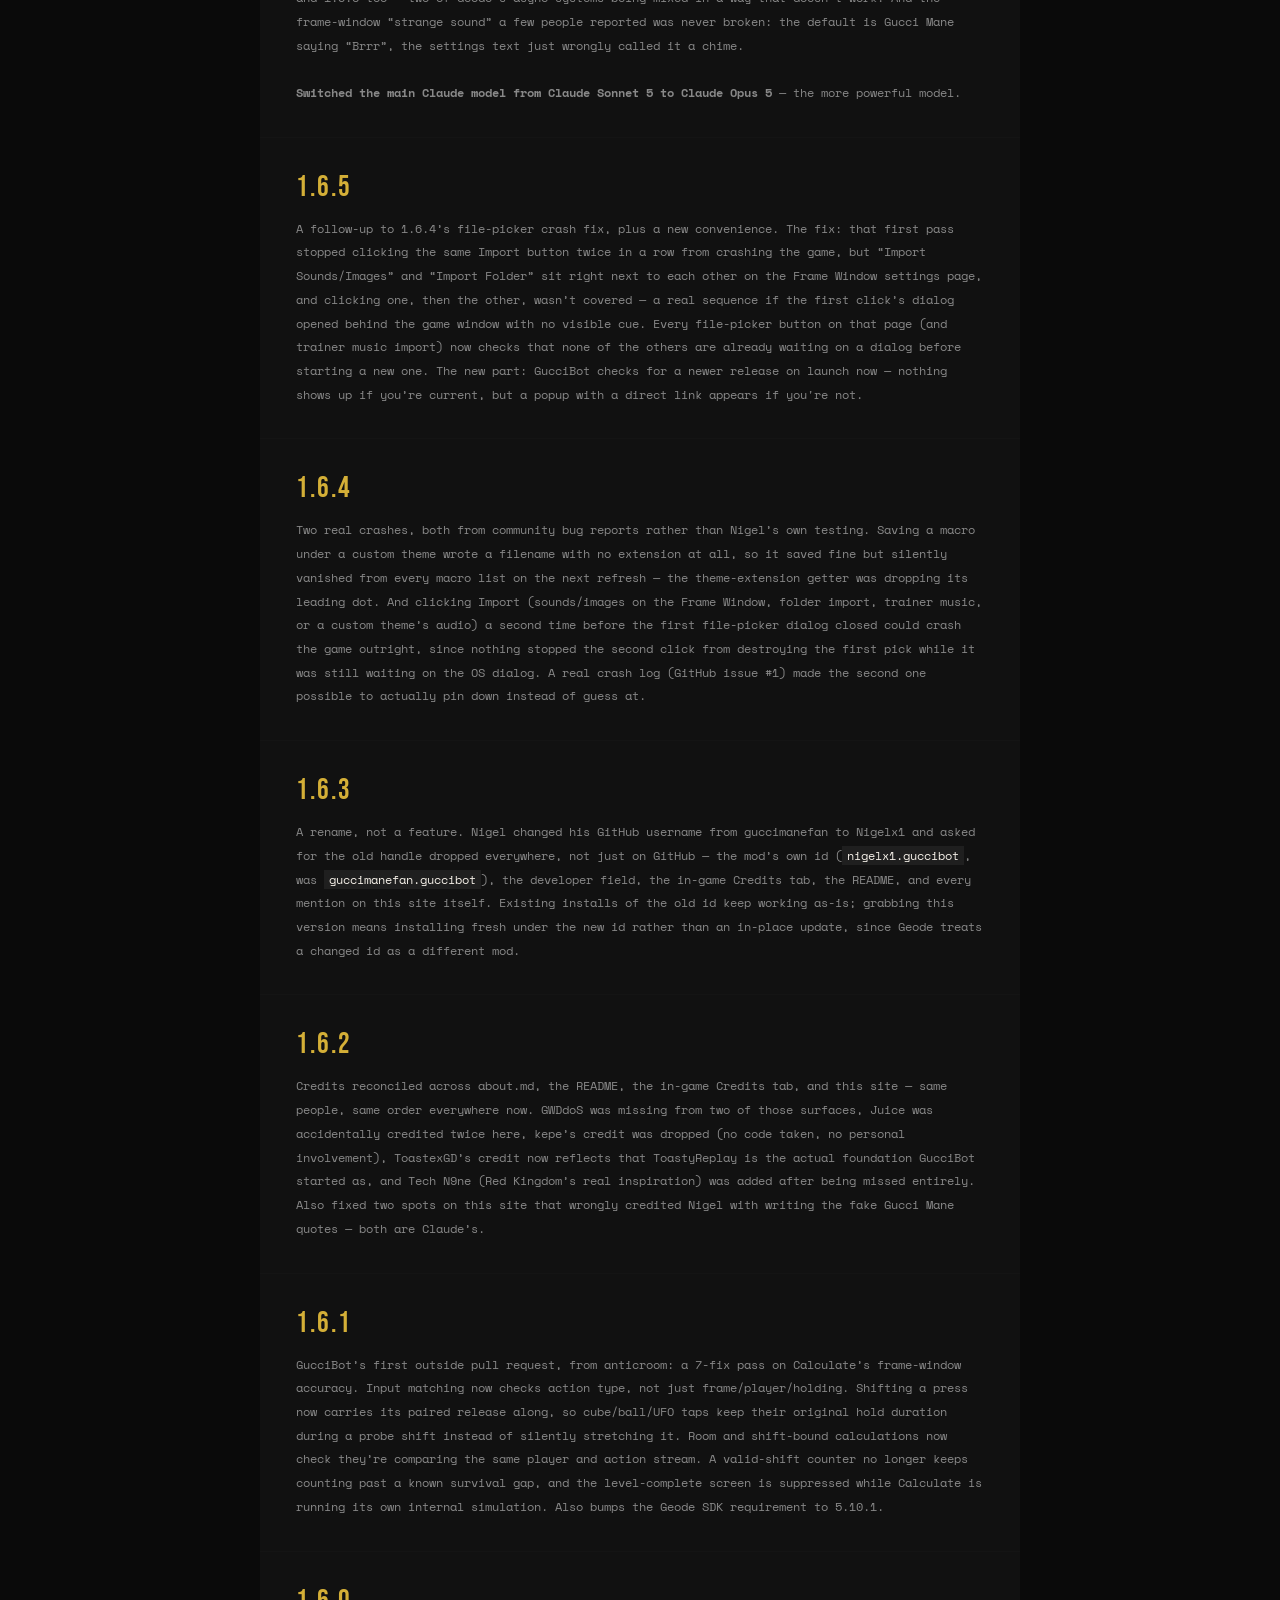
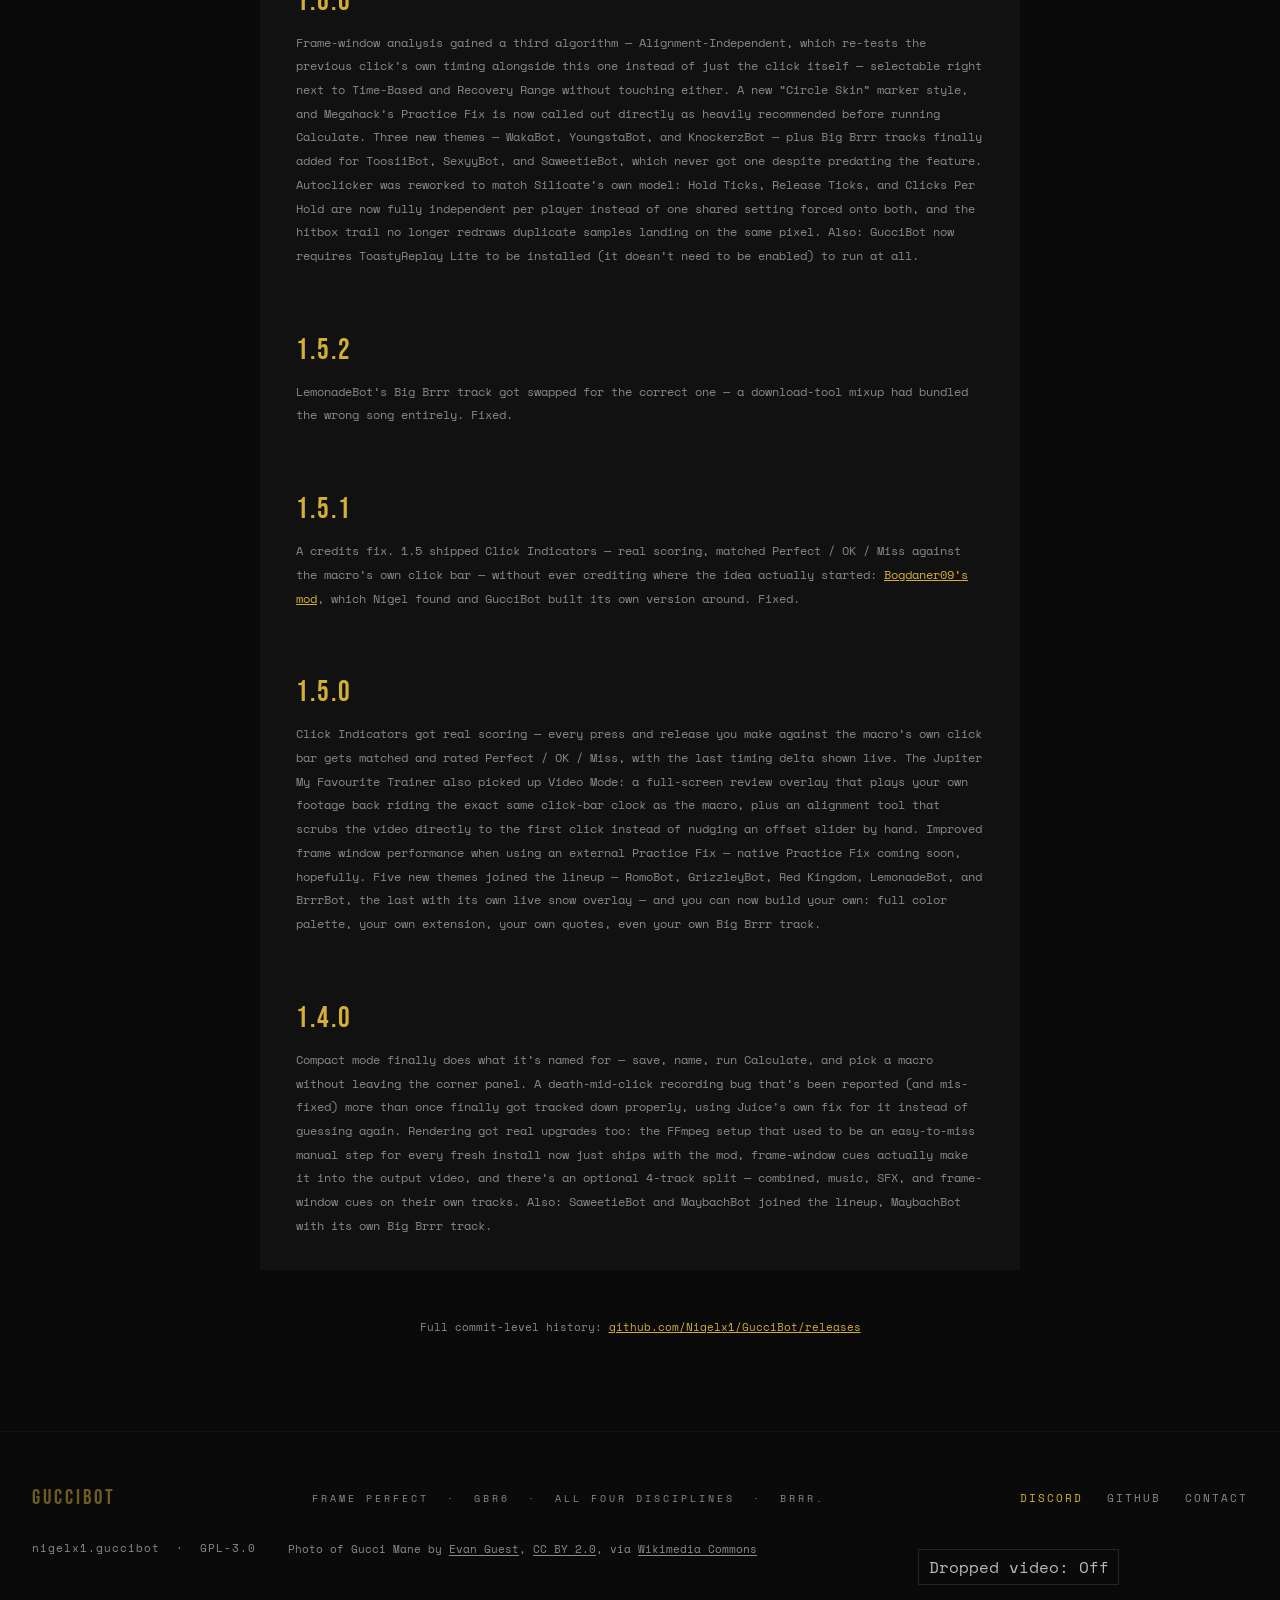
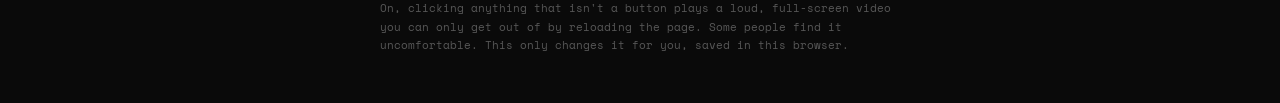
==== commit 1bb42683: "Site: GucciBot 2.0.1 (version, both files' sizes and SHA-256s, the changelog entry) - The Download b" ====
--- a/changelog/index.html
+++ b/changelog/index.html
@@ -120,9 +120,16 @@
   <div class="changelog-list reveal">
 
     <div class="changelog-entry">
-      <div class="changelog-version">2.0.0 <span class="current-tag">Current</span></div>
-      <div class="changelog-body">
-        <strong style="color:var(--gold)">Two files, one release.</strong> <code>nigelx1.guccibot2208.geode</code> is GucciBot 2.0 for GD 2.2081 with Geode 5, on Windows, Mac, iPhone, iPad and Android, and the Mac build now runs on Intel Macs too (nobody has run it on one yet). <code>nigelx1.guccibot2209.geode</code> is a preview for GD 2.2091 on Windows, with Geode 6.0.0-beta.1 or later: everything but the Pathfinder, tick rates under 162 TPS, TPS changes inside a macro and High TPS precision, which come in 2.0.1. Mac and Android on GD 2.2091 come in 2.0.1 too, iPhone and iPad later. Both are built from the same code. Keep only one GucciBot file in your mods folder.
+      <div class="changelog-version">2.0.1 <span class="current-tag">Current</span></div>
+      <div class="changelog-body">
+        <strong style="color:var(--gold)">A small update to 2.0.</strong> Going to the editor with Edit and then quitting the next level no longer crashes on iPhone, iPad and Mac. The editor can&rsquo;t open frozen anymore when you press Edit during Calculate or with frame advance on. Calculate no longer stalls on Android and Mac, and importing a macro never replaces one you haven&rsquo;t saved. New: <strong>Center the menu</strong> in Settings, BIG BRRRR&rsquo;s <strong>Start at the drop</strong> and a start time for your own song, the AI engine saving its furthest run, and a line in Settings saying which GD and Geode your file is for. Calculate counts a sub-tick value between two bands in the band below, and Macro path&rsquo;s <strong>Only up to your best</strong> starts off. The GD 2.2091 file is built for Geode 6.0.0 and needs 6.0.0 or later. Juice left something on the Credits page. The full list is on <a href="https://github.com/Nigelx1/GucciBot/releases/tag/v2.0.1">the release page</a>.
+      </div>
+    </div>
+
+    <div class="changelog-entry">
+      <div class="changelog-version">2.0.0</div>
+      <div class="changelog-body">
+        <strong style="color:var(--gold)">Two files, one release.</strong> <code>nigelx1.guccibot2208.geode</code> is GucciBot 2.0 for GD 2.2081 with Geode 5, on Windows, Mac, iPhone, iPad and Android, and the Mac build now runs on Intel Macs too (nobody has run it on one yet). <code>nigelx1.guccibot2209.geode</code> is a preview for GD 2.2091 on Windows, with Geode 6.0.0-beta.1 or later: everything but the Pathfinder, tick rates under 162 TPS, TPS changes inside a macro and High TPS precision, which come in 2.1. Mac and Android on GD 2.2091 come in 2.1 too, iPhone and iPad later. Both are built from the same code. Keep only one GucciBot file in your mods folder.
         <br><br>
         <strong>Pathfinder.</strong> The page gets an <strong>Engine</strong> choice. <strong>Search</strong>, the default and by far the stronger engine, is beta.5&rsquo;s pathfinder made stronger, with a backup plan for a run that&rsquo;s stuck. In Claude&rsquo;s test runs it has beaten all 22 of RobTop&rsquo;s main levels from a cold start (Deadlocked on an online copy of it). Every search starts cold unless <strong>Remember solutions</strong> is on. <strong>AI</strong> is new and early: a small network that comes with the mod decides each click. It&rsquo;s weak and beats very few levels; <strong>Practice</strong>, on by default, keeps it trying one. Off Windows the Pathfinder runs now too, without the trigger model (not tried on a device yet).
         <br><br>
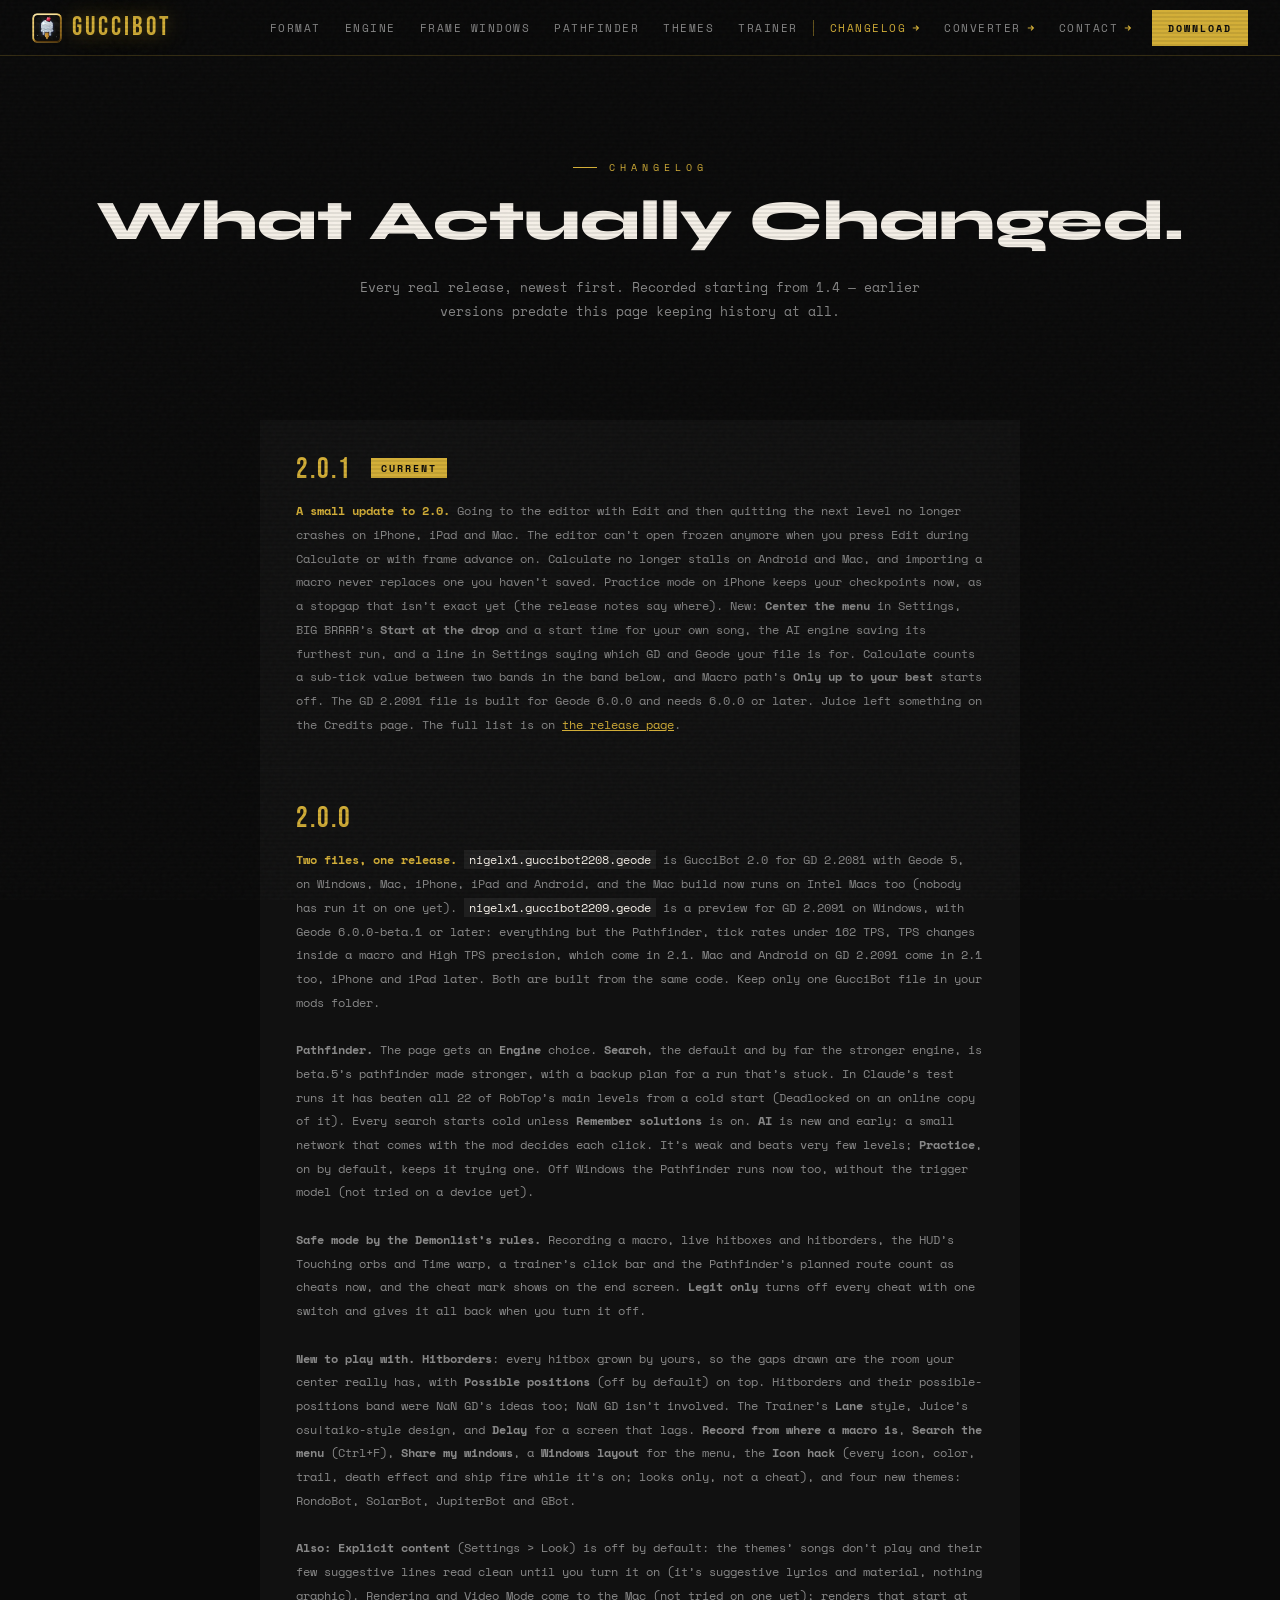
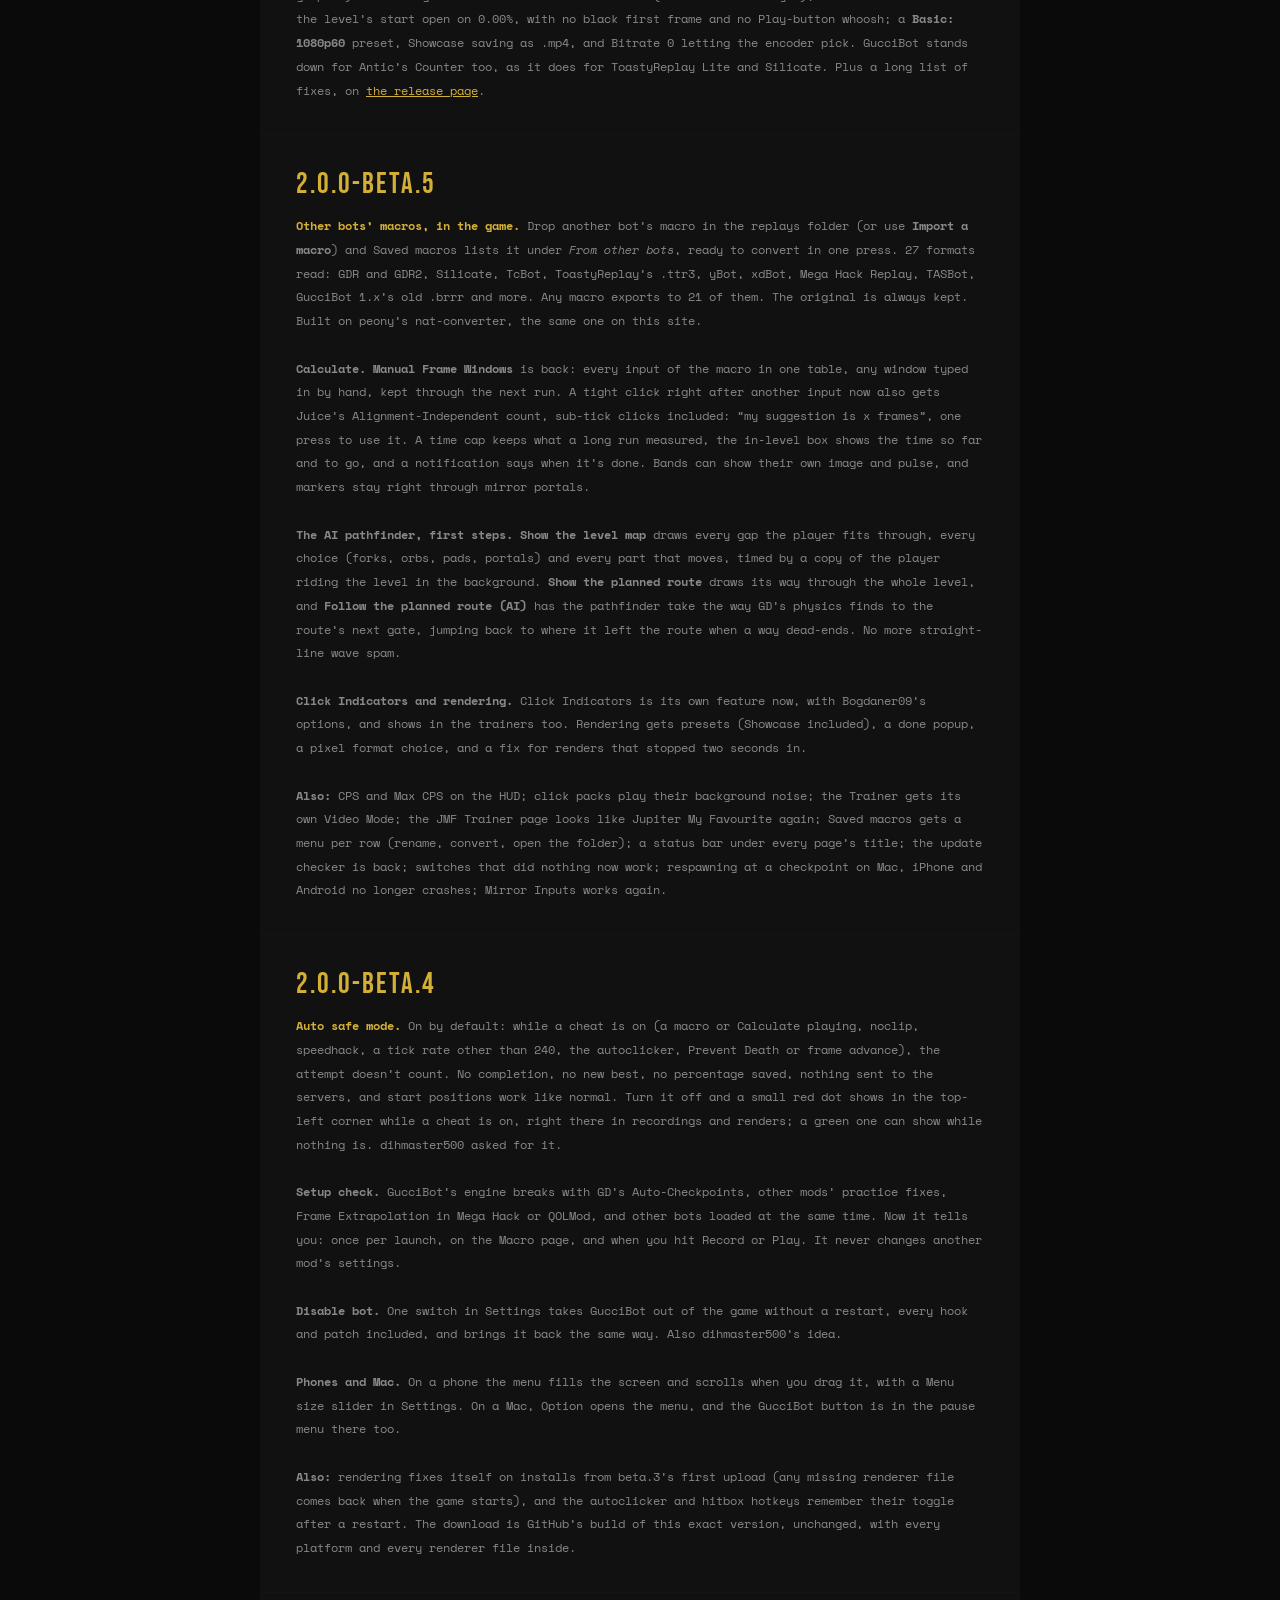
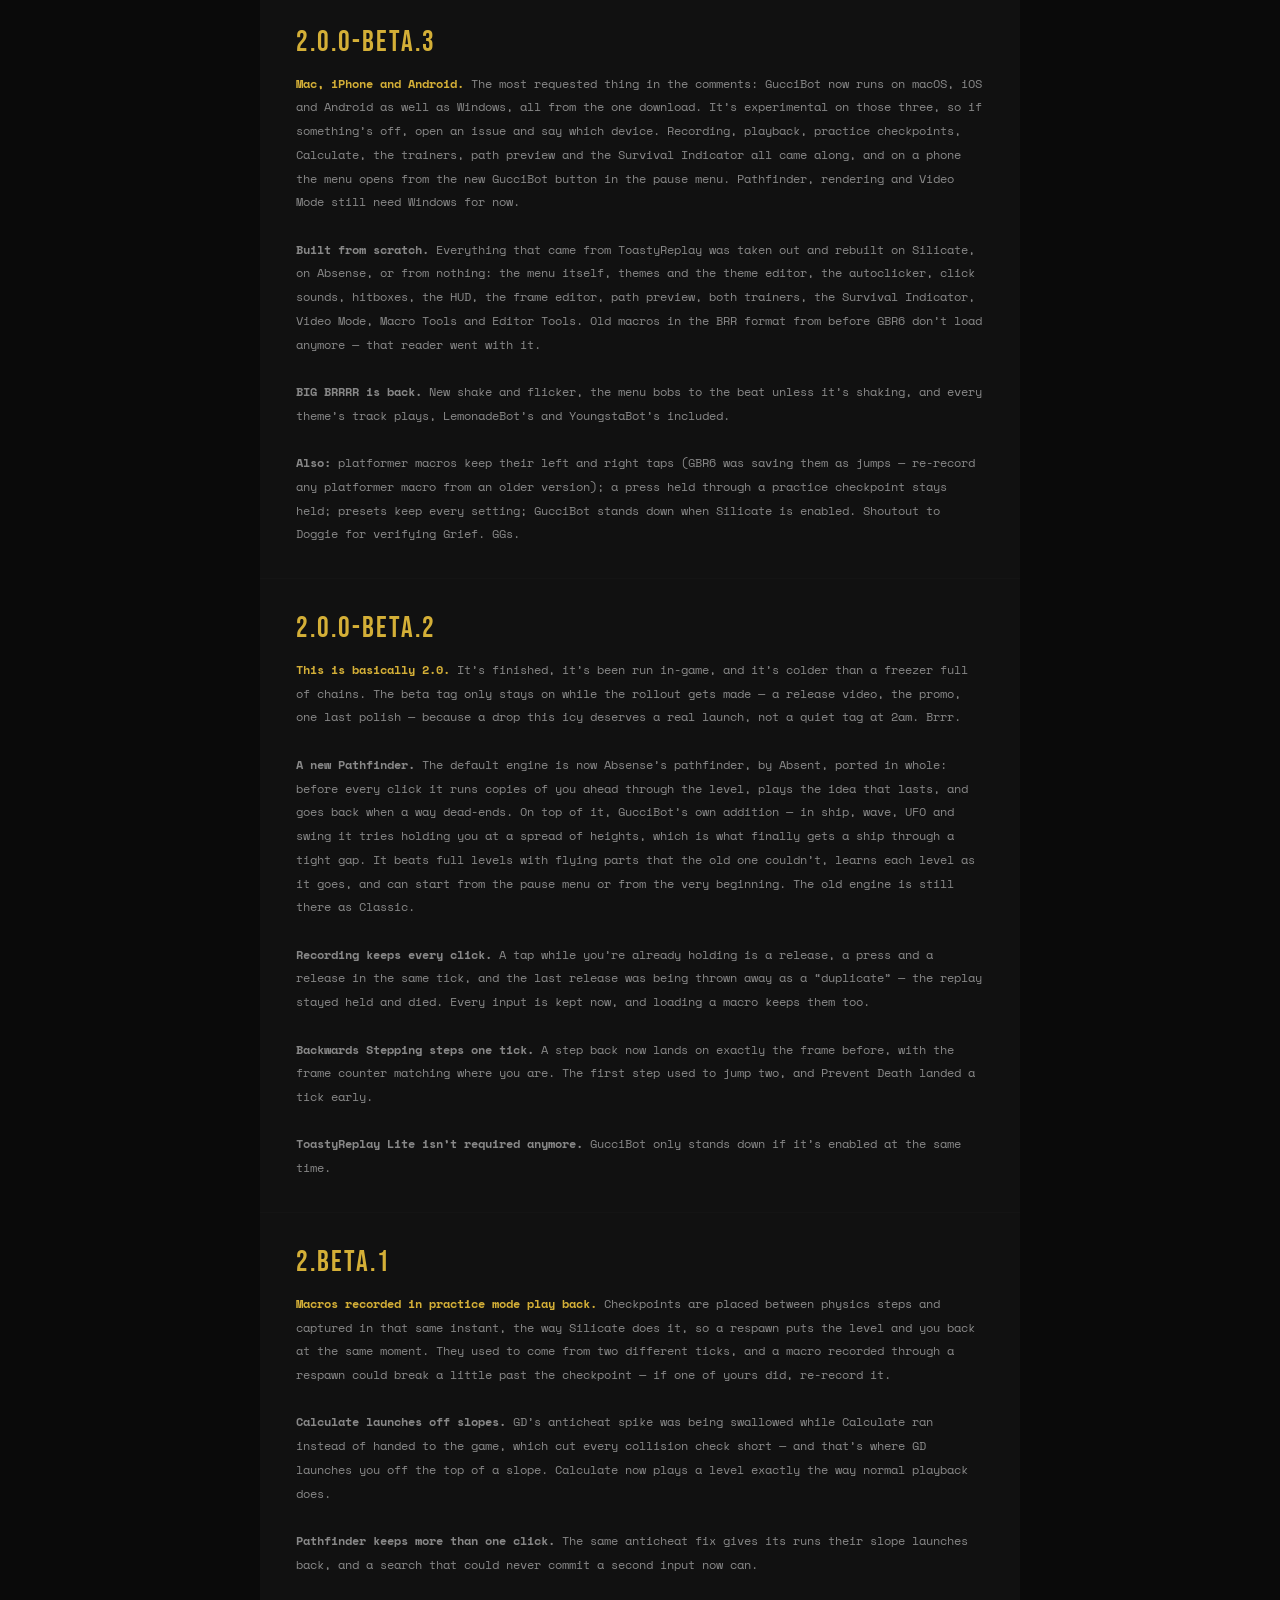
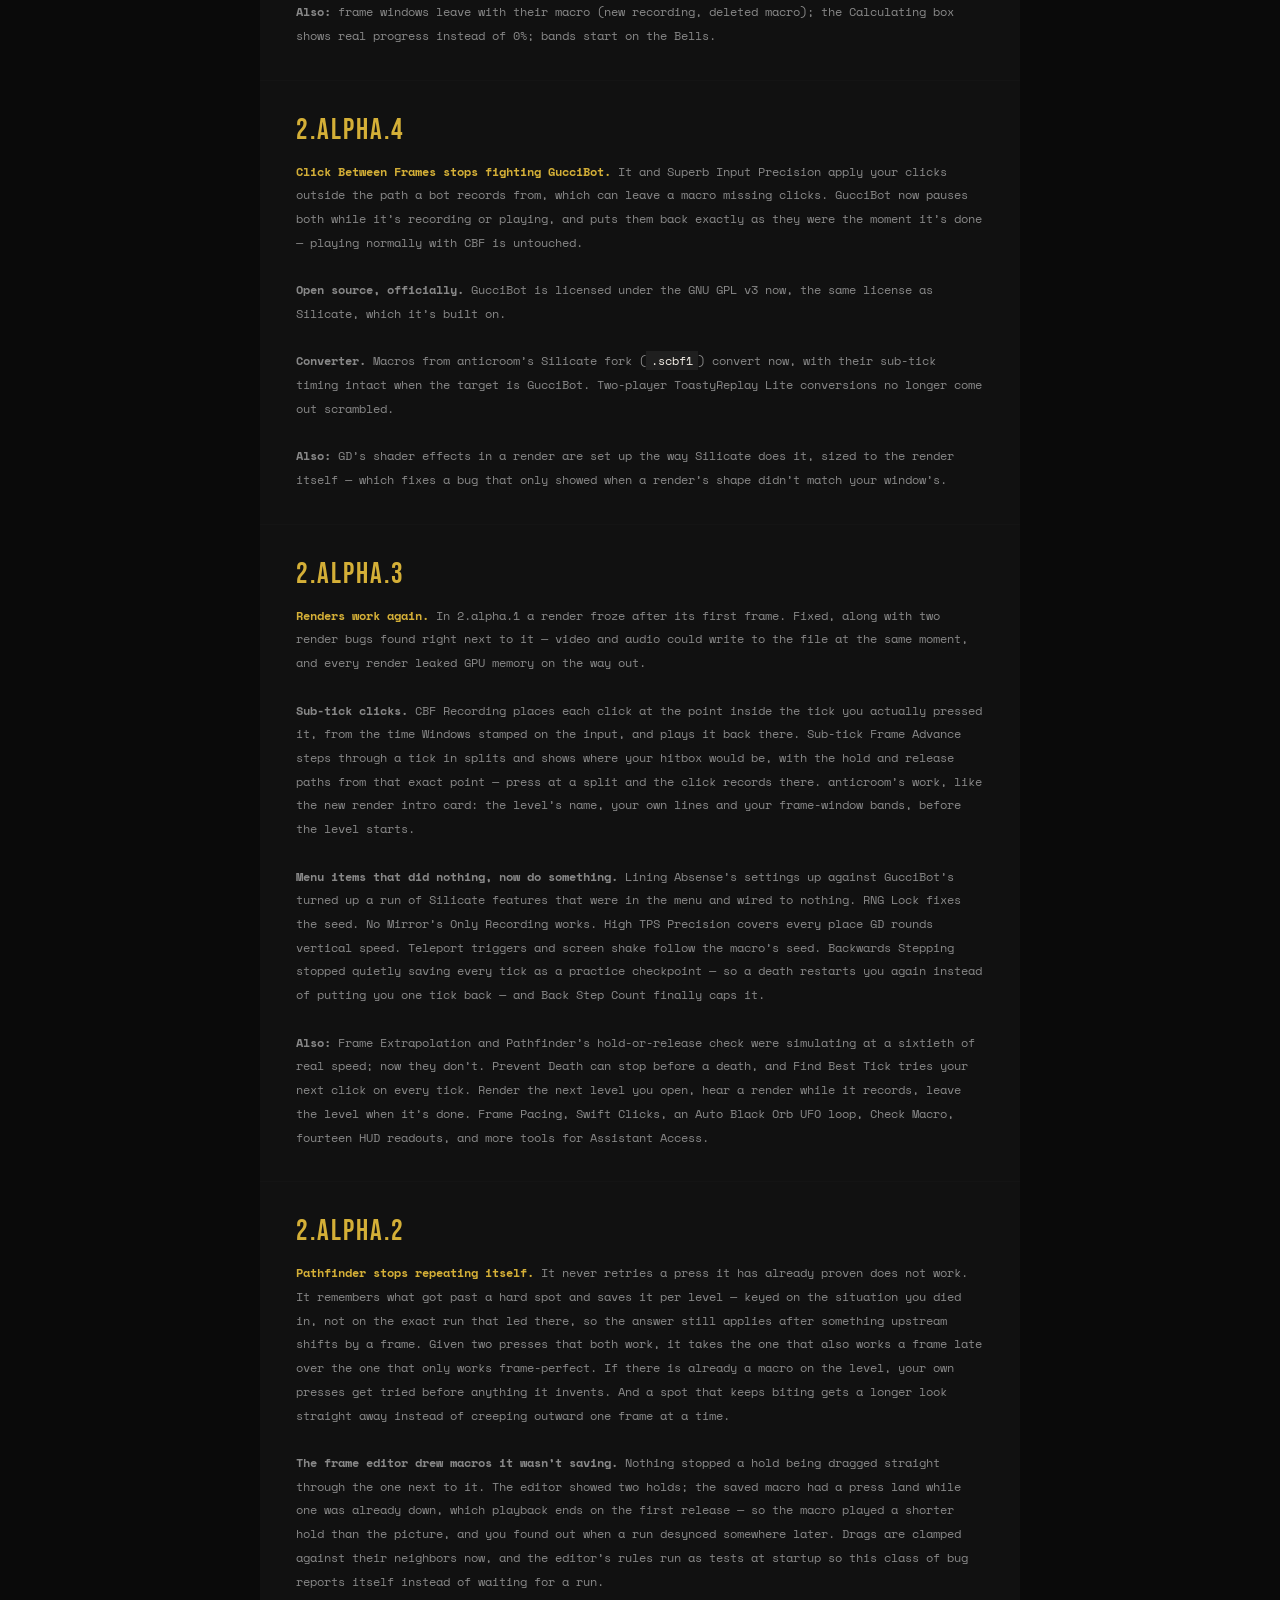
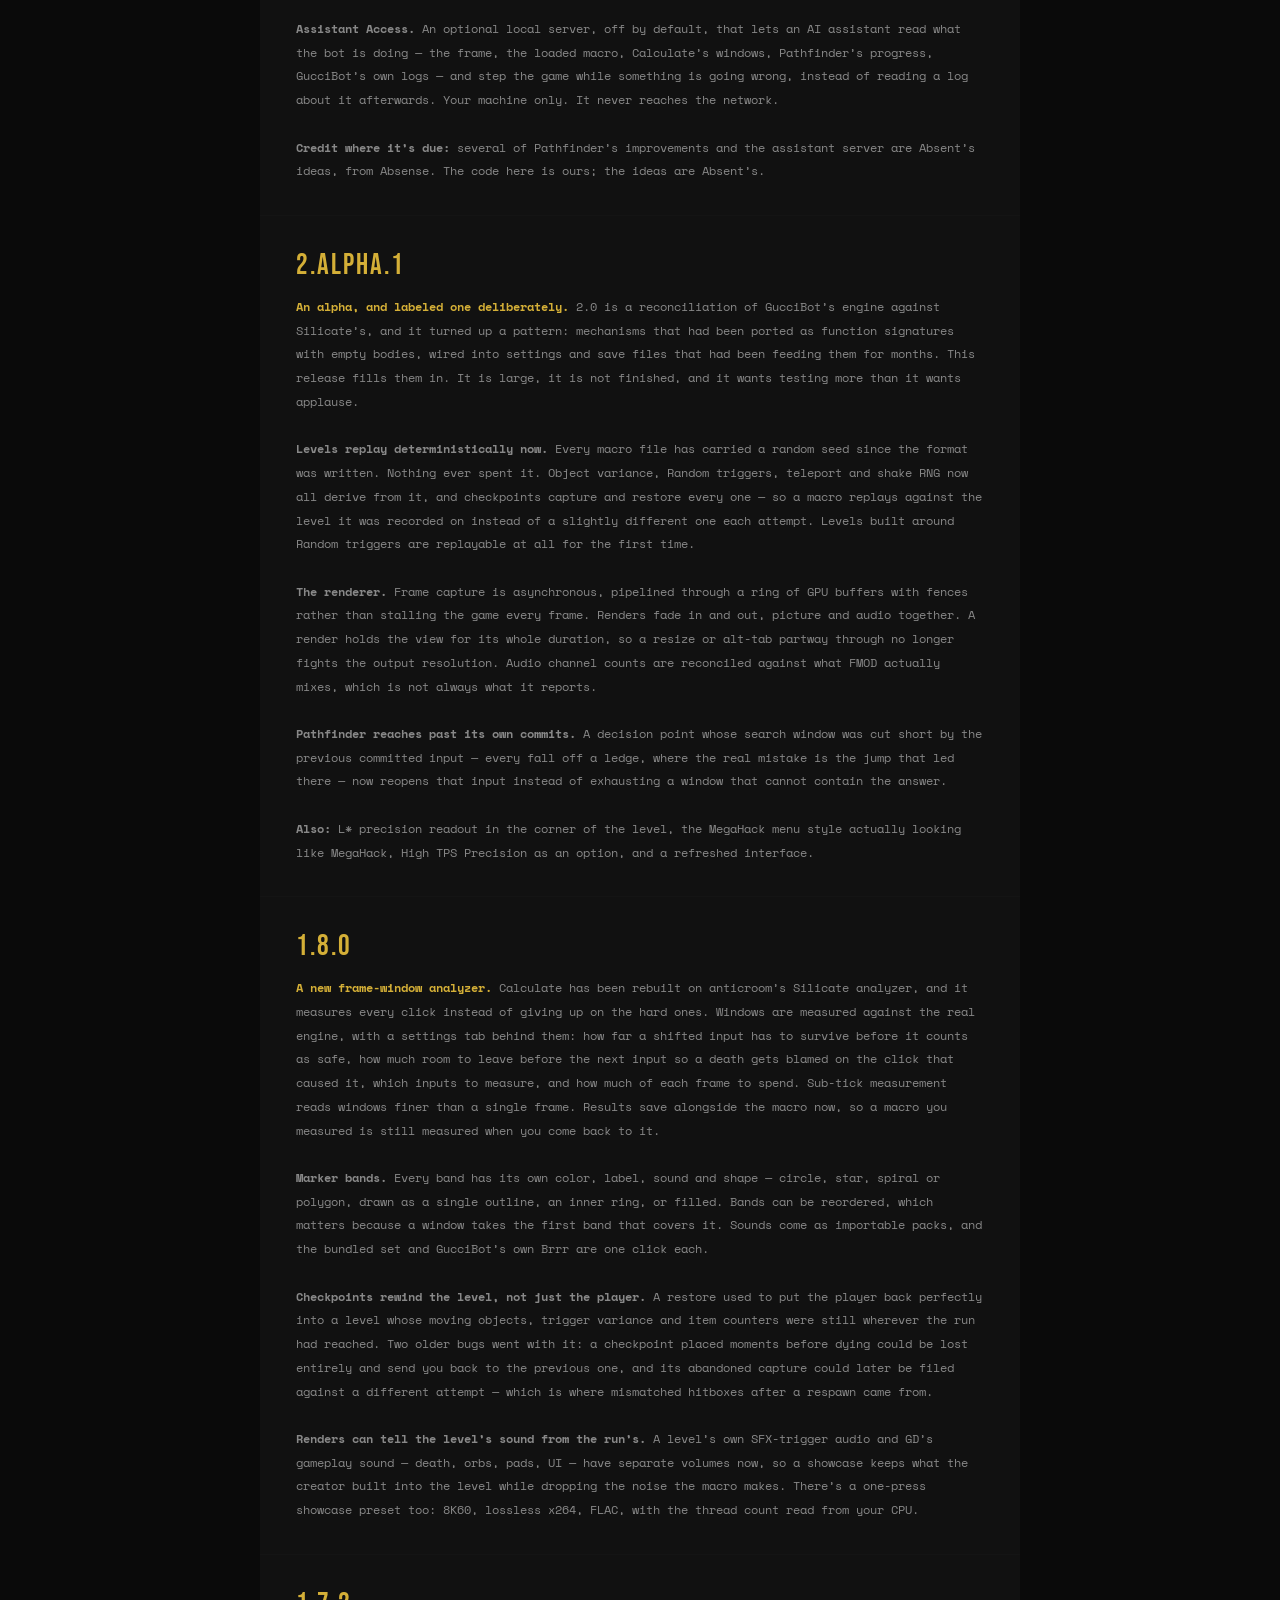
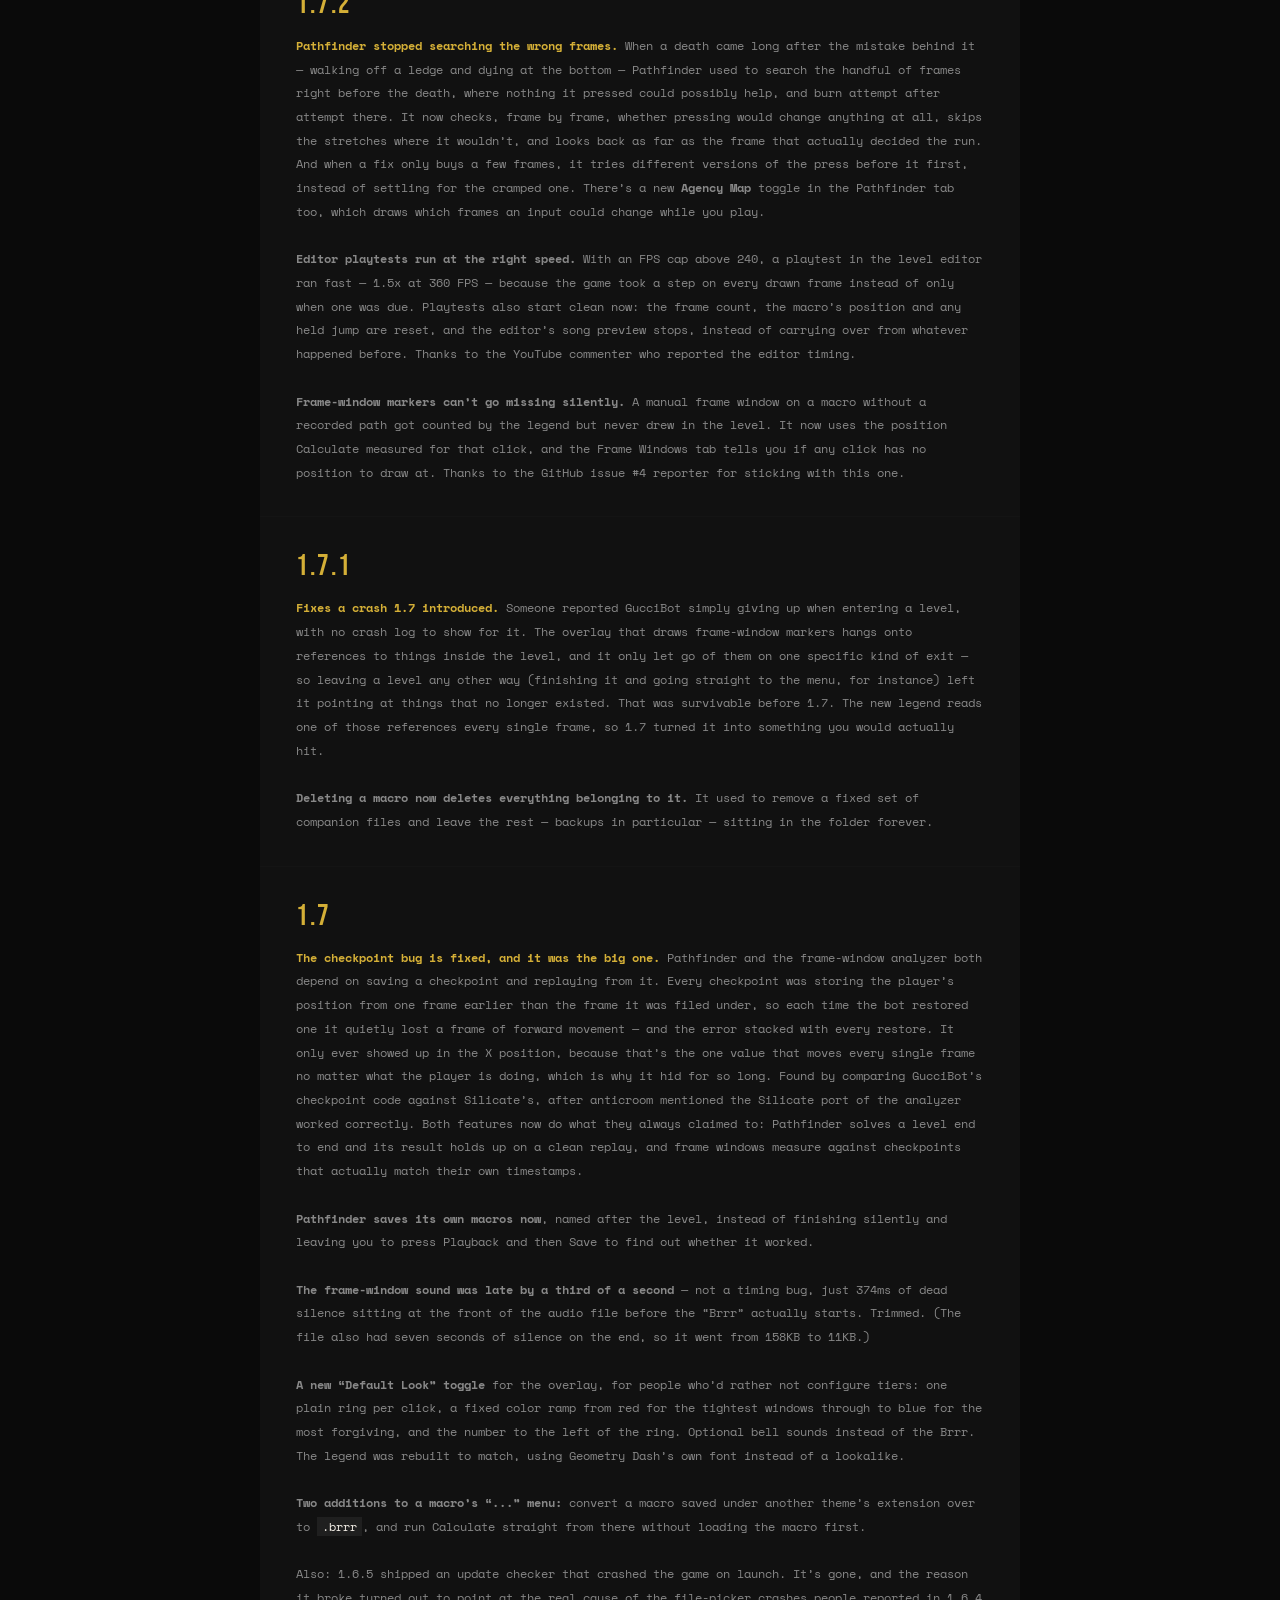
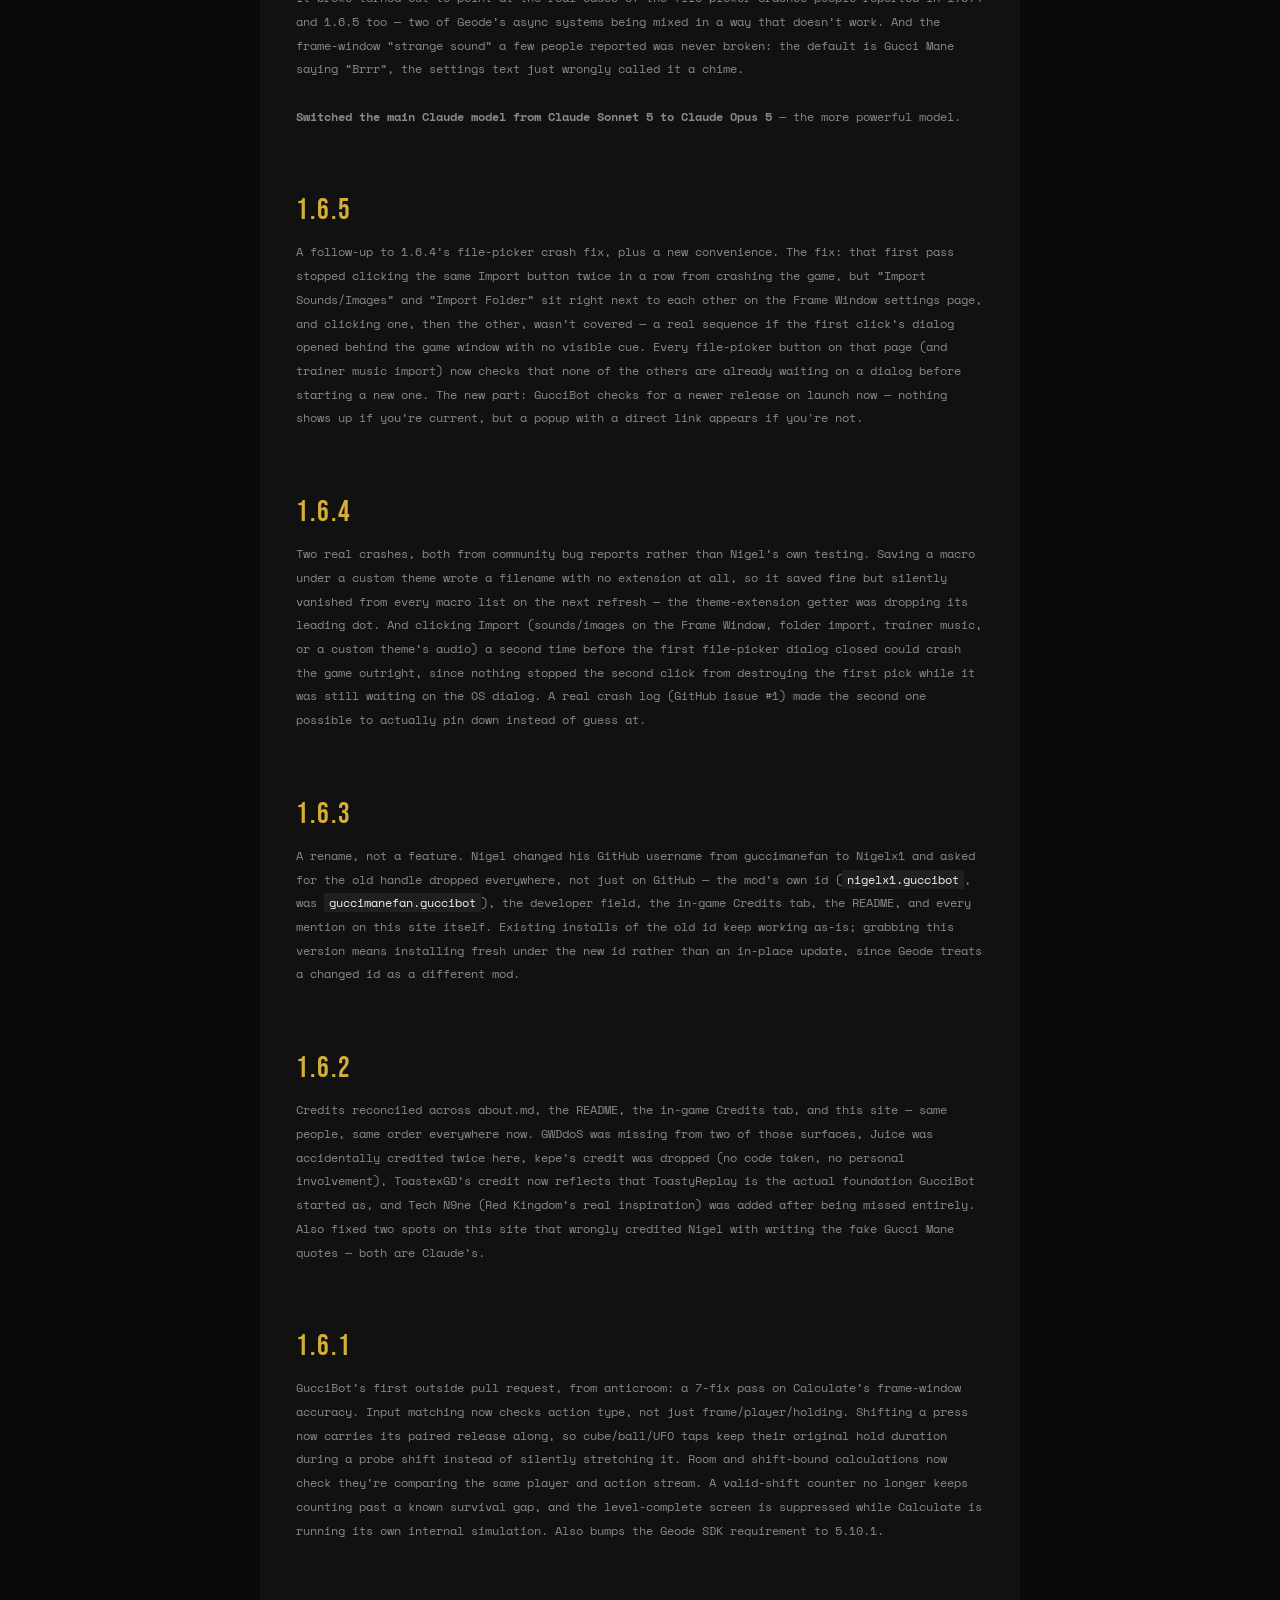
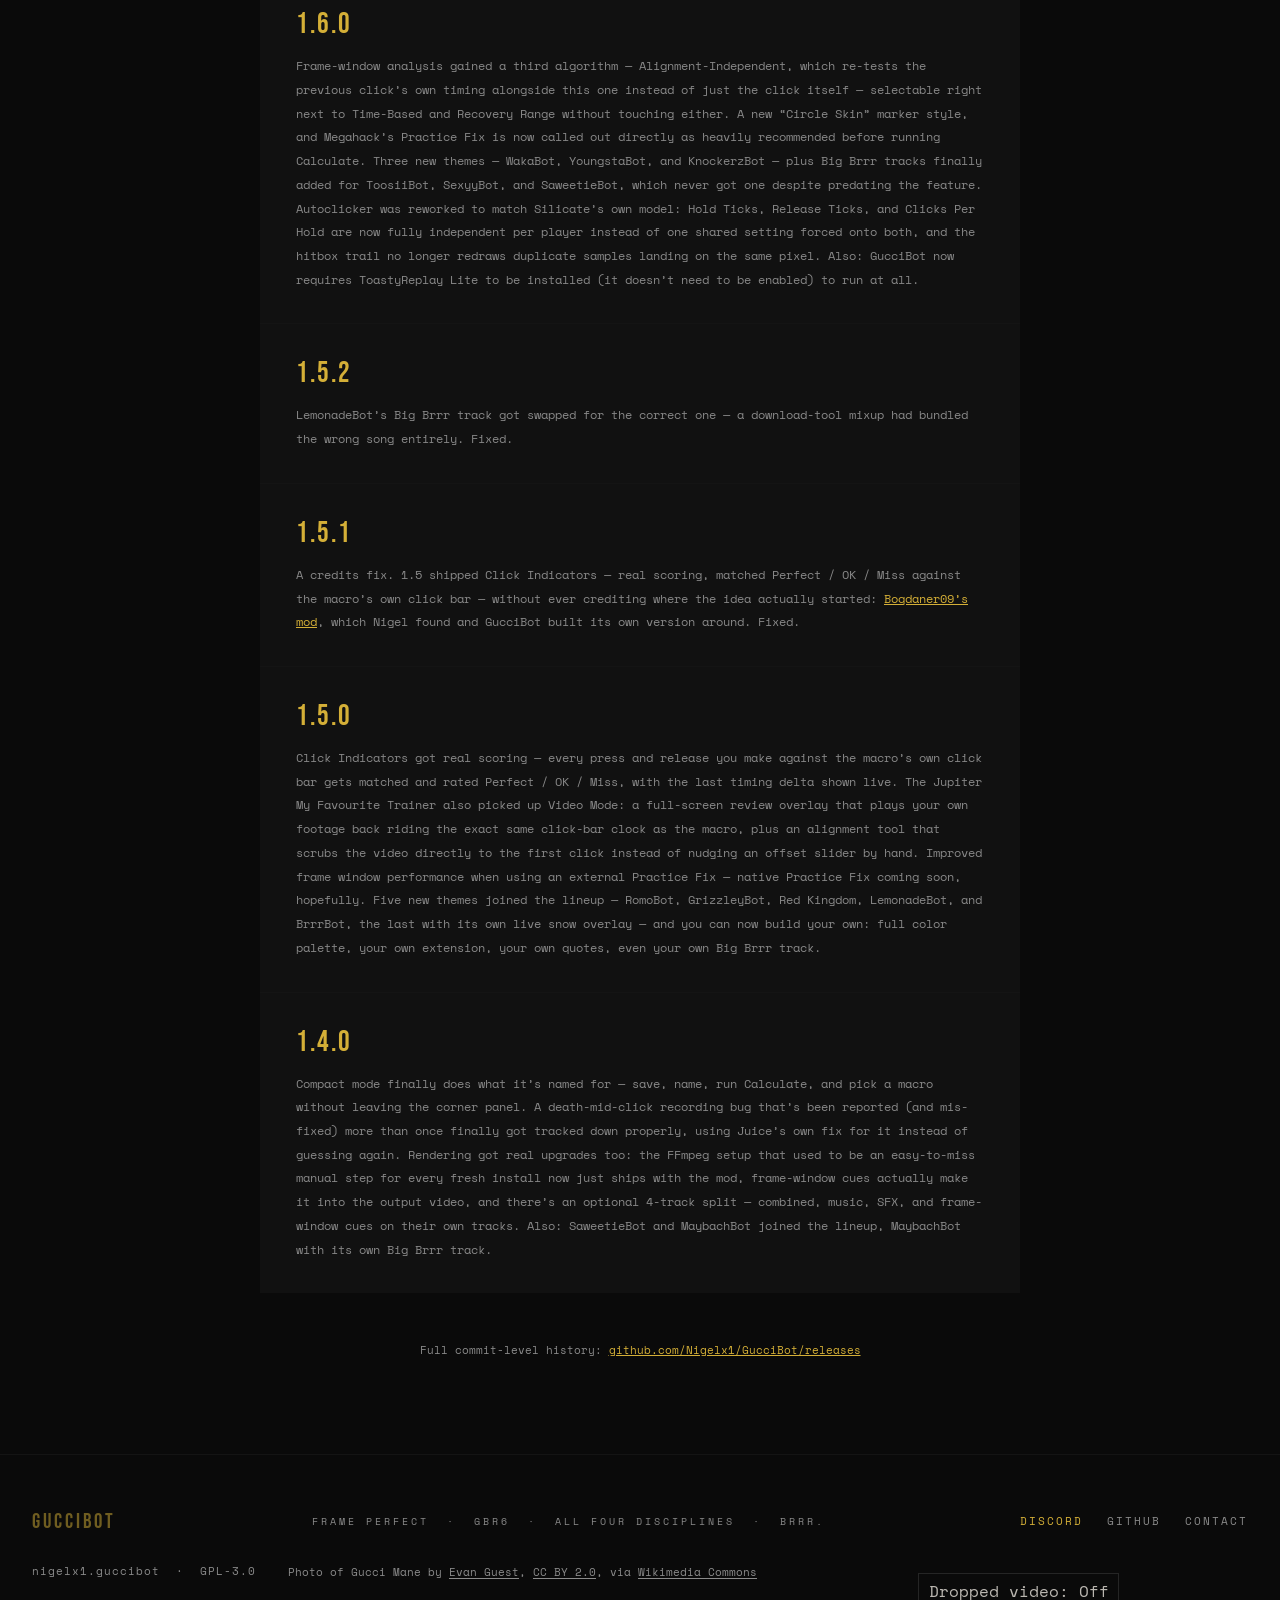
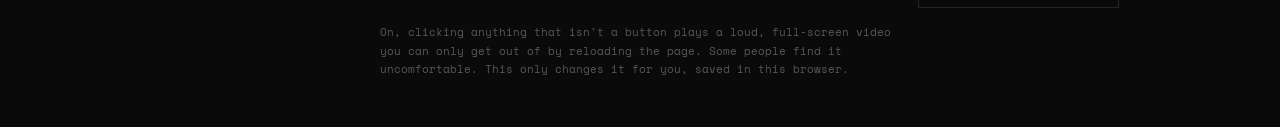
==== commit fb7ebac2: "Site: 2.0.1's final files (sizes and SHA-256s), and the iPhone practice stopgap in the changelog 2.0" ====
--- a/changelog/index.html
+++ b/changelog/index.html
@@ -122,7 +122,7 @@
     <div class="changelog-entry">
       <div class="changelog-version">2.0.1 <span class="current-tag">Current</span></div>
       <div class="changelog-body">
-        <strong style="color:var(--gold)">A small update to 2.0.</strong> Going to the editor with Edit and then quitting the next level no longer crashes on iPhone, iPad and Mac. The editor can&rsquo;t open frozen anymore when you press Edit during Calculate or with frame advance on. Calculate no longer stalls on Android and Mac, and importing a macro never replaces one you haven&rsquo;t saved. New: <strong>Center the menu</strong> in Settings, BIG BRRRR&rsquo;s <strong>Start at the drop</strong> and a start time for your own song, the AI engine saving its furthest run, and a line in Settings saying which GD and Geode your file is for. Calculate counts a sub-tick value between two bands in the band below, and Macro path&rsquo;s <strong>Only up to your best</strong> starts off. The GD 2.2091 file is built for Geode 6.0.0 and needs 6.0.0 or later. Juice left something on the Credits page. The full list is on <a href="https://github.com/Nigelx1/GucciBot/releases/tag/v2.0.1">the release page</a>.
+        <strong style="color:var(--gold)">A small update to 2.0.</strong> Going to the editor with Edit and then quitting the next level no longer crashes on iPhone, iPad and Mac. The editor can&rsquo;t open frozen anymore when you press Edit during Calculate or with frame advance on. Calculate no longer stalls on Android and Mac, and importing a macro never replaces one you haven&rsquo;t saved. Practice mode on iPhone keeps your checkpoints now, as a stopgap that isn&rsquo;t exact yet (the release notes say where). New: <strong>Center the menu</strong> in Settings, BIG BRRRR&rsquo;s <strong>Start at the drop</strong> and a start time for your own song, the AI engine saving its furthest run, and a line in Settings saying which GD and Geode your file is for. Calculate counts a sub-tick value between two bands in the band below, and Macro path&rsquo;s <strong>Only up to your best</strong> starts off. The GD 2.2091 file is built for Geode 6.0.0 and needs 6.0.0 or later. Juice left something on the Credits page. The full list is on <a href="https://github.com/Nigelx1/GucciBot/releases/tag/v2.0.1">the release page</a>.
       </div>
     </div>
 
